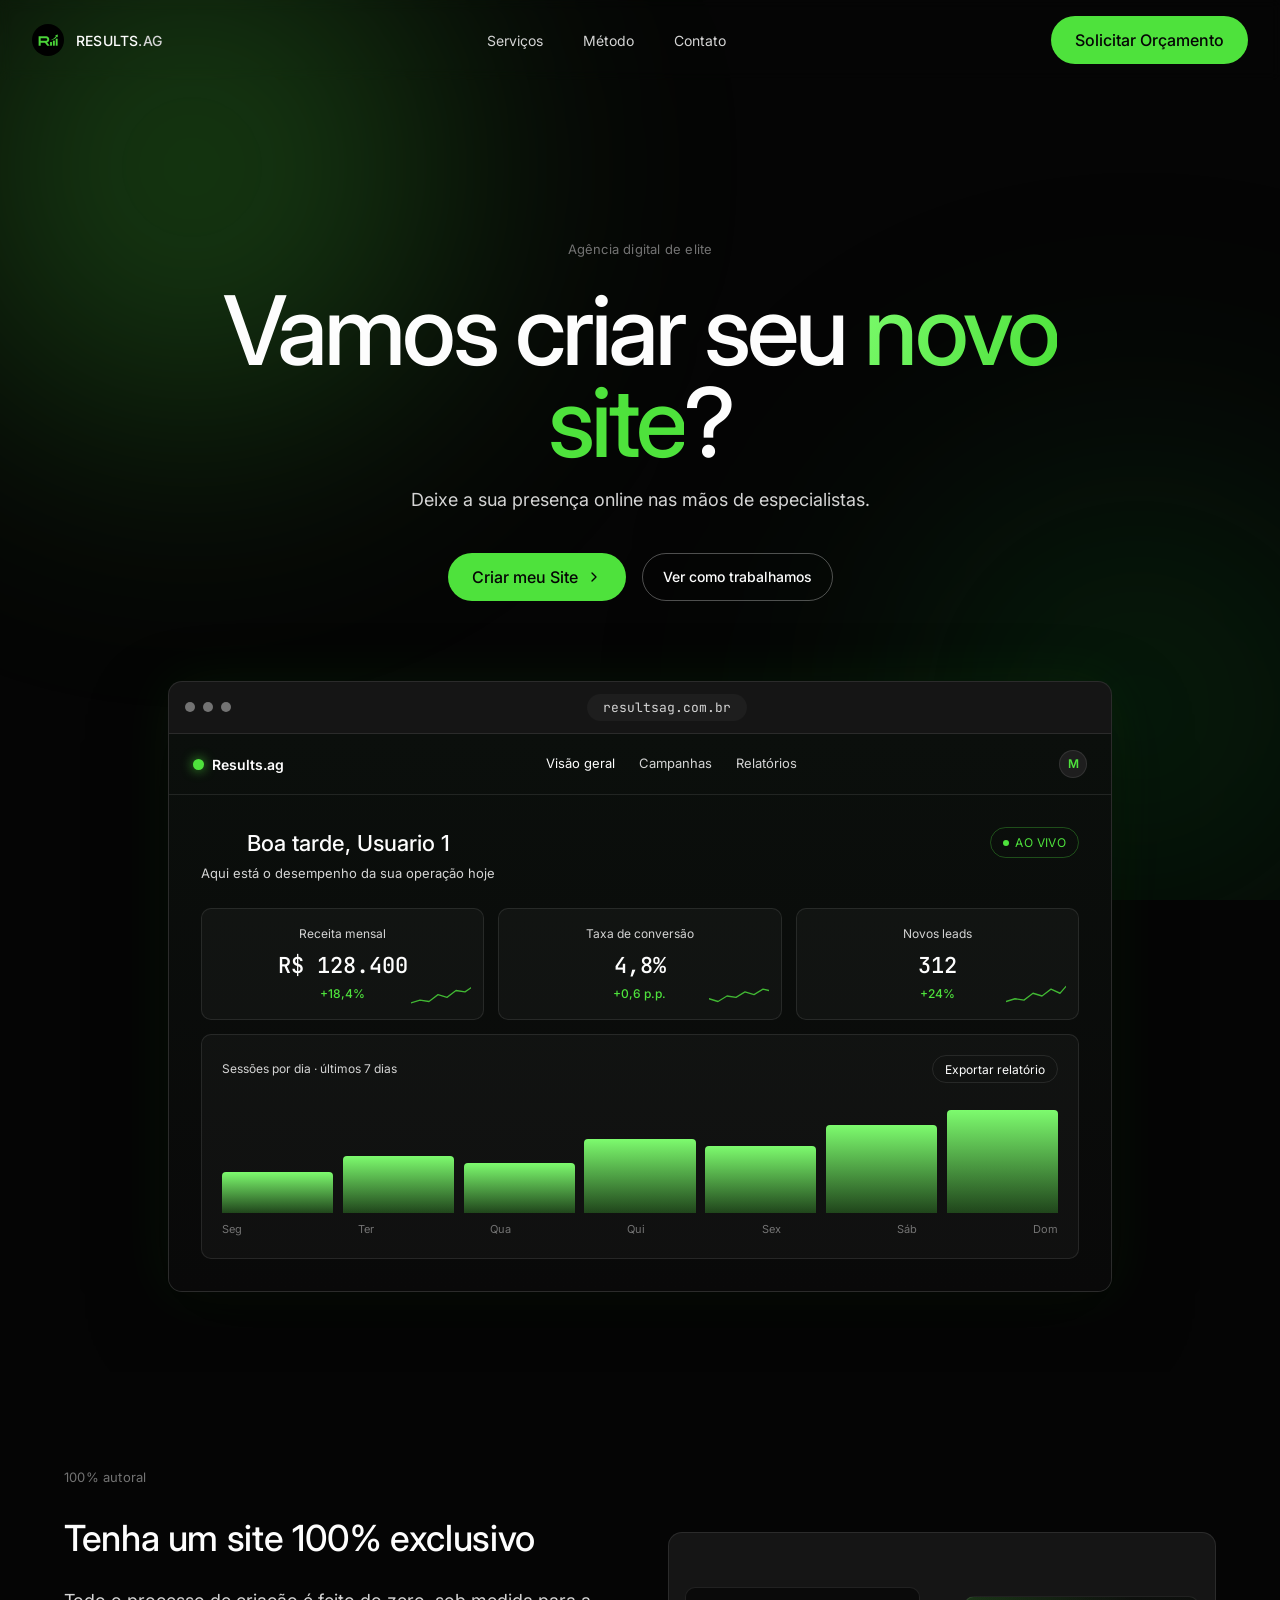
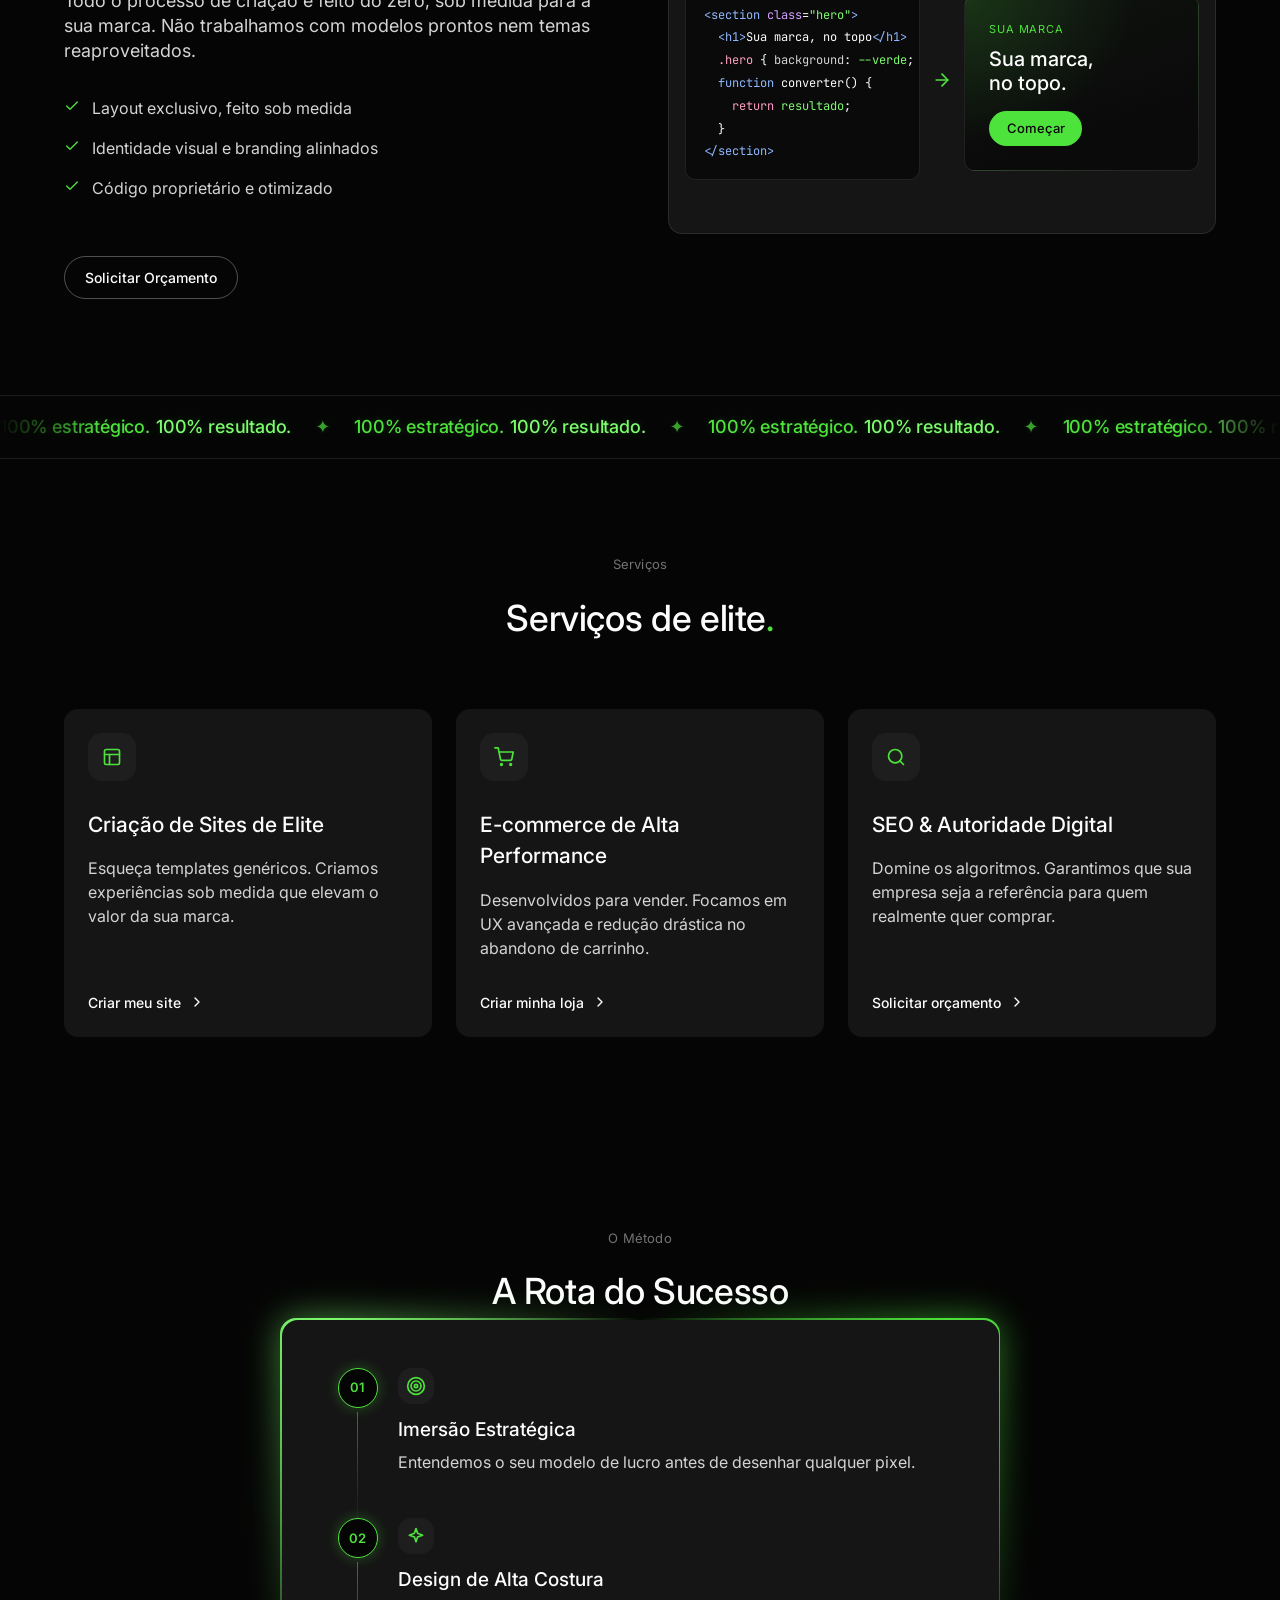
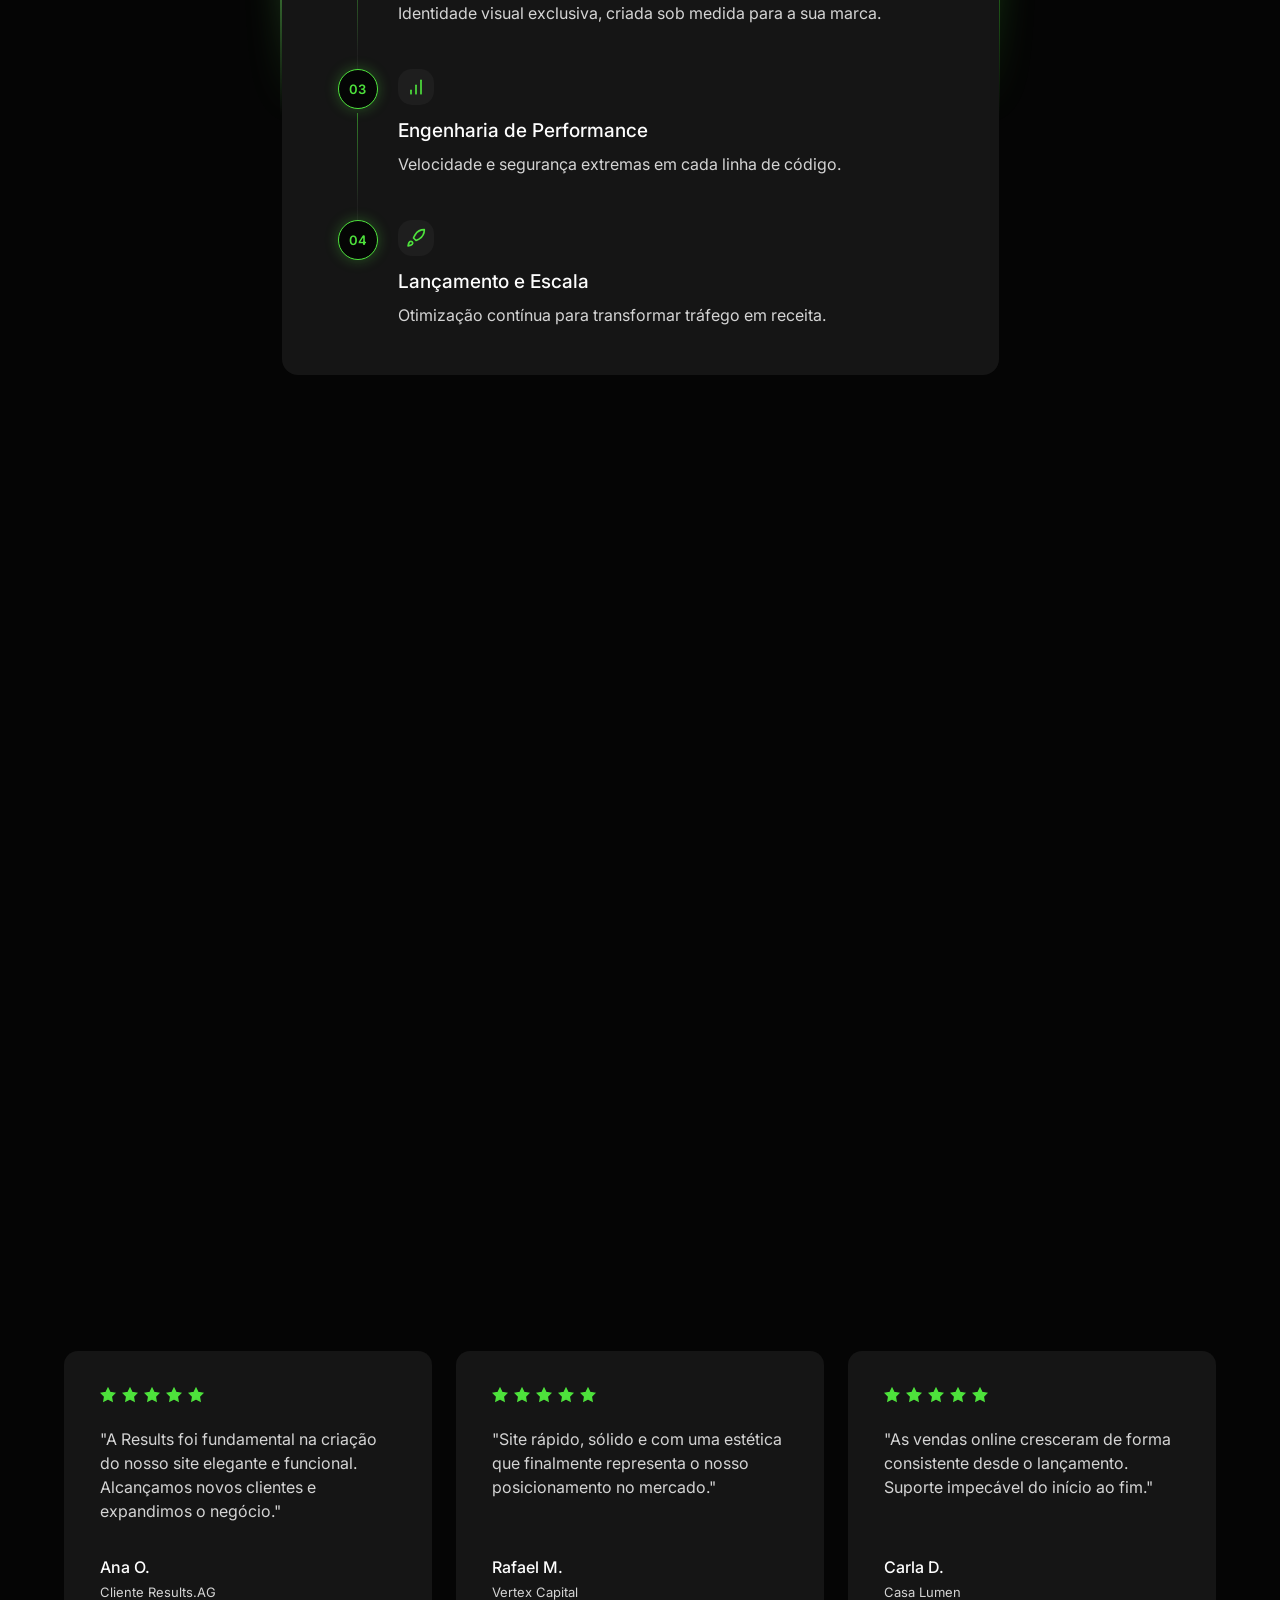
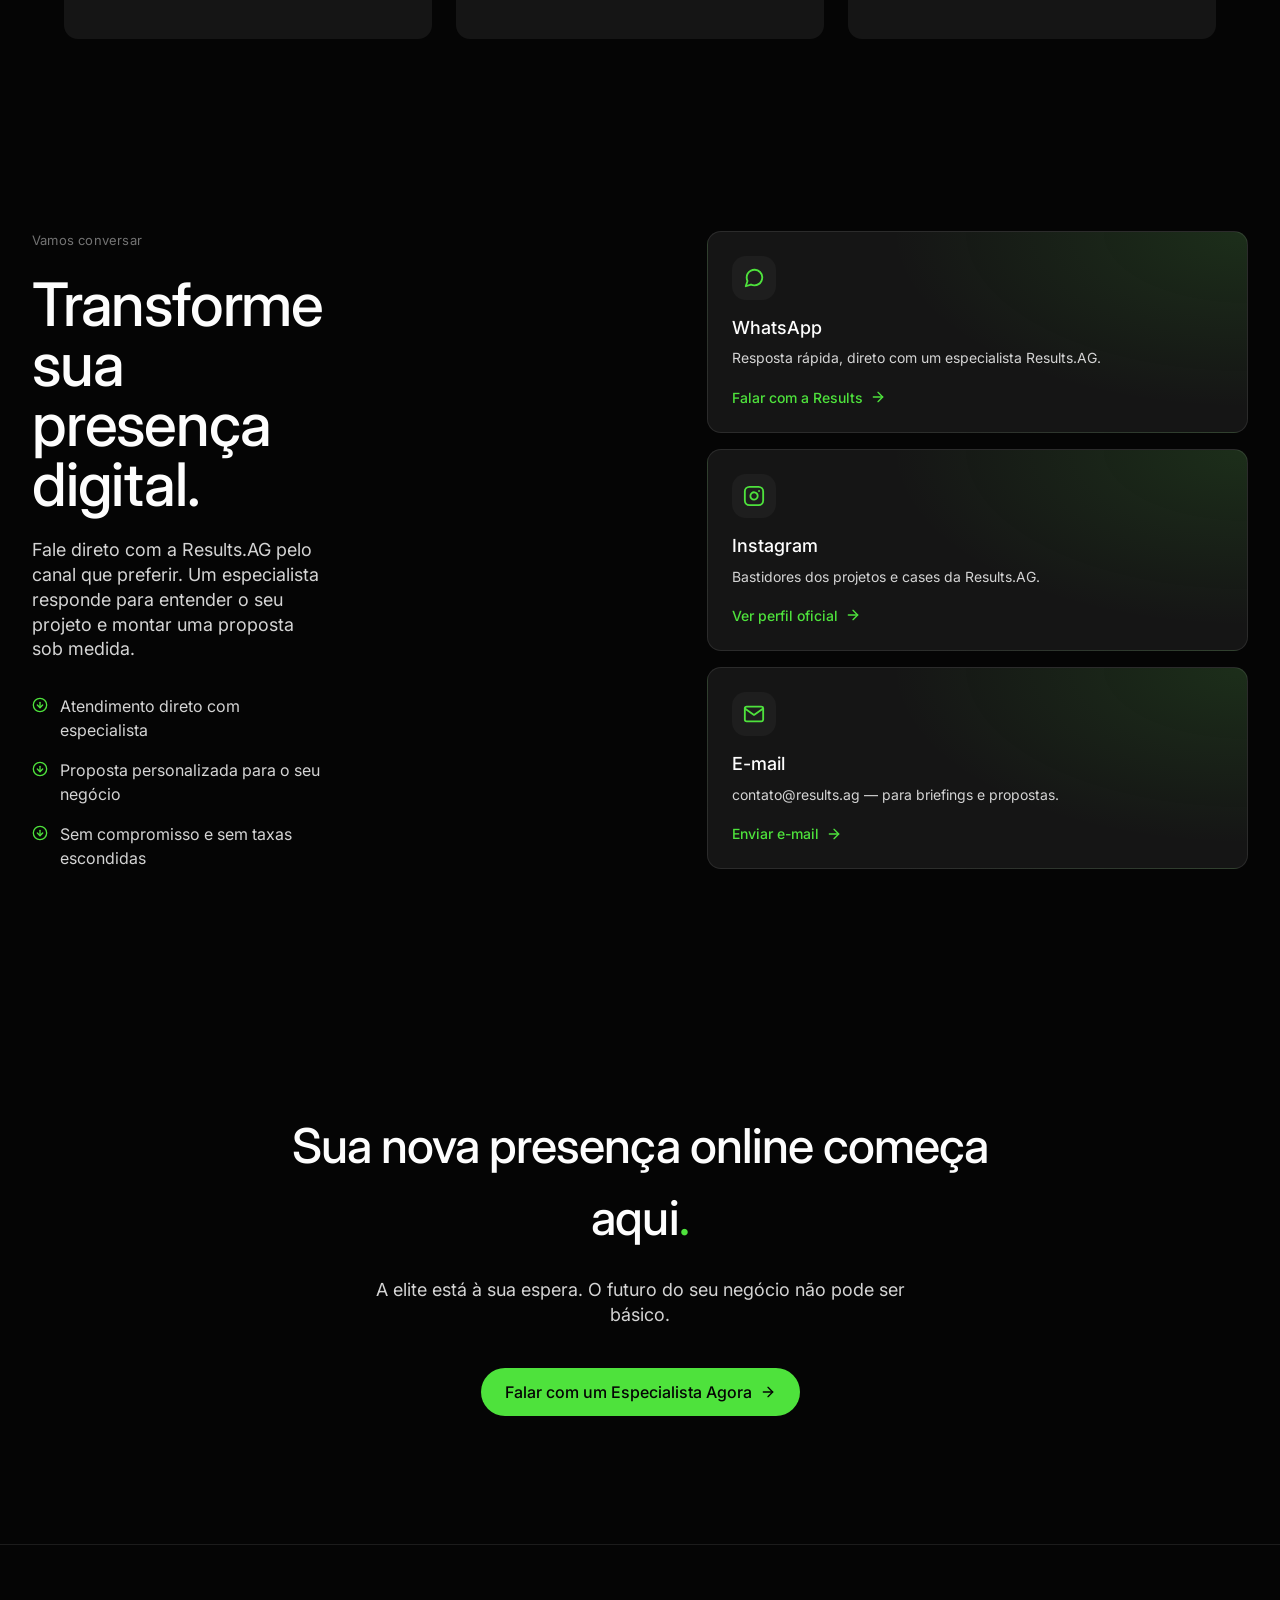
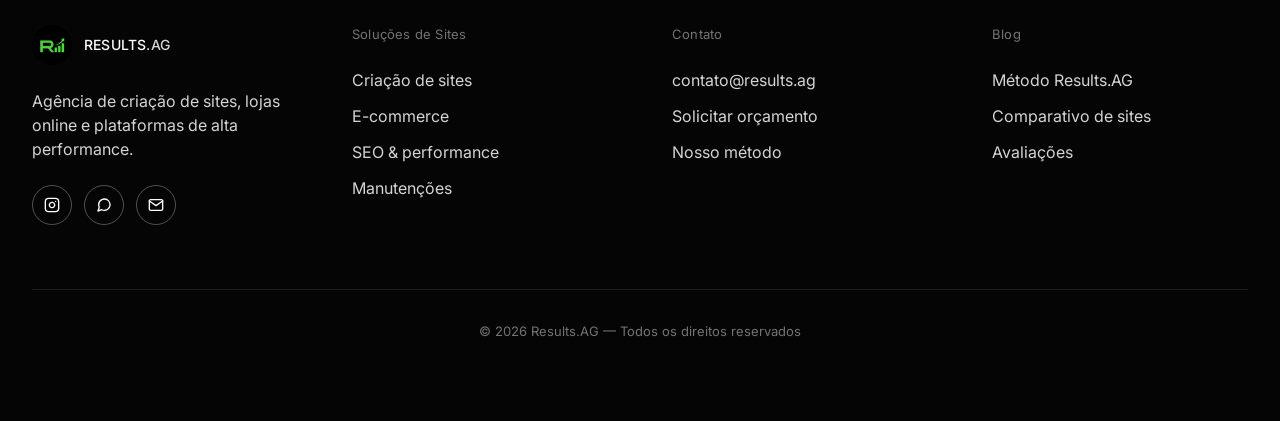
==== index.html @ 44dc3daa "site atualizado" ====
<!doctype html>
<html lang="pt-BR">
<head>
<meta charset="UTF-8" />
<meta name="viewport" content="width=device-width, initial-scale=1.0" />
<title>RESULTS.AG — Agência digital de elite e sites de alta performance</title>
<meta name="description" content="Criação de sites de elite, e-commerce de alta performance e SEO estratégico. Engenharia de performance e design autoral para marcas que não aceitam o comum." />
<meta property="og:title" content="RESULTS.AG — Agência digital de elite" />
<meta property="og:description" content="Transformamos presença digital em ativos de alto rendimento." />
<meta property="og:type" content="website" />
<meta name="twitter:card" content="summary_large_image" />
<link rel="icon" href="assets/favicon.png" type="image/png" />
<link rel="stylesheet" href="styles.css" />
</head>
<body>

<!-- ambient living background: transição contínua verde/preto -->
<div class="ambient-bg" aria-hidden="true">
  <div class="ambient-blob green"></div>
  <div class="ambient-blob dark"></div>
</div>

<!-- ============ NAV ============ -->
<header class="site-header">
  <div class="container-wide nav-row">
    <a href="#top" class="brand">
      <img src="assets/favicon.png" alt="Results.AG" class="logo-mark" />
      <span class="wordmark">RESULTS<span>.AG</span></span>
    </a>

    <nav class="nav-links">
      <a href="#servicos">Serviços</a>
      <a href="#metodo">Método</a>
      <a href="#contato">Contato</a>
    </nav>

    <div class="nav-actions">
      <a href="#contato" class="btn-cta nav-cta">Solicitar Orçamento</a>
      <button type="button" class="nav-toggle" id="navToggle" aria-label="Abrir menu">
        <svg id="iconMenu" width="16" height="16" viewBox="0 0 24 24" fill="none" stroke="currentColor" stroke-width="2" stroke-linecap="round" stroke-linejoin="round"><line x1="4" y1="12" x2="20" y2="12"/><line x1="4" y1="6" x2="20" y2="6"/><line x1="4" y1="18" x2="20" y2="18"/></svg>
        <svg id="iconClose" width="16" height="16" viewBox="0 0 24 24" fill="none" stroke="currentColor" stroke-width="2" stroke-linecap="round" stroke-linejoin="round" style="display:none"><line x1="18" y1="6" x2="6" y2="18"/><line x1="6" y1="6" x2="18" y2="18"/></svg>
      </button>
    </div>
  </div>

  <nav class="nav-mobile" id="navMobile">
    <a href="#servicos">Serviços</a>
    <a href="#metodo">Método</a>
    <a href="#contato">Contato</a>
    <a href="#contato" class="btn-outline-green">Solicitar Orçamento</a>
  </nav>
</header>

<main>

  <!-- ============ HERO ============ -->
  <section id="top" class="hero">
    <div class="hero-inner reveal">
      <p class="text-eyebrow">Agência digital de elite</p>
      <h1>Vamos criar seu <span class="accent">novo site</span>?</h1>
      <p class="hero-sub">Deixe a sua presença online nas mãos de especialistas.</p>
      <div class="hero-ctas">
        <a href="#contato" class="btn-cta">
          Criar meu Site
          <svg width="16" height="16" viewBox="0 0 24 24" fill="none" stroke="currentColor" stroke-width="2" stroke-linecap="round" stroke-linejoin="round"><polyline points="9 18 15 12 9 6"/></svg>
        </a>
        <a href="#metodo" class="btn-ghost">Ver como trabalhamos</a>
      </div>

      <!-- ===== "Site dentro do site": demonstração viva de um projeto real da Results.AG ===== -->
      <div class="hero-browser">
        <div class="browser-bar">
          <span class="browser-dot"></span>
          <span class="browser-dot"></span>
          <span class="browser-dot"></span>
          <span class="browser-url">resultsag.com.br</span>
        </div>

        <div class="demo-app" aria-label="Demonstração interativa: painel Results.ag, projeto criado pela Results">
          <div class="demo-app-header">
            <div class="demo-brand">
              <span class="demo-dot-mark"></span>
              <span>Results.ag</span>
            </div>
            <nav class="demo-nav">
              <a href="#" class="is-active" tabindex="-1">Visão geral</a>
              <a href="#" tabindex="-1">Campanhas</a>
              <a href="#" tabindex="-1">Relatórios</a>
            </nav>
            <div class="demo-avatar" aria-hidden="true">M</div>
          </div>

          <div class="demo-app-body">
            <div class="demo-toprow">
              <div>
                <p class="demo-greeting">Boa tarde, Usuario 1</p>
                <p class="demo-subgreeting">Aqui está o desempenho da sua operação hoje</p>
              </div>
              <span class="demo-live"><i></i> ao vivo</span>
            </div>

            <div class="demo-stats">
              <div class="demo-stat-card reveal">
                <p class="demo-stat-label">Receita mensal</p>
                <p class="demo-stat-value" data-count-to="128400" data-format="brl">R$ 0</p>
                <p class="demo-stat-delta up">+18,4%</p>
                <svg class="demo-spark" viewBox="0 0 100 32" preserveAspectRatio="none"><polyline points="0,26 15,22 30,24 45,14 60,18 75,8 90,10 100,4"/></svg>
              </div>
              <div class="demo-stat-card reveal">
                <p class="demo-stat-label">Taxa de conversão</p>
                <p class="demo-stat-value" data-count-to="4.8" data-format="pct">0%</p>
                <p class="demo-stat-delta up">+0,6 p.p.</p>
                <svg class="demo-spark" viewBox="0 0 100 32" preserveAspectRatio="none"><polyline points="0,20 15,24 30,16 45,18 60,10 75,14 90,6 100,8"/></svg>
              </div>
              <div class="demo-stat-card reveal">
                <p class="demo-stat-label">Novos leads</p>
                <p class="demo-stat-value" data-count-to="312" data-format="int">0</p>
                <p class="demo-stat-delta up">+24%</p>
                <svg class="demo-spark" viewBox="0 0 100 32" preserveAspectRatio="none"><polyline points="0,24 15,20 30,22 45,12 60,16 75,6 90,12 100,2"/></svg>
              </div>
            </div>

            <div class="demo-chart-card reveal">
              <div class="demo-chart-head">
                <p>Sessões por dia · últimos 7 dias</p>
                <button type="button" class="demo-export" tabindex="-1">Exportar relatório</button>
              </div>
              <div class="demo-bars" aria-hidden="true">
                <span style="--h:38%"></span>
                <span style="--h:52%"></span>
                <span style="--h:46%"></span>
                <span style="--h:68%"></span>
                <span style="--h:61%"></span>
                <span style="--h:80%"></span>
                <span style="--h:94%"></span>
              </div>
              <div class="demo-bars-labels">
                <span>Seg</span><span>Ter</span><span>Qua</span><span>Qui</span><span>Sex</span><span>Sáb</span><span>Dom</span>
              </div>
            </div>
          </div>
        </div>
      </div>
    </div>
  </section>

  <!-- Seção de provas/estatísticas removida a pedido do cliente -->

  <!-- ============ EXCLUSIVO ============ -->
  <section class="section-pad border-t hairline">
    <div class="container feature-grid">
      <div class="reveal">
        <p class="text-eyebrow">100% autoral</p>
        <h2>Tenha um site <span class="accent">100% exclusivo</span></h2>
        <p class="lede">Todo o processo de criação é feito do zero, sob medida para a sua marca. Não trabalhamos com modelos prontos nem temas reaproveitados.</p>
        <ul class="check-list">
          <li>
            <svg width="16" height="16" viewBox="0 0 24 24" fill="none" stroke="currentColor" stroke-width="2" stroke-linecap="round" stroke-linejoin="round"><polyline points="20 6 9 17 4 12"/></svg>
            Layout exclusivo, feito sob medida
          </li>
          <li>
            <svg width="16" height="16" viewBox="0 0 24 24" fill="none" stroke="currentColor" stroke-width="2" stroke-linecap="round" stroke-linejoin="round"><polyline points="20 6 9 17 4 12"/></svg>
            Identidade visual e branding alinhados
          </li>
          <li>
            <svg width="16" height="16" viewBox="0 0 24 24" fill="none" stroke="currentColor" stroke-width="2" stroke-linecap="round" stroke-linejoin="round"><polyline points="20 6 9 17 4 12"/></svg>
            Código proprietário e otimizado
          </li>
        </ul>
        <a href="#contato" class="btn-outline-green" style="margin-top:2.5rem;">Solicitar Orçamento</a>
      </div>

      <div class="reveal">
        <div class="feature-card">
          <div class="code-preview-panel" aria-hidden="true">
            <div class="code-preview-code">
              <p><span class="tk-tag">&lt;section</span> <span class="tk-attr">class</span>=<span class="tk-str">"hero"</span><span class="tk-tag">&gt;</span></p>
              <p>&nbsp;&nbsp;<span class="tk-tag">&lt;h1&gt;</span><span class="tk-plain">Sua marca, no topo</span><span class="tk-tag">&lt;/h1&gt;</span></p>
              <p>&nbsp;&nbsp;<span class="tk-key">.hero</span> { <span class="tk-prop">background</span>: <span class="tk-val">--verde</span>; }</p>
              <p>&nbsp;&nbsp;<span class="tk-fn">function</span> <span class="tk-plain">converter</span>() {</p>
              <p>&nbsp;&nbsp;&nbsp;&nbsp;<span class="tk-key">return</span> <span class="tk-val">resultado</span>;</p>
              <p>&nbsp;&nbsp;}</p>
              <p><span class="tk-tag">&lt;/section&gt;</span></p>
            </div>
            <div class="code-preview-arrow">
              <svg width="20" height="20" viewBox="0 0 24 24" fill="none" stroke="currentColor" stroke-width="2" stroke-linecap="round" stroke-linejoin="round"><line x1="5" y1="12" x2="19" y2="12"/><polyline points="12 5 19 12 12 19"/></svg>
            </div>
            <div class="code-preview-render">
              <span class="cp-eyebrow">sua marca</span>
              <span class="cp-title">Sua marca,<br/>no topo.</span>
              <span class="cp-btn">Começar</span>
            </div>
          </div>
        </div>
      </div>
    </div>
  </section>

  <!-- ============ FAIXA DE POSICIONAMENTO ============ -->
  <section class="statement-band">
    <div class="statement-track-wrap">
      <div class="statement-track">
        <span>100% estratégico.<em>100% resultado.</em></span>
        <span class="statement-sep" aria-hidden="true">✦</span>
        <span>100% estratégico.<em>100% resultado.</em></span>
        <span class="statement-sep" aria-hidden="true">✦</span>
        <span>100% estratégico.<em>100% resultado.</em></span>
        <span class="statement-sep" aria-hidden="true">✦</span>
        <span>100% estratégico.<em>100% resultado.</em></span>
        <span class="statement-sep" aria-hidden="true">✦</span>
      </div>
    </div>
  </section>
  <!-- Carrossel antigo removido a pedido do cliente -->

  <!-- ============ SERVIÇOS ============ -->
  <section id="servicos" class="section-pad border-y hairline">
    <div class="container" style="position:relative;">
      <div class="section-head reveal">
        <p class="text-eyebrow">Serviços</p>
        <h2>Serviços de elite<span class="accent">.</span></h2>
      </div>

      <div class="servicos-grid">
        <article class="card card-elite reveal">
          <span class="icon-badge">
            <svg width="20" height="20" viewBox="0 0 24 24" fill="none" stroke="currentColor" stroke-width="2" stroke-linecap="round" stroke-linejoin="round"><rect x="3" y="3" width="18" height="18" rx="2"/><line x1="3" y1="9" x2="21" y2="9"/><line x1="9" y1="21" x2="9" y2="9"/></svg>
          </span>
          <h3>Criação de Sites de Elite</h3>
          <p>Esqueça templates genéricos. Criamos experiências sob medida que elevam o valor da sua marca.</p>
          <a href="#contato" class="card-link">
            Criar meu site
            <svg width="16" height="16" viewBox="0 0 24 24" fill="none" stroke="currentColor" stroke-width="2" stroke-linecap="round" stroke-linejoin="round"><polyline points="9 18 15 12 9 6"/></svg>
          </a>
        </article>

        <article class="card card-elite reveal">
          <span class="icon-badge">
            <svg width="20" height="20" viewBox="0 0 24 24" fill="none" stroke="currentColor" stroke-width="2" stroke-linecap="round" stroke-linejoin="round"><circle cx="9" cy="21" r="1"/><circle cx="20" cy="21" r="1"/><path d="M1 1h4l2.68 13.39a2 2 0 0 0 2 1.61h9.72a2 2 0 0 0 2-1.61L23 6H6"/></svg>
          </span>
          <h3>E-commerce de Alta Performance</h3>
          <p>Desenvolvidos para vender. Focamos em UX avançada e redução drástica no abandono de carrinho.</p>
          <a href="#contato" class="card-link">
            Criar minha loja
            <svg width="16" height="16" viewBox="0 0 24 24" fill="none" stroke="currentColor" stroke-width="2" stroke-linecap="round" stroke-linejoin="round"><polyline points="9 18 15 12 9 6"/></svg>
          </a>
        </article>

        <article class="card card-elite reveal">
          <span class="icon-badge">
            <svg width="20" height="20" viewBox="0 0 24 24" fill="none" stroke="currentColor" stroke-width="2" stroke-linecap="round" stroke-linejoin="round"><circle cx="11" cy="11" r="8"/><line x1="21" y1="21" x2="16.65" y2="16.65"/></svg>
          </span>
          <h3>SEO & Autoridade Digital</h3>
          <p>Domine os algoritmos. Garantimos que sua empresa seja a referência para quem realmente quer comprar.</p>
          <a href="#contato" class="card-link">
            Solicitar orçamento
            <svg width="16" height="16" viewBox="0 0 24 24" fill="none" stroke="currentColor" stroke-width="2" stroke-linecap="round" stroke-linejoin="round"><polyline points="9 18 15 12 9 6"/></svg>
          </a>
        </article>
      </div>
    </div>
  </section>

  <!-- ============ MÉTODO ============ -->
  <section id="metodo" class="section-pad">
    <div class="container">
      <div class="section-head reveal">
        <p class="text-eyebrow">O Método</p>
        <h2>A Rota do Sucesso</h2>
      </div>

      <div class="metodo-box-wrap reveal">
        <div class="metodo-box-glow" aria-hidden="true"></div>
        <div class="metodo-box">
          <ol class="metodo-route">
            <li class="metodo-route-item">
              <div class="metodo-route-marker">
                <span class="metodo-n">01</span>
              </div>
              <div class="metodo-route-content">
                <div class="metodo-route-icon">
                  <svg width="20" height="20" viewBox="0 0 24 24" fill="none" stroke="currentColor" stroke-width="2" stroke-linecap="round" stroke-linejoin="round"><circle cx="12" cy="12" r="10"/><circle cx="12" cy="12" r="6"/><circle cx="12" cy="12" r="2"/></svg>
                </div>
                <h3>Imersão Estratégica</h3>
                <p>Entendemos o seu modelo de lucro antes de desenhar qualquer pixel.</p>
              </div>
            </li>

            <li class="metodo-route-item">
              <div class="metodo-route-marker">
                <span class="metodo-n">02</span>
              </div>
              <div class="metodo-route-content">
                <div class="metodo-route-icon">
                  <svg width="20" height="20" viewBox="0 0 24 24" fill="none" stroke="currentColor" stroke-width="2" stroke-linecap="round" stroke-linejoin="round"><path d="M12 3l1.9 5.8L20 11l-6.1 2.2L12 19l-1.9-5.8L4 11l6.1-2.2L12 3z"/></svg>
                </div>
                <h3>Design de Alta Costura</h3>
                <p>Identidade visual exclusiva, criada sob medida para a sua marca.</p>
              </div>
            </li>

            <li class="metodo-route-item">
              <div class="metodo-route-marker">
                <span class="metodo-n">03</span>
              </div>
              <div class="metodo-route-content">
                <div class="metodo-route-icon">
                  <svg width="20" height="20" viewBox="0 0 24 24" fill="none" stroke="currentColor" stroke-width="2" stroke-linecap="round" stroke-linejoin="round"><path d="M12 20V10"/><path d="M18 20V4"/><path d="M6 20v-4"/></svg>
                </div>
                <h3>Engenharia de Performance</h3>
                <p>Velocidade e segurança extremas em cada linha de código.</p>
              </div>
            </li>

            <li class="metodo-route-item">
              <div class="metodo-route-marker">
                <span class="metodo-n">04</span>
              </div>
              <div class="metodo-route-content">
                <div class="metodo-route-icon">
                  <svg width="20" height="20" viewBox="0 0 24 24" fill="none" stroke="currentColor" stroke-width="2" stroke-linecap="round" stroke-linejoin="round"><path d="M4.5 16.5c-1.5 1.26-2 5-2 5s3.74-.5 5-2c.71-.84.7-2.13-.09-2.91a2.18 2.18 0 0 0-2.91-.09z"/><path d="M12 15l-3-3a22 22 0 0 1 2-3.95A12.88 12.88 0 0 1 22 2c0 2.72-.78 7.5-6 11a22.35 22.35 0 0 1-4 2z"/></svg>
                </div>
                <h3>Lançamento e Escala</h3>
                <p>Otimização contínua para transformar tráfego em receita.</p>
              </div>
            </li>
          </ol>
        </div>
      </div>
    </div>
  </section>

  <!-- ============ COMPARATIVO ============ -->
  <section class="section-pad border-t hairline">
    <div class="container">
      <div class="section-head reveal">
        <p class="text-eyebrow">Comparativo</p>
        <h2>Conheça as <span class="accent">diferenças</span> entre sites</h2>
      </div>

      <div class="comparativo-grid">
        <div class="compare-card reveal">
          <p class="text-eyebrow">Site com modelo pré-definido</p>
          <ul>
            <li><svg width="16" height="16" viewBox="0 0 24 24" fill="none" stroke="currentColor" stroke-width="2" stroke-linecap="round" stroke-linejoin="round"><line x1="5" y1="12" x2="19" y2="12"/></svg>Visual limitado por template</li>
            <li><svg width="16" height="16" viewBox="0 0 24 24" fill="none" stroke="currentColor" stroke-width="2" stroke-linecap="round" stroke-linejoin="round"><line x1="5" y1="12" x2="19" y2="12"/></svg>Investimento alto para captar clientes</li>
            <li><svg width="16" height="16" viewBox="0 0 24 24" fill="none" stroke="currentColor" stroke-width="2" stroke-linecap="round" stroke-linejoin="round"><line x1="5" y1="12" x2="19" y2="12"/></svg>Experiência de navegação genérica</li>
            <li><svg width="16" height="16" viewBox="0 0 24 24" fill="none" stroke="currentColor" stroke-width="2" stroke-linecap="round" stroke-linejoin="round"><line x1="5" y1="12" x2="19" y2="12"/></svg>Nenhuma identidade visual própria</li>
          </ul>
        </div>
        <div class="compare-card good card-elite reveal">
          <p class="text-eyebrow accent">Site sob medida Results.AG</p>
          <ul>
            <li><svg width="16" height="16" viewBox="0 0 24 24" fill="none" stroke="currentColor" stroke-width="2" stroke-linecap="round" stroke-linejoin="round"><polyline points="20 6 9 17 4 12"/></svg>Design autoral 100% exclusivo</li>
            <li><svg width="16" height="16" viewBox="0 0 24 24" fill="none" stroke="currentColor" stroke-width="2" stroke-linecap="round" stroke-linejoin="round"><polyline points="20 6 9 17 4 12"/></svg>Estrutura pensada para converter</li>
            <li><svg width="16" height="16" viewBox="0 0 24 24" fill="none" stroke="currentColor" stroke-width="2" stroke-linecap="round" stroke-linejoin="round"><polyline points="20 6 9 17 4 12"/></svg>Navegação fluida e performance extrema</li>
            <li><svg width="16" height="16" viewBox="0 0 24 24" fill="none" stroke="currentColor" stroke-width="2" stroke-linecap="round" stroke-linejoin="round"><polyline points="20 6 9 17 4 12"/></svg>Identidade visual e branding completos</li>
          </ul>
        </div>
      </div>
    </div>
  </section>

  <!-- ============ DEPOIMENTOS ============ -->
  <section class="section-pad border-t hairline">
    <div class="container">
      <div class="section-head reveal">
        <p class="text-eyebrow">Avaliações</p>
        <h2>Clientes que alcançaram resultados</h2>
      </div>

      <div class="depoimentos-grid">
        <figure class="testimonial card-elite reveal">
          <div class="stars">
            <svg width="16" height="16" viewBox="0 0 24 24" fill="currentColor" stroke="currentColor" stroke-width="2"><polygon points="12 2 15.09 8.26 22 9.27 17 14.14 18.18 21.02 12 17.77 5.82 21.02 7 14.14 2 9.27 8.91 8.26 12 2"/></svg>
            <svg width="16" height="16" viewBox="0 0 24 24" fill="currentColor" stroke="currentColor" stroke-width="2"><polygon points="12 2 15.09 8.26 22 9.27 17 14.14 18.18 21.02 12 17.77 5.82 21.02 7 14.14 2 9.27 8.91 8.26 12 2"/></svg>
            <svg width="16" height="16" viewBox="0 0 24 24" fill="currentColor" stroke="currentColor" stroke-width="2"><polygon points="12 2 15.09 8.26 22 9.27 17 14.14 18.18 21.02 12 17.77 5.82 21.02 7 14.14 2 9.27 8.91 8.26 12 2"/></svg>
            <svg width="16" height="16" viewBox="0 0 24 24" fill="currentColor" stroke="currentColor" stroke-width="2"><polygon points="12 2 15.09 8.26 22 9.27 17 14.14 18.18 21.02 12 17.77 5.82 21.02 7 14.14 2 9.27 8.91 8.26 12 2"/></svg>
            <svg width="16" height="16" viewBox="0 0 24 24" fill="currentColor" stroke="currentColor" stroke-width="2"><polygon points="12 2 15.09 8.26 22 9.27 17 14.14 18.18 21.02 12 17.77 5.82 21.02 7 14.14 2 9.27 8.91 8.26 12 2"/></svg>
          </div>
          <blockquote>"A Results foi fundamental na criação do nosso site elegante e funcional. Alcançamos novos clientes e expandimos o negócio."</blockquote>
          <figcaption>
            <p class="name">Ana O.</p>
            <p class="role">Cliente Results.AG</p>
          </figcaption>
        </figure>

        <figure class="testimonial card-elite reveal">
          <div class="stars">
            <svg width="16" height="16" viewBox="0 0 24 24" fill="currentColor" stroke="currentColor" stroke-width="2"><polygon points="12 2 15.09 8.26 22 9.27 17 14.14 18.18 21.02 12 17.77 5.82 21.02 7 14.14 2 9.27 8.91 8.26 12 2"/></svg>
            <svg width="16" height="16" viewBox="0 0 24 24" fill="currentColor" stroke="currentColor" stroke-width="2"><polygon points="12 2 15.09 8.26 22 9.27 17 14.14 18.18 21.02 12 17.77 5.82 21.02 7 14.14 2 9.27 8.91 8.26 12 2"/></svg>
            <svg width="16" height="16" viewBox="0 0 24 24" fill="currentColor" stroke="currentColor" stroke-width="2"><polygon points="12 2 15.09 8.26 22 9.27 17 14.14 18.18 21.02 12 17.77 5.82 21.02 7 14.14 2 9.27 8.91 8.26 12 2"/></svg>
            <svg width="16" height="16" viewBox="0 0 24 24" fill="currentColor" stroke="currentColor" stroke-width="2"><polygon points="12 2 15.09 8.26 22 9.27 17 14.14 18.18 21.02 12 17.77 5.82 21.02 7 14.14 2 9.27 8.91 8.26 12 2"/></svg>
            <svg width="16" height="16" viewBox="0 0 24 24" fill="currentColor" stroke="currentColor" stroke-width="2"><polygon points="12 2 15.09 8.26 22 9.27 17 14.14 18.18 21.02 12 17.77 5.82 21.02 7 14.14 2 9.27 8.91 8.26 12 2"/></svg>
          </div>
          <blockquote>"Site rápido, sólido e com uma estética que finalmente representa o nosso posicionamento no mercado."</blockquote>
          <figcaption>
            <p class="name">Rafael M.</p>
            <p class="role">Vertex Capital</p>
          </figcaption>
        </figure>

        <figure class="testimonial card-elite reveal">
          <div class="stars">
            <svg width="16" height="16" viewBox="0 0 24 24" fill="currentColor" stroke="currentColor" stroke-width="2"><polygon points="12 2 15.09 8.26 22 9.27 17 14.14 18.18 21.02 12 17.77 5.82 21.02 7 14.14 2 9.27 8.91 8.26 12 2"/></svg>
            <svg width="16" height="16" viewBox="0 0 24 24" fill="currentColor" stroke="currentColor" stroke-width="2"><polygon points="12 2 15.09 8.26 22 9.27 17 14.14 18.18 21.02 12 17.77 5.82 21.02 7 14.14 2 9.27 8.91 8.26 12 2"/></svg>
            <svg width="16" height="16" viewBox="0 0 24 24" fill="currentColor" stroke="currentColor" stroke-width="2"><polygon points="12 2 15.09 8.26 22 9.27 17 14.14 18.18 21.02 12 17.77 5.82 21.02 7 14.14 2 9.27 8.91 8.26 12 2"/></svg>
            <svg width="16" height="16" viewBox="0 0 24 24" fill="currentColor" stroke="currentColor" stroke-width="2"><polygon points="12 2 15.09 8.26 22 9.27 17 14.14 18.18 21.02 12 17.77 5.82 21.02 7 14.14 2 9.27 8.91 8.26 12 2"/></svg>
            <svg width="16" height="16" viewBox="0 0 24 24" fill="currentColor" stroke="currentColor" stroke-width="2"><polygon points="12 2 15.09 8.26 22 9.27 17 14.14 18.18 21.02 12 17.77 5.82 21.02 7 14.14 2 9.27 8.91 8.26 12 2"/></svg>
          </div>
          <blockquote>"As vendas online cresceram de forma consistente desde o lançamento. Suporte impecável do início ao fim."</blockquote>
          <figcaption>
            <p class="name">Carla D.</p>
            <p class="role">Casa Lumen</p>
          </figcaption>
        </figure>
      </div>
    </div>
  </section>

  <!-- ============ CONTATO ============ -->
  <section id="contato" style="padding:6rem 0;">
    <div class="container-wide contato-grid">
      <div class="reveal">
        <p class="text-eyebrow">Vamos conversar</p>
        <h2>Transforme sua presença digital.</h2>
        <p class="lede">Fale direto com a Results.AG pelo canal que preferir. Um especialista responde para entender o seu projeto e montar uma proposta sob medida.</p>
        <ul class="check-list">
          <li>
            <svg width="16" height="16" viewBox="0 0 24 24" fill="none" stroke="currentColor" stroke-width="2" stroke-linecap="round" stroke-linejoin="round"><circle cx="12" cy="12" r="10"/><polyline points="16 12 12 16 8 12"/><line x1="12" y1="8" x2="12" y2="16"/></svg>
            Atendimento direto com especialista
          </li>
          <li>
            <svg width="16" height="16" viewBox="0 0 24 24" fill="none" stroke="currentColor" stroke-width="2" stroke-linecap="round" stroke-linejoin="round"><circle cx="12" cy="12" r="10"/><polyline points="16 12 12 16 8 12"/><line x1="12" y1="8" x2="12" y2="16"/></svg>
            Proposta personalizada para o seu negócio
          </li>
          <li>
            <svg width="16" height="16" viewBox="0 0 24 24" fill="none" stroke="currentColor" stroke-width="2" stroke-linecap="round" stroke-linejoin="round"><circle cx="12" cy="12" r="10"/><polyline points="16 12 12 16 8 12"/><line x1="12" y1="8" x2="12" y2="16"/></svg>
            Sem compromisso e sem taxas escondidas
          </li>
        </ul>
      </div>

      <div class="reveal contato-channels-col">
        <div class="contato-channels">
          <a class="channel-card" href="https://wa.me/5581999999999?text=Ol%C3%A1!%20Quero%20criar%20meu%20site%20com%20a%20Results.AG" target="_blank" rel="noopener">
            <span class="channel-icon">
              <svg width="22" height="22" viewBox="0 0 24 24" fill="none" stroke="currentColor" stroke-width="2" stroke-linecap="round" stroke-linejoin="round"><path d="M21 11.5a8.38 8.38 0 0 1-.9 3.8 8.5 8.5 0 0 1-7.6 4.7 8.38 8.38 0 0 1-3.8-.9L3 21l1.9-5.7a8.38 8.38 0 0 1-.9-3.8 8.5 8.5 0 0 1 4.7-7.6 8.38 8.38 0 0 1 3.8-.9h.5a8.48 8.48 0 0 1 8 8v.5z"/></svg>
            </span>
            <span class="channel-name">WhatsApp</span>
            <span class="channel-desc">Resposta rápida, direto com um especialista Results.AG.</span>
            <span class="channel-cta">Falar com a Results
              <svg width="16" height="16" viewBox="0 0 24 24" fill="none" stroke="currentColor" stroke-width="2" stroke-linecap="round" stroke-linejoin="round"><line x1="5" y1="12" x2="19" y2="12"/><polyline points="12 5 19 12 12 19"/></svg>
            </span>
          </a>

          <a class="channel-card" href="https://instagram.com/results.ag" target="_blank" rel="noopener">
            <span class="channel-icon">
              <svg width="22" height="22" viewBox="0 0 24 24" fill="none" stroke="currentColor" stroke-width="2" stroke-linecap="round" stroke-linejoin="round"><rect x="2" y="2" width="20" height="20" rx="5"/><path d="M16 11.37A4 4 0 1 1 12.63 8 4 4 0 0 1 16 11.37z"/><line x1="17.5" y1="6.5" x2="17.51" y2="6.5"/></svg>
            </span>
            <span class="channel-name">Instagram</span>
            <span class="channel-desc">Bastidores dos projetos e cases da Results.AG.</span>
            <span class="channel-cta">Ver perfil oficial
              <svg width="16" height="16" viewBox="0 0 24 24" fill="none" stroke="currentColor" stroke-width="2" stroke-linecap="round" stroke-linejoin="round"><line x1="5" y1="12" x2="19" y2="12"/><polyline points="12 5 19 12 12 19"/></svg>
            </span>
          </a>

          <a class="channel-card" href="mailto:contato@results.ag">
            <span class="channel-icon">
              <svg width="22" height="22" viewBox="0 0 24 24" fill="none" stroke="currentColor" stroke-width="2" stroke-linecap="round" stroke-linejoin="round"><path d="M22 6l-10 7L2 6"/><rect x="2" y="4" width="20" height="16" rx="2"/></svg>
            </span>
            <span class="channel-name">E-mail</span>
            <span class="channel-desc">contato@results.ag — para briefings e propostas.</span>
            <span class="channel-cta">Enviar e-mail
              <svg width="16" height="16" viewBox="0 0 24 24" fill="none" stroke="currentColor" stroke-width="2" stroke-linecap="round" stroke-linejoin="round"><line x1="5" y1="12" x2="19" y2="12"/><polyline points="12 5 19 12 12 19"/></svg>
            </span>
          </a>
        </div>
      </div>
    </div>
  </section>

  <!-- ============ CTA FINAL ============ -->
  <section class="cta-final">
    <div class="cta-final-inner reveal">
      <h2>Sua nova presença online começa aqui<span class="accent">.</span></h2>
      <p>A elite está à sua espera. O futuro do seu negócio não pode ser básico.</p>
      <a href="#contato" class="btn-cta">
        Falar com um Especialista Agora
        <svg width="16" height="16" viewBox="0 0 24 24" fill="none" stroke="currentColor" stroke-width="2" stroke-linecap="round" stroke-linejoin="round"><line x1="5" y1="12" x2="19" y2="12"/><polyline points="12 5 19 12 12 19"/></svg>
      </a>
    </div>
  </section>

</main>

<!-- ============ FOOTER ============ -->
<footer>
  <div class="container-wide">
    <div class="footer-grid">
      <div class="footer-brand">
        <div class="brand">
          <img src="assets/favicon.png" alt="Results.AG" class="logo-mark" />
          <span class="wordmark">RESULTS<span>.AG</span></span>
        </div>
        <p>Agência de criação de sites, lojas online e plataformas de alta performance.</p>
        <div class="footer-social">
          <a href="https://instagram.com/results.ag" target="_blank" rel="noopener" aria-label="Instagram">
            <svg width="16" height="16" viewBox="0 0 24 24" fill="none" stroke="currentColor" stroke-width="2" stroke-linecap="round" stroke-linejoin="round"><rect x="2" y="2" width="20" height="20" rx="5"/><path d="M16 11.37A4 4 0 1 1 12.63 8 4 4 0 0 1 16 11.37z"/><line x1="17.5" y1="6.5" x2="17.51" y2="6.5"/></svg>
          </a>
          <a href="https://wa.me/5581999999999" target="_blank" rel="noopener" aria-label="WhatsApp">
            <svg width="16" height="16" viewBox="0 0 24 24" fill="none" stroke="currentColor" stroke-width="2" stroke-linecap="round" stroke-linejoin="round"><path d="M21 11.5a8.38 8.38 0 0 1-.9 3.8 8.5 8.5 0 0 1-7.6 4.7 8.38 8.38 0 0 1-3.8-.9L3 21l1.9-5.7a8.38 8.38 0 0 1-.9-3.8 8.5 8.5 0 0 1 4.7-7.6 8.38 8.38 0 0 1 3.8-.9h.5a8.48 8.48 0 0 1 8 8v.5z"/></svg>
          </a>
          <a href="mailto:contato@results.ag" aria-label="E-mail">
            <svg width="16" height="16" viewBox="0 0 24 24" fill="none" stroke="currentColor" stroke-width="2" stroke-linecap="round" stroke-linejoin="round"><path d="M22 6l-10 7L2 6"/><rect x="2" y="4" width="20" height="16" rx="2"/></svg>
          </a>
        </div>
      </div>

      <nav class="footer-col">
        <p class="text-eyebrow">Soluções de Sites</p>
        <ul>
          <li><a href="#servicos">Criação de sites</a></li>
          <li><a href="#servicos">E-commerce</a></li>
          <li><a href="#servicos">SEO & performance</a></li>
          <li><a href="#servicos">Manutenções</a></li>
        </ul>
      </nav>

      <nav class="footer-col">
        <p class="text-eyebrow">Contato</p>
        <ul>
          <li><a href="mailto:contato@results.ag">contato@results.ag</a></li>
          <li><a href="#contato">Solicitar orçamento</a></li>
          <li><a href="#metodo">Nosso método</a></li>
        </ul>
      </nav>

      <nav class="footer-col">
        <p class="text-eyebrow">Blog</p>
        <ul>
          <li><a href="#metodo">Método Results.AG</a></li>
          <li><a href="#servicos">Comparativo de sites</a></li>
          <li><a href="#contato">Avaliações</a></li>
        </ul>
      </nav>
    </div>

    <p class="footer-bottom" id="footerYear">© 2026 Results.AG — Todos os direitos reservados</p>
  </div>
</footer>

<script src="script.js"></script>
</body>
</html>
---- styles.css ----
@import url('https://fonts.googleapis.com/css2?family=Inter:wght@400;500;600&family=JetBrains+Mono:wght@400;500&display=swap');

:root {
  /* ---- brand tokens ---- */
  --color-brand-green: #4ee23c;
  --color-brand-green-soft: #7dfb6e;
  --color-obsidian: #050505;
  --color-charcoal: #151515;
  --color-graphite: #1e1e1e;
  --color-paper: #fdfdfd;
  --color-silver: #e5e5e5;
  --color-pearl: #d4d4d4;
  --color-slate: #2f2f2f;
  --color-ash: #a3a3a3;
  --color-stone: #737373;

  --font-savee: 'Inter', ui-sans-serif, system-ui, -apple-system, "Segoe UI", Roboto, sans-serif;
  --font-mono: 'JetBrains Mono', ui-monospace, SFMono-Regular, Menlo, Consolas, monospace;

  --radius-xl: 14px;
  --radius-full: 9999px;

  --page-max-width: 1200px;
  --section-gap: 64px;
  --card-padding: 24px;
  --element-gap: 12px;

  /* legacy aliases used throughout this file */
  --background: var(--color-obsidian);
  --foreground: var(--color-paper);
  --card: var(--color-charcoal);
  --card-hover: var(--color-graphite);
  --primary: var(--color-brand-green);
  --primary-foreground: var(--color-obsidian);
  --secondary: var(--color-graphite);
  --muted-foreground: var(--color-pearl);
  --muted-foreground-60: var(--color-ash);
  --muted-foreground-70: var(--color-stone);
  --destructive: #ff5a5a;
  --border: var(--color-slate);
  --hairline: rgba(229, 229, 229, 0.1);
  --font-display: var(--font-savee);
  --font-body: var(--font-savee);
}

* {
  box-sizing: border-box;
  border-color: var(--border);
}

html {
  scroll-behavior: smooth;
}

body {
  position: relative;
  margin: 0;
  background-color: var(--background);
  color: var(--foreground);
  font-family: var(--font-body);
  -webkit-font-smoothing: antialiased;
  line-height: 1.5;
  overflow-x: hidden;
}

img {
  max-width: 100%;
  display: block;
}

a {
  color: inherit;
  text-decoration: none;
}

h1, h2, h3, h4 {
  font-family: var(--font-display);
  font-weight: 500;
  margin: 0;
}

p, ul {
  margin: 0;
}

ul {
  padding: 0;
  list-style: none;
}

button {
  font-family: inherit;
  cursor: pointer;
  border: none;
  background: none;
}

.container {
  max-width: var(--page-max-width);
  margin: 0 auto;
  padding: 0 1.5rem;
}

.container-wide {
  max-width: 1360px;
  margin: 0 auto;
  padding: 0 1.5rem;
}

@media (min-width: 1024px) {
  .container-wide { padding: 0 2rem; }
}

/* ---------- ambient living background (verde <-> preto) ---------- */

.ambient-bg {
  position: fixed;
  inset: 0;
  z-index: 0;
  overflow: hidden;
  pointer-events: none;
}
.ambient-blob {
  position: absolute;
  border-radius: 50%;
  filter: blur(110px);
  will-change: transform, opacity;
}
.ambient-blob.green {
  width: 62vw;
  height: 62vw;
  left: -16vw;
  top: -18vw;
  background: radial-gradient(circle, rgba(78, 226, 60, 0.32), rgba(78, 226, 60, 0) 70%);
  animation: driftGreen 28s ease-in-out infinite;
}
.ambient-blob.dark {
  width: 58vw;
  height: 58vw;
  right: -18vw;
  bottom: -14vw;
  background: radial-gradient(circle, rgba(10, 60, 20, 0.55), rgba(5, 5, 5, 0) 70%);
  animation: driftDark 34s ease-in-out infinite;
}
@keyframes driftGreen {
  0%, 100% { transform: translate(0, 0) scale(1); opacity: 0.55; }
  50% { transform: translate(6vw, 8vh) scale(1.18); opacity: 0.85; }
}
@keyframes driftDark {
  0%, 100% { transform: translate(0, 0) scale(1); opacity: 0.5; }
  50% { transform: translate(-5vw, -6vh) scale(1.12); opacity: 0.8; }
}

header, main, footer { position: relative; z-index: 1; }

/* ---------- shared utilities ---------- */

.text-eyebrow {
  font-size: 13px;
  letter-spacing: 0.015em;
  color: var(--muted-foreground-70);
}

.btn-cta {
  display: inline-flex;
  align-items: center;
  gap: 0.5rem;
  border-radius: var(--radius-full);
  padding: 12px 24px;
  font-size: 16px;
  font-weight: 500;
  color: var(--primary-foreground);
  background: var(--primary);
  box-shadow: 0 0 0 rgba(78, 226, 60, 0);
  transition: opacity 0.2s ease, box-shadow 0.3s ease, transform 0.2s ease;
}
.btn-cta:hover {
  opacity: 0.94;
  box-shadow: 0 0 28px rgba(78, 226, 60, 0.45);
  transform: translateY(-1px);
}

.btn-ghost {
  display: inline-flex;
  align-items: center;
  gap: 0.5rem;
  border-radius: var(--radius-full);
  border: 1px solid rgba(253, 253, 253, 0.3);
  padding: 10px 20px;
  font-size: 14px;
  font-weight: 500;
  color: var(--foreground);
  transition: border-color 0.2s ease, background-color 0.2s ease;
}
.btn-ghost:hover { border-color: var(--foreground); background: rgba(255,255,255,0.04); }

.btn-outline-green {
  display: inline-flex;
  align-items: center;
  gap: 0.5rem;
  border-radius: var(--radius-full);
  border: 1px solid rgba(253, 253, 253, 0.3);
  padding: 10px 20px;
  font-size: 14px;
  font-weight: 500;
  color: var(--foreground);
  background: transparent;
  transition: border-color 0.2s ease, box-shadow 0.3s ease;
}
.btn-outline-green:hover {
  border-color: var(--primary);
  box-shadow: 0 0 20px rgba(78, 226, 60, 0.3);
}

.hairline { border-color: var(--hairline); }
.border-y { border-top: none; border-bottom: none; }
.border-t { border-top: none; }

.card-elite {
  transition: background-color 0.3s ease, transform 0.3s ease, box-shadow 0.3s ease;
}
.card-elite:hover {
  background: var(--card-hover);
  transform: translateY(-4px);
  box-shadow: 0 16px 40px rgba(0, 0, 0, 0.35);
}

/* reveal-on-scroll */
.reveal {
  transition: transform 0.7s ease-out, opacity 0.7s ease-out;
  transform: translateY(24px);
  opacity: 0;
}
.reveal.is-shown {
  transform: translateY(0);
  opacity: 1;
}

/* ---------- nav ---------- */

.site-header {
  position: fixed;
  top: 0; left: 0; right: 0;
  z-index: 50;
  background: transparent;
  backdrop-filter: blur(6px);
}

.nav-row {
  height: 5rem;
  display: flex;
  align-items: center;
  justify-content: space-between;
}

.brand {
  display: flex;
  align-items: center;
  gap: 0.75rem;
  color: var(--foreground);
}

.logo-mark {
  height: 2rem;
  width: 2rem;
  border-radius: var(--radius-full);
  object-fit: cover;
}

.wordmark {
  font-family: var(--font-display);
  font-size: 14px;
  font-weight: 500;
  letter-spacing: 0.015em;
  color: var(--foreground);
}
.wordmark span { color: var(--muted-foreground); }

.nav-links {
  display: none;
  align-items: center;
  gap: 2.5rem;
}
.nav-links a {
  position: relative;
  font-size: 14px;
  font-weight: 400;
  color: var(--muted-foreground);
  transition: color 0.2s ease;
}
.nav-links a::after {
  content: "";
  position: absolute;
  left: 0; right: 100%;
  bottom: -6px;
  height: 1px;
  background: var(--primary);
  transition: right 0.25s ease;
}
.nav-links a:hover { color: var(--foreground); }
.nav-links a:hover::after { right: 0; }

.nav-actions {
  display: flex;
  align-items: center;
  gap: 0.75rem;
}

.nav-cta { display: none; }

.nav-toggle {
  display: flex;
  align-items: center;
  justify-content: center;
  height: 2.5rem;
  width: 2.5rem;
  border-radius: var(--radius-full);
  border: 1px solid rgba(253, 253, 253, 0.3);
  color: var(--foreground);
}

.nav-mobile {
  display: none;
  background: rgba(5, 5, 5, 0.92);
  backdrop-filter: blur(10px);
  border-top: 1px solid var(--hairline);
  padding: 0 1.5rem 1.5rem;
}
.nav-mobile.open { display: block; }
.nav-mobile a {
  display: block;
  border-bottom: 1px solid var(--hairline);
  padding: 1rem 0;
  font-size: 14px;
  color: var(--muted-foreground);
}
.nav-mobile .btn-outline-green {
  margin-top: 1.5rem;
  width: 100%;
  justify-content: center;
}

@media (min-width: 640px) {
  .nav-cta { display: inline-flex; }
}
@media (min-width: 1024px) {
  .nav-links { display: flex; }
  .nav-toggle { display: none; }
  .nav-mobile { display: none !important; }
}

/* ---------- hero ---------- */

.hero {
  position: relative;
  overflow: hidden;
  padding: 12rem 0 5rem;
}
@media (min-width: 1024px) {
  .hero { padding: 15rem 0 5rem; }
}

.hero-inner {
  position: relative;
  max-width: 62rem;
  margin: 0 auto;
  padding: 0 1.5rem;
  text-align: center;
}

.hero h1 {
  margin-top: 24px;
  font-size: 44px;
  line-height: 1;
  font-weight: 500;
  letter-spacing: -0.02em;
  color: var(--foreground);
}
.hero h1 .accent {
  background: linear-gradient(120deg, var(--color-brand-green-soft), var(--color-brand-green) 60%);
  -webkit-background-clip: text;
  background-clip: text;
  color: transparent;
}

@media (min-width: 640px) {
  .hero h1 { font-size: 72px; letter-spacing: -0.03em; }
}
@media (min-width: 1024px) {
  .hero h1 { font-size: 96px; line-height: 0.96; letter-spacing: -0.04em; }
}

.hero-sub {
  max-width: 34rem;
  margin: 20px auto 0;
  font-size: 16px;
  line-height: 1.5;
  color: var(--muted-foreground);
}
@media (min-width: 640px) { .hero-sub { font-size: 18px; line-height: 1.38; } }

.hero-ctas {
  margin-top: 40px;
  display: flex;
  flex-wrap: wrap;
  justify-content: center;
  gap: 1rem;
}

.hero-browser {
  margin: 80px auto 0;
  max-width: 60rem;
  overflow: hidden;
  border-radius: var(--radius-xl);
  background: var(--card);
  border: 1px solid var(--hairline);
  box-shadow: 0 30px 80px rgba(0, 0, 0, 0.45), 0 0 60px rgba(78, 226, 60, 0.08);
}

.browser-bar {
  display: flex;
  align-items: center;
  gap: 0.5rem;
  border-bottom: 1px solid var(--hairline);
  padding: 0.75rem 1rem;
}
.browser-dot {
  height: 0.625rem; width: 0.625rem;
  border-radius: var(--radius-full);
  background: var(--color-stone);
}
.browser-url {
  margin: 0 auto;
  border-radius: var(--radius-full);
  background: var(--color-graphite);
  padding: 0.25rem 1rem;
  font-size: 13px;
  font-family: var(--font-mono);
  color: var(--muted-foreground);
}

/* ---------- "site dentro do site": demo-app ---------- */

.demo-app {
  background: linear-gradient(180deg, #0b0f0c 0%, #090909 100%);
  padding: 0;
}

.demo-app-header {
  display: flex;
  align-items: center;
  justify-content: space-between;
  gap: 1rem;
  padding: 1rem 1.5rem;
  border-bottom: 1px solid var(--hairline);
}
.demo-brand {
  display: flex;
  align-items: center;
  gap: 0.5rem;
  font-size: 14px;
  font-weight: 600;
  color: var(--foreground);
}
.demo-dot-mark {
  height: 0.7rem;
  width: 0.7rem;
  border-radius: 50%;
  background: var(--primary);
  box-shadow: 0 0 12px rgba(78, 226, 60, 0.8);
}
.demo-nav {
  display: none;
  gap: 1.5rem;
  font-size: 13px;
  color: var(--muted-foreground);
}
.demo-nav a.is-active { color: var(--foreground); }
@media (min-width: 640px) { .demo-nav { display: flex; } }
.demo-avatar {
  height: 1.75rem;
  width: 1.75rem;
  border-radius: 50%;
  background: var(--color-graphite);
  display: flex;
  align-items: center;
  justify-content: center;
  font-size: 12px;
  font-weight: 600;
  color: var(--primary);
  border: 1px solid var(--hairline);
}

.demo-app-body {
  padding: 1.5rem;
}
@media (min-width: 640px) { .demo-app-body { padding: 2rem; } }

.demo-toprow {
  display: flex;
  align-items: flex-start;
  justify-content: space-between;
  gap: 1rem;
  flex-wrap: wrap;
}
.demo-greeting {
  font-size: 18px;
  font-weight: 500;
  color: var(--foreground);
}
@media (min-width: 640px) { .demo-greeting { font-size: 22px; } }
.demo-subgreeting {
  margin-top: 0.25rem;
  font-size: 13px;
  color: var(--muted-foreground);
}
.demo-live {
  display: inline-flex;
  align-items: center;
  gap: 0.4rem;
  font-size: 12px;
  letter-spacing: 0.03em;
  text-transform: uppercase;
  color: var(--primary);
  border: 1px solid rgba(78, 226, 60, 0.3);
  border-radius: var(--radius-full);
  padding: 0.35rem 0.75rem;
  white-space: nowrap;
}
.demo-live i {
  display: inline-block;
  height: 6px; width: 6px;
  border-radius: 50%;
  background: var(--primary);
  animation: pulseLive 1.6s ease-in-out infinite;
}
@keyframes pulseLive {
  0%, 100% { opacity: 1; box-shadow: 0 0 0 rgba(78,226,60,0.6); }
  50% { opacity: 0.4; box-shadow: 0 0 8px rgba(78,226,60,0.8); }
}

.demo-stats {
  margin-top: 1.5rem;
  display: grid;
  gap: 0.875rem;
  grid-template-columns: 1fr;
}
@media (min-width: 640px) { .demo-stats { grid-template-columns: repeat(3, 1fr); } }

.demo-stat-card {
  position: relative;
  overflow: hidden;
  border-radius: 10px;
  background: rgba(255, 255, 255, 0.03);
  border: 1px solid var(--hairline);
  padding: 1rem;
  transition: transform 0.25s ease, border-color 0.25s ease;
}
.demo-stat-card:hover {
  transform: translateY(-3px);
  border-color: rgba(78, 226, 60, 0.35);
}
.demo-stat-label {
  font-size: 12px;
  color: var(--muted-foreground);
}
.demo-stat-value {
  margin-top: 0.4rem;
  font-family: var(--font-mono);
  font-size: 22px;
  font-weight: 500;
  color: var(--foreground);
}
.demo-stat-delta {
  margin-top: 0.2rem;
  font-size: 12px;
  font-weight: 500;
}
.demo-stat-delta.up { color: var(--primary); }
.demo-spark {
  position: absolute;
  right: 0.75rem;
  bottom: 0.75rem;
  width: 60px;
  height: 22px;
  opacity: 0.8;
}
.demo-spark polyline {
  fill: none;
  stroke: var(--primary);
  stroke-width: 2;
  stroke-linecap: round;
  stroke-linejoin: round;
}

.demo-chart-card {
  margin-top: 0.875rem;
  border-radius: 10px;
  background: rgba(255, 255, 255, 0.03);
  border: 1px solid var(--hairline);
  padding: 1.25rem;
}
.demo-chart-head {
  display: flex;
  align-items: center;
  justify-content: space-between;
  gap: 0.75rem;
  flex-wrap: wrap;
  font-size: 12px;
  color: var(--muted-foreground);
}
.demo-export {
  font-size: 12px;
  color: var(--foreground);
  border: 1px solid var(--hairline);
  border-radius: var(--radius-full);
  padding: 0.35rem 0.75rem;
  transition: border-color 0.2s ease;
}
.demo-export:hover { border-color: var(--primary); }
.demo-bars {
  margin-top: 1.25rem;
  display: flex;
  align-items: flex-end;
  gap: 0.6rem;
  height: 110px;
}
.demo-bars span {
  flex: 1;
  height: 6%;
  border-radius: 4px 4px 0 0;
  background: linear-gradient(180deg, var(--color-brand-green-soft), rgba(78, 226, 60, 0.25));
  transition: height 1s cubic-bezier(.2,.8,.2,1);
}
.demo-chart-card.is-shown .demo-bars span { height: var(--h); }
.demo-bars-labels {
  margin-top: 0.5rem;
  display: flex;
  justify-content: space-between;
  font-size: 11px;
  color: var(--muted-foreground-70);
}

/* ---------- provas (stats) ---------- */

.provas {
  padding: var(--section-gap) 0;
}
.provas-grid {
  display: grid;
  gap: 2.5rem;
  max-width: 72rem;
  margin: 0 auto;
}
@media (min-width: 640px) { .provas-grid { grid-template-columns: repeat(2, 1fr); } }
@media (min-width: 1024px) { .provas-grid { grid-template-columns: repeat(4, 1fr); } }

.provas-v {
  font-family: var(--font-display);
  font-size: 36px;
  font-weight: 500;
  letter-spacing: -0.01em;
  color: var(--foreground);
}
@media (min-width: 640px) { .provas-v { font-size: 60px; letter-spacing: -0.02em; } }
.provas-l {
  margin-top: 0.75rem;
  font-size: 16px;
  line-height: 1.5;
  color: var(--muted-foreground);
}

/* ---------- generic section ---------- */

section { position: relative; }

.section-pad {
  padding: 80px 0;
}
@media (min-width: 1024px) { .section-pad { padding: 96px 0; } }

.section-head { text-align: center; }
.section-head h2 {
  margin-top: 16px;
  font-size: 30px;
  letter-spacing: -0.01em;
}
@media (min-width: 640px) { .section-head h2 { font-size: 36px; letter-spacing: -0.01em; } }
.section-head h2 .accent {
  background: linear-gradient(120deg, var(--color-brand-green-soft), var(--color-brand-green) 60%);
  -webkit-background-clip: text;
  background-clip: text;
  color: transparent;
}
.section-head p.lede {
  max-width: 36rem;
  margin: 16px auto 0;
  font-size: 16px;
  line-height: 1.5;
  color: var(--muted-foreground);
}
@media (min-width: 640px) { .section-head p.lede { font-size: 18px; line-height: 1.38; } }

/* ---------- services ---------- */

.servicos-grid {
  margin-top: 64px;
  display: grid;
  gap: 1.5rem;
}
@media (min-width: 1024px) { .servicos-grid { grid-template-columns: repeat(3, 1fr); } }

.card {
  height: 100%;
  display: flex;
  flex-direction: column;
  border-radius: var(--radius-xl);
  background: var(--card);
  padding: var(--card-padding);
}

.icon-badge {
  display: flex;
  align-items: center;
  justify-content: center;
  height: 3rem;
  width: 3rem;
  border-radius: var(--radius-xl);
  background: var(--color-graphite);
  color: var(--primary);
}

.card h3 {
  margin-top: 1.75rem;
  font-size: 21px;
  font-weight: 500;
}

.card p {
  margin-top: 1rem;
  flex: 1;
  font-size: 16px;
  line-height: 1.5;
  color: var(--muted-foreground);
}

.card-link {
  margin-top: 2rem;
  display: inline-flex;
  align-items: center;
  gap: 0.5rem;
  font-size: 14px;
  font-weight: 500;
  color: var(--foreground);
}
.card-link svg { transition: transform 0.2s ease; }
.card:hover .card-link svg { transform: translateX(4px); }

.check-list {
  margin-top: 2rem;
}
.check-list li {
  display: flex;
  align-items: flex-start;
  gap: 0.75rem;
  font-size: 16px;
  color: var(--muted-foreground);
  padding-bottom: 1rem;
}
.check-list svg { margin-top: 0.15rem; flex-shrink: 0; color: var(--primary); }

/* ---------- two-column feature (exclusivo) ---------- */

.feature-grid {
  display: grid;
  align-items: center;
  gap: 3.5rem;
}
@media (min-width: 1024px) { .feature-grid { grid-template-columns: repeat(2, 1fr); } }

.feature-grid h2 {
  margin-top: 24px;
  font-size: 30px;
  letter-spacing: -0.01em;
}
@media (min-width: 640px) { .feature-grid h2 { font-size: 36px; letter-spacing: -0.01em; } }
.feature-grid > div > p.lede {
  margin-top: 24px;
  font-size: 16px;
  line-height: 1.5;
  color: var(--muted-foreground);
}
@media (min-width: 640px) { .feature-grid > div > p.lede { font-size: 18px; line-height: 1.38; } }

.feature-card {
  overflow: hidden;
  border-radius: var(--radius-xl);
  background: var(--card);
  border: 1px solid var(--hairline);
}

/* ---------- code preview panel (substitui mockup genérico) ---------- */

.code-preview-panel {
  display: grid;
  grid-template-columns: 1fr auto 1fr;
  align-items: center;
  gap: 0.75rem;
  padding: 1.5rem 1rem;
  min-height: 300px;
}
@media (max-width: 639px) {
  .code-preview-panel { grid-template-columns: 1fr; grid-template-rows: auto auto auto; justify-items: center; }
  .code-preview-arrow { transform: rotate(90deg); }
}

.code-preview-code {
  font-family: var(--font-mono);
  font-size: 12px;
  line-height: 1.9;
  background: #0a0a0a;
  border: 1px solid var(--hairline);
  border-radius: 10px;
  padding: 1rem 1.1rem;
  white-space: nowrap;
  overflow: hidden;
}
.tk-tag { color: #8fb8ff; }
.tk-attr { color: #d4a3ff; }
.tk-str { color: var(--color-brand-green-soft); }
.tk-key { color: #ff9ec1; }
.tk-prop { color: var(--muted-foreground); }
.tk-val { color: var(--color-brand-green-soft); }
.tk-fn { color: #8fb8ff; }
.tk-plain { color: var(--foreground); }

.code-preview-arrow {
  color: var(--primary);
  animation: arrowPulse 2.4s ease-in-out infinite;
}
@keyframes arrowPulse {
  0%, 100% { transform: translateX(0); opacity: 0.7; }
  50% { transform: translateX(4px); opacity: 1; }
}

.code-preview-render {
  position: relative;
  overflow: hidden;
  display: flex;
  flex-direction: column;
  align-items: flex-start;
  gap: 0.6rem;
  width: 100%;
  border-radius: 10px;
  border: 1px solid var(--hairline);
  padding: 1.5rem;
  background:
    radial-gradient(120% 140% at 0% 0%, rgba(78, 226, 60, 0.16), transparent 60%),
    linear-gradient(160deg, #101410, #0a0a0a 70%);
}
.cp-eyebrow {
  font-size: 11px;
  letter-spacing: 0.08em;
  text-transform: uppercase;
  color: var(--primary);
}
.cp-title {
  font-size: 20px;
  font-weight: 500;
  line-height: 1.2;
  color: var(--foreground);
}
.cp-btn {
  margin-top: 0.4rem;
  display: inline-flex;
  border-radius: var(--radius-full);
  background: var(--primary);
  color: var(--primary-foreground);
  font-size: 13px;
  font-weight: 500;
  padding: 0.5rem 1.1rem;
}

/* ---------- statement bands (faixas animadas de posicionamento) ---------- */

.statement-band {
  padding: 1.1rem 0;
  overflow: hidden;
  background: var(--background);
  border-top: 1px solid var(--hairline);
  border-bottom: 1px solid var(--hairline);
}
.statement-track-wrap {
  overflow: hidden;
  mask-image: linear-gradient(to right, transparent, black 8%, black 92%, transparent);
  -webkit-mask-image: linear-gradient(to right, transparent, black 8%, black 92%, transparent);
}
.statement-track {
  display: flex;
  width: max-content;
  align-items: center;
  gap: 1.5rem;
  animation: marquee 22s linear infinite;
}
.statement-track span {
  font-family: var(--font-display);
  font-size: 14px;
  font-weight: 500;
  letter-spacing: -0.01em;
  white-space: nowrap;
  color: var(--color-brand-green);
  text-shadow: 0 0 10px rgba(78, 226, 60, 0.25);
}
@media (min-width: 640px) { .statement-track span { font-size: 18px; } }
.statement-track span em {
  font-style: normal;
  margin-left: 0.5ch;
  color: var(--color-brand-green-soft);
  text-shadow: 0 0 10px rgba(78, 226, 60, 0.25);
}
.statement-sep {
  color: var(--color-brand-green);
  font-size: 11px;
  opacity: 0.7;
}

/* ---------- Rota do Sucesso — box centralizado ---------- */

.metodo-box-wrap {
  position: relative;
  max-width: 720px;
  margin: 0 auto;
  border-radius: calc(var(--radius-xl) + 2px);
  padding: 1.5px;
  isolation: isolate;
}

.metodo-box-glow {
  position: absolute;
  inset: 0;
  border-radius: inherit;
  padding: 1.5px;
  background: conic-gradient(
    from 0deg,
    transparent 0%,
    var(--color-brand-green) 12%,
    transparent 28%,
    transparent 72%,
    var(--color-brand-green-soft) 88%,
    transparent 100%
  );
  animation: metodo-rotate 6s linear infinite;
  filter: blur(0.5px);
}

.metodo-box-glow::after {
  content: "";
  position: absolute;
  inset: 0;
  border-radius: inherit;
  background: conic-gradient(
    from 0deg,
    transparent 0%,
    var(--color-brand-green) 12%,
    transparent 28%,
    transparent 72%,
    var(--color-brand-green-soft) 88%,
    transparent 100%
  );
  animation: metodo-rotate 6s linear infinite;
  filter: blur(18px);
  opacity: 0.55;
}

@keyframes metodo-rotate {
  to { transform: rotate(360deg); }
}

.metodo-box {
  position: relative;
  z-index: 1;
  background: var(--card);
  border-radius: inherit;
  padding: 2.5rem 2rem;
}

@media (min-width: 640px) {
  .metodo-box { padding: 3rem 3.5rem; }
}

.metodo-route {
  list-style: none;
  margin: 0;
  padding: 0;
}

.metodo-route-item {
  position: relative;
  display: flex;
  gap: 1.25rem;
  padding-bottom: 2.25rem;
}

.metodo-route-item:last-child {
  padding-bottom: 0;
}

.metodo-route-item:not(:last-child)::before {
  content: "";
  position: absolute;
  left: 19px;
  top: 40px;
  bottom: 0;
  width: 1px;
  background: linear-gradient(180deg, var(--color-brand-green), var(--hairline) 85%);
  opacity: 0.5;
}

.metodo-route-marker {
  position: relative;
  z-index: 1;
  flex-shrink: 0;
  display: flex;
  align-items: center;
  justify-content: center;
  width: 40px;
  height: 40px;
  border-radius: 50%;
  background: var(--background);
  border: 1px solid var(--color-brand-green);
  box-shadow: 0 0 14px rgba(78, 226, 60, 0.3);
}

.metodo-route-marker .metodo-n {
  font-family: var(--font-display);
  font-size: 13px;
  font-weight: 600;
  color: var(--color-brand-green);
}

.metodo-route-icon {
  display: flex;
  align-items: center;
  justify-content: center;
  width: 2.25rem;
  height: 2.25rem;
  border-radius: var(--radius-xl);
  background: var(--card-hover);
  color: var(--color-brand-green);
  margin-bottom: 0.75rem;
}

.metodo-route-content h3 {
  font-size: 19px;
  margin: 0 0 0.4rem;
}

.metodo-route-content p {
  color: var(--muted-foreground);
  margin: 0;
}

@media (min-width: 640px) {
  .metodo-route-item { padding-bottom: 2.75rem; }
  .metodo-route-item:not(:last-child)::before { top: 44px; }
}


@keyframes marquee {
  from { transform: translateX(0); }
  to { transform: translateX(-50%); }
}

/* ---------- comparativo ---------- */

.comparativo-grid {
  margin-top: 64px;
  display: grid;
  gap: 1.5rem;
}
@media (min-width: 1024px) { .comparativo-grid { grid-template-columns: repeat(2, 1fr); } }

.compare-card {
  height: 100%;
  border-radius: var(--radius-xl);
  background: var(--card);
  padding: 2.25rem;
}
.compare-card.good {
  background: var(--color-graphite);
  box-shadow: inset 0 0 0 1px rgba(78, 226, 60, 0.2);
}
.compare-card ul { margin-top: 2rem; }
.compare-card li {
  display: flex;
  align-items: flex-start;
  gap: 0.75rem;
  font-size: 16px;
  padding-bottom: 1rem;
  color: var(--muted-foreground);
}
.compare-card.good li { color: var(--foreground); }
.compare-card li svg { margin-top: 0.15rem; flex-shrink: 0; }
.compare-card:not(.good) li svg { color: var(--color-stone); }
.compare-card.good li svg { color: var(--primary); }
.compare-card .text-eyebrow.accent { color: var(--primary); }

/* ---------- testimonials ---------- */

.depoimentos-grid {
  margin-top: 64px;
  display: grid;
  gap: 1.5rem;
}
@media (min-width: 1024px) { .depoimentos-grid { grid-template-columns: repeat(3, 1fr); } }

.testimonial {
  height: 100%;
  display: flex;
  flex-direction: column;
  border-radius: var(--radius-xl);
  background: var(--card);
  padding: 2.25rem;
  margin: 0;
}
.stars { display: flex; gap: 0.375rem; color: var(--primary); }
.testimonial blockquote {
  margin: 1.5rem 0 0;
  flex: 1;
  font-size: 16px;
  line-height: 1.5;
  color: var(--muted-foreground);
}
.testimonial figcaption { margin-top: 2rem; }
.testimonial .name { font-size: 16px; font-weight: 500; }
.testimonial .role { margin-top: 0.25rem; font-size: 13px; color: var(--muted-foreground); }

/* ---------- contato ---------- */

.contato-grid {
  display: grid;
  align-items: start;
  gap: 3rem;
}
@media (min-width: 1024px) {
  .contato-grid { grid-template-columns: repeat(12, 1fr); }
  .contato-channels-col { grid-column: 6 / span 7; }
}

.contato-grid h2 {
  margin-top: 24px;
  max-width: 34rem;
  font-size: 36px;
  font-weight: 500;
  line-height: 1.13;
  letter-spacing: -0.01em;
}
@media (min-width: 640px) { .contato-grid h2 { font-size: 60px; line-height: 1; letter-spacing: -0.02em; } }

.contato-grid > div:first-child > p.lede {
  margin-top: 24px;
  max-width: 30rem;
  font-size: 16px;
  line-height: 1.5;
  color: var(--muted-foreground);
}
@media (min-width: 640px) { .contato-grid > div:first-child > p.lede { font-size: 18px; line-height: 1.38; } }

.contato-channels {
  display: grid;
  gap: 1rem;
}
@media (min-width: 640px) { .contato-channels { grid-template-columns: repeat(3, 1fr); } }
@media (min-width: 1024px) { .contato-channels { grid-template-columns: 1fr; } }

.channel-card {
  position: relative;
  overflow: hidden;
  display: flex;
  flex-direction: column;
  align-items: flex-start;
  gap: 0.4rem;
  border-radius: var(--radius-xl);
  border: 1px solid var(--hairline);
  background:
    radial-gradient(120% 160% at 100% 0%, rgba(78, 226, 60, 0.12), transparent 55%),
    var(--card);
  padding: 1.5rem;
  transition: transform 0.25s ease, border-color 0.25s ease, box-shadow 0.35s ease;
}
.channel-card::before {
  content: "";
  position: absolute;
  inset: -1px;
  border-radius: inherit;
  padding: 1px;
  background: linear-gradient(120deg, rgba(78,226,60,0.5), transparent 40%);
  -webkit-mask: linear-gradient(#000 0 0) content-box, linear-gradient(#000 0 0);
  -webkit-mask-composite: xor;
  mask-composite: exclude;
  opacity: 0;
  transition: opacity 0.3s ease;
}
.channel-card:hover {
  transform: translateY(-4px);
  border-color: rgba(78, 226, 60, 0.4);
  box-shadow: 0 20px 50px rgba(0, 0, 0, 0.4), 0 0 30px rgba(78, 226, 60, 0.15);
}
.channel-card:hover::before { opacity: 1; }

.channel-icon {
  display: flex;
  align-items: center;
  justify-content: center;
  height: 2.75rem;
  width: 2.75rem;
  border-radius: var(--radius-xl);
  background: var(--color-graphite);
  color: var(--primary);
}
.channel-name {
  margin-top: 0.5rem;
  font-size: 18px;
  font-weight: 500;
  color: var(--foreground);
}
.channel-desc {
  font-size: 14px;
  line-height: 1.5;
  color: var(--muted-foreground);
}
.channel-cta {
  margin-top: 0.75rem;
  display: inline-flex;
  align-items: center;
  gap: 0.4rem;
  font-size: 14px;
  font-weight: 500;
  color: var(--primary);
}
.channel-cta svg { transition: transform 0.2s ease; }
.channel-card:hover .channel-cta svg { transform: translateX(4px); }

/* ---------- CTA final ---------- */

.cta-final {
  padding: 128px 0;
  text-align: center;
  overflow: hidden;
}
.cta-final-inner { position: relative; max-width: 48rem; margin: 0 auto; }
.cta-final h2 {
  font-size: 30px;
  letter-spacing: -0.01em;
}
@media (min-width: 640px) { .cta-final h2 { font-size: 48px; letter-spacing: -0.02em; } }
.cta-final h2 .accent { color: var(--primary); }
.cta-final p {
  max-width: 34rem;
  margin: 24px auto 0;
  font-size: 16px;
  color: var(--muted-foreground);
}
@media (min-width: 640px) { .cta-final p { font-size: 18px; line-height: 1.38; } }
.cta-final .btn-cta { margin-top: 40px; }

/* ---------- footer ---------- */

footer {
  border-top: 1px solid var(--hairline);
  padding: 80px 0;
}
.footer-grid {
  display: grid;
  gap: 4rem;
}
@media (min-width: 1024px) { .footer-grid { grid-template-columns: repeat(4, 1fr); } }

.footer-brand .brand { margin-bottom: 0; }
.footer-brand .logo-mark { height: 2.5rem; width: 2.5rem; }
.footer-brand p {
  margin-top: 1.5rem;
  max-width: 20rem;
  font-size: 16px;
  line-height: 1.5;
  color: var(--muted-foreground);
}
.footer-social {
  margin-top: 1.5rem;
  display: flex;
  gap: 0.75rem;
}
.footer-social a {
  display: flex;
  align-items: center;
  justify-content: center;
  height: 2.5rem;
  width: 2.5rem;
  border-radius: var(--radius-full);
  border: 1px solid rgba(253, 253, 253, 0.3);
  color: var(--foreground);
  transition: background-color 0.2s ease, color 0.2s ease, box-shadow 0.2s ease;
}
.footer-social a:hover {
  background: var(--primary);
  color: var(--background);
  border-color: var(--primary);
  box-shadow: 0 0 20px rgba(78, 226, 60, 0.4);
}
.footer-col ul { margin-top: 1.5rem; }
.footer-col li { padding-bottom: 0.75rem; }
.footer-col a {
  font-size: 16px;
  color: var(--muted-foreground);
  text-underline-offset: 4px;
  transition: color 0.2s ease;
}
.footer-col a:hover { color: var(--foreground); text-decoration: underline; }

.footer-bottom {
  margin-top: 64px;
  border-top: 1px solid var(--hairline);
  padding-top: 2rem;
  text-align: center;
  font-size: 13px;
  color: var(--muted-foreground-70);
}

@media (prefers-reduced-motion: reduce) {
  *, *::before, *::after {
    scroll-behavior: auto !important;
    animation-duration: 0.01ms !important;
    animation-iteration-count: 1 !important;
    transition-duration: 0.01ms !important;
  }
}
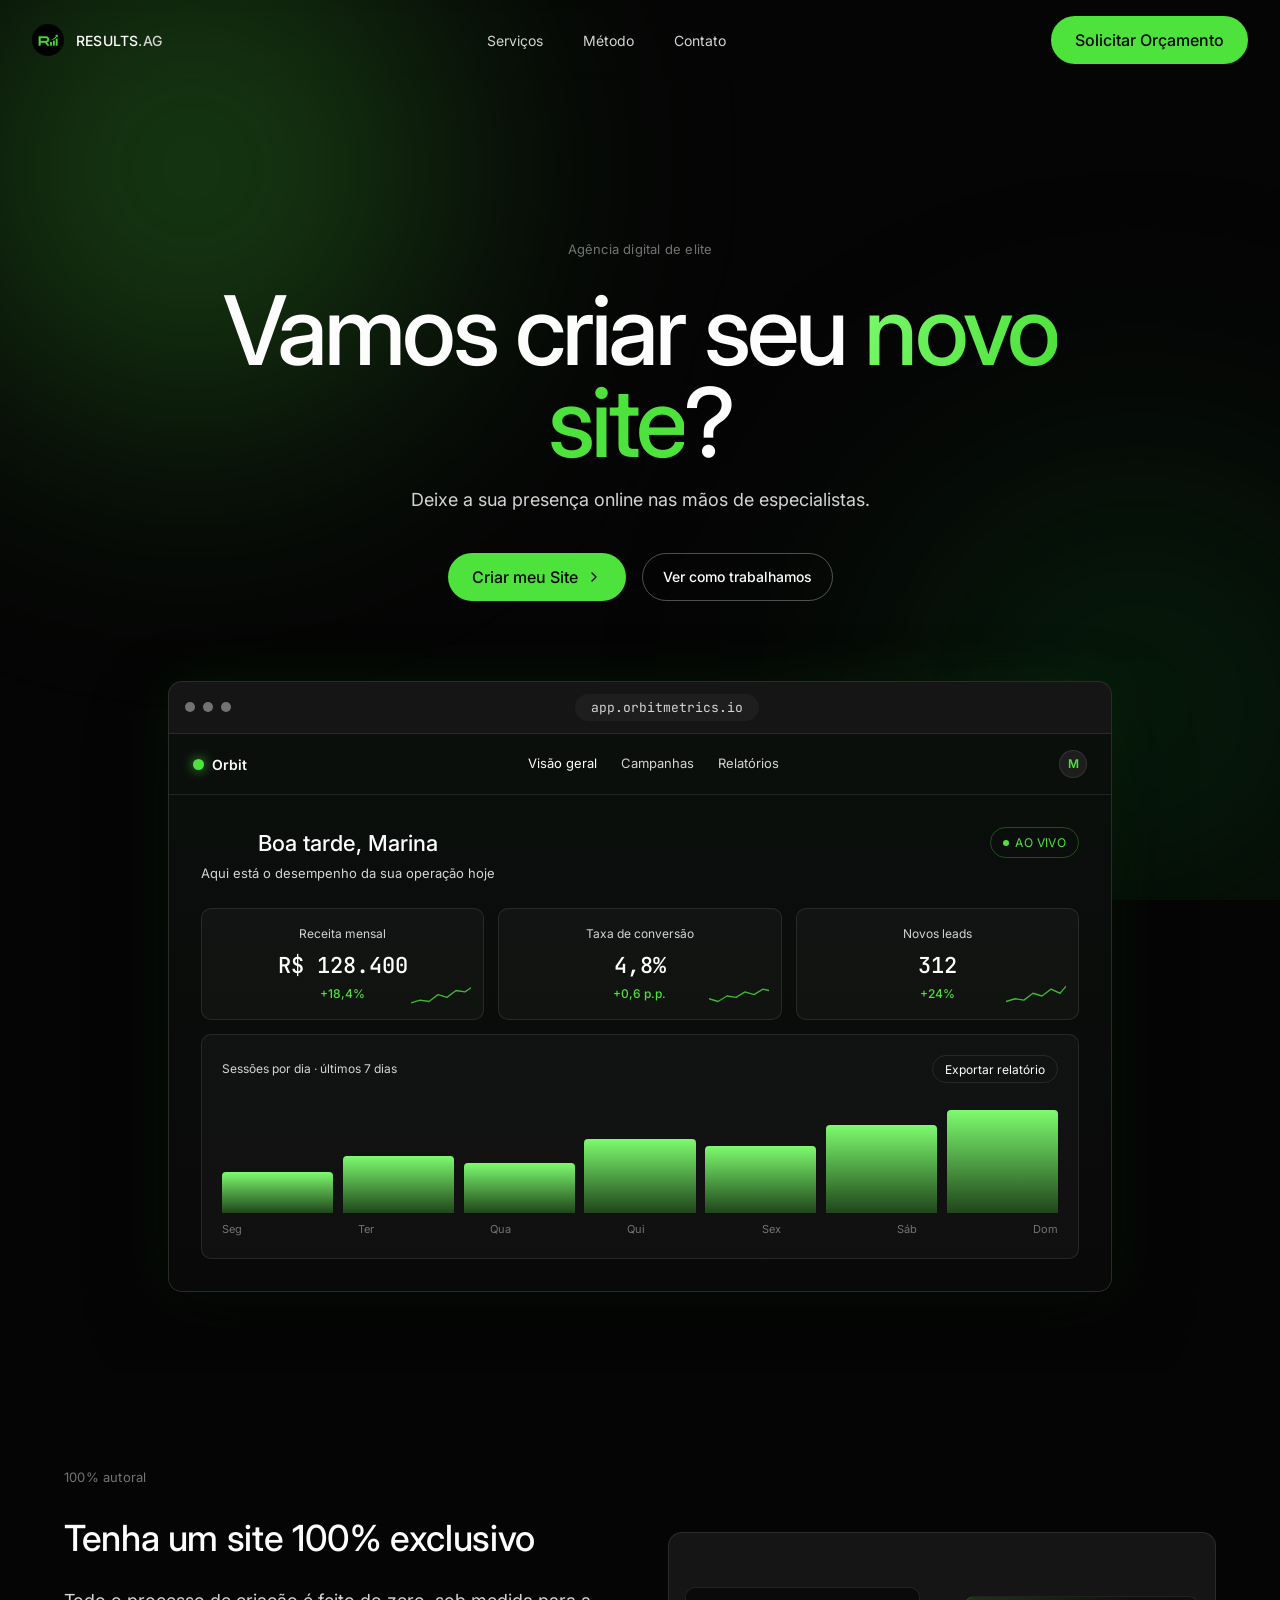
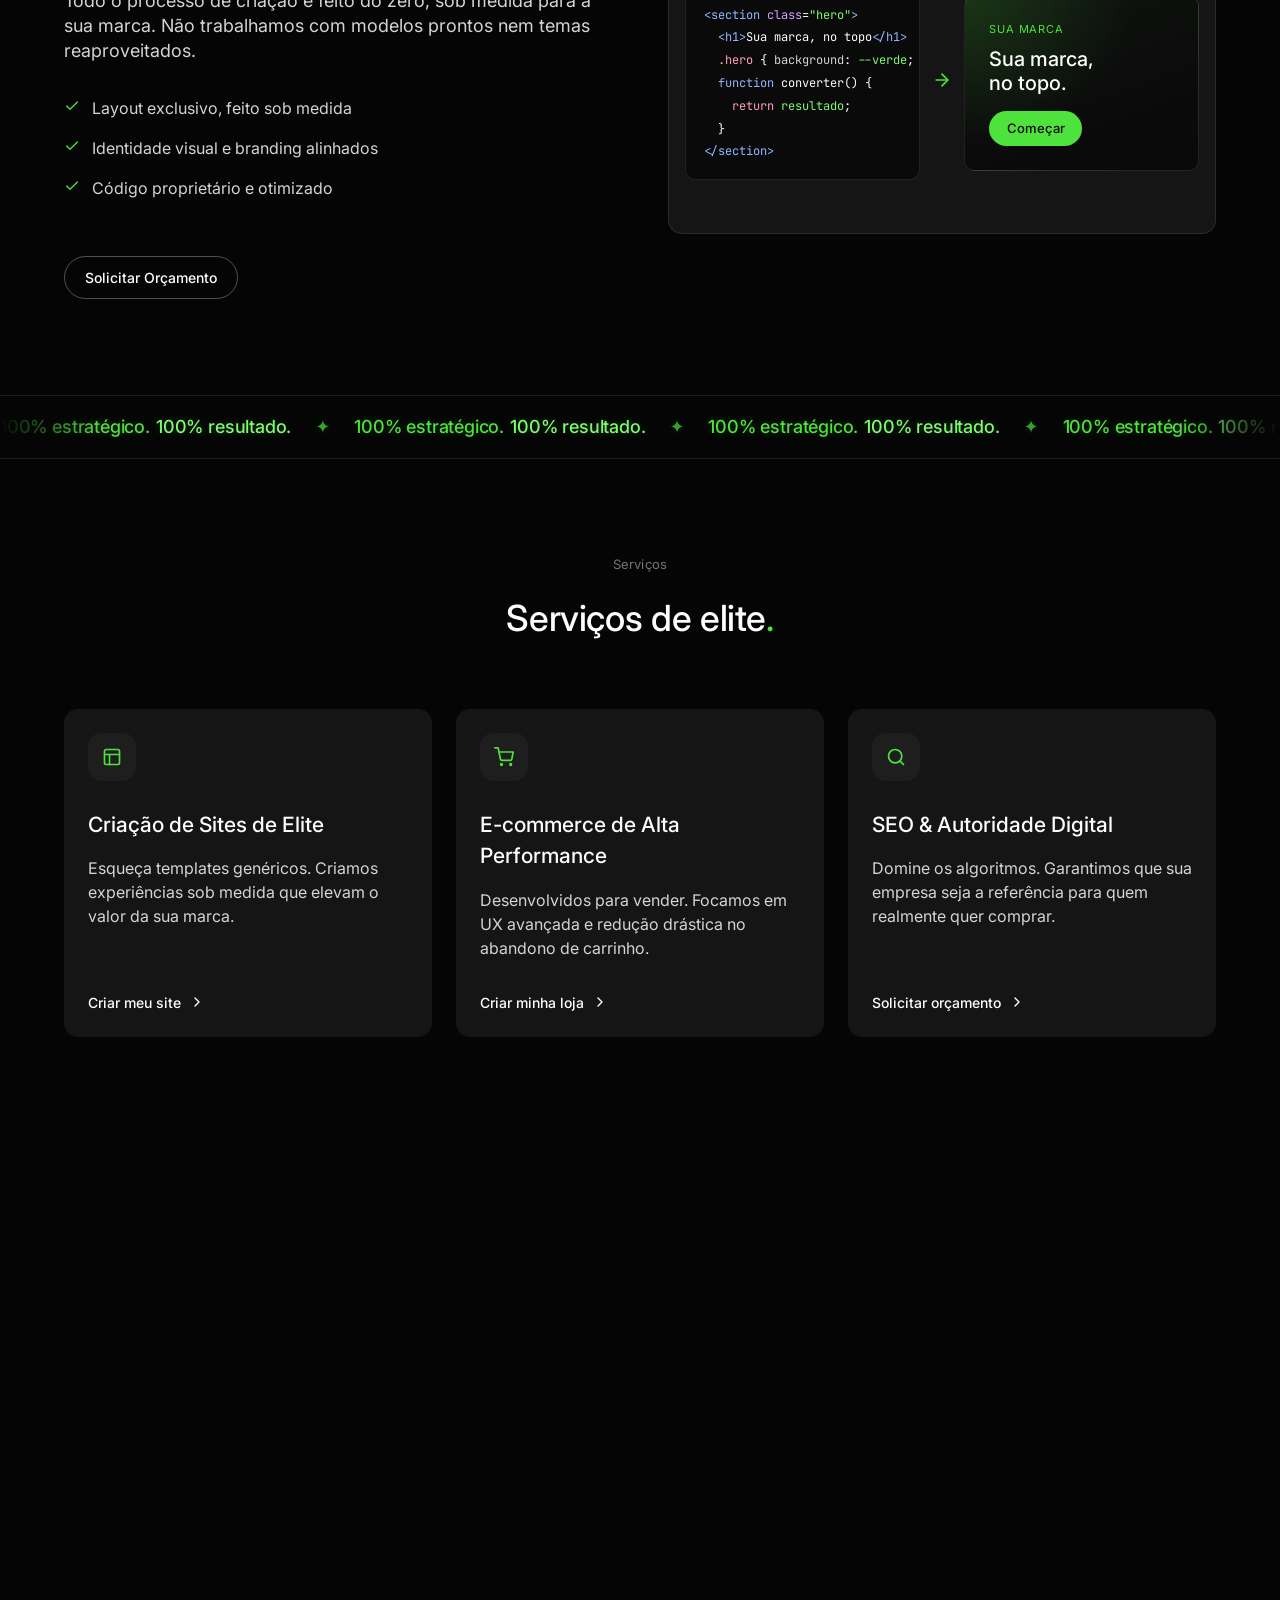
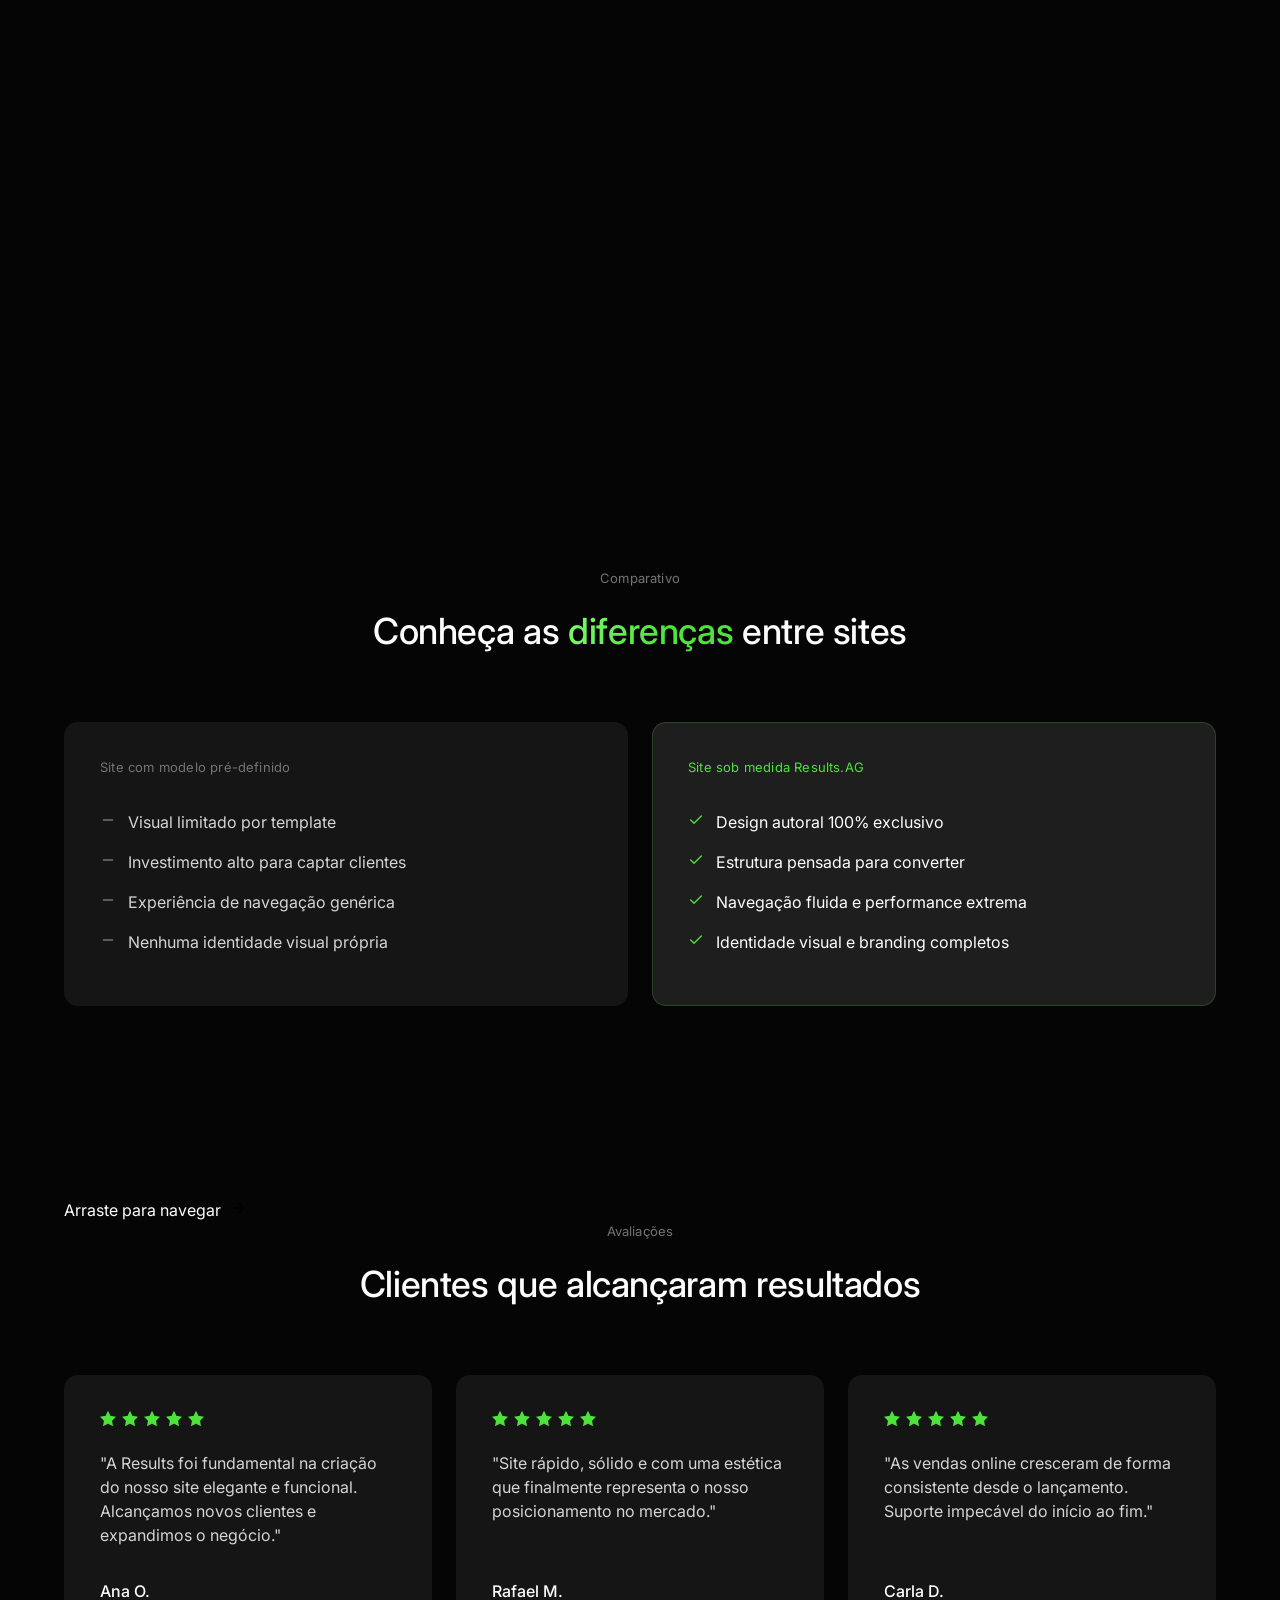
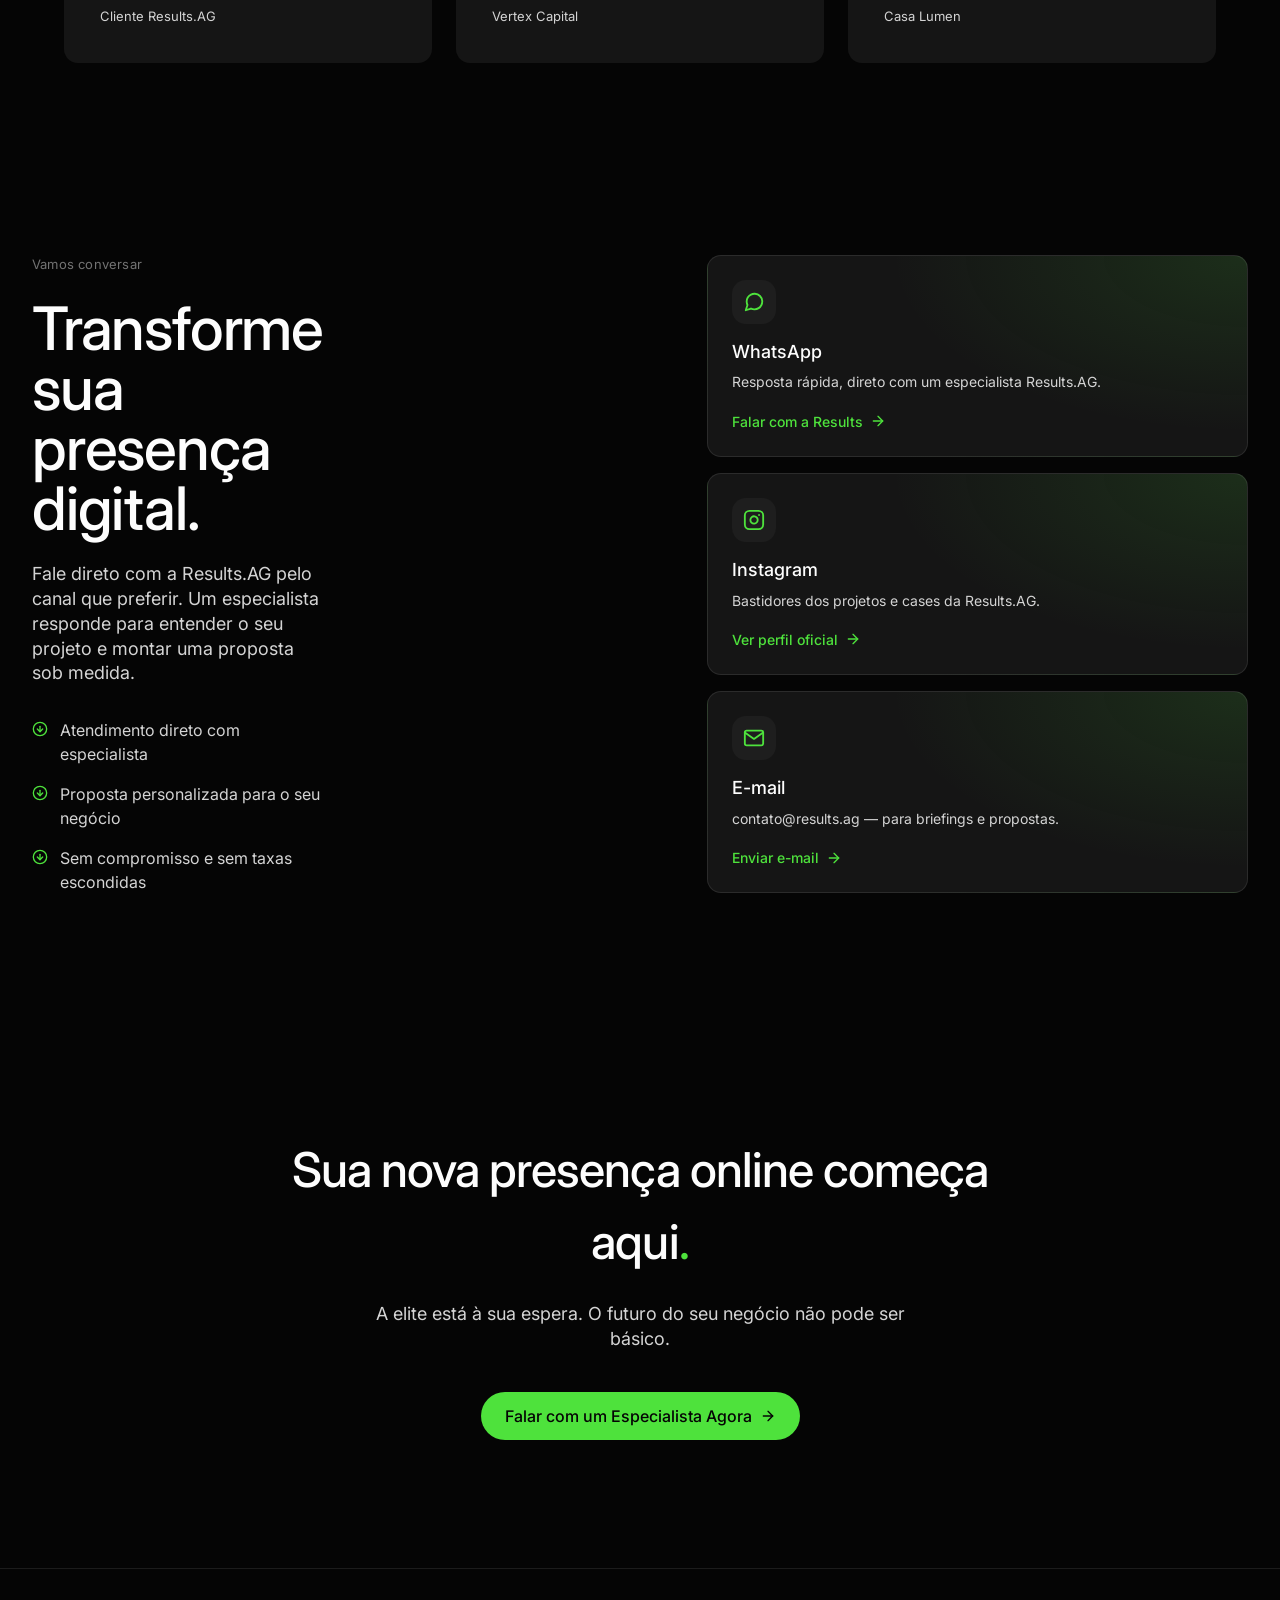
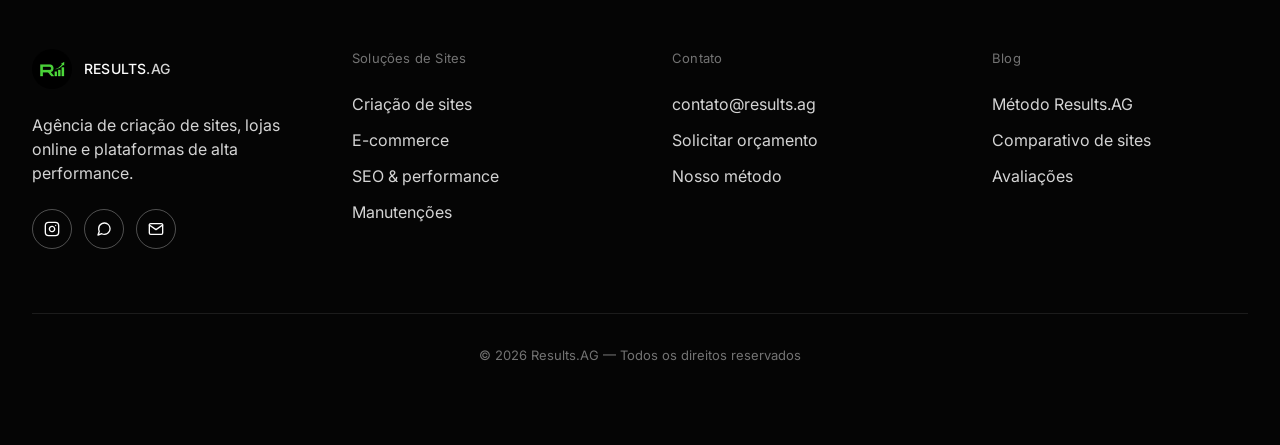
==== commit a85b5882: "novo index" ====
--- a/index.html
+++ b/index.html
@@ -73,14 +73,14 @@
           <span class="browser-dot"></span>
           <span class="browser-dot"></span>
           <span class="browser-dot"></span>
-          <span class="browser-url">resultsag.com.br</span>
-        </div>
-
-        <div class="demo-app" aria-label="Demonstração interativa: painel Results.ag, projeto criado pela Results">
+          <span class="browser-url">app.orbitmetrics.io</span>
+        </div>
+
+        <div class="demo-app" aria-label="Demonstração interativa: painel Orbit, projeto criado pela Results.AG">
           <div class="demo-app-header">
             <div class="demo-brand">
               <span class="demo-dot-mark"></span>
-              <span>Results.ag</span>
+              <span>Orbit</span>
             </div>
             <nav class="demo-nav">
               <a href="#" class="is-active" tabindex="-1">Visão geral</a>
@@ -93,7 +93,7 @@
           <div class="demo-app-body">
             <div class="demo-toprow">
               <div>
-                <p class="demo-greeting">Boa tarde, Usuario 1</p>
+                <p class="demo-greeting">Boa tarde, Marina</p>
                 <p class="demo-subgreeting">Aqui está o desempenho da sua operação hoje</p>
               </div>
               <span class="demo-live"><i></i> ao vivo</span>
@@ -364,12 +364,20 @@
   <!-- ============ DEPOIMENTOS ============ -->
   <section class="section-pad border-t hairline">
     <div class="container">
+      <div class="depoimentos-hint reveal">
+        <span>Arraste para navegar</span>
+        <button type="button" class="depoimentos-nav" id="depoimentosNavBtn" aria-label="Ver mais avaliações">
+          <svg width="16" height="16" viewBox="0 0 24 24" fill="none" stroke="currentColor" stroke-width="2" stroke-linecap="round" stroke-linejoin="round"><line x1="5" y1="12" x2="19" y2="12"/><polyline points="12 5 19 12 12 19"/></svg>
+        </button>
+      </div>
+
       <div class="section-head reveal">
         <p class="text-eyebrow">Avaliações</p>
         <h2>Clientes que alcançaram resultados</h2>
       </div>
 
-      <div class="depoimentos-grid">
+      <div class="depoimentos-track-wrap">
+        <div class="depoimentos-grid" id="depoimentosTrack">
         <figure class="testimonial card-elite reveal">
           <div class="stars">
             <svg width="16" height="16" viewBox="0 0 24 24" fill="currentColor" stroke="currentColor" stroke-width="2"><polygon points="12 2 15.09 8.26 22 9.27 17 14.14 18.18 21.02 12 17.77 5.82 21.02 7 14.14 2 9.27 8.91 8.26 12 2"/></svg>
@@ -414,6 +422,7 @@
             <p class="role">Casa Lumen</p>
           </figcaption>
         </figure>
+        </div>
       </div>
     </div>
   </section>
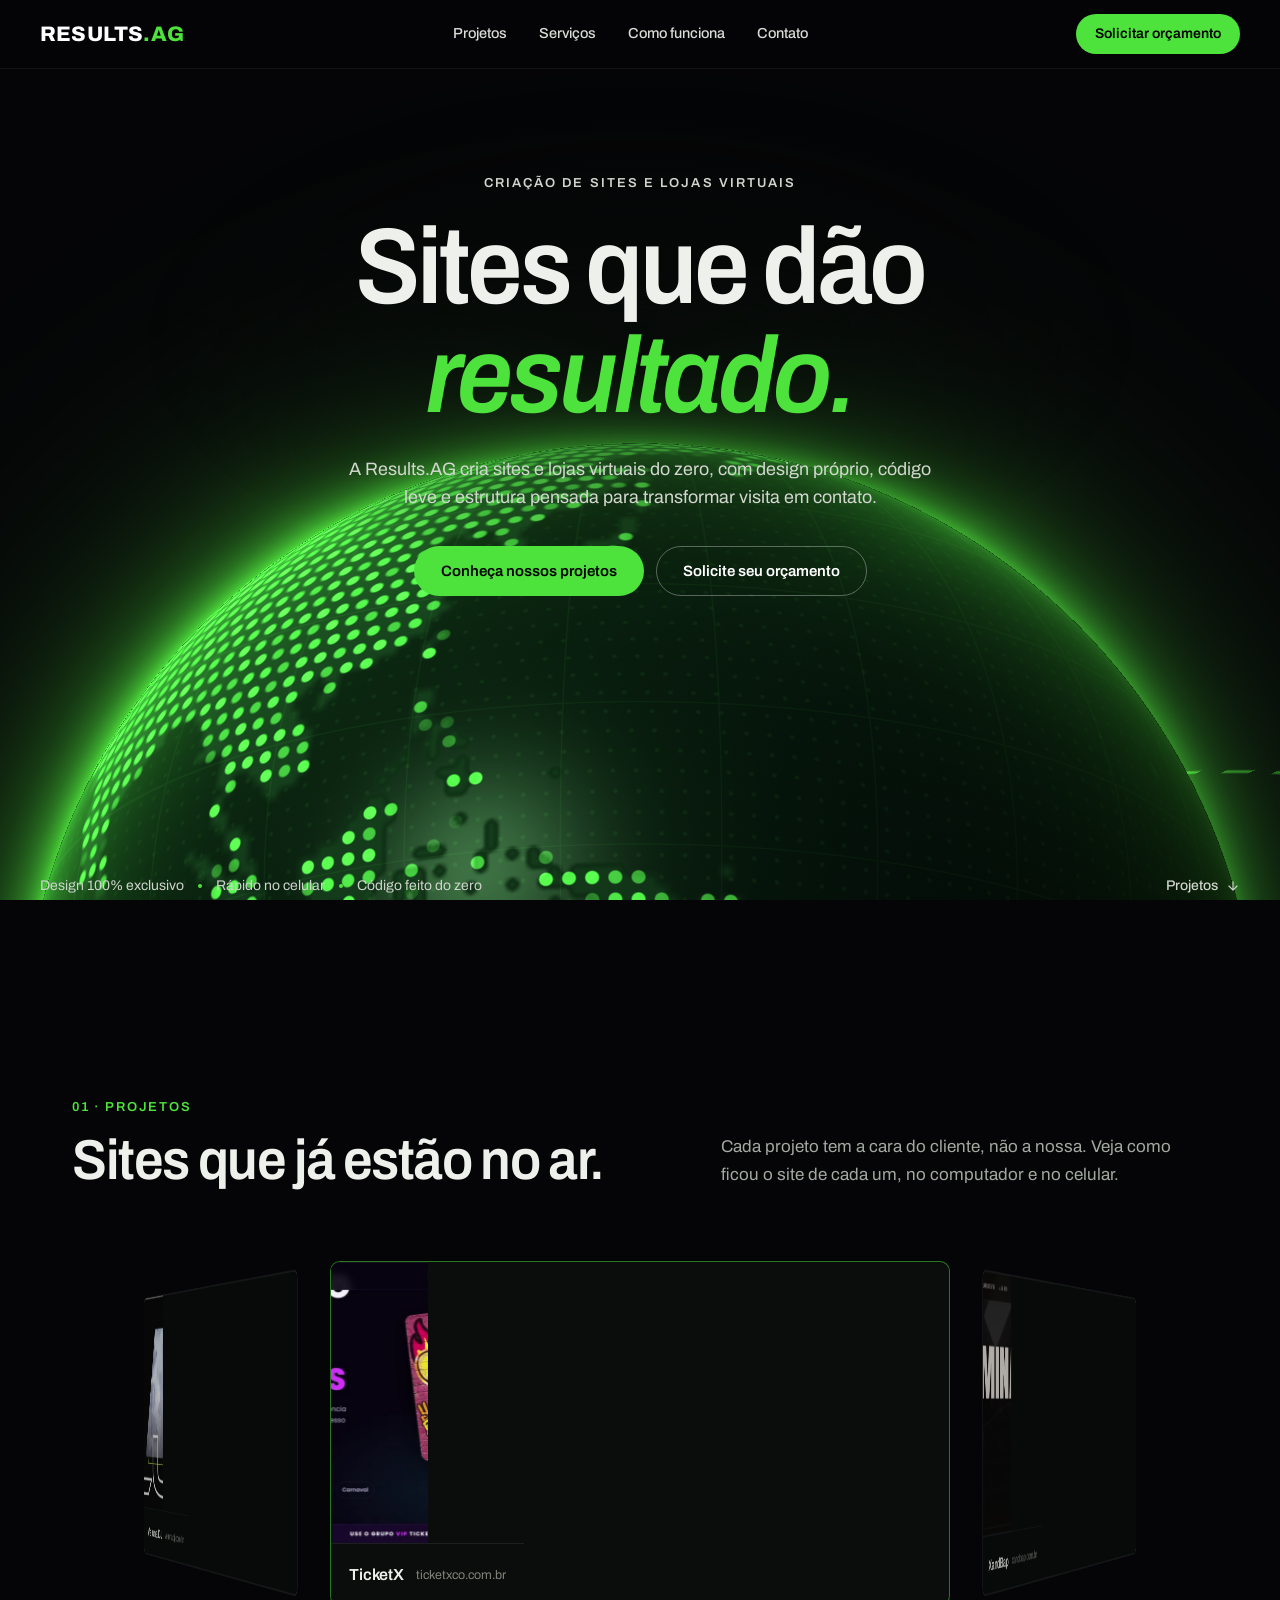
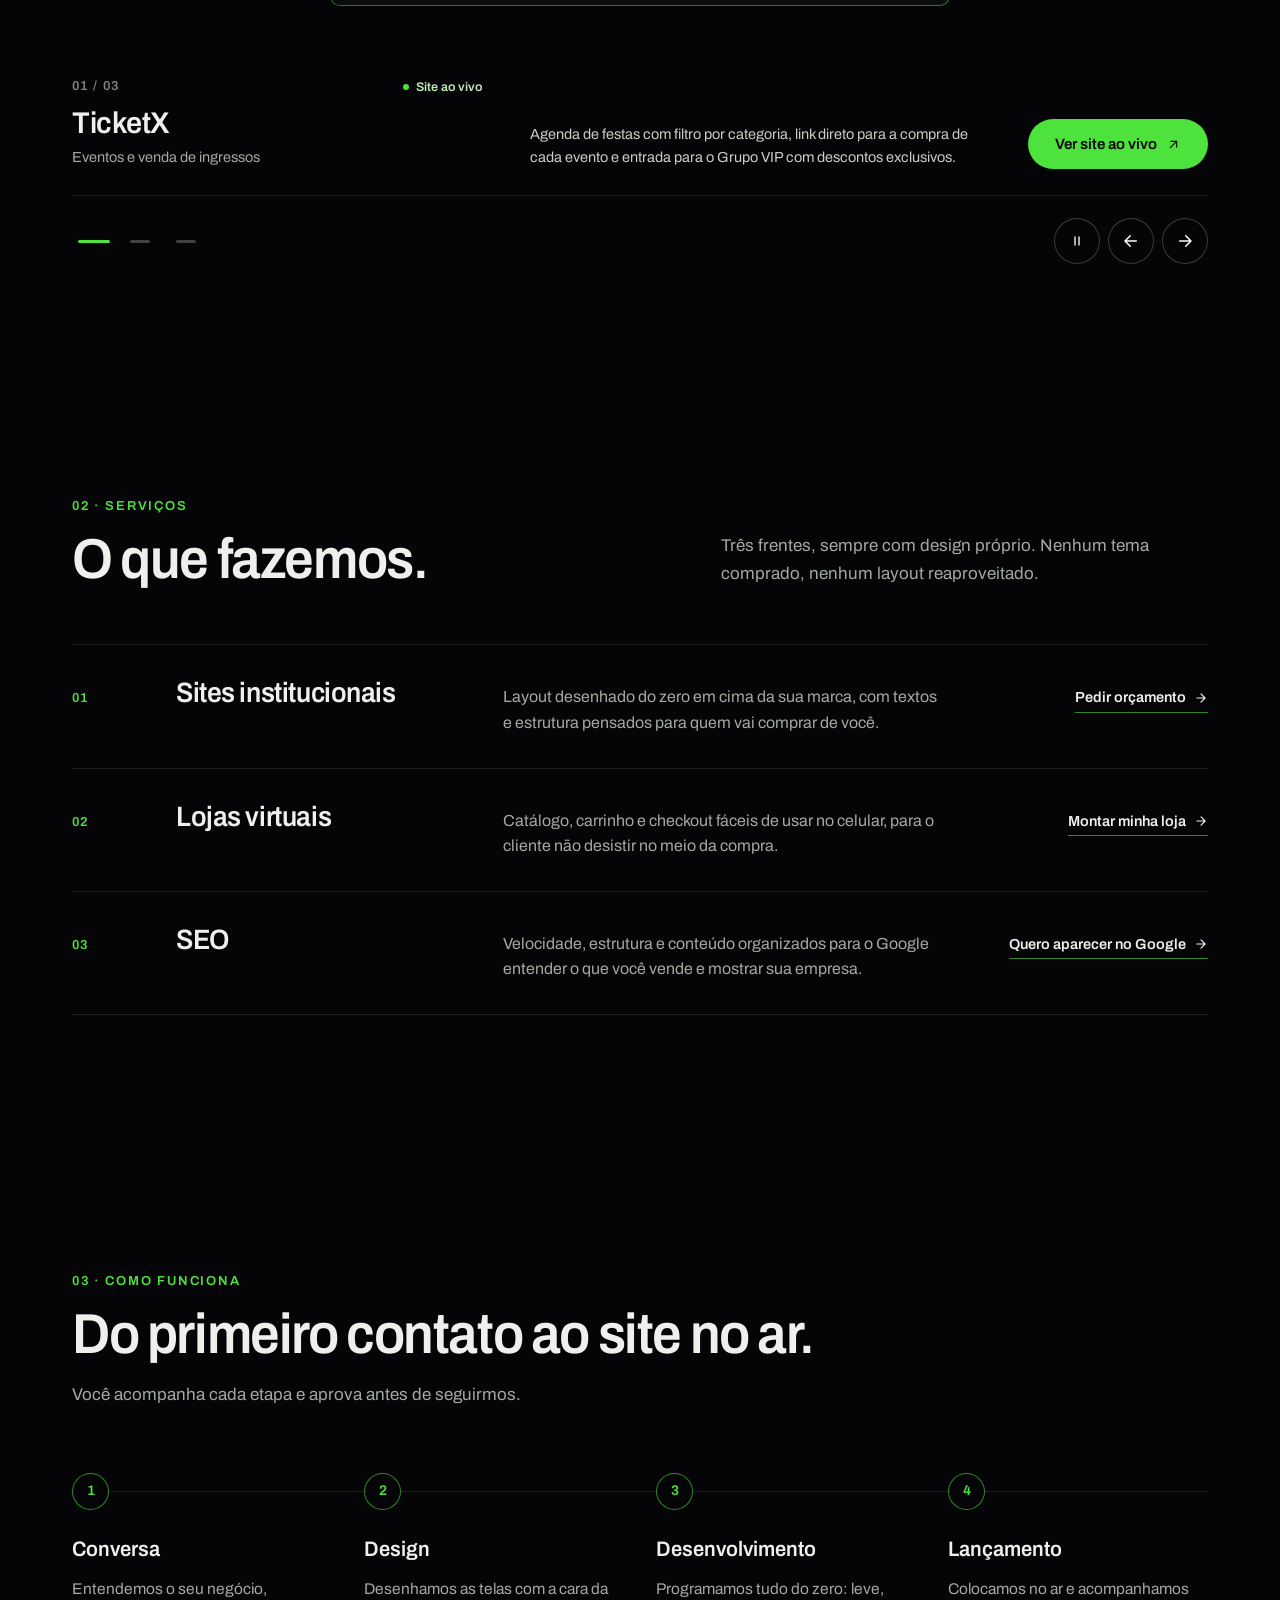
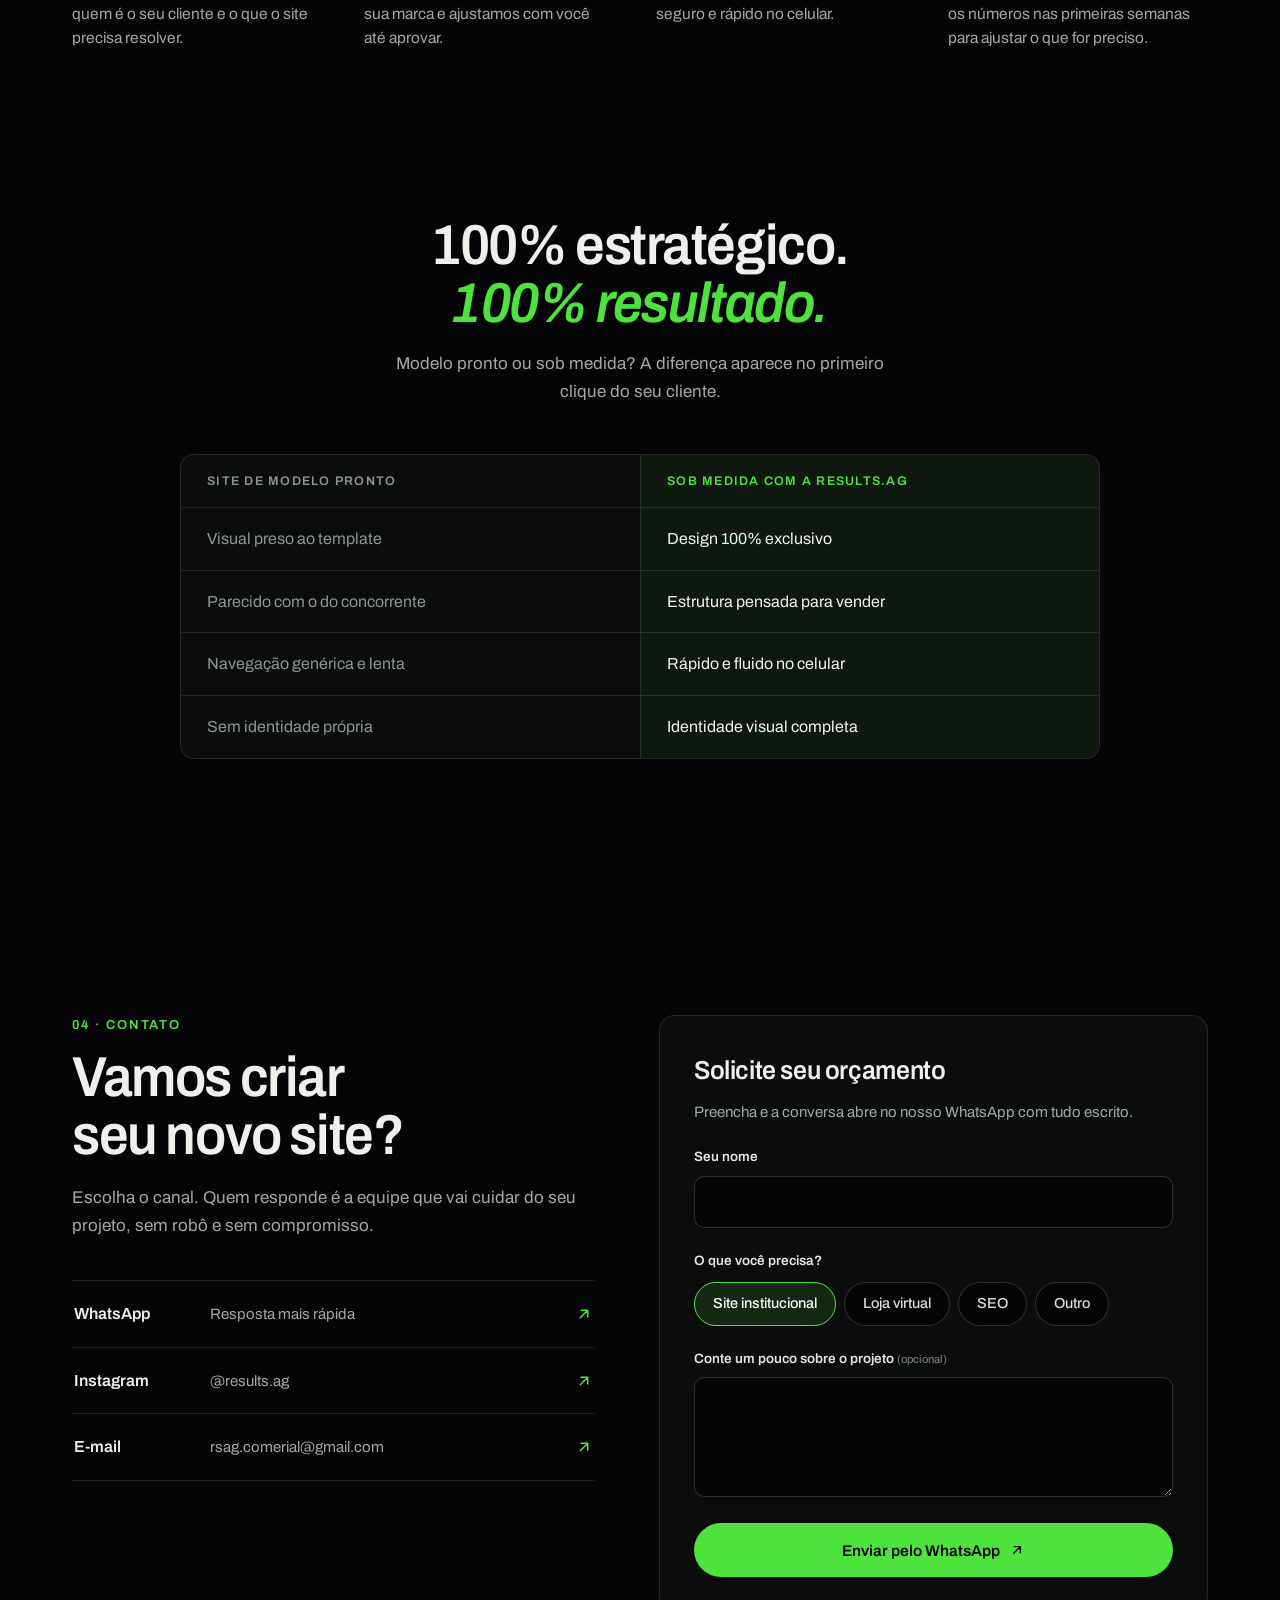
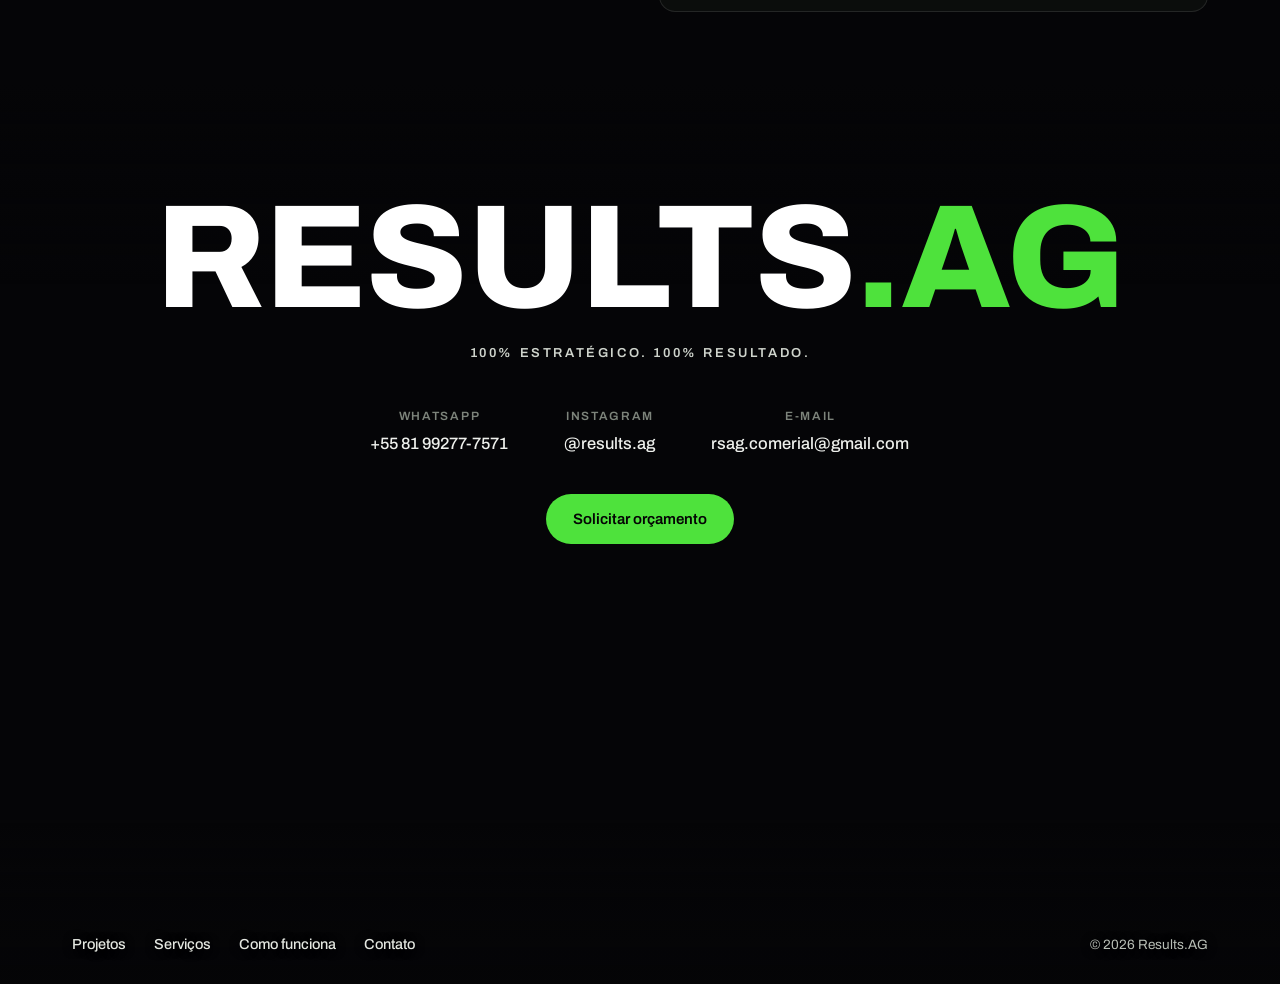
==== commit d20b9778: "novo visual" ====
--- a/index.html
+++ b/index.html
@@ -1,564 +1,322 @@
 <!doctype html>
 <html lang="pt-BR">
 <head>
-<meta charset="UTF-8" />
-<meta name="viewport" content="width=device-width, initial-scale=1.0" />
-<title>RESULTS.AG — Agência digital de elite e sites de alta performance</title>
-<meta name="description" content="Criação de sites de elite, e-commerce de alta performance e SEO estratégico. Engenharia de performance e design autoral para marcas que não aceitam o comum." />
-<meta property="og:title" content="RESULTS.AG — Agência digital de elite" />
-<meta property="og:description" content="Transformamos presença digital em ativos de alto rendimento." />
-<meta property="og:type" content="website" />
-<meta name="twitter:card" content="summary_large_image" />
-<link rel="icon" href="assets/favicon.png" type="image/png" />
-<link rel="stylesheet" href="styles.css" />
+<meta charset="utf-8">
+<meta name="viewport" content="width=device-width, initial-scale=1, viewport-fit=cover">
+<title>Results.AG · Criação de sites e lojas virtuais sob medida</title>
+<meta name="description" content="A Results.AG cria sites e lojas virtuais do zero, com design próprio, código leve e estrutura pensada para transformar visita em contato.">
+<meta name="theme-color" content="#050507">
+<meta name="color-scheme" content="dark">
+<meta property="og:type" content="website">
+<meta property="og:locale" content="pt_BR">
+<meta property="og:site_name" content="Results.AG">
+<meta property="og:title" content="Results.AG · Criação de sites e lojas virtuais sob medida">
+<link rel="icon" href="assets/favicon.png" type="image/png">
+<link rel="apple-touch-icon" href="assets/apple-touch-icon.png">
+<meta property="og:image" content="assets/brand-globe.jpg">
+<link rel="preconnect" href="https://fonts.googleapis.com">
+<link rel="preconnect" href="https://fonts.gstatic.com" crossorigin>
+<link rel="stylesheet" href="https://fonts.googleapis.com/css2?family=Archivo:ital,wdth,wght@0,62..125,300..800;1,62..125,400..700&amp;display=swap">
+<link rel="stylesheet" href="assets/site.css">
+<link rel="stylesheet" href="assets/static.css">
+<script>(function(d){d.classList.add('js');try{if(!matchMedia('(prefers-reduced-motion: reduce)').matches&&!sessionStorage.getItem('rsIntro'))d.classList.add('rg-intro-on');}catch(e){}})(document.documentElement);</script>
 </head>
 <body>
-
-<!-- ambient living background: transição contínua verde/preto -->
-<div class="ambient-bg" aria-hidden="true">
-  <div class="ambient-blob green"></div>
-  <div class="ambient-blob dark"></div>
-</div>
-
-<!-- ============ NAV ============ -->
-<header class="site-header">
-  <div class="container-wide nav-row">
-    <a href="#top" class="brand">
-      <img src="assets/favicon.png" alt="Results.AG" class="logo-mark" />
-      <span class="wordmark">RESULTS<span>.AG</span></span>
-    </a>
-
-    <nav class="nav-links">
-      <a href="#servicos">Serviços</a>
-      <a href="#metodo">Método</a>
-      <a href="#contato">Contato</a>
-    </nav>
-
-    <div class="nav-actions">
-      <a href="#contato" class="btn-cta nav-cta">Solicitar Orçamento</a>
-      <button type="button" class="nav-toggle" id="navToggle" aria-label="Abrir menu">
-        <svg id="iconMenu" width="16" height="16" viewBox="0 0 24 24" fill="none" stroke="currentColor" stroke-width="2" stroke-linecap="round" stroke-linejoin="round"><line x1="4" y1="12" x2="20" y2="12"/><line x1="4" y1="6" x2="20" y2="6"/><line x1="4" y1="18" x2="20" y2="18"/></svg>
-        <svg id="iconClose" width="16" height="16" viewBox="0 0 24 24" fill="none" stroke="currentColor" stroke-width="2" stroke-linecap="round" stroke-linejoin="round" style="display:none"><line x1="18" y1="6" x2="6" y2="18"/><line x1="6" y1="6" x2="18" y2="18"/></svg>
-      </button>
-    </div>
-  </div>
-
-  <nav class="nav-mobile" id="navMobile">
-    <a href="#servicos">Serviços</a>
-    <a href="#metodo">Método</a>
-    <a href="#contato">Contato</a>
-    <a href="#contato" class="btn-outline-green">Solicitar Orçamento</a>
-  </nav>
+<div class="rg" id="rg">
+<div class="rg-globe" aria-hidden="true"><canvas id="rg-globe" data-keys='[{"p": 0, "x": 0.5, "y": 1.18, "ym": 1.0, "r": 0.55, "a": 1}, {"p": 0.14, "x": 0.88, "y": 0.46, "r": 0.4, "a": 0.32}, {"p": 0.36, "x": 0.1, "y": 0.56, "r": 0.44, "a": 0.32}, {"p": 0.58, "x": 0.88, "y": 0.52, "r": 0.36, "a": 0.36}, {"p": 0.84, "x": 0.8, "y": 0.5, "r": 0.46, "a": 0.4}, {"p": 1, "x": 0.5, "y": 1.47, "ym": 1.15, "r": 0.74, "a": 1}]'></canvas><img class="rg-globe-fallback" src="assets/globe-green-still.jpg" alt="" hidden></div>
+
+<button class="rg-intro" id="rg-intro" type="button" aria-label="Pular abertura" hidden><span class="rg-intro-wrap"><canvas class="rg-intro-gl" aria-hidden="true"></canvas><canvas class="rg-intro-2d" aria-hidden="true"></canvas><span class="rg-intro-skip" aria-hidden="true">Toque ou clique para pular</span></span></button>
+
+<button class="menu-scrim" type="button" aria-label="Fechar menu" tabindex="-1" hidden></button>
+
+<header class="nav">
+<div class="nav-in">
+<a class="logo" href="index.html" aria-label="Results.AG, voltar ao início">RESULTS<span>.AG</span></a>
+<nav class="nav-links" aria-label="Principal">
+<a href="projetos.html">Projetos</a>
+<a href="#servicos">Serviços</a>
+<a href="#como-funciona">Como funciona</a>
+<a href="contato.html">Contato</a>
+</nav>
+<a class="btn btn-sm btn-green nav-cta" href="#orcamento">Solicitar orçamento</a>
+<button class="burger" type="button" aria-label="Abrir menu" aria-expanded="false" aria-controls="menu"><svg width="18" height="12" viewBox="0 0 18 12" fill="none" aria-hidden="true"><path d="M1 2h16M1 10h16" stroke="currentColor" stroke-width="1.6" stroke-linecap="round"></path></svg></button>
+<nav class="menu" id="menu" aria-label="Menu" hidden>
+<a href="projetos.html"><i>01</i>Projetos</a>
+<a href="#servicos"><i>02</i>Serviços</a>
+<a href="#como-funciona"><i>03</i>Como funciona</a>
+<a href="contato.html"><i>04</i>Contato</a>
+<a class="btn btn-lg btn-green" href="#orcamento">Solicitar orçamento</a>
+</nav>
+</div>
 </header>
 
 <main>
-
-  <!-- ============ HERO ============ -->
-  <section id="top" class="hero">
-    <div class="hero-inner reveal">
-      <p class="text-eyebrow">Agência digital de elite</p>
-      <h1>Vamos criar seu <span class="accent">novo site</span>?</h1>
-      <p class="hero-sub">Deixe a sua presença online nas mãos de especialistas.</p>
-      <div class="hero-ctas">
-        <a href="#contato" class="btn-cta">
-          Criar meu Site
-          <svg width="16" height="16" viewBox="0 0 24 24" fill="none" stroke="currentColor" stroke-width="2" stroke-linecap="round" stroke-linejoin="round"><polyline points="9 18 15 12 9 6"/></svg>
-        </a>
-        <a href="#metodo" class="btn-ghost">Ver como trabalhamos</a>
-      </div>
-
-      <!-- ===== "Site dentro do site": demonstração viva de um projeto real da Results.AG ===== -->
-      <div class="hero-browser">
-        <div class="browser-bar">
-          <span class="browser-dot"></span>
-          <span class="browser-dot"></span>
-          <span class="browser-dot"></span>
-          <span class="browser-url">app.orbitmetrics.io</span>
-        </div>
-
-        <div class="demo-app" aria-label="Demonstração interativa: painel Orbit, projeto criado pela Results.AG">
-          <div class="demo-app-header">
-            <div class="demo-brand">
-              <span class="demo-dot-mark"></span>
-              <span>Orbit</span>
-            </div>
-            <nav class="demo-nav">
-              <a href="#" class="is-active" tabindex="-1">Visão geral</a>
-              <a href="#" tabindex="-1">Campanhas</a>
-              <a href="#" tabindex="-1">Relatórios</a>
-            </nav>
-            <div class="demo-avatar" aria-hidden="true">M</div>
-          </div>
-
-          <div class="demo-app-body">
-            <div class="demo-toprow">
-              <div>
-                <p class="demo-greeting">Boa tarde, Marina</p>
-                <p class="demo-subgreeting">Aqui está o desempenho da sua operação hoje</p>
-              </div>
-              <span class="demo-live"><i></i> ao vivo</span>
-            </div>
-
-            <div class="demo-stats">
-              <div class="demo-stat-card reveal">
-                <p class="demo-stat-label">Receita mensal</p>
-                <p class="demo-stat-value" data-count-to="128400" data-format="brl">R$ 0</p>
-                <p class="demo-stat-delta up">+18,4%</p>
-                <svg class="demo-spark" viewBox="0 0 100 32" preserveAspectRatio="none"><polyline points="0,26 15,22 30,24 45,14 60,18 75,8 90,10 100,4"/></svg>
-              </div>
-              <div class="demo-stat-card reveal">
-                <p class="demo-stat-label">Taxa de conversão</p>
-                <p class="demo-stat-value" data-count-to="4.8" data-format="pct">0%</p>
-                <p class="demo-stat-delta up">+0,6 p.p.</p>
-                <svg class="demo-spark" viewBox="0 0 100 32" preserveAspectRatio="none"><polyline points="0,20 15,24 30,16 45,18 60,10 75,14 90,6 100,8"/></svg>
-              </div>
-              <div class="demo-stat-card reveal">
-                <p class="demo-stat-label">Novos leads</p>
-                <p class="demo-stat-value" data-count-to="312" data-format="int">0</p>
-                <p class="demo-stat-delta up">+24%</p>
-                <svg class="demo-spark" viewBox="0 0 100 32" preserveAspectRatio="none"><polyline points="0,24 15,20 30,22 45,12 60,16 75,6 90,12 100,2"/></svg>
-              </div>
-            </div>
-
-            <div class="demo-chart-card reveal">
-              <div class="demo-chart-head">
-                <p>Sessões por dia · últimos 7 dias</p>
-                <button type="button" class="demo-export" tabindex="-1">Exportar relatório</button>
-              </div>
-              <div class="demo-bars" aria-hidden="true">
-                <span style="--h:38%"></span>
-                <span style="--h:52%"></span>
-                <span style="--h:46%"></span>
-                <span style="--h:68%"></span>
-                <span style="--h:61%"></span>
-                <span style="--h:80%"></span>
-                <span style="--h:94%"></span>
-              </div>
-              <div class="demo-bars-labels">
-                <span>Seg</span><span>Ter</span><span>Qua</span><span>Qui</span><span>Sex</span><span>Sáb</span><span>Dom</span>
-              </div>
-            </div>
-          </div>
-        </div>
-      </div>
-    </div>
-  </section>
-
-  <!-- Seção de provas/estatísticas removida a pedido do cliente -->
-
-  <!-- ============ EXCLUSIVO ============ -->
-  <section class="section-pad border-t hairline">
-    <div class="container feature-grid">
-      <div class="reveal">
-        <p class="text-eyebrow">100% autoral</p>
-        <h2>Tenha um site <span class="accent">100% exclusivo</span></h2>
-        <p class="lede">Todo o processo de criação é feito do zero, sob medida para a sua marca. Não trabalhamos com modelos prontos nem temas reaproveitados.</p>
-        <ul class="check-list">
-          <li>
-            <svg width="16" height="16" viewBox="0 0 24 24" fill="none" stroke="currentColor" stroke-width="2" stroke-linecap="round" stroke-linejoin="round"><polyline points="20 6 9 17 4 12"/></svg>
-            Layout exclusivo, feito sob medida
-          </li>
-          <li>
-            <svg width="16" height="16" viewBox="0 0 24 24" fill="none" stroke="currentColor" stroke-width="2" stroke-linecap="round" stroke-linejoin="round"><polyline points="20 6 9 17 4 12"/></svg>
-            Identidade visual e branding alinhados
-          </li>
-          <li>
-            <svg width="16" height="16" viewBox="0 0 24 24" fill="none" stroke="currentColor" stroke-width="2" stroke-linecap="round" stroke-linejoin="round"><polyline points="20 6 9 17 4 12"/></svg>
-            Código proprietário e otimizado
-          </li>
-        </ul>
-        <a href="#contato" class="btn-outline-green" style="margin-top:2.5rem;">Solicitar Orçamento</a>
-      </div>
-
-      <div class="reveal">
-        <div class="feature-card">
-          <div class="code-preview-panel" aria-hidden="true">
-            <div class="code-preview-code">
-              <p><span class="tk-tag">&lt;section</span> <span class="tk-attr">class</span>=<span class="tk-str">"hero"</span><span class="tk-tag">&gt;</span></p>
-              <p>&nbsp;&nbsp;<span class="tk-tag">&lt;h1&gt;</span><span class="tk-plain">Sua marca, no topo</span><span class="tk-tag">&lt;/h1&gt;</span></p>
-              <p>&nbsp;&nbsp;<span class="tk-key">.hero</span> { <span class="tk-prop">background</span>: <span class="tk-val">--verde</span>; }</p>
-              <p>&nbsp;&nbsp;<span class="tk-fn">function</span> <span class="tk-plain">converter</span>() {</p>
-              <p>&nbsp;&nbsp;&nbsp;&nbsp;<span class="tk-key">return</span> <span class="tk-val">resultado</span>;</p>
-              <p>&nbsp;&nbsp;}</p>
-              <p><span class="tk-tag">&lt;/section&gt;</span></p>
-            </div>
-            <div class="code-preview-arrow">
-              <svg width="20" height="20" viewBox="0 0 24 24" fill="none" stroke="currentColor" stroke-width="2" stroke-linecap="round" stroke-linejoin="round"><line x1="5" y1="12" x2="19" y2="12"/><polyline points="12 5 19 12 12 19"/></svg>
-            </div>
-            <div class="code-preview-render">
-              <span class="cp-eyebrow">sua marca</span>
-              <span class="cp-title">Sua marca,<br/>no topo.</span>
-              <span class="cp-btn">Começar</span>
-            </div>
-          </div>
-        </div>
-      </div>
-    </div>
-  </section>
-
-  <!-- ============ FAIXA DE POSICIONAMENTO ============ -->
-  <section class="statement-band">
-    <div class="statement-track-wrap">
-      <div class="statement-track">
-        <span>100% estratégico.<em>100% resultado.</em></span>
-        <span class="statement-sep" aria-hidden="true">✦</span>
-        <span>100% estratégico.<em>100% resultado.</em></span>
-        <span class="statement-sep" aria-hidden="true">✦</span>
-        <span>100% estratégico.<em>100% resultado.</em></span>
-        <span class="statement-sep" aria-hidden="true">✦</span>
-        <span>100% estratégico.<em>100% resultado.</em></span>
-        <span class="statement-sep" aria-hidden="true">✦</span>
-      </div>
-    </div>
-  </section>
-  <!-- Carrossel antigo removido a pedido do cliente -->
-
-  <!-- ============ SERVIÇOS ============ -->
-  <section id="servicos" class="section-pad border-y hairline">
-    <div class="container" style="position:relative;">
-      <div class="section-head reveal">
-        <p class="text-eyebrow">Serviços</p>
-        <h2>Serviços de elite<span class="accent">.</span></h2>
-      </div>
-
-      <div class="servicos-grid">
-        <article class="card card-elite reveal">
-          <span class="icon-badge">
-            <svg width="20" height="20" viewBox="0 0 24 24" fill="none" stroke="currentColor" stroke-width="2" stroke-linecap="round" stroke-linejoin="round"><rect x="3" y="3" width="18" height="18" rx="2"/><line x1="3" y1="9" x2="21" y2="9"/><line x1="9" y1="21" x2="9" y2="9"/></svg>
-          </span>
-          <h3>Criação de Sites de Elite</h3>
-          <p>Esqueça templates genéricos. Criamos experiências sob medida que elevam o valor da sua marca.</p>
-          <a href="#contato" class="card-link">
-            Criar meu site
-            <svg width="16" height="16" viewBox="0 0 24 24" fill="none" stroke="currentColor" stroke-width="2" stroke-linecap="round" stroke-linejoin="round"><polyline points="9 18 15 12 9 6"/></svg>
-          </a>
-        </article>
-
-        <article class="card card-elite reveal">
-          <span class="icon-badge">
-            <svg width="20" height="20" viewBox="0 0 24 24" fill="none" stroke="currentColor" stroke-width="2" stroke-linecap="round" stroke-linejoin="round"><circle cx="9" cy="21" r="1"/><circle cx="20" cy="21" r="1"/><path d="M1 1h4l2.68 13.39a2 2 0 0 0 2 1.61h9.72a2 2 0 0 0 2-1.61L23 6H6"/></svg>
-          </span>
-          <h3>E-commerce de Alta Performance</h3>
-          <p>Desenvolvidos para vender. Focamos em UX avançada e redução drástica no abandono de carrinho.</p>
-          <a href="#contato" class="card-link">
-            Criar minha loja
-            <svg width="16" height="16" viewBox="0 0 24 24" fill="none" stroke="currentColor" stroke-width="2" stroke-linecap="round" stroke-linejoin="round"><polyline points="9 18 15 12 9 6"/></svg>
-          </a>
-        </article>
-
-        <article class="card card-elite reveal">
-          <span class="icon-badge">
-            <svg width="20" height="20" viewBox="0 0 24 24" fill="none" stroke="currentColor" stroke-width="2" stroke-linecap="round" stroke-linejoin="round"><circle cx="11" cy="11" r="8"/><line x1="21" y1="21" x2="16.65" y2="16.65"/></svg>
-          </span>
-          <h3>SEO & Autoridade Digital</h3>
-          <p>Domine os algoritmos. Garantimos que sua empresa seja a referência para quem realmente quer comprar.</p>
-          <a href="#contato" class="card-link">
-            Solicitar orçamento
-            <svg width="16" height="16" viewBox="0 0 24 24" fill="none" stroke="currentColor" stroke-width="2" stroke-linecap="round" stroke-linejoin="round"><polyline points="9 18 15 12 9 6"/></svg>
-          </a>
-        </article>
-      </div>
-    </div>
-  </section>
-
-  <!-- ============ MÉTODO ============ -->
-  <section id="metodo" class="section-pad">
-    <div class="container">
-      <div class="section-head reveal">
-        <p class="text-eyebrow">O Método</p>
-        <h2>A Rota do Sucesso</h2>
-      </div>
-
-      <div class="metodo-box-wrap reveal">
-        <div class="metodo-box-glow" aria-hidden="true"></div>
-        <div class="metodo-box">
-          <ol class="metodo-route">
-            <li class="metodo-route-item">
-              <div class="metodo-route-marker">
-                <span class="metodo-n">01</span>
-              </div>
-              <div class="metodo-route-content">
-                <div class="metodo-route-icon">
-                  <svg width="20" height="20" viewBox="0 0 24 24" fill="none" stroke="currentColor" stroke-width="2" stroke-linecap="round" stroke-linejoin="round"><circle cx="12" cy="12" r="10"/><circle cx="12" cy="12" r="6"/><circle cx="12" cy="12" r="2"/></svg>
-                </div>
-                <h3>Imersão Estratégica</h3>
-                <p>Entendemos o seu modelo de lucro antes de desenhar qualquer pixel.</p>
-              </div>
-            </li>
-
-            <li class="metodo-route-item">
-              <div class="metodo-route-marker">
-                <span class="metodo-n">02</span>
-              </div>
-              <div class="metodo-route-content">
-                <div class="metodo-route-icon">
-                  <svg width="20" height="20" viewBox="0 0 24 24" fill="none" stroke="currentColor" stroke-width="2" stroke-linecap="round" stroke-linejoin="round"><path d="M12 3l1.9 5.8L20 11l-6.1 2.2L12 19l-1.9-5.8L4 11l6.1-2.2L12 3z"/></svg>
-                </div>
-                <h3>Design de Alta Costura</h3>
-                <p>Identidade visual exclusiva, criada sob medida para a sua marca.</p>
-              </div>
-            </li>
-
-            <li class="metodo-route-item">
-              <div class="metodo-route-marker">
-                <span class="metodo-n">03</span>
-              </div>
-              <div class="metodo-route-content">
-                <div class="metodo-route-icon">
-                  <svg width="20" height="20" viewBox="0 0 24 24" fill="none" stroke="currentColor" stroke-width="2" stroke-linecap="round" stroke-linejoin="round"><path d="M12 20V10"/><path d="M18 20V4"/><path d="M6 20v-4"/></svg>
-                </div>
-                <h3>Engenharia de Performance</h3>
-                <p>Velocidade e segurança extremas em cada linha de código.</p>
-              </div>
-            </li>
-
-            <li class="metodo-route-item">
-              <div class="metodo-route-marker">
-                <span class="metodo-n">04</span>
-              </div>
-              <div class="metodo-route-content">
-                <div class="metodo-route-icon">
-                  <svg width="20" height="20" viewBox="0 0 24 24" fill="none" stroke="currentColor" stroke-width="2" stroke-linecap="round" stroke-linejoin="round"><path d="M4.5 16.5c-1.5 1.26-2 5-2 5s3.74-.5 5-2c.71-.84.7-2.13-.09-2.91a2.18 2.18 0 0 0-2.91-.09z"/><path d="M12 15l-3-3a22 22 0 0 1 2-3.95A12.88 12.88 0 0 1 22 2c0 2.72-.78 7.5-6 11a22.35 22.35 0 0 1-4 2z"/></svg>
-                </div>
-                <h3>Lançamento e Escala</h3>
-                <p>Otimização contínua para transformar tráfego em receita.</p>
-              </div>
-            </li>
-          </ol>
-        </div>
-      </div>
-    </div>
-  </section>
-
-  <!-- ============ COMPARATIVO ============ -->
-  <section class="section-pad border-t hairline">
-    <div class="container">
-      <div class="section-head reveal">
-        <p class="text-eyebrow">Comparativo</p>
-        <h2>Conheça as <span class="accent">diferenças</span> entre sites</h2>
-      </div>
-
-      <div class="comparativo-grid">
-        <div class="compare-card reveal">
-          <p class="text-eyebrow">Site com modelo pré-definido</p>
-          <ul>
-            <li><svg width="16" height="16" viewBox="0 0 24 24" fill="none" stroke="currentColor" stroke-width="2" stroke-linecap="round" stroke-linejoin="round"><line x1="5" y1="12" x2="19" y2="12"/></svg>Visual limitado por template</li>
-            <li><svg width="16" height="16" viewBox="0 0 24 24" fill="none" stroke="currentColor" stroke-width="2" stroke-linecap="round" stroke-linejoin="round"><line x1="5" y1="12" x2="19" y2="12"/></svg>Investimento alto para captar clientes</li>
-            <li><svg width="16" height="16" viewBox="0 0 24 24" fill="none" stroke="currentColor" stroke-width="2" stroke-linecap="round" stroke-linejoin="round"><line x1="5" y1="12" x2="19" y2="12"/></svg>Experiência de navegação genérica</li>
-            <li><svg width="16" height="16" viewBox="0 0 24 24" fill="none" stroke="currentColor" stroke-width="2" stroke-linecap="round" stroke-linejoin="round"><line x1="5" y1="12" x2="19" y2="12"/></svg>Nenhuma identidade visual própria</li>
-          </ul>
-        </div>
-        <div class="compare-card good card-elite reveal">
-          <p class="text-eyebrow accent">Site sob medida Results.AG</p>
-          <ul>
-            <li><svg width="16" height="16" viewBox="0 0 24 24" fill="none" stroke="currentColor" stroke-width="2" stroke-linecap="round" stroke-linejoin="round"><polyline points="20 6 9 17 4 12"/></svg>Design autoral 100% exclusivo</li>
-            <li><svg width="16" height="16" viewBox="0 0 24 24" fill="none" stroke="currentColor" stroke-width="2" stroke-linecap="round" stroke-linejoin="round"><polyline points="20 6 9 17 4 12"/></svg>Estrutura pensada para converter</li>
-            <li><svg width="16" height="16" viewBox="0 0 24 24" fill="none" stroke="currentColor" stroke-width="2" stroke-linecap="round" stroke-linejoin="round"><polyline points="20 6 9 17 4 12"/></svg>Navegação fluida e performance extrema</li>
-            <li><svg width="16" height="16" viewBox="0 0 24 24" fill="none" stroke="currentColor" stroke-width="2" stroke-linecap="round" stroke-linejoin="round"><polyline points="20 6 9 17 4 12"/></svg>Identidade visual e branding completos</li>
-          </ul>
-        </div>
-      </div>
-    </div>
-  </section>
-
-  <!-- ============ DEPOIMENTOS ============ -->
-  <section class="section-pad border-t hairline">
-    <div class="container">
-      <div class="depoimentos-hint reveal">
-        <span>Arraste para navegar</span>
-        <button type="button" class="depoimentos-nav" id="depoimentosNavBtn" aria-label="Ver mais avaliações">
-          <svg width="16" height="16" viewBox="0 0 24 24" fill="none" stroke="currentColor" stroke-width="2" stroke-linecap="round" stroke-linejoin="round"><line x1="5" y1="12" x2="19" y2="12"/><polyline points="12 5 19 12 12 19"/></svg>
-        </button>
-      </div>
-
-      <div class="section-head reveal">
-        <p class="text-eyebrow">Avaliações</p>
-        <h2>Clientes que alcançaram resultados</h2>
-      </div>
-
-      <div class="depoimentos-track-wrap">
-        <div class="depoimentos-grid" id="depoimentosTrack">
-        <figure class="testimonial card-elite reveal">
-          <div class="stars">
-            <svg width="16" height="16" viewBox="0 0 24 24" fill="currentColor" stroke="currentColor" stroke-width="2"><polygon points="12 2 15.09 8.26 22 9.27 17 14.14 18.18 21.02 12 17.77 5.82 21.02 7 14.14 2 9.27 8.91 8.26 12 2"/></svg>
-            <svg width="16" height="16" viewBox="0 0 24 24" fill="currentColor" stroke="currentColor" stroke-width="2"><polygon points="12 2 15.09 8.26 22 9.27 17 14.14 18.18 21.02 12 17.77 5.82 21.02 7 14.14 2 9.27 8.91 8.26 12 2"/></svg>
-            <svg width="16" height="16" viewBox="0 0 24 24" fill="currentColor" stroke="currentColor" stroke-width="2"><polygon points="12 2 15.09 8.26 22 9.27 17 14.14 18.18 21.02 12 17.77 5.82 21.02 7 14.14 2 9.27 8.91 8.26 12 2"/></svg>
-            <svg width="16" height="16" viewBox="0 0 24 24" fill="currentColor" stroke="currentColor" stroke-width="2"><polygon points="12 2 15.09 8.26 22 9.27 17 14.14 18.18 21.02 12 17.77 5.82 21.02 7 14.14 2 9.27 8.91 8.26 12 2"/></svg>
-            <svg width="16" height="16" viewBox="0 0 24 24" fill="currentColor" stroke="currentColor" stroke-width="2"><polygon points="12 2 15.09 8.26 22 9.27 17 14.14 18.18 21.02 12 17.77 5.82 21.02 7 14.14 2 9.27 8.91 8.26 12 2"/></svg>
-          </div>
-          <blockquote>"A Results foi fundamental na criação do nosso site elegante e funcional. Alcançamos novos clientes e expandimos o negócio."</blockquote>
-          <figcaption>
-            <p class="name">Ana O.</p>
-            <p class="role">Cliente Results.AG</p>
-          </figcaption>
-        </figure>
-
-        <figure class="testimonial card-elite reveal">
-          <div class="stars">
-            <svg width="16" height="16" viewBox="0 0 24 24" fill="currentColor" stroke="currentColor" stroke-width="2"><polygon points="12 2 15.09 8.26 22 9.27 17 14.14 18.18 21.02 12 17.77 5.82 21.02 7 14.14 2 9.27 8.91 8.26 12 2"/></svg>
-            <svg width="16" height="16" viewBox="0 0 24 24" fill="currentColor" stroke="currentColor" stroke-width="2"><polygon points="12 2 15.09 8.26 22 9.27 17 14.14 18.18 21.02 12 17.77 5.82 21.02 7 14.14 2 9.27 8.91 8.26 12 2"/></svg>
-            <svg width="16" height="16" viewBox="0 0 24 24" fill="currentColor" stroke="currentColor" stroke-width="2"><polygon points="12 2 15.09 8.26 22 9.27 17 14.14 18.18 21.02 12 17.77 5.82 21.02 7 14.14 2 9.27 8.91 8.26 12 2"/></svg>
-            <svg width="16" height="16" viewBox="0 0 24 24" fill="currentColor" stroke="currentColor" stroke-width="2"><polygon points="12 2 15.09 8.26 22 9.27 17 14.14 18.18 21.02 12 17.77 5.82 21.02 7 14.14 2 9.27 8.91 8.26 12 2"/></svg>
-            <svg width="16" height="16" viewBox="0 0 24 24" fill="currentColor" stroke="currentColor" stroke-width="2"><polygon points="12 2 15.09 8.26 22 9.27 17 14.14 18.18 21.02 12 17.77 5.82 21.02 7 14.14 2 9.27 8.91 8.26 12 2"/></svg>
-          </div>
-          <blockquote>"Site rápido, sólido e com uma estética que finalmente representa o nosso posicionamento no mercado."</blockquote>
-          <figcaption>
-            <p class="name">Rafael M.</p>
-            <p class="role">Vertex Capital</p>
-          </figcaption>
-        </figure>
-
-        <figure class="testimonial card-elite reveal">
-          <div class="stars">
-            <svg width="16" height="16" viewBox="0 0 24 24" fill="currentColor" stroke="currentColor" stroke-width="2"><polygon points="12 2 15.09 8.26 22 9.27 17 14.14 18.18 21.02 12 17.77 5.82 21.02 7 14.14 2 9.27 8.91 8.26 12 2"/></svg>
-            <svg width="16" height="16" viewBox="0 0 24 24" fill="currentColor" stroke="currentColor" stroke-width="2"><polygon points="12 2 15.09 8.26 22 9.27 17 14.14 18.18 21.02 12 17.77 5.82 21.02 7 14.14 2 9.27 8.91 8.26 12 2"/></svg>
-            <svg width="16" height="16" viewBox="0 0 24 24" fill="currentColor" stroke="currentColor" stroke-width="2"><polygon points="12 2 15.09 8.26 22 9.27 17 14.14 18.18 21.02 12 17.77 5.82 21.02 7 14.14 2 9.27 8.91 8.26 12 2"/></svg>
-            <svg width="16" height="16" viewBox="0 0 24 24" fill="currentColor" stroke="currentColor" stroke-width="2"><polygon points="12 2 15.09 8.26 22 9.27 17 14.14 18.18 21.02 12 17.77 5.82 21.02 7 14.14 2 9.27 8.91 8.26 12 2"/></svg>
-            <svg width="16" height="16" viewBox="0 0 24 24" fill="currentColor" stroke="currentColor" stroke-width="2"><polygon points="12 2 15.09 8.26 22 9.27 17 14.14 18.18 21.02 12 17.77 5.82 21.02 7 14.14 2 9.27 8.91 8.26 12 2"/></svg>
-          </div>
-          <blockquote>"As vendas online cresceram de forma consistente desde o lançamento. Suporte impecável do início ao fim."</blockquote>
-          <figcaption>
-            <p class="name">Carla D.</p>
-            <p class="role">Casa Lumen</p>
-          </figcaption>
-        </figure>
-        </div>
-      </div>
-    </div>
-  </section>
-
-  <!-- ============ CONTATO ============ -->
-  <section id="contato" style="padding:6rem 0;">
-    <div class="container-wide contato-grid">
-      <div class="reveal">
-        <p class="text-eyebrow">Vamos conversar</p>
-        <h2>Transforme sua presença digital.</h2>
-        <p class="lede">Fale direto com a Results.AG pelo canal que preferir. Um especialista responde para entender o seu projeto e montar uma proposta sob medida.</p>
-        <ul class="check-list">
-          <li>
-            <svg width="16" height="16" viewBox="0 0 24 24" fill="none" stroke="currentColor" stroke-width="2" stroke-linecap="round" stroke-linejoin="round"><circle cx="12" cy="12" r="10"/><polyline points="16 12 12 16 8 12"/><line x1="12" y1="8" x2="12" y2="16"/></svg>
-            Atendimento direto com especialista
-          </li>
-          <li>
-            <svg width="16" height="16" viewBox="0 0 24 24" fill="none" stroke="currentColor" stroke-width="2" stroke-linecap="round" stroke-linejoin="round"><circle cx="12" cy="12" r="10"/><polyline points="16 12 12 16 8 12"/><line x1="12" y1="8" x2="12" y2="16"/></svg>
-            Proposta personalizada para o seu negócio
-          </li>
-          <li>
-            <svg width="16" height="16" viewBox="0 0 24 24" fill="none" stroke="currentColor" stroke-width="2" stroke-linecap="round" stroke-linejoin="round"><circle cx="12" cy="12" r="10"/><polyline points="16 12 12 16 8 12"/><line x1="12" y1="8" x2="12" y2="16"/></svg>
-            Sem compromisso e sem taxas escondidas
-          </li>
-        </ul>
-      </div>
-
-      <div class="reveal contato-channels-col">
-        <div class="contato-channels">
-          <a class="channel-card" href="https://wa.me/5581999999999?text=Ol%C3%A1!%20Quero%20criar%20meu%20site%20com%20a%20Results.AG" target="_blank" rel="noopener">
-            <span class="channel-icon">
-              <svg width="22" height="22" viewBox="0 0 24 24" fill="none" stroke="currentColor" stroke-width="2" stroke-linecap="round" stroke-linejoin="round"><path d="M21 11.5a8.38 8.38 0 0 1-.9 3.8 8.5 8.5 0 0 1-7.6 4.7 8.38 8.38 0 0 1-3.8-.9L3 21l1.9-5.7a8.38 8.38 0 0 1-.9-3.8 8.5 8.5 0 0 1 4.7-7.6 8.38 8.38 0 0 1 3.8-.9h.5a8.48 8.48 0 0 1 8 8v.5z"/></svg>
-            </span>
-            <span class="channel-name">WhatsApp</span>
-            <span class="channel-desc">Resposta rápida, direto com um especialista Results.AG.</span>
-            <span class="channel-cta">Falar com a Results
-              <svg width="16" height="16" viewBox="0 0 24 24" fill="none" stroke="currentColor" stroke-width="2" stroke-linecap="round" stroke-linejoin="round"><line x1="5" y1="12" x2="19" y2="12"/><polyline points="12 5 19 12 12 19"/></svg>
-            </span>
-          </a>
-
-          <a class="channel-card" href="https://instagram.com/results.ag" target="_blank" rel="noopener">
-            <span class="channel-icon">
-              <svg width="22" height="22" viewBox="0 0 24 24" fill="none" stroke="currentColor" stroke-width="2" stroke-linecap="round" stroke-linejoin="round"><rect x="2" y="2" width="20" height="20" rx="5"/><path d="M16 11.37A4 4 0 1 1 12.63 8 4 4 0 0 1 16 11.37z"/><line x1="17.5" y1="6.5" x2="17.51" y2="6.5"/></svg>
-            </span>
-            <span class="channel-name">Instagram</span>
-            <span class="channel-desc">Bastidores dos projetos e cases da Results.AG.</span>
-            <span class="channel-cta">Ver perfil oficial
-              <svg width="16" height="16" viewBox="0 0 24 24" fill="none" stroke="currentColor" stroke-width="2" stroke-linecap="round" stroke-linejoin="round"><line x1="5" y1="12" x2="19" y2="12"/><polyline points="12 5 19 12 12 19"/></svg>
-            </span>
-          </a>
-
-          <a class="channel-card" href="mailto:contato@results.ag">
-            <span class="channel-icon">
-              <svg width="22" height="22" viewBox="0 0 24 24" fill="none" stroke="currentColor" stroke-width="2" stroke-linecap="round" stroke-linejoin="round"><path d="M22 6l-10 7L2 6"/><rect x="2" y="4" width="20" height="16" rx="2"/></svg>
-            </span>
-            <span class="channel-name">E-mail</span>
-            <span class="channel-desc">contato@results.ag — para briefings e propostas.</span>
-            <span class="channel-cta">Enviar e-mail
-              <svg width="16" height="16" viewBox="0 0 24 24" fill="none" stroke="currentColor" stroke-width="2" stroke-linecap="round" stroke-linejoin="round"><line x1="5" y1="12" x2="19" y2="12"/><polyline points="12 5 19 12 12 19"/></svg>
-            </span>
-          </a>
-        </div>
-      </div>
-    </div>
-  </section>
-
-  <!-- ============ CTA FINAL ============ -->
-  <section class="cta-final">
-    <div class="cta-final-inner reveal">
-      <h2>Sua nova presença online começa aqui<span class="accent">.</span></h2>
-      <p>A elite está à sua espera. O futuro do seu negócio não pode ser básico.</p>
-      <a href="#contato" class="btn-cta">
-        Falar com um Especialista Agora
-        <svg width="16" height="16" viewBox="0 0 24 24" fill="none" stroke="currentColor" stroke-width="2" stroke-linecap="round" stroke-linejoin="round"><line x1="5" y1="12" x2="19" y2="12"/><polyline points="12 5 19 12 12 19"/></svg>
-      </a>
-    </div>
-  </section>
-
+<section class="sec hero" aria-labelledby="hero-title">
+<div class="hero-scrim" aria-hidden="true"></div>
+<div class="hero-inner">
+<p class="eyebrow rise">Criação de sites e lojas virtuais</p>
+<h1 class="h-hero" id="hero-title"><span class="ln"><span class="ln-i">Sites que dão</span></span><span class="ln"><span class="ln-i"><em>resultado.</em></span></span></h1>
+<p class="sub rise d1">A Results.AG cria sites e lojas virtuais do zero, com design próprio, código leve e estrutura pensada para transformar visita em contato.</p>
+<div class="ctas rise d2">
+<a class="btn btn-lg btn-green" href="#projetos">Conheça nossos projetos</a>
+<a class="btn btn-lg btn-line" href="#orcamento">Solicite seu orçamento</a>
+</div>
+</div>
+<div class="hero-foot rise d3">
+<ul class="facts">
+<li>Design 100% exclusivo</li>
+<li>Rápido no celular</li>
+<li>Código feito do zero</li>
+</ul>
+<a class="scroll-cue" href="#projetos" aria-label="Ir para os projetos">Projetos<svg width="14" height="14" viewBox="0 0 24 24" fill="none" aria-hidden="true"><path d="M12 5v14M19 12l-7 7-7-7" stroke="currentColor" stroke-width="2" stroke-linecap="round" stroke-linejoin="round"></path></svg></a>
+</div>
+</section>
+
+<section class="sec sec-pad" id="projetos" aria-labelledby="proj-title" style="padding-bottom: 104px">
+<div class="wrap">
+<header class="sec-head">
+<div>
+<p class="sec-index">01 · Projetos</p>
+<h2 class="h2" id="proj-title">Sites que já estão no ar.</h2>
+</div>
+<p class="lead">Cada projeto tem a cara do cliente, não a nossa. Veja como ficou o site de cada um, no computador e no celular.</p>
+</header>
+</div>
+<div class="cc">
+<div class="cc-stage" id="cc-stage" tabindex="0" role="region" aria-roledescription="carrossel" aria-label="Sites publicados pela Results.AG. Use as setas do teclado para trocar de projeto.">
+<div class="cc-ring" id="cc-ring">
+
+<div class="cc-panel" style="--i: 0; --o: 0">
+<div class="cc-rise">
+<button class="cc-card" data-k="0" type="button" tabindex="-1" aria-label="Trazer TicketX para a frente">
+<span class="cc-img"><span class="cc-fb">ticketxco.com.br</span><img src="assets/ticketx-poster.jpg" alt="Página inicial do site da TicketX no computador, com a agenda de festas disponíveis" width="1280" height="584" loading="lazy" decoding="async" draggable="false"></span>
+<span class="cc-cap"><b>TicketX</b><span>ticketxco.com.br</span></span>
+<span class="cc-shade"></span>
+</button>
+</div>
+</div>
+
+<div class="cc-panel" style="--i: 1; --o: 1">
+<div class="cc-rise">
+<button class="cc-card" data-k="1" type="button" tabindex="-1" aria-label="Trazer XandBap para a frente">
+<span class="cc-img"><span class="cc-fb">xandbap.com.br</span><img src="assets/xandbap-poster.jpg" alt="Página inicial do site do DJ XandBap no computador, com a chamada O funk que domina a pista" width="1280" height="584" loading="lazy" decoding="async" draggable="false"></span>
+<span class="cc-cap"><b>XandBap</b><span>xandbap.com.br</span></span>
+<span class="cc-shade"></span>
+</button>
+</div>
+</div>
+
+<div class="cc-panel" style="--i: 2; --o: 5">
+<div class="cc-rise">
+<button class="cc-card" data-k="2" type="button" tabindex="-1" aria-label="Trazer Veluna DJ para a frente">
+<span class="cc-img"><span class="cc-fb">velunadj.com.br</span><img src="assets/veluna-poster.jpg" alt="Página inicial do site do DJ Veluna no computador, com a chamada Uma nova energia para o seu evento" width="1280" height="584" loading="lazy" decoding="async" draggable="false"></span>
+<span class="cc-cap"><b>Veluna DJ</b><span>velunadj.com.br</span></span>
+<span class="cc-shade"></span>
+</button>
+</div>
+</div>
+
+<div class="cc-panel" style="--i: 3; --o: 2">
+<div class="cc-rise">
+<button class="cc-card" data-k="3" type="button" tabindex="-1" aria-label="Trazer TicketX para a frente">
+<span class="cc-img"><span class="cc-fb">ticketxco.com.br</span><img src="assets/ticketx-poster.jpg" alt="Página inicial do site da TicketX no computador, com a agenda de festas disponíveis" width="1280" height="584" loading="lazy" decoding="async" draggable="false"></span>
+<span class="cc-cap"><b>TicketX</b><span>ticketxco.com.br</span></span>
+<span class="cc-shade"></span>
+</button>
+</div>
+</div>
+
+<div class="cc-panel" style="--i: 4; --o: 4">
+<div class="cc-rise">
+<button class="cc-card" data-k="4" type="button" tabindex="-1" aria-label="Trazer XandBap para a frente">
+<span class="cc-img"><span class="cc-fb">xandbap.com.br</span><img src="assets/xandbap-poster.jpg" alt="Página inicial do site do DJ XandBap no computador, com a chamada O funk que domina a pista" width="1280" height="584" loading="lazy" decoding="async" draggable="false"></span>
+<span class="cc-cap"><b>XandBap</b><span>xandbap.com.br</span></span>
+<span class="cc-shade"></span>
+</button>
+</div>
+</div>
+
+<div class="cc-panel" style="--i: 5; --o: 3">
+<div class="cc-rise">
+<button class="cc-card" data-k="5" type="button" tabindex="-1" aria-label="Trazer Veluna DJ para a frente">
+<span class="cc-img"><span class="cc-fb">velunadj.com.br</span><img src="assets/veluna-poster.jpg" alt="Página inicial do site do DJ Veluna no computador, com a chamada Uma nova energia para o seu evento" width="1280" height="584" loading="lazy" decoding="async" draggable="false"></span>
+<span class="cc-cap"><b>Veluna DJ</b><span>velunadj.com.br</span></span>
+<span class="cc-shade"></span>
+</button>
+</div>
+</div>
+
+</div>
+</div>
+<div class="wrap">
+<div class="cc-info" aria-live="polite">
+<div>
+<div class="work-top"><span class="work-n" id="cc-n">01 / 03</span><span class="live"><i></i>Site ao vivo</span></div>
+<h3 id="cc-name">TicketX</h3>
+<p class="work-seg" id="cc-seg">Eventos e venda de ingressos</p>
+</div>
+<p class="work-desc" id="cc-desc">Agenda de festas com filtro por categoria, link direto para a compra de cada evento e entrada para o Grupo VIP com descontos exclusivos.</p>
+<div class="work-cta">
+<a class="btn btn-lg btn-green" id="cc-url" href="https://ticketxco.com.br/" target="_blank" rel="noopener noreferrer">Ver site ao vivo<svg width="15" height="15" viewBox="0 0 24 24" fill="none" aria-hidden="true"><path d="M7 17 17 7M8 7h9v9" stroke="currentColor" stroke-width="2" stroke-linecap="round" stroke-linejoin="round"></path></svg><span class="sr">(abre em nova aba)</span></a>
+</div>
+</div>
+<div class="cc-ctrl">
+<div class="car-dots" role="group" aria-label="Escolher projeto">
+
+<button data-i="0" class="car-dot is-on" type="button" aria-label="Mostrar TicketX" aria-current="true"><i></i></button>
+
+<button data-i="1" class="car-dot " type="button" aria-label="Mostrar XandBap" aria-current="false"><i></i></button>
+
+<button data-i="2" class="car-dot " type="button" aria-label="Mostrar Veluna DJ" aria-current="false"><i></i></button>
+
+</div>
+<div class="car-btns">
+<button class="car-btn" id="cc-pause" type="button" aria-label="Pausar rotação automática">
+<svg class="ic-play" width="16" height="16" viewBox="0 0 24 24" fill="none" aria-hidden="true"><path d="M8 5.5v13l10-6.5-10-6.5Z" stroke="currentColor" stroke-width="1.8" stroke-linejoin="round"></path></svg>
+<svg class="ic-pause" width="16" height="16" viewBox="0 0 24 24" fill="none" aria-hidden="true"><path d="M9 6v12M15 6v12" stroke="currentColor" stroke-width="2" stroke-linecap="round"></path></svg>
+</button>
+<button class="car-btn" type="button" id="cc-prev" aria-label="Projeto anterior"><svg width="18" height="18" viewBox="0 0 24 24" fill="none" aria-hidden="true"><path d="M19 12H5M11 5l-7 7 7 7" stroke="currentColor" stroke-width="2" stroke-linecap="round" stroke-linejoin="round"></path></svg></button>
+<button class="car-btn" type="button" id="cc-next" aria-label="Próximo projeto"><svg width="18" height="18" viewBox="0 0 24 24" fill="none" aria-hidden="true"><path d="M5 12h14M13 5l7 7-7 7" stroke="currentColor" stroke-width="2" stroke-linecap="round" stroke-linejoin="round"></path></svg></button>
+</div>
+</div>
+</div>
+</div>
+</section>
+
+<section class="sec sec-pad" id="servicos" aria-labelledby="serv-title">
+<div class="wrap">
+<header class="sec-head">
+<div>
+<p class="sec-index">02 · Serviços</p>
+<h2 class="h2" id="serv-title">O que fazemos.</h2>
+</div>
+<p class="lead">Três frentes, sempre com design próprio. Nenhum tema comprado, nenhum layout reaproveitado.</p>
+</header>
+<ol class="svc-list">
+<li class="svc">
+<span class="svc-n" aria-hidden="true">01</span>
+<h3>Sites institucionais</h3>
+<p>Layout desenhado do zero em cima da sua marca, com textos e estrutura pensados para quem vai comprar de você.</p>
+<a class="svc-link" href="#orcamento" data-tipo="Site institucional">Pedir orçamento<span class="sr"> de site institucional</span><svg width="14" height="14" viewBox="0 0 24 24" fill="none" aria-hidden="true"><path d="M5 12h14M12 5l7 7-7 7" stroke="currentColor" stroke-width="2" stroke-linecap="round" stroke-linejoin="round"></path></svg></a>
+</li>
+<li class="svc">
+<span class="svc-n" aria-hidden="true">02</span>
+<h3>Lojas virtuais</h3>
+<p>Catálogo, carrinho e checkout fáceis de usar no celular, para o cliente não desistir no meio da compra.</p>
+<a class="svc-link" href="#orcamento" data-tipo="Loja virtual">Montar minha loja<span class="sr"> virtual</span><svg width="14" height="14" viewBox="0 0 24 24" fill="none" aria-hidden="true"><path d="M5 12h14M12 5l7 7-7 7" stroke="currentColor" stroke-width="2" stroke-linecap="round" stroke-linejoin="round"></path></svg></a>
+</li>
+<li class="svc">
+<span class="svc-n" aria-hidden="true">03</span>
+<h3>SEO</h3>
+<p>Velocidade, estrutura e conteúdo organizados para o Google entender o que você vende e mostrar sua empresa.</p>
+<a class="svc-link" href="#orcamento" data-tipo="SEO">Quero aparecer no Google<svg width="14" height="14" viewBox="0 0 24 24" fill="none" aria-hidden="true"><path d="M5 12h14M12 5l7 7-7 7" stroke="currentColor" stroke-width="2" stroke-linecap="round" stroke-linejoin="round"></path></svg></a>
+</li>
+</ol>
+</div>
+</section>
+
+<section class="sec sec-pad" id="como-funciona" aria-labelledby="steps-title">
+<div class="wrap">
+<p class="sec-index">03 · Como funciona</p>
+<h2 class="h2" id="steps-title">Do primeiro contato ao site no ar.</h2>
+<p class="lead" style="margin-top: 18px">Você acompanha cada etapa e aprova antes de seguirmos.</p>
+<ol class="steps">
+<li class="step"><span class="step-n">1</span><h3>Conversa</h3><p>Entendemos o seu negócio, quem é o seu cliente e o que o site precisa resolver.</p></li>
+<li class="step"><span class="step-n">2</span><h3>Design</h3><p>Desenhamos as telas com a cara da sua marca e ajustamos com você até aprovar.</p></li>
+<li class="step"><span class="step-n">3</span><h3>Desenvolvimento</h3><p>Programamos tudo do zero: leve, seguro e rápido no celular.</p></li>
+<li class="step"><span class="step-n">4</span><h3>Lançamento</h3><p>Colocamos no ar e acompanhamos os números nas primeiras semanas para ajustar o que for preciso.</p></li>
+</ol>
+</div>
+</section>
+
+<section class="sec sec-pad" aria-labelledby="cmp-title" style="padding-top: 24px">
+<div class="wrap">
+<header class="compare-head">
+<h2 class="h2" id="cmp-title">100% estratégico. <em>100% resultado.</em></h2>
+<p class="lead">Modelo pronto ou sob medida? A diferença aparece no primeiro clique do seu cliente.</p>
+</header>
+<div class="cmp-table" role="table" aria-label="Site de modelo pronto comparado ao site sob medida">
+<div class="cmp-row cmp-row--head" role="row"><span role="columnheader">Site de modelo pronto</span><span role="columnheader">Sob medida com a Results.AG</span></div>
+<div class="cmp-row" role="row"><span role="cell">Visual preso ao template</span><span role="cell">Design 100% exclusivo</span></div>
+<div class="cmp-row" role="row"><span role="cell">Parecido com o do concorrente</span><span role="cell">Estrutura pensada para vender</span></div>
+<div class="cmp-row" role="row"><span role="cell">Navegação genérica e lenta</span><span role="cell">Rápido e fluido no celular</span></div>
+<div class="cmp-row" role="row"><span role="cell">Sem identidade própria</span><span role="cell">Identidade visual completa</span></div>
+</div>
+</div>
+</section>
+
+<section class="sec sec-pad" id="contato" aria-labelledby="contact-title" style="padding-bottom: 72px">
+<div class="wrap contato-grid">
+<div class="contato-copy">
+<p class="sec-index">04 · Contato</p>
+<h2 class="h2" id="contact-title">Vamos criar seu novo site?</h2>
+<p class="lead">Escolha o canal. Quem responde é a equipe que vai cuidar do seu projeto, sem robô e sem compromisso.</p>
+<ul class="channels">
+<li><a class="channel" href="https://wa.me/5581992777571?text=Ol%C3%A1!%20Quero%20criar%20meu%20site%20com%20a%20Results.AG" target="_blank" rel="noopener noreferrer"><span class="ch-name">WhatsApp</span><span class="ch-detail">Resposta mais rápida</span><svg class="ch-go" width="18" height="18" viewBox="0 0 24 24" fill="none" aria-hidden="true"><path d="M7 17 17 7M8 7h9v9" stroke="currentColor" stroke-width="2" stroke-linecap="round" stroke-linejoin="round"></path></svg><span class="sr">(abre em nova aba)</span></a></li>
+<li><a class="channel" href="https://instagram.com/results.ag" target="_blank" rel="noopener noreferrer"><span class="ch-name">Instagram</span><span class="ch-detail">@results.ag</span><svg class="ch-go" width="18" height="18" viewBox="0 0 24 24" fill="none" aria-hidden="true"><path d="M7 17 17 7M8 7h9v9" stroke="currentColor" stroke-width="2" stroke-linecap="round" stroke-linejoin="round"></path></svg><span class="sr">(abre em nova aba)</span></a></li>
+<li><a class="channel" href="mailto:rsag.comerial@gmail.com"><span class="ch-name">E-mail</span><span class="ch-detail">rsag.comerial@gmail.com</span><svg class="ch-go" width="18" height="18" viewBox="0 0 24 24" fill="none" aria-hidden="true"><path d="M7 17 17 7M8 7h9v9" stroke="currentColor" stroke-width="2" stroke-linecap="round" stroke-linejoin="round"></path></svg></a></li>
+</ul>
+</div>
+<form class="quote" id="orcamento" novalidate aria-labelledby="quote-title">
+<h3 id="quote-title">Solicite seu orçamento</h3>
+<p class="quote-note">Preencha e a conversa abre no nosso WhatsApp com tudo escrito.</p>
+<div class="field">
+<label for="q-nome">Seu nome</label>
+<input class="input" id="q-nome" name="nome" type="text" autocomplete="name" aria-invalid="false" aria-describedby="q-nome-err">
+<p class="field-err" id="q-nome-err" hidden>Escreva seu nome para a gente saber com quem fala.</p>
+</div>
+<fieldset class="field">
+<legend>O que você precisa?</legend>
+<div class="chips">
+
+<label class="chip"><input type="radio" name="tipo" value="Site institucional" checked><span class="chip-face">Site institucional</span></label>
+
+<label class="chip"><input type="radio" name="tipo" value="Loja virtual" ><span class="chip-face">Loja virtual</span></label>
+
+<label class="chip"><input type="radio" name="tipo" value="SEO" ><span class="chip-face">SEO</span></label>
+
+<label class="chip"><input type="radio" name="tipo" value="Outro projeto" ><span class="chip-face">Outro</span></label>
+
+</div>
+</fieldset>
+<div class="field">
+<label for="q-msg">Conte um pouco sobre o projeto <small>(opcional)</small></label>
+<textarea class="input" id="q-msg" name="mensagem" rows="3"></textarea>
+</div>
+<button class="btn btn-lg btn-green quote-send" type="submit">Enviar pelo WhatsApp<svg width="16" height="16" viewBox="0 0 24 24" fill="none" aria-hidden="true"><path d="M7 17 17 7M8 7h9v9" stroke="currentColor" stroke-width="2" stroke-linecap="round" stroke-linejoin="round"></path></svg><span class="sr">(abre em nova aba)</span></button>
+</form>
+</div>
+</section>
 </main>
 
-<!-- ============ FOOTER ============ -->
-<footer>
-  <div class="container-wide">
-    <div class="footer-grid">
-      <div class="footer-brand">
-        <div class="brand">
-          <img src="assets/favicon.png" alt="Results.AG" class="logo-mark" />
-          <span class="wordmark">RESULTS<span>.AG</span></span>
-        </div>
-        <p>Agência de criação de sites, lojas online e plataformas de alta performance.</p>
-        <div class="footer-social">
-          <a href="https://instagram.com/results.ag" target="_blank" rel="noopener" aria-label="Instagram">
-            <svg width="16" height="16" viewBox="0 0 24 24" fill="none" stroke="currentColor" stroke-width="2" stroke-linecap="round" stroke-linejoin="round"><rect x="2" y="2" width="20" height="20" rx="5"/><path d="M16 11.37A4 4 0 1 1 12.63 8 4 4 0 0 1 16 11.37z"/><line x1="17.5" y1="6.5" x2="17.51" y2="6.5"/></svg>
-          </a>
-          <a href="https://wa.me/5581999999999" target="_blank" rel="noopener" aria-label="WhatsApp">
-            <svg width="16" height="16" viewBox="0 0 24 24" fill="none" stroke="currentColor" stroke-width="2" stroke-linecap="round" stroke-linejoin="round"><path d="M21 11.5a8.38 8.38 0 0 1-.9 3.8 8.5 8.5 0 0 1-7.6 4.7 8.38 8.38 0 0 1-3.8-.9L3 21l1.9-5.7a8.38 8.38 0 0 1-.9-3.8 8.5 8.5 0 0 1 4.7-7.6 8.38 8.38 0 0 1 3.8-.9h.5a8.48 8.48 0 0 1 8 8v.5z"/></svg>
-          </a>
-          <a href="mailto:contato@results.ag" aria-label="E-mail">
-            <svg width="16" height="16" viewBox="0 0 24 24" fill="none" stroke="currentColor" stroke-width="2" stroke-linecap="round" stroke-linejoin="round"><path d="M22 6l-10 7L2 6"/><rect x="2" y="4" width="20" height="16" rx="2"/></svg>
-          </a>
-        </div>
-      </div>
-
-      <nav class="footer-col">
-        <p class="text-eyebrow">Soluções de Sites</p>
-        <ul>
-          <li><a href="#servicos">Criação de sites</a></li>
-          <li><a href="#servicos">E-commerce</a></li>
-          <li><a href="#servicos">SEO & performance</a></li>
-          <li><a href="#servicos">Manutenções</a></li>
-        </ul>
-      </nav>
-
-      <nav class="footer-col">
-        <p class="text-eyebrow">Contato</p>
-        <ul>
-          <li><a href="mailto:contato@results.ag">contato@results.ag</a></li>
-          <li><a href="#contato">Solicitar orçamento</a></li>
-          <li><a href="#metodo">Nosso método</a></li>
-        </ul>
-      </nav>
-
-      <nav class="footer-col">
-        <p class="text-eyebrow">Blog</p>
-        <ul>
-          <li><a href="#metodo">Método Results.AG</a></li>
-          <li><a href="#servicos">Comparativo de sites</a></li>
-          <li><a href="#contato">Avaliações</a></li>
-        </ul>
-      </nav>
-    </div>
-
-    <p class="footer-bottom" id="footerYear">© 2026 Results.AG — Todos os direitos reservados</p>
-  </div>
+<footer class="foot" aria-label="Rodapé">
+<div class="wrap foot-wrap">
+<a class="foot-logo" href="index.html" aria-label="Results.AG, voltar ao início">RESULTS<span>.AG</span></a>
+<p class="foot-tag">100% estratégico. 100% resultado.</p>
+<ul class="foot-contacts">
+<li><span class="fc-label">WhatsApp</span><a href="https://wa.me/5581992777571?text=Ol%C3%A1!%20Quero%20criar%20meu%20site%20com%20a%20Results.AG" target="_blank" rel="noopener noreferrer">+55 81 99277-7571<span class="sr"> (abre em nova aba)</span></a></li>
+<li><span class="fc-label">Instagram</span><a href="https://instagram.com/results.ag" target="_blank" rel="noopener noreferrer">@results.ag<span class="sr"> (abre em nova aba)</span></a></li>
+<li><span class="fc-label">E-mail</span><a href="mailto:rsag.comerial@gmail.com">rsag.comerial@gmail.com</a></li>
+</ul>
+<div class="foot-cta"><a class="btn btn-lg btn-green" href="#orcamento">Solicitar orçamento</a></div>
+</div>
+<div class="foot-base">
+<div class="wrap foot-base-in">
+<nav aria-label="Links do rodapé">
+<a href="projetos.html">Projetos</a>
+<a href="#servicos">Serviços</a>
+<a href="#como-funciona">Como funciona</a>
+<a href="contato.html">Contato</a>
+</nav>
+<p class="foot-copy">© 2026 Results.AG</p>
+</div>
+</div>
 </footer>
 
-<script src="script.js"></script>
+<a class="dock" href="https://wa.me/5581992777571?text=Ol%C3%A1!%20Quero%20criar%20meu%20site%20com%20a%20Results.AG" target="_blank" rel="noopener noreferrer" tabindex="-1" aria-hidden="true"><svg width="18" height="18" viewBox="0 0 24 24" fill="none" aria-hidden="true"><path d="M21 11.5a8.4 8.4 0 0 1-12.3 7.4L3 21l1.9-5.7A8.5 8.5 0 1 1 21 11.5z" stroke="currentColor" stroke-width="2" stroke-linecap="round" stroke-linejoin="round"></path></svg>Chamar no WhatsApp</a>
+</div>
+<script src="assets/js/globe.js" defer></script>
+<script src="assets/js/intro.js" defer></script>
+<script src="assets/js/site.js" defer></script>
 </body>
 </html>
--- a/assets/site.css
+++ b/assets/site.css
@@ -0,0 +1,276 @@
+/* Results.AG — estilos compartilhados (tokens em :root) */
+:root{--rg-green:#4ee23c;--rg-green-hi:#6cf05c;--rg-on-green:#050505;--bg:#050507;--ink:#eef0ec;--muted:#a3a9a1;--faint:#7d847b;--line:rgba(255,255,255,.1);--surface:#0b0d0c}
+*{box-sizing:border-box}
+body{margin:0;background:#050507;color:#eef0ec;font-family:'Archivo',-apple-system,BlinkMacSystemFont,'Segoe UI',sans-serif;font-size:16px;line-height:1.6;-webkit-font-smoothing:antialiased;-moz-osx-font-smoothing:grayscale}
+a{color:var(--rg-green)}a:hover{color:#ffffff}
+a:focus-visible,button:focus-visible{outline:2px solid var(--rg-green);outline-offset:3px}
+.rg{position:relative;overflow:clip;background:#050507;isolation:isolate}
+.sec{position:relative}
+.wrap{position:relative;z-index:1;max-width:1200px;margin:0 auto;padding:0 32px}
+.nav{position:sticky;top:0;z-index:20;background:rgba(5,5,7,.72);-webkit-backdrop-filter:blur(12px);backdrop-filter:blur(12px);border-bottom:1px solid rgba(255,255,255,.06)}
+.nav-in{position:relative;max-width:1264px;margin:0 auto;height:68px;padding:0 32px;display:flex;align-items:center;gap:24px}
+.logo{font-family:'Archivo',sans-serif;font-weight:800;font-stretch:100%;font-size:21px;letter-spacing:.01em;color:#ffffff;text-decoration:none;line-height:1;border-radius:4px}
+.logo span{color:var(--rg-green)}
+.logo:hover{color:#ffffff}
+.nav-links{display:flex;align-items:center;gap:32px;margin:0 auto}
+.nav-links a{color:#d9ddd6;text-decoration:none;font-size:14.5px;font-weight:500;transition:color .15s ease}
+.nav-links a:hover{color:#ffffff}
+.btn{display:inline-flex;align-items:center;justify-content:center;gap:9px;text-decoration:none;white-space:nowrap;border:1px solid transparent;cursor:pointer;font-family:inherit;font-weight:600;border-radius:999px;transition:background .15s ease,border-color .15s ease,color .15s ease}
+.btn-sm{height:40px;padding:0 18px;font-size:14px}
+.btn-lg{height:50px;padding:0 26px;font-size:15px}
+.btn-green{background:var(--rg-green);color:var(--rg-on-green)}.btn-green:hover{background:var(--rg-green-hi);color:var(--rg-on-green)}
+.btn-line{background:transparent;color:#ffffff;border-color:rgba(255,255,255,.32)}.btn-line:hover{border-color:#ffffff;color:#ffffff}
+.burger{display:none;margin-left:auto;width:46px;height:44px;border-radius:999px;background:transparent;border:1px solid rgba(255,255,255,.18);align-items:center;justify-content:center;cursor:pointer;color:#eef0ec;padding:0}
+.menu-scrim{position:fixed;inset:0;z-index:19;border:0;margin:0;padding:0;background:rgba(5,5,7,.4);cursor:default}
+.menu{position:absolute;top:72px;right:20px;width:min(320px,calc(100vw - 40px));display:flex;flex-direction:column;background:#0b0d0c;border:1px solid var(--line);border-radius:14px;padding:8px;box-shadow:0 24px 60px rgba(0,0,0,.5);animation:menuIn .16s ease both}
+.menu a{display:flex;align-items:center;gap:14px;color:#e4e7e1;text-decoration:none;font-size:15.5px;font-weight:500;padding:13px 12px;border-radius:8px}
+.menu a i{font-style:normal;font-size:12px;color:var(--faint);font-weight:600;letter-spacing:.06em}
+.menu a:hover{background:rgba(255,255,255,.05);color:#ffffff}
+.menu a.btn{margin:8px 4px 4px;justify-content:center;color:var(--rg-on-green)}
+.intro{position:fixed;inset:0;z-index:40;margin:0;border:0;width:100%;height:100%;cursor:pointer;background:linear-gradient(to top,rgba(5,5,7,.92) 0%,rgba(5,5,7,.6) 24%,rgba(5,5,7,0) 46%);color:#ffffff;font-family:inherit;display:flex;flex-direction:column;align-items:center;justify-content:flex-end;padding:0 24px max(56px,8vh);animation:introOut .9s ease 3s both}
+.intro:focus-visible{outline:2px solid var(--rg-green);outline-offset:-6px}
+.intro-word{display:block;overflow:hidden;font-weight:800;font-size:clamp(44px,8.2vw,112px);line-height:1;letter-spacing:.005em;padding:.06em .04em}
+.intro-word span,.intro-word b{display:inline-block;animation:lineRise 1.2s cubic-bezier(.16,1,.3,1) .5s both}
+.intro-word b{color:var(--rg-green);font-weight:800;animation-delay:.62s}
+.intro-tag{margin-top:16px;font-size:clamp(12px,1.05vw,14px);font-weight:600;letter-spacing:.2em;text-transform:uppercase;color:#d5dad2;animation:fadeIn 1s ease 1.2s both}
+.intro-skip{margin-top:26px;font-size:12.5px;color:#9aa198;animation:fadeIn .8s ease 1.6s both}
+.nav{transition:opacity .8s ease}
+.intro-on .nav{opacity:0}
+.intro-on .hero .rise,.intro-on .hero .ln-i{animation-play-state:paused}
+.hero{min-height:max(780px,100vh);display:flex;flex-direction:column;align-items:center;text-align:center;padding:104px 24px 72px}
+.hero-scrim{position:absolute;inset:0;z-index:0;pointer-events:none;background:radial-gradient(ellipse 52% 38% at 50% 30%,rgba(5,5,7,.78),rgba(5,5,7,0) 74%)}
+.hero-inner{position:relative;z-index:1;max-width:980px}
+.eyebrow{margin:0 0 22px;font-size:13px;font-weight:600;letter-spacing:.16em;text-transform:uppercase;color:#cfd4cc}
+.h-hero{margin:0;font-weight:600;font-stretch:90%;font-size:clamp(48px,8.4vw,120px);line-height:.96;letter-spacing:-.03em}
+.h-hero em{font-style:italic;font-weight:600;color:var(--rg-green)}
+.ln{display:block;overflow:hidden;padding:.08em .08em .06em;margin:-.08em -.08em -.06em}
+.ln-i{display:block;animation:lineRise 1.05s cubic-bezier(.16,1,.3,1) .12s both}
+.ln + .ln .ln-i{animation-delay:.22s}
+.sub{margin:26px auto 0;max-width:600px;font-weight:400;font-size:clamp(16px,1.4vw,18.5px);line-height:1.6;color:#d3d7d0}
+.ctas{margin-top:34px;display:flex;flex-wrap:wrap;gap:12px;justify-content:center}
+.hero-foot{position:relative;z-index:1;margin-top:auto;width:100%;max-width:1200px;display:flex;align-items:center;justify-content:space-between;gap:16px;padding-top:56px}
+.facts{list-style:none;margin:0;padding:0;display:flex;flex-wrap:wrap;gap:6px 0;font-size:14px;color:#cfd4cc}
+.facts li{display:flex;align-items:center}
+.facts li + li::before{content:"";width:4px;height:4px;border-radius:50%;background:var(--rg-green);margin:0 14px}
+.scroll-cue{display:inline-flex;align-items:center;gap:8px;color:#cfd4cc;text-decoration:none;font-size:14px;font-weight:500}
+.scroll-cue:hover{color:#ffffff}
+.rise{animation:fadeUp .9s cubic-bezier(.25,.8,.3,1) both}
+.d1{animation-delay:.5s}.d2{animation-delay:.64s}.d3{animation-delay:.8s}
+.sec-pad{padding:128px 0}
+.sec-index{margin:0;font-size:13px;font-weight:600;letter-spacing:.14em;text-transform:uppercase;color:var(--rg-green)}
+.h2{margin:14px 0 0;font-size:clamp(34px,4.4vw,58px);font-weight:600;font-stretch:92%;line-height:1.02;letter-spacing:-.025em}
+.lead{margin:0;max-width:520px;color:var(--muted);font-size:17px;line-height:1.65}
+.sec-head{display:grid;grid-template-columns:minmax(0,1.2fr) minmax(0,1fr);gap:24px 64px;align-items:end}
+.work-grid{display:grid;grid-template-columns:repeat(3,minmax(0,1fr));gap:20px;margin-top:56px}
+.work{display:flex;flex-direction:column;background:#0b0d0c;border:1px solid var(--line);border-radius:14px;overflow:hidden;transition:border-color .2s ease}
+.work:hover{border-color:rgba(255,255,255,.24)}
+.work-media{position:relative;padding:18px 18px 0;background:#0f1211;border-bottom:1px solid var(--line);overflow:hidden}
+.frame{border:1px solid rgba(255,255,255,.1);border-bottom:0;border-radius:8px 8px 0 0;overflow:hidden;background:#141816;transition:transform .35s ease}
+.work:hover .frame{transform:translateY(-3px)}
+.frame-bar{height:24px;display:flex;align-items:center;gap:5px;padding:0 10px;border-bottom:1px solid rgba(255,255,255,.06)}
+.frame-bar span{width:6px;height:6px;border-radius:50%;background:rgba(255,255,255,.2)}
+.frame-bar em{margin-left:8px;font-style:normal;font-size:11px;color:var(--faint);white-space:nowrap;overflow:hidden;text-overflow:ellipsis}
+.frame-view{aspect-ratio:16/10;display:flex;align-items:center;justify-content:center;padding:0 18% 0 16px;color:var(--faint);font-size:12.5px;line-height:1.5;text-align:center}
+.phone{position:absolute;right:26px;bottom:0;width:21%;aspect-ratio:9/18;border:1px solid rgba(255,255,255,.16);border-bottom:0;border-radius:10px 10px 0 0;background:#141816;display:flex;align-items:center;justify-content:center;color:var(--faint);font-size:10px}
+.work-body{padding:22px 22px 24px;display:flex;flex-direction:column;flex-grow:1}
+.work-top{display:flex;align-items:center;justify-content:space-between;gap:12px;margin-bottom:10px}
+.work-n{font-size:13px;font-weight:600;letter-spacing:.1em;color:var(--faint)}
+.live{display:inline-flex;align-items:center;gap:7px;font-size:12.5px;font-weight:600;color:#bfe9b8}
+.live i{width:6px;height:6px;border-radius:50%;background:var(--rg-green)}
+.work h3{margin:0;font-size:22px;font-weight:600;font-stretch:94%;letter-spacing:-.015em;line-height:1.2}
+.work-seg{margin:6px 0 0;color:var(--muted);font-size:14.5px}
+.work-desc{margin:14px 0 0;color:#c9cdc6;font-size:14.5px;line-height:1.6}
+.work-tags{list-style:none;padding:0;margin:14px 0 0;display:flex;flex-wrap:wrap;gap:4px 0;font-size:12.5px;color:var(--faint)}
+.work-tags li + li::before{content:"/";margin:0 8px;color:rgba(255,255,255,.2)}
+.work-cta{margin-top:auto;padding-top:22px;display:flex;flex-wrap:wrap;align-items:center;gap:10px 14px}
+.work-url{font-size:13px;color:var(--faint)}
+.sr{position:absolute;width:1px;height:1px;overflow:hidden;clip:rect(0 0 0 0);white-space:nowrap}
+.svc-list{list-style:none;margin:56px 0 0;padding:0;border-top:1px solid var(--line)}
+.h2,.h-hero,.work h3,.svc h3{text-wrap:balance}
+.lead,.work-desc,.svc p,.step p{text-wrap:pretty}
+.svc{display:grid;grid-template-columns:72px minmax(0,1fr) minmax(0,1.5fr) 230px;gap:16px 32px;align-items:baseline;padding:32px 0;border-bottom:1px solid var(--line)}
+.svc-n{font-size:13px;font-weight:600;letter-spacing:.1em;color:var(--rg-green)}
+.svc h3{margin:0;font-size:clamp(22px,2.2vw,28px);font-weight:600;font-stretch:92%;letter-spacing:-.015em;line-height:1.15}
+.svc p{margin:0;color:var(--muted);font-size:16px;line-height:1.6;max-width:480px}
+.svc-link{justify-self:end;display:inline-flex;align-items:center;gap:8px;color:#eef0ec;text-decoration:none;font-weight:600;font-size:14.5px;white-space:nowrap;border-bottom:1px solid rgba(78,226,60,.6);padding-bottom:2px}
+.svc-link:hover{color:var(--rg-green)}
+.steps{list-style:none;margin:64px 0 0;padding:0;display:grid;grid-template-columns:repeat(4,minmax(0,1fr));gap:32px}
+.step{position:relative;padding-top:60px}
+.step::before{content:"";position:absolute;top:18px;left:0;right:-32px;height:1px;background:var(--line)}
+.step:last-child::before{right:0}
+.step-n{position:absolute;top:0;left:0;width:37px;height:37px;border-radius:50%;border:1px solid rgba(78,226,60,.6);background:#050507;color:var(--rg-green);display:flex;align-items:center;justify-content:center;font-weight:600;font-size:14px}
+.step h3{margin:0;font-size:21px;font-weight:600;font-stretch:94%}
+.step p{margin:10px 0 0;color:var(--muted);font-size:15.5px;line-height:1.6}
+.compare-head{text-align:center;max-width:760px;margin:0 auto}
+.compare-head .h2 em{font-style:italic;color:var(--rg-green)}
+.compare-head .lead{margin:18px auto 0}
+.cmp-table{margin:48px auto 0;max-width:920px;border:1px solid var(--line);border-radius:14px;overflow:hidden;background:#0b0d0c}
+.cmp-row{display:grid;grid-template-columns:repeat(2,minmax(0,1fr))}
+.cmp-row span{padding:18px 26px;border-top:1px solid var(--line);font-size:16px}
+.cmp-row span:first-child{color:#8f958d}
+.cmp-row span:last-child{color:#f2f4f0;border-left:1px solid var(--line);background:rgba(78,226,60,.05)}
+.cmp-row--head span{border-top:0;font-size:12.5px;font-weight:600;letter-spacing:.1em;text-transform:uppercase;padding-top:16px;padding-bottom:16px}
+.cmp-row--head span:last-child{color:var(--rg-green)}
+.contato-grid{display:grid;grid-template-columns:minmax(0,1fr) minmax(0,1.05fr);gap:64px;align-items:start}
+.contato-copy .lead{margin-top:20px}
+.channels{list-style:none;padding:0;margin:40px 0 0;border-top:1px solid var(--line)}
+.channel{display:grid;grid-template-columns:120px minmax(0,1fr) auto;align-items:center;gap:16px;padding:20px 2px;border-bottom:1px solid var(--line);color:#eef0ec;text-decoration:none}
+.channel:hover{color:#ffffff}
+.ch-name{font-weight:600;font-size:16px}
+.ch-detail{color:var(--muted);font-size:15px;overflow:hidden;text-overflow:ellipsis;white-space:nowrap}
+.ch-go{color:var(--rg-green);transition:transform .15s ease}
+.channel:hover .ch-go{transform:translate(2px,-2px)}
+.quote{background:#0b0d0c;border:1px solid var(--line);border-radius:16px;padding:34px;display:flex;flex-direction:column;gap:22px}
+.quote h3{margin:0;font-size:26px;font-weight:600;font-stretch:94%;letter-spacing:-.015em}
+.quote-note{margin:-12px 0 0;color:var(--muted);font-size:15px;line-height:1.55}
+.field{display:flex;flex-direction:column;gap:8px;border:0;margin:0;padding:0;min-width:0}
+.field label,.field legend{font-size:13.5px;font-weight:600;color:#e4e7e1;padding:0}
+.field legend{margin-bottom:10px}
+.field small{font-weight:400;color:var(--faint)}
+.input{width:100%;height:52px;border-radius:10px;border:1px solid rgba(255,255,255,.16);background:#050507;color:#ffffff;padding:0 16px;font-family:inherit;font-size:16px;transition:border-color .15s ease}
+textarea.input{height:120px;padding:14px 16px;resize:vertical;line-height:1.5}
+.input:hover{border-color:rgba(255,255,255,.28)}
+.input:focus{outline:none;border-color:var(--rg-green);box-shadow:0 0 0 3px rgba(78,226,60,.18)}
+.input.is-err{border-color:#ff8b7b}
+.field-err{margin:0;color:#ff9f92;font-size:13.5px}
+.chips{display:flex;flex-wrap:wrap;gap:8px}
+.chip{position:relative;display:inline-flex;cursor:pointer}
+.chip input{position:absolute;inset:0;width:100%;height:100%;opacity:0;margin:0;cursor:pointer}
+.chip-face{display:inline-flex;align-items:center;justify-content:center;gap:8px;height:44px;padding:0 18px;border-radius:999px;border:1px solid rgba(255,255,255,.16);background:#050507;color:#d9ddd6;font-size:14.5px;font-weight:500;white-space:nowrap;transition:border-color .15s ease,background .15s ease,color .15s ease}
+.chip-face *{all:unset}
+.chip,.chip-face{-webkit-user-select:none;user-select:none}
+.chip:hover .chip-face{border-color:rgba(255,255,255,.32);color:#ffffff}
+.chip > input:checked + .chip-face{border-color:var(--rg-green);background:rgba(78,226,60,.12);color:#ffffff}
+.chip > input:focus-visible + .chip-face{outline:2px solid var(--rg-green);outline-offset:2px}
+.chip > input{z-index:1}
+.quote-send{width:100%;height:54px;font-size:15.5px;margin-top:4px}
+.foot{position:relative;border-top:1px solid var(--line);padding:56px 0 0;background:rgba(5,5,7,.55)}
+.foot-in{display:grid;grid-template-columns:auto minmax(0,1fr) auto;align-items:center;gap:24px 48px}
+.foot-links{display:flex;flex-wrap:wrap;justify-content:center;gap:10px 30px}
+.foot-links a{color:#d9ddd6;text-decoration:none;font-size:14.5px;font-weight:500}
+.foot-links a:hover{color:#ffffff}
+.foot-actions{display:flex;gap:10px}
+.foot-bottom{margin-top:44px;padding-top:22px;border-top:1px solid var(--line);display:flex;flex-wrap:wrap;justify-content:space-between;gap:8px 24px;color:var(--faint);font-size:13.5px}
+.foot-bottom a{color:var(--faint);text-decoration:none}
+.foot-bottom a:hover{color:#ffffff}
+.foot-space{height:clamp(140px,20vw,280px)}
+.dock{display:none}
+@keyframes lineRise{from{transform:translateY(105%)}to{transform:none}}
+@keyframes fadeUp{from{opacity:0;transform:translateY(10px)}to{opacity:1;transform:none}}
+@keyframes fadeIn{from{opacity:0}to{opacity:1}}
+@keyframes menuIn{from{opacity:0;transform:translateY(-4px)}to{opacity:1;transform:none}}
+@keyframes introOut{0%{opacity:1;visibility:visible}99%{opacity:0;visibility:visible}100%{opacity:0;visibility:hidden}}
+@media (max-width:1060px){.nav-links,.nav-cta{display:none}.burger{display:inline-flex}.work-grid{grid-template-columns:repeat(2,minmax(0,1fr))}.steps{grid-template-columns:repeat(2,minmax(0,1fr));row-gap:44px}.step:nth-child(2)::before{right:0}.svc{grid-template-columns:56px minmax(0,1fr) 220px}.svc p{grid-column:2 / 4}.svc-link{grid-row:1;grid-column:3}}
+@media (max-width:900px){.sec-head,.contato-grid{grid-template-columns:minmax(0,1fr)}.contato-grid{gap:48px}.sec-pad{padding:96px 0}.foot-in{grid-template-columns:minmax(0,1fr)}.foot-links{justify-content:flex-start}}
+@media (max-width:700px){.work-grid{grid-template-columns:minmax(0,1fr)}}
+@media (max-width:640px){.wrap,.nav-in{padding:0 20px}.nav-in{height:60px}.logo{font-size:19px}.menu{top:66px;right:16px}.hero{padding:76px 20px 40px;min-height:700px}.h-hero{font-size:min(68px,calc((100vw - 40px) / 6.1))}.ctas .btn{width:100%;max-width:340px}.hero-foot{flex-direction:column;align-items:flex-start;padding-top:40px}.facts{flex-direction:column;align-items:flex-start;gap:6px}.facts li::before,.facts li + li::before{content:"";display:block;width:4px;height:4px;border-radius:50%;background:var(--rg-green);margin:0 10px 0 0}.scroll-cue{display:none}.steps{grid-template-columns:minmax(0,1fr);row-gap:0}.step{padding:0 0 32px 56px}.step::before{top:37px;bottom:0;left:18px;right:auto;width:1px;height:auto}.step:nth-child(2)::before{right:auto}.step:last-child::before{display:none}.svc{grid-template-columns:minmax(0,1fr);gap:10px;padding:26px 0}.svc p,.svc-link{grid-column:auto;grid-row:auto}.svc-link{justify-self:start;margin-top:6px}.cmp-row span{padding:14px 14px;font-size:14.5px}.channel{grid-template-columns:minmax(0,1fr) auto;gap:2px 12px}.ch-detail{grid-row:2;grid-column:1}.ch-go{grid-row:1 / 3;grid-column:2}.quote{padding:24px 20px}.foot-actions{display:grid;grid-template-columns:repeat(2,minmax(0,1fr))}.foot-actions .btn{width:100%}.foot-space{height:200px}.dock{position:fixed;left:16px;right:16px;bottom:max(16px,env(safe-area-inset-bottom));z-index:25;display:flex;align-items:center;justify-content:center;gap:10px;height:52px;border-radius:999px;background:var(--rg-green);color:var(--rg-on-green);font-weight:600;font-size:15px;text-decoration:none;box-shadow:0 10px 30px rgba(0,0,0,.45);opacity:0;transform:translateY(140%);pointer-events:none;transition:opacity .25s ease,transform .25s ease}.dock.is-on{opacity:1;transform:none;pointer-events:auto}.dock:hover{color:var(--rg-on-green)}}
+/* páginas internas */
+.nav-links a[aria-current="page"]{color:#ffffff;text-decoration:underline;text-decoration-color:var(--rg-green);text-decoration-thickness:2px;text-underline-offset:8px}
+.page-hero{padding:150px 0 72px}
+.page-hero .lead{margin-top:22px}
+.h1{margin:14px 0 0;font-size:clamp(42px,6.6vw,96px);font-weight:600;font-stretch:90%;line-height:.98;letter-spacing:-.03em;text-wrap:balance;max-width:900px}
+.rows{padding-bottom:96px}
+.row{display:grid;grid-template-columns:minmax(0,1.45fr) minmax(0,1fr);gap:56px;align-items:center;padding:56px 0;border-top:1px solid var(--line)}
+.row.flip .row-media{order:2}
+.row-media{border:1px solid var(--line);border-radius:14px;overflow:hidden;transition:border-color .2s ease}
+.row:hover .row-media{border-color:rgba(255,255,255,.24)}
+.row:hover .frame{transform:translateY(-3px)}
+.row .work-media{border-bottom:0}
+.row h2{margin:0;font-size:clamp(30px,3.2vw,44px);font-weight:600;font-stretch:92%;letter-spacing:-.02em;line-height:1.05}
+.row .work-desc{font-size:16px;max-width:460px}
+.band{padding:110px 0 120px;text-align:center}
+.band .lead{margin:18px auto 0}
+.band .ctas{margin-top:30px}
+.page-contact{padding:140px 0 120px}
+@media (max-width:900px){.row{grid-template-columns:minmax(0,1fr);gap:28px}.row.flip .row-media{order:0}.page-hero{padding:110px 0 48px}.page-contact{padding:104px 0 96px}}
+/* carrossel de projetos */
+.car{position:relative;z-index:1;margin-top:56px}
+.car-track{position:relative;display:grid;--W:min(920px,calc(100vw - 300px));--step:calc(var(--W) + 36px);touch-action:pan-y;cursor:grab;-webkit-user-select:none;user-select:none}
+.car-track.is-drag{cursor:grabbing}
+.slide{position:relative;grid-area:1 / 1;justify-self:center;width:var(--W);display:grid;grid-template-columns:minmax(0,1.3fr) minmax(0,1fr);background:#0b0d0c;border:1px solid var(--line);border-radius:16px;overflow:hidden;will-change:transform,opacity;transition:transform .8s cubic-bezier(.22,.8,.24,1),opacity .8s ease,border-color .3s ease}
+.slide.is-active{border-color:rgba(255,255,255,.2)}
+.slide .work-media{display:flex;align-items:flex-end;padding:24px 24px 0;border-bottom:0;border-right:1px solid var(--line)}
+.slide .frame{width:100%}
+.slide .phone{right:34px}
+.slide .work-body{padding:30px}
+.slide h3{margin:0;font-size:30px;font-weight:600;font-stretch:94%;letter-spacing:-.015em;line-height:1.15}
+.slide-pick{position:absolute;inset:0;z-index:3;border:0;margin:0;padding:0;background:transparent;cursor:pointer;border-radius:16px}
+.slide-pick:focus-visible{outline:2px solid var(--rg-green);outline-offset:-2px}
+.car-ui{display:flex;align-items:center;justify-content:space-between;gap:16px;margin-top:24px}
+.car-count{margin:0;min-width:150px;font-size:14px;color:var(--muted);font-variant-numeric:tabular-nums}
+.car-count b{color:#ffffff;font-weight:600}
+.car-dots{display:flex;gap:2px}
+.car-dot{width:44px;height:44px;border:0;margin:0;padding:0;background:transparent;cursor:pointer;display:flex;align-items:center;justify-content:center;border-radius:8px}
+.car-dot i{display:block;width:20px;height:3px;border-radius:2px;background:rgba(255,255,255,.24);transition:background .2s ease,width .2s ease}
+.car-dot.is-on i{width:32px;background:var(--rg-green)}
+.car-btns{display:flex;gap:8px;min-width:150px;justify-content:flex-end}
+.car-btn{width:46px;height:46px;border-radius:50%;border:1px solid rgba(255,255,255,.22);background:rgba(5,5,7,.6);color:#ffffff;display:flex;align-items:center;justify-content:center;cursor:pointer;margin:0;padding:0;transition:border-color .15s ease}
+.car-btn:hover{border-color:#ffffff}
+.car-btn:focus-visible,.car-dot:focus-visible{outline:2px solid var(--rg-green);outline-offset:2px}
+@media (max-width:900px){.car-track{--W:calc(100vw - 72px);--step:calc(var(--W) + 18px)}.slide{grid-template-columns:minmax(0,1fr)}.slide .work-media{border-right:0;border-bottom:1px solid var(--line);padding:18px 18px 0}.slide .work-body{padding:22px}.slide h3{font-size:24px}.car-count{display:none}.car-btns{min-width:0}}
+@media (max-width:640px){.car-track{--W:calc(100vw - 48px);--step:calc(var(--W) + 14px)}}
+
+/* prévia real dos sites */
+.shot{position:relative;display:block;aspect-ratio:1280 / 584;background:#0f1211;overflow:hidden}
+.shot img,.shot video{position:absolute;inset:0;width:100%;height:100%;object-fit:cover;object-position:top center;display:block;-webkit-user-drag:none}
+.car-track{--W:min(1000px,calc(100vw - 300px))}
+.slide{grid-template-columns:minmax(0,1fr)}
+.slide .work-media{border-right:0;border-bottom:1px solid var(--line);padding:20px 20px 0}
+.slide .work-body{display:grid;grid-template-columns:minmax(0,1fr) minmax(0,1.15fr);gap:10px 44px;padding:26px 30px 30px}
+.slide .wb-b{display:flex;flex-direction:column}
+.slide .work-desc{margin-top:0}
+.slide .work-cta{margin-top:auto;padding-top:20px}
+.row-media .work-media{padding:18px 18px 0}
+@media (max-width:900px){.car-track{--W:calc(100vw - 72px)}.slide .work-media{padding:14px 14px 0}.slide .work-body{grid-template-columns:minmax(0,1fr);padding:20px 20px 22px}.slide .work-desc{margin-top:12px}}
+@media (max-width:640px){.car-track{--W:calc(100vw - 48px)}}
+
+/* carrossel circular 3D (cilindro) */
+.cc{position:relative;z-index:1;margin-top:48px}
+.cc-stage{--W:min(620px,56vw);--imgH:calc(var(--W) * 0.4563);--cardH:calc(var(--imgH) + 62px);position:relative;height:calc(var(--cardH) + 64px);perspective:1800px;perspective-origin:50% 40%;touch-action:pan-y;cursor:grab;-webkit-user-select:none;user-select:none;border-radius:16px}
+.cc-stage:focus-visible{outline:2px solid var(--rg-green);outline-offset:8px}
+.cc-stage.is-drag{cursor:grabbing}
+.cc-ring{position:absolute;left:50%;top:24px;width:var(--W);height:var(--cardH);margin-left:calc(var(--W) / -2);transform-style:preserve-3d;will-change:transform}
+.cc-panel{position:absolute;inset:0;transform:rotateY(calc(var(--i) * 60deg)) translateZ(var(--R,560px));-webkit-backface-visibility:hidden;backface-visibility:hidden}
+.cc-rise{width:100%;height:100%;opacity:0;transform:translateY(70px) scale(.96)}
+.cc-stage.is-in .cc-rise{animation:ccRise 1.2s cubic-bezier(.2,.8,.2,1) both;animation-delay:calc(var(--o) * 110ms)}
+@keyframes ccRise{from{opacity:0;transform:translateY(70px) scale(.96)}to{opacity:1;transform:none}}
+.cc-card{position:relative;display:flex;flex-direction:column;width:100%;height:100%;margin:0;padding:0;border:1px solid rgba(255,255,255,.12);border-radius:10px;overflow:hidden;background:#0b0d0c;color:inherit;font:inherit;text-align:left;cursor:pointer;transform-origin:50% 50%;transition:border-color .4s ease}
+.cc-card[data-front="1"]{border-color:rgba(78,226,60,.5)}
+.cc-card:focus-visible{outline:2px solid var(--rg-green);outline-offset:3px}
+.cc-img{position:relative;height:var(--imgH);overflow:hidden;background:#0f1211;display:flex;align-items:center;justify-content:center}
+.cc-img .cc-fb{font-size:13px;color:var(--faint)}
+.cc-img img{position:absolute;top:0;left:-7%;width:114%;height:100%;object-fit:cover;object-position:top center;will-change:transform;-webkit-user-drag:none}
+.cc-cap{height:62px;display:flex;align-items:center;justify-content:space-between;gap:12px;padding:0 18px;border-top:1px solid rgba(255,255,255,.08);background:#0b0d0c}
+.cc-cap b{font-weight:600;font-size:16px;letter-spacing:-.01em}
+.cc-cap span{font-size:12.5px;color:var(--faint);white-space:nowrap;overflow:hidden;text-overflow:ellipsis}
+.cc-shade{position:absolute;inset:0;background:#050507;opacity:0;pointer-events:none}
+.cc-info{display:grid;grid-template-columns:minmax(0,1fr) minmax(0,1.1fr) auto;gap:16px 48px;align-items:end;margin-top:30px}
+.cc-info h3{margin:6px 0 0;font-size:30px;font-weight:600;font-stretch:94%;letter-spacing:-.015em;line-height:1.1}
+.cc-info .work-desc{margin:0}
+.cc-ctrl{display:flex;align-items:center;justify-content:space-between;gap:16px;margin-top:26px;padding-top:22px;border-top:1px solid var(--line)}
+@media (max-width:1060px){.cc-info{grid-template-columns:minmax(0,1fr) minmax(0,1fr)}.cc-info .work-cta{grid-column:1 / -1}}
+@media (max-width:700px){.cc-stage{--W:74vw;perspective:1100px}.cc-cap{height:52px;padding:0 12px}.cc-cap b{font-size:14px}.cc-cap span{display:none}.cc-stage{height:calc(var(--imgH) + 52px + 48px)}.cc-ring{height:calc(var(--imgH) + 52px)}.cc-info{grid-template-columns:minmax(0,1fr)}.cc-info h3{font-size:24px}}
+@media (prefers-reduced-motion:reduce){.cc-rise{opacity:1;transform:none}}
+
+/* rodapé integrado ao globo */
+.foot{position:relative;border-top:0;background:none;padding:0;min-height:max(760px,100vh);display:flex;flex-direction:column}
+.foot::before{content:"";position:absolute;left:0;right:0;top:0;height:200px;background:linear-gradient(to bottom,#050507,rgba(5,5,7,0));pointer-events:none}
+.foot-wrap{position:relative;z-index:1;padding-top:clamp(88px,12vh,140px);text-align:center;display:flex;flex-direction:column;align-items:center}
+.foot-logo{font-weight:800;font-size:clamp(46px,11.5vw,168px);line-height:.9;letter-spacing:-.01em;color:#ffffff;text-decoration:none;border-radius:6px}
+.foot-logo span{color:var(--rg-green)}
+.foot-logo:hover{color:#ffffff}
+.foot-tag{margin:18px 0 0;font-size:13px;font-weight:600;letter-spacing:.2em;text-transform:uppercase;color:#cfd4cc}
+.foot-contacts{list-style:none;padding:0;margin:44px 0 0;display:flex;flex-wrap:wrap;justify-content:center;gap:16px 56px}
+.foot-contacts li{display:flex;flex-direction:column;align-items:center;gap:4px}
+.fc-label{font-size:12px;letter-spacing:.14em;text-transform:uppercase;color:var(--faint);font-weight:600}
+.foot-contacts a{color:#eef0ec;text-decoration:none;font-size:16.5px;font-weight:500;padding-bottom:2px;border-bottom:1px solid rgba(78,226,60,.0);transition:border-color .15s ease}
+.foot-contacts a:hover{color:#ffffff;border-bottom-color:var(--rg-green)}
+.foot-cta{margin-top:34px}
+.foot-base{position:relative;z-index:1;margin-top:auto;padding:110px 0 28px;background:linear-gradient(to top,rgba(5,5,7,.92) 0%,rgba(5,5,7,.66) 50%,rgba(5,5,7,0) 100%)}
+.foot-base-in{display:flex;flex-wrap:wrap;align-items:center;justify-content:space-between;gap:12px 32px}
+.foot-base nav{display:flex;flex-wrap:wrap;gap:8px 28px}
+.foot-base nav a{color:#e4e7e1;text-decoration:none;font-size:14.5px;font-weight:500;text-shadow:0 1px 10px rgba(0,0,0,.7)}
+.foot-base nav a:hover{color:#ffffff}
+.foot-copy{margin:0;color:#b8beb6;font-size:13.5px;text-shadow:0 1px 10px rgba(0,0,0,.7)}
+@media (max-width:640px){.foot-contacts{flex-direction:column;gap:18px}.foot-base-in{flex-direction:column;align-items:flex-start}.foot-cta .btn{width:100%;max-width:320px}}
+@media (prefers-reduced-motion:reduce){*{animation:none!important;transition:none!important}}
--- a/assets/static.css
+++ b/assets/static.css
@@ -0,0 +1,24 @@
+/* Results.AG — complementos da versão estática (camadas do globo, abertura e estados controlados por JS) */
+[hidden]{display:none!important}
+
+/* globo global (fundo) */
+.rg-globe{position:fixed;inset:0;z-index:0;pointer-events:none;overflow:hidden}
+.rg-globe canvas{position:absolute;inset:0;width:100%;height:100%;display:block}
+.rg-globe-fallback{position:absolute;left:50%;top:46vh;width:min(1400px,170vw);height:auto;transform:translateX(-50%)}
+
+/* abertura */
+.rg-intro{position:fixed;inset:0;z-index:40;display:block;width:100%;height:100%;margin:0;padding:0;border:0;cursor:pointer;background:transparent;font-family:inherit;color:#ffffff}
+.rg-intro:focus-visible{outline:2px solid var(--rg-green);outline-offset:-6px}
+.rg-intro-wrap{position:absolute;inset:0;overflow:hidden;background:#050507;display:block}
+.rg-intro-gl,.rg-intro-2d{position:absolute;inset:0;width:100%;height:100%;display:block;pointer-events:none}
+.rg-intro-skip{position:absolute;left:0;right:0;bottom:max(26px,4.5vh);text-align:center;font-size:12.5px;font-weight:500;letter-spacing:.04em;color:#8fa08c;transition:opacity .5s ease}
+.rg-intro.is-late .rg-intro-skip{opacity:0}
+
+/* enquanto a abertura está na tela, o herói espera */
+html.rg-intro-on .nav{opacity:0}
+html.rg-intro-on .hero .rise,html.rg-intro-on .hero .ln-i{animation-play-state:paused}
+
+/* botão pausar/retomar do carrossel */
+#cc-pause .ic-play{display:none}
+#cc-pause.is-paused .ic-play{display:block}
+#cc-pause.is-paused .ic-pause{display:none}
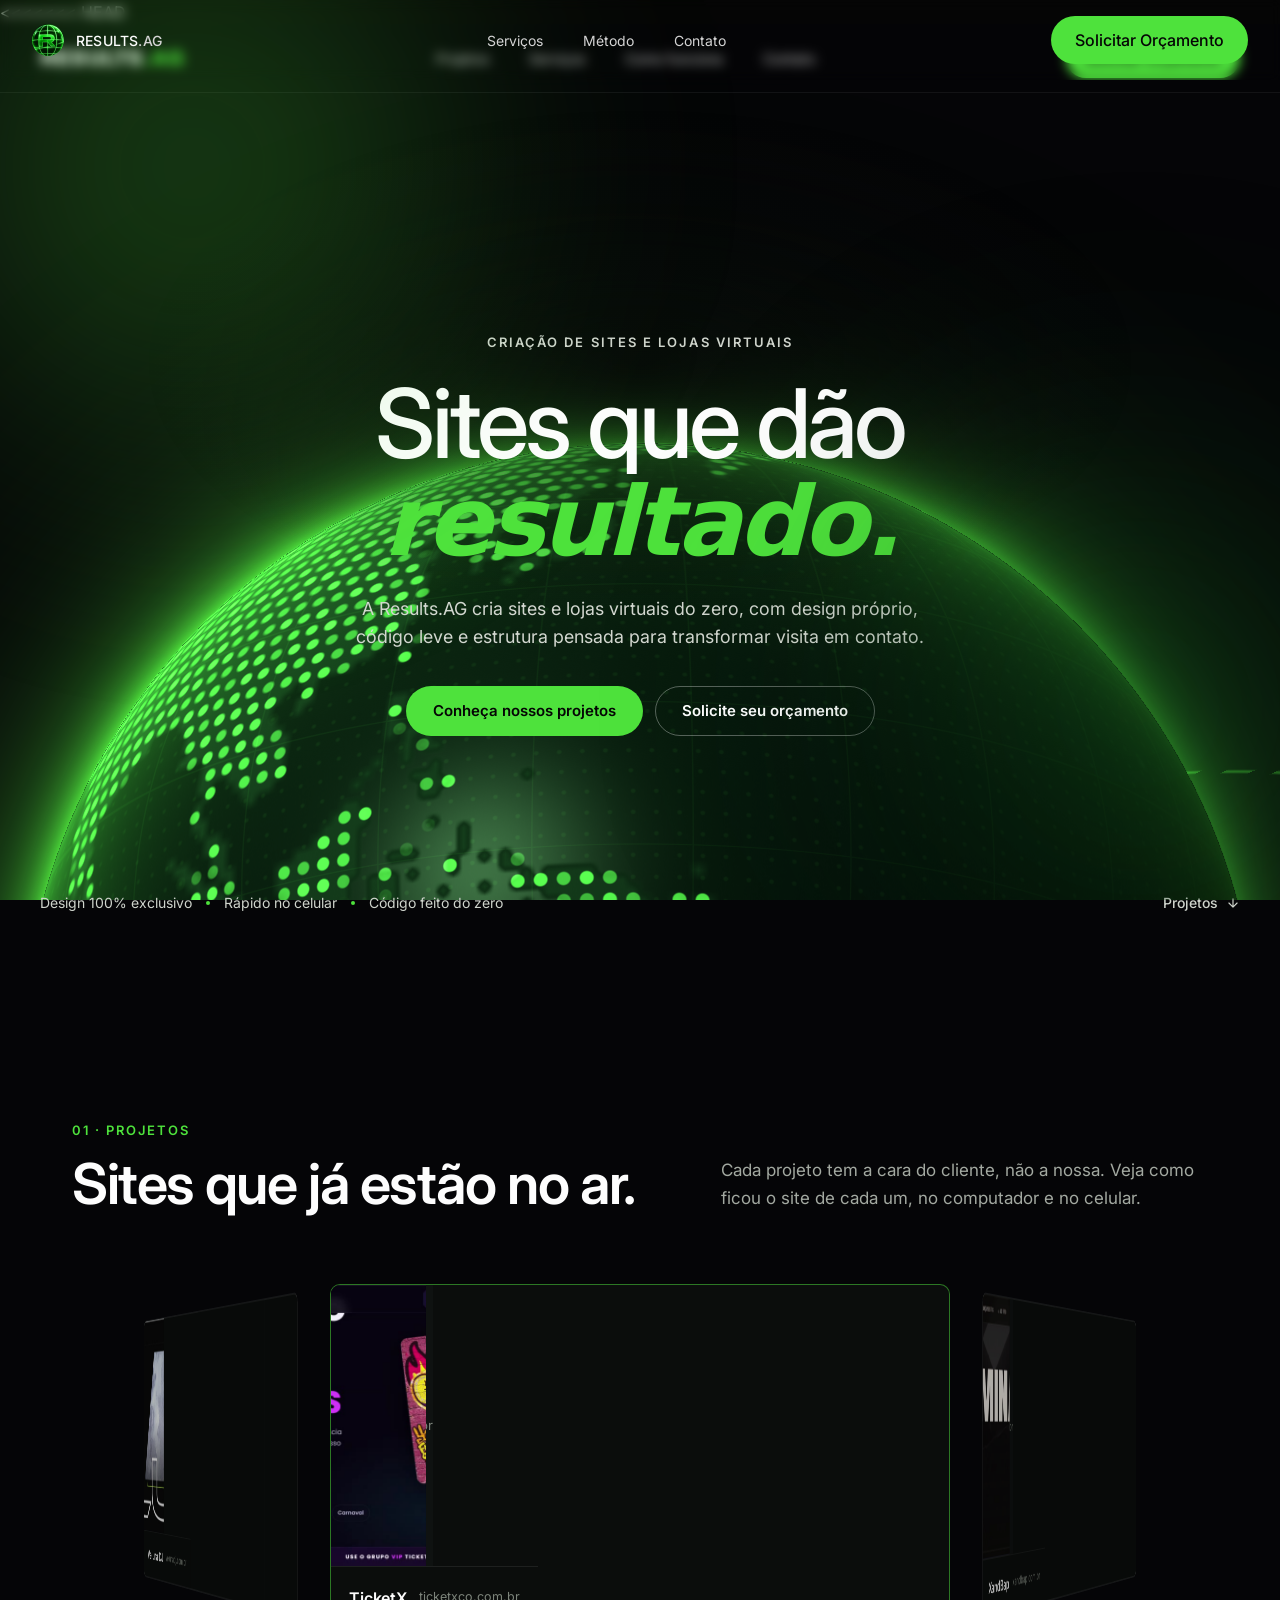
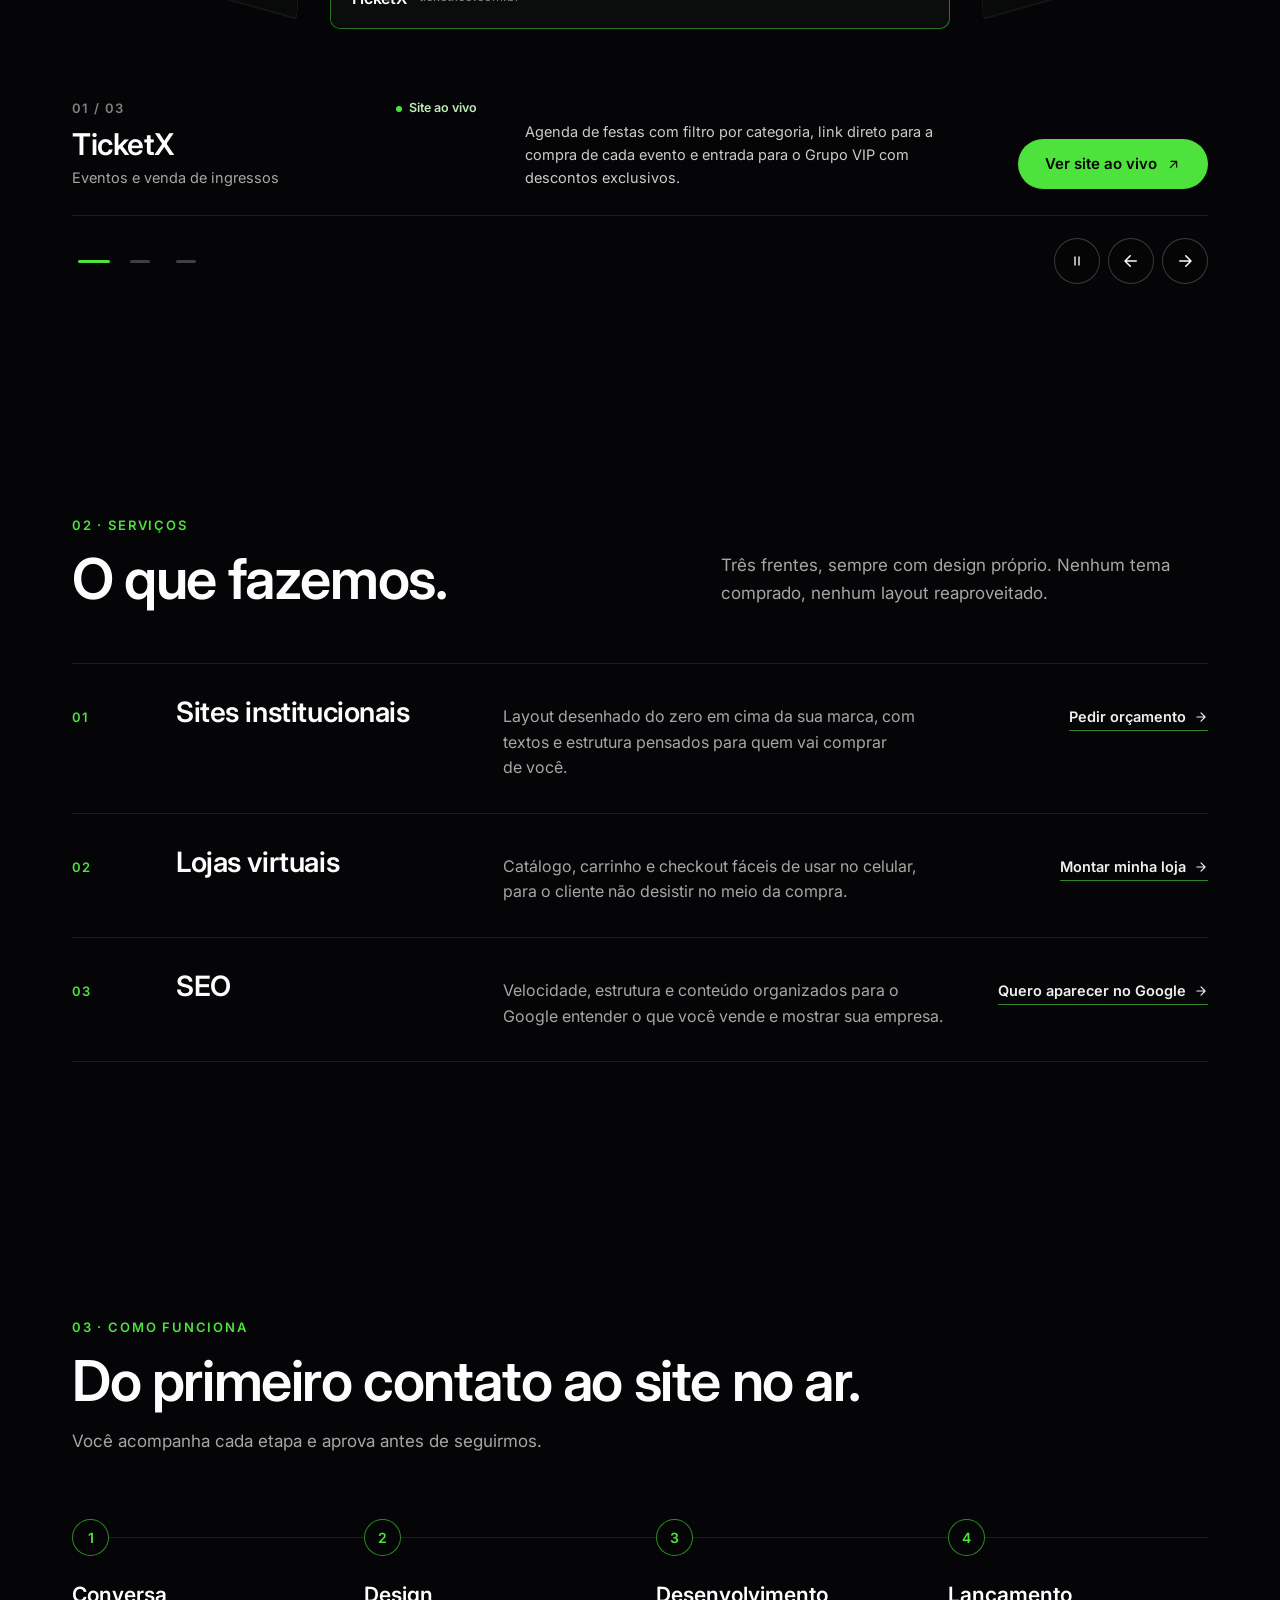
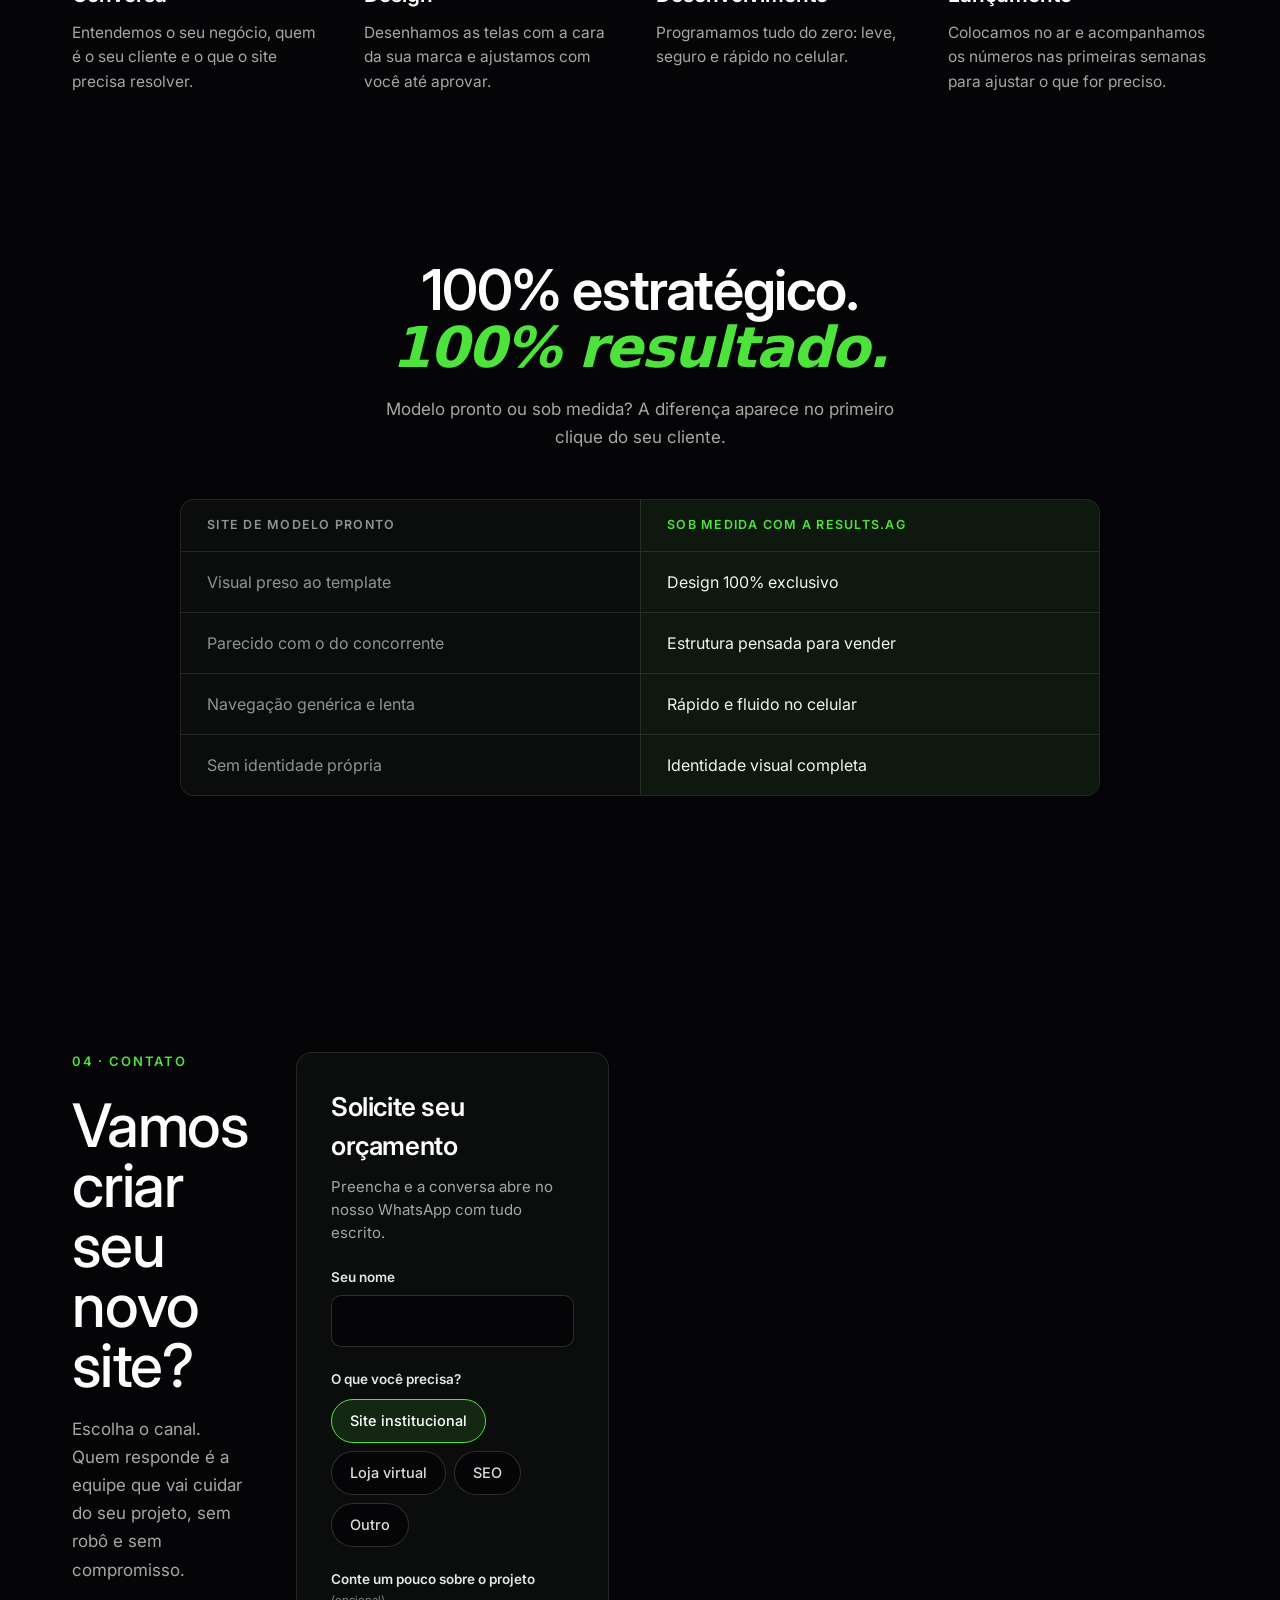
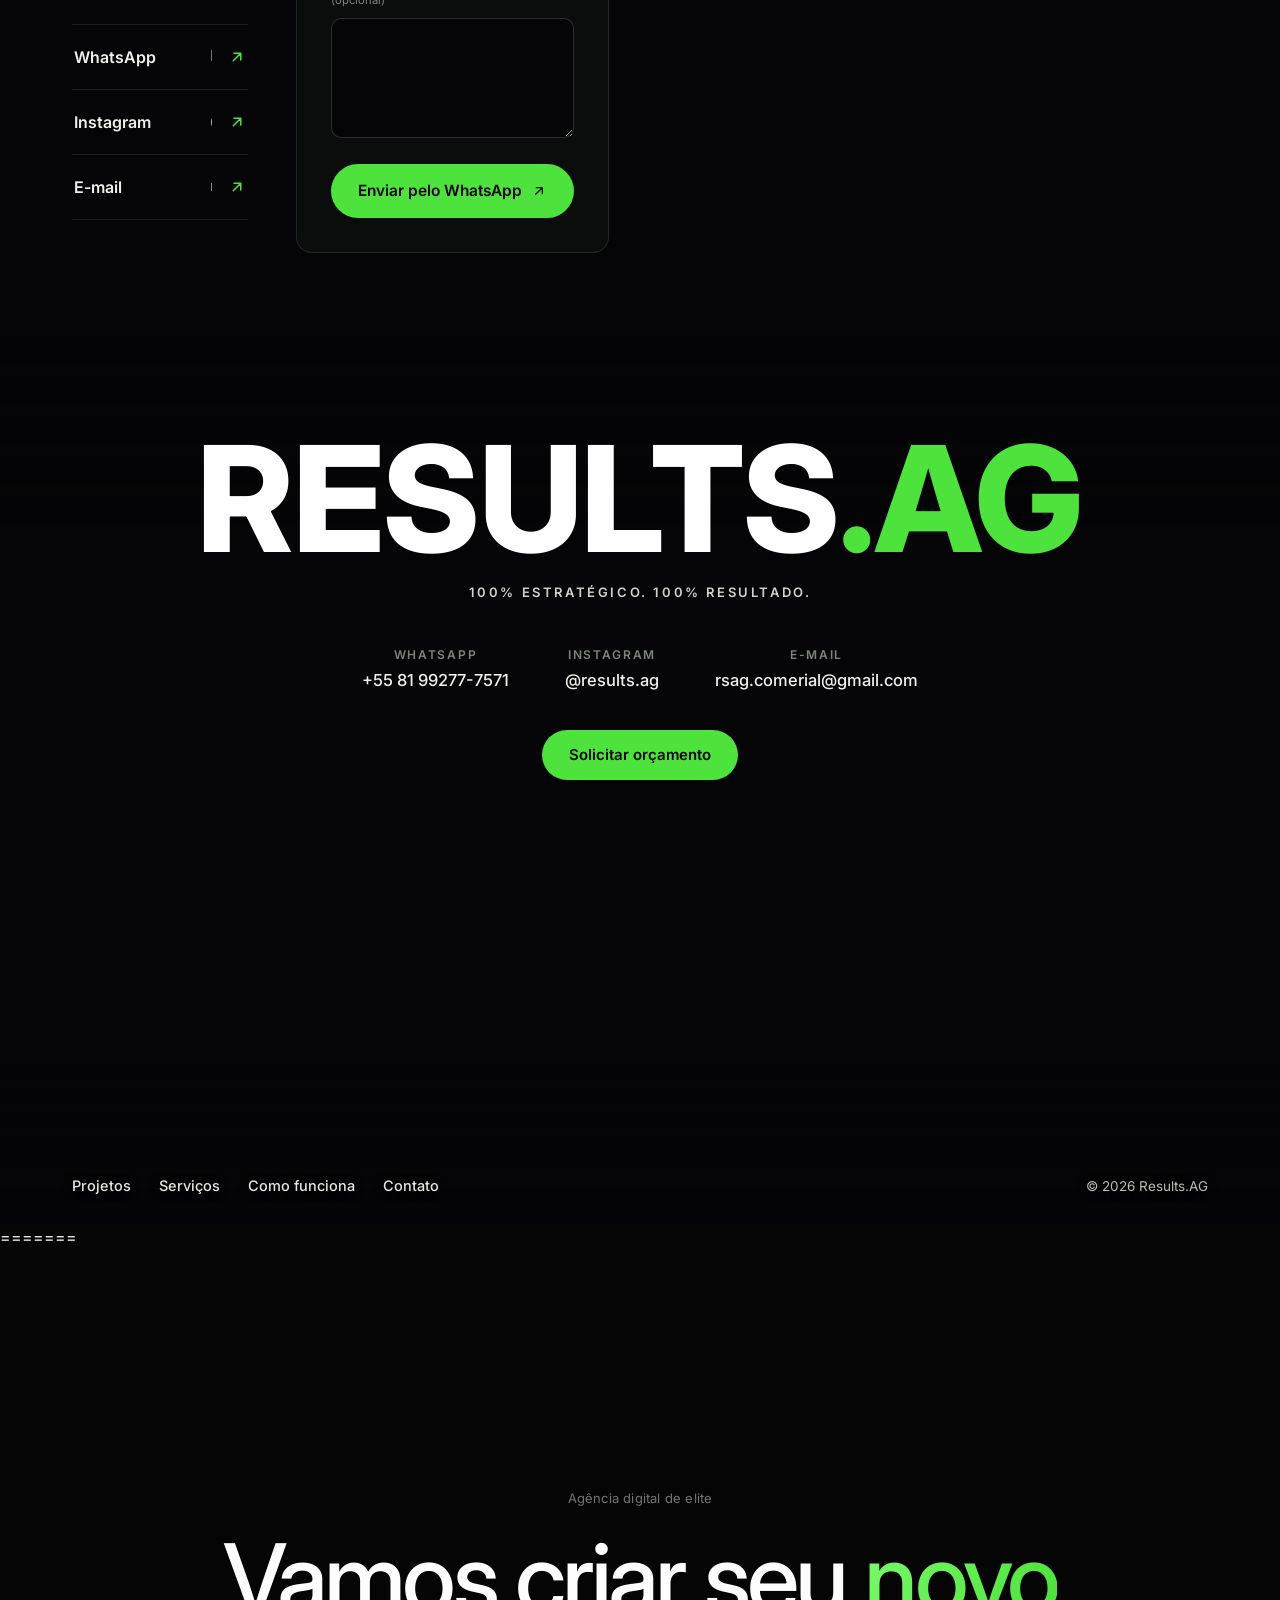
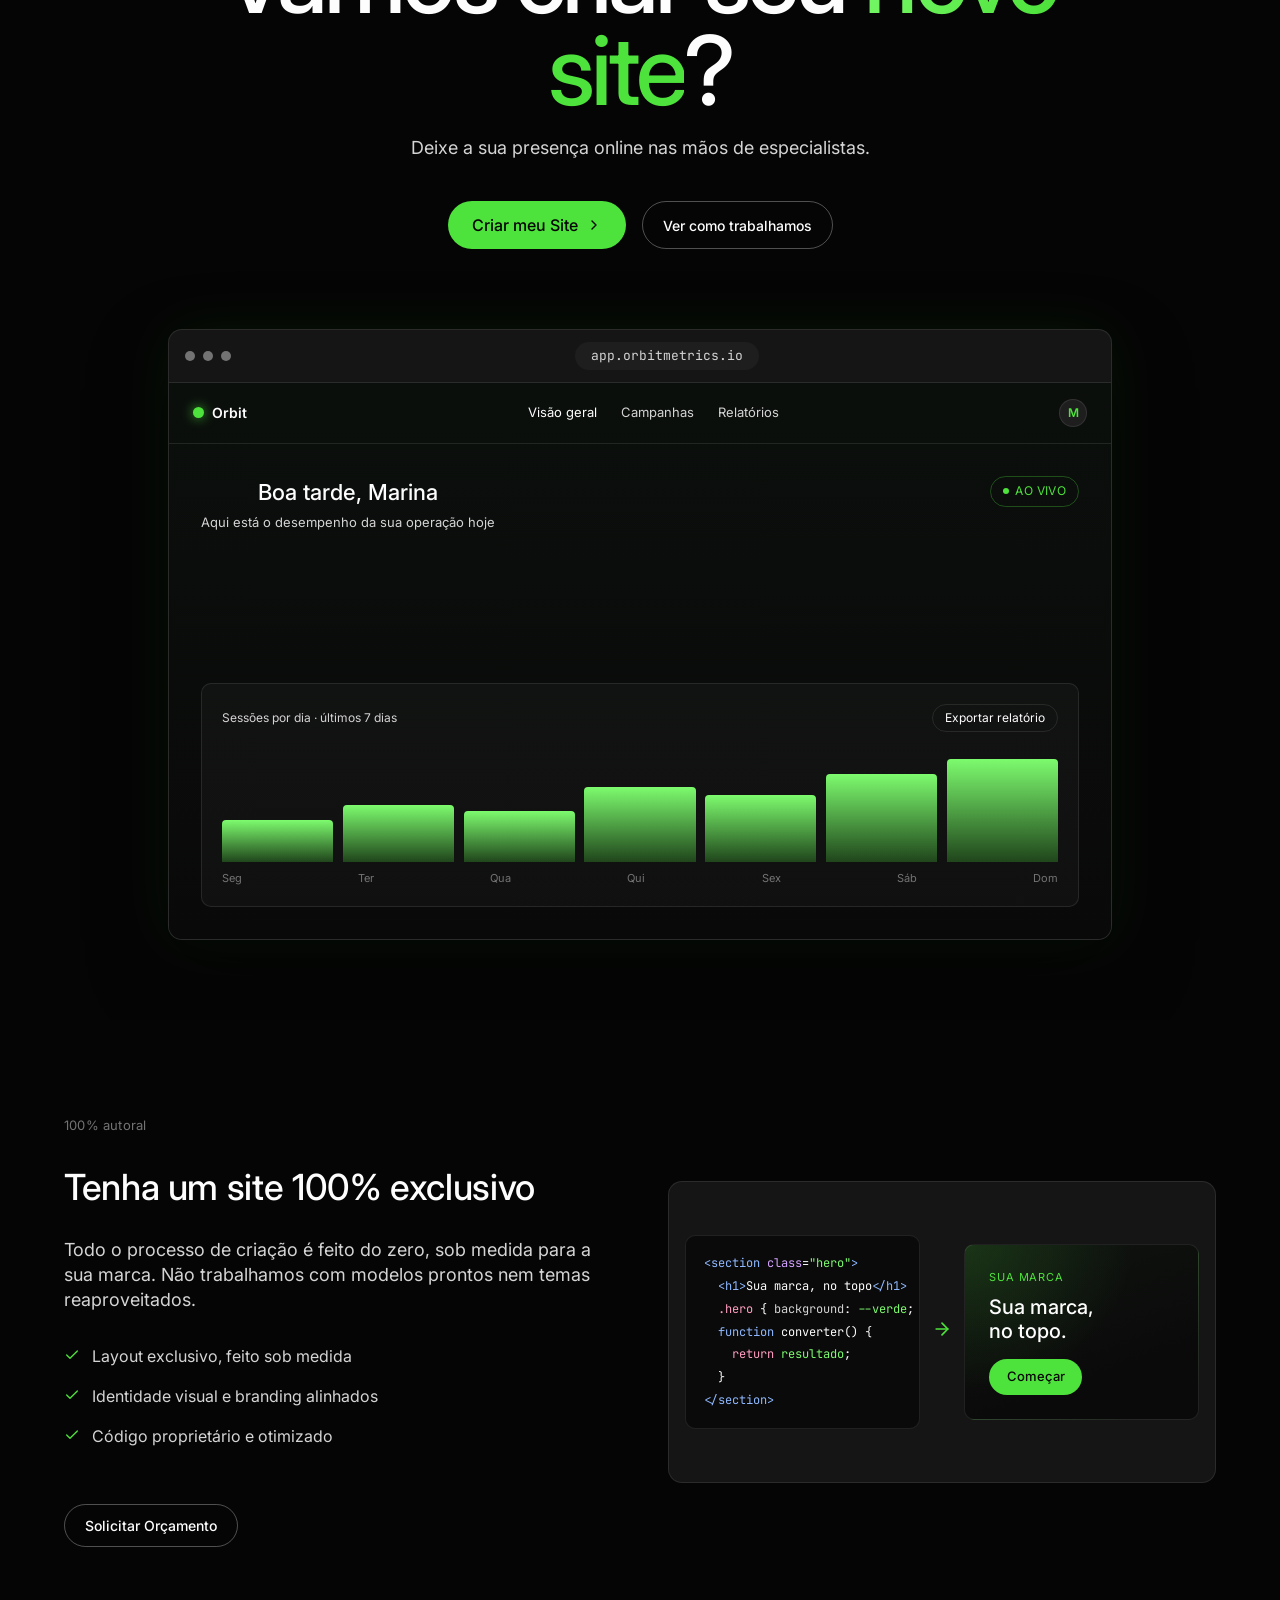
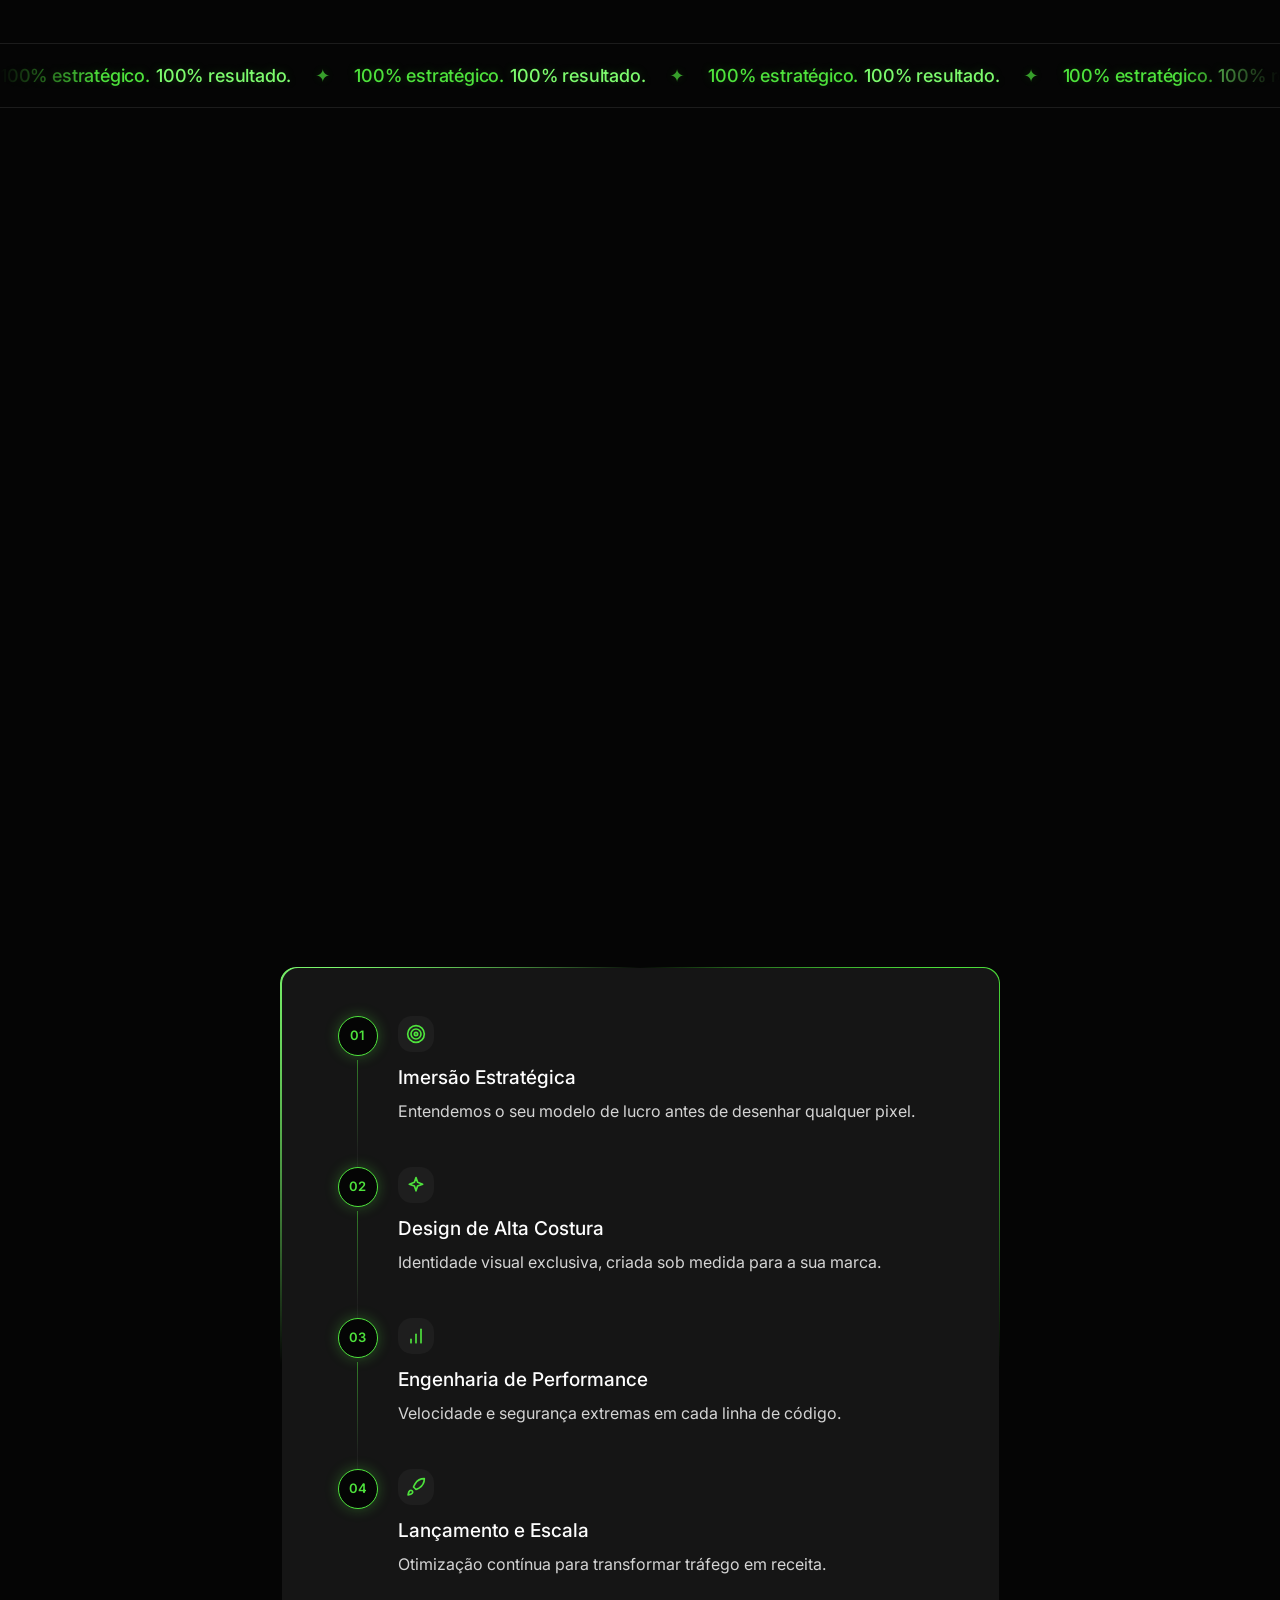
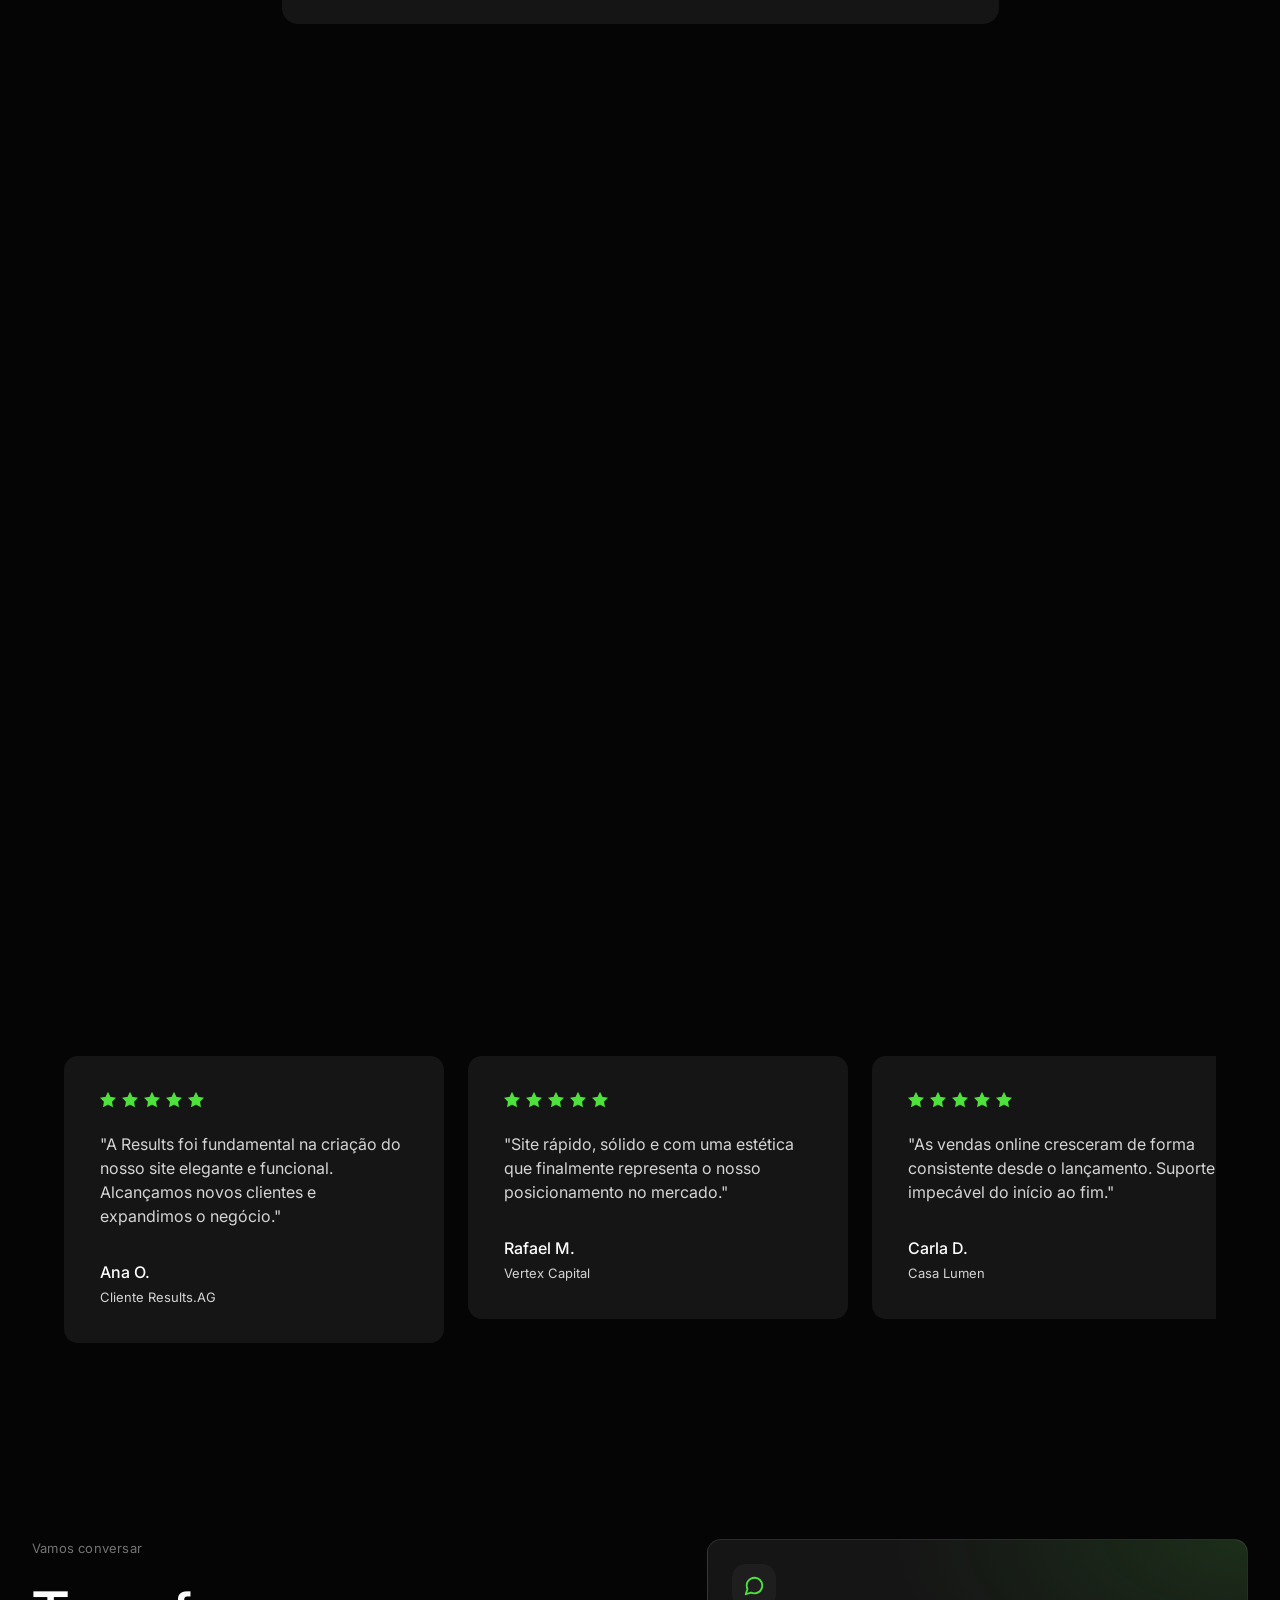
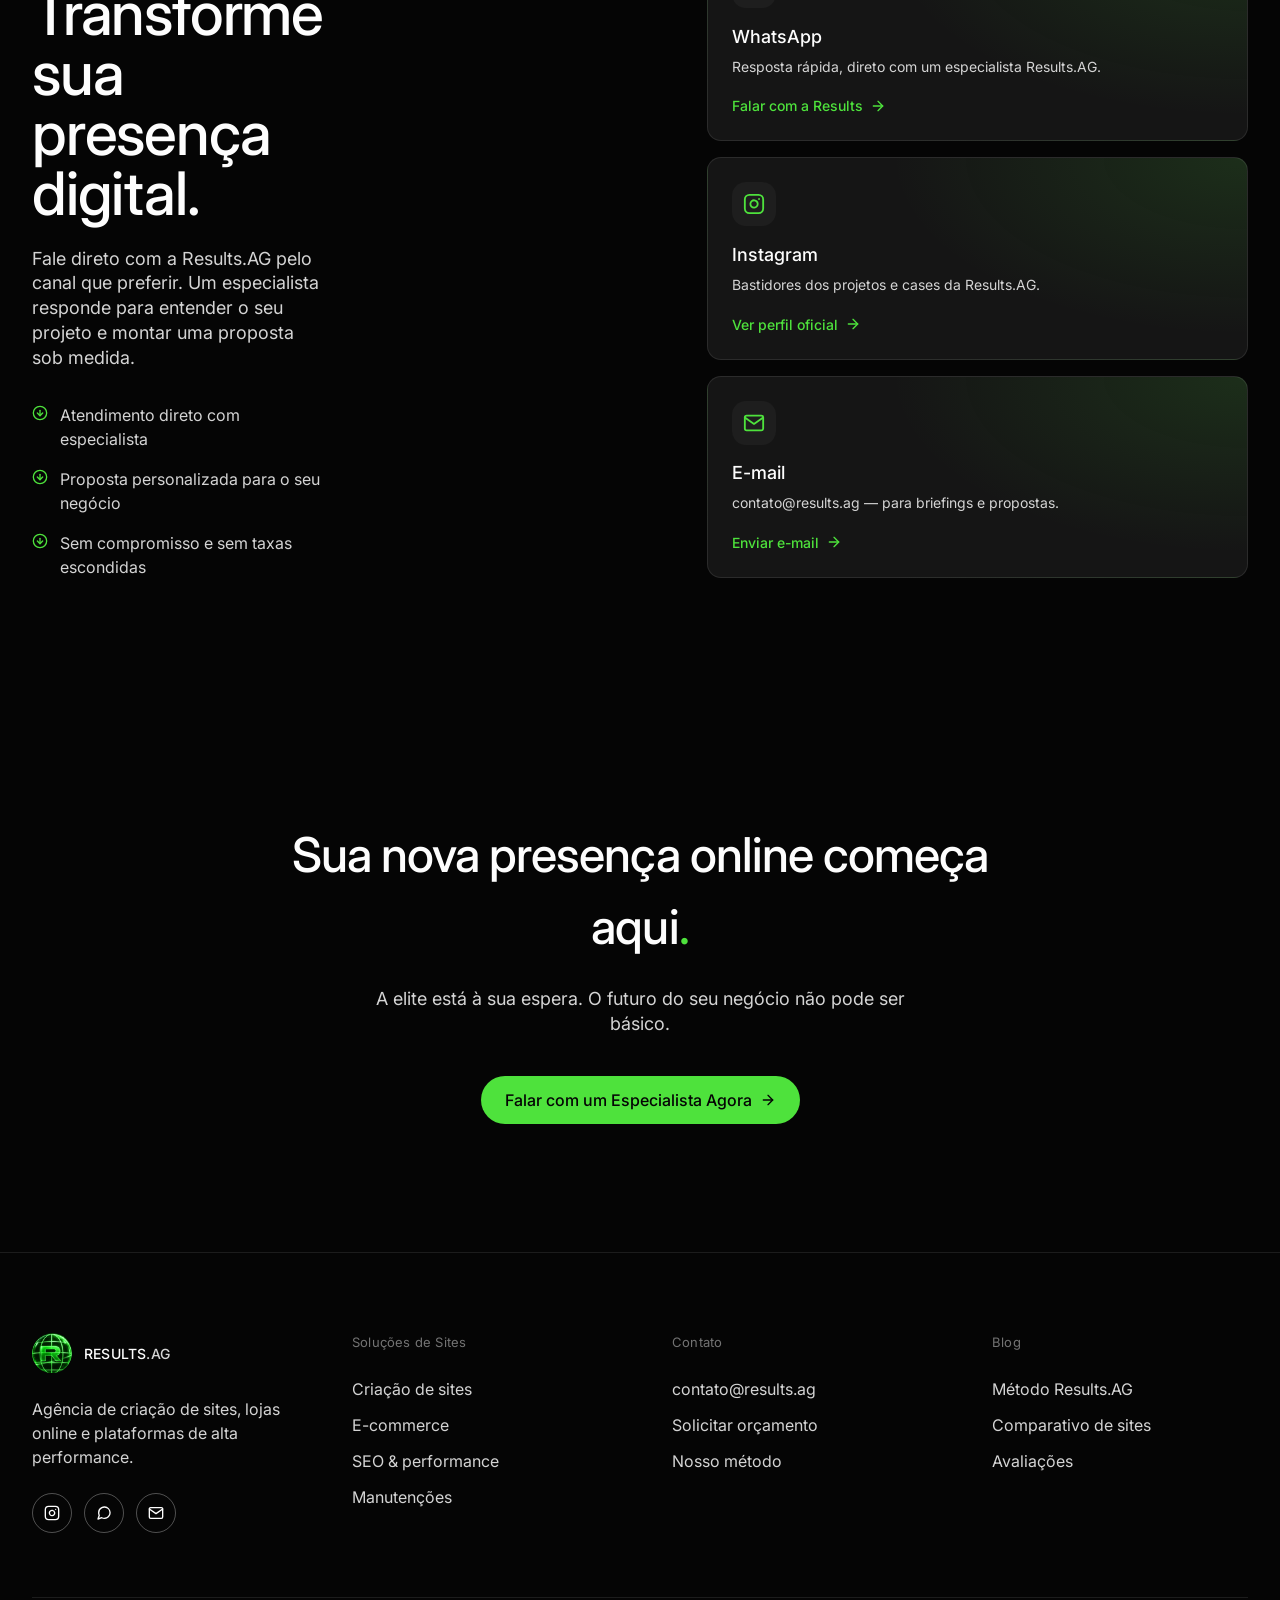
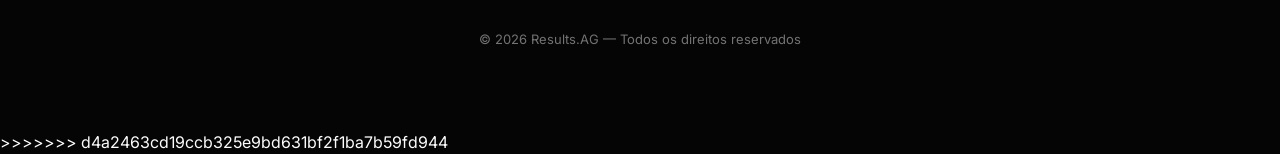
==== commit ffab2dd5: "Resolve conflitos e atualiza site Results" ====
--- a/index.html
+++ b/index.html
@@ -1,6 +1,7 @@
 <!doctype html>
 <html lang="pt-BR">
 <head>
+<<<<<<< HEAD
 <meta charset="utf-8">
 <meta name="viewport" content="width=device-width, initial-scale=1, viewport-fit=cover">
 <title>Results.AG · Criação de sites e lojas virtuais sob medida</title>
@@ -318,5 +319,566 @@
 <script src="assets/js/globe.js" defer></script>
 <script src="assets/js/intro.js" defer></script>
 <script src="assets/js/site.js" defer></script>
+=======
+<meta charset="UTF-8" />
+<meta name="viewport" content="width=device-width, initial-scale=1.0" />
+<title>RESULTS.AG — Agência digital de elite e sites de alta performance</title>
+<meta name="description" content="Criação de sites de elite, e-commerce de alta performance e SEO estratégico. Engenharia de performance e design autoral para marcas que não aceitam o comum." />
+<meta property="og:title" content="RESULTS.AG — Agência digital de elite" />
+<meta property="og:description" content="Transformamos presença digital em ativos de alto rendimento." />
+<meta property="og:type" content="website" />
+<meta name="twitter:card" content="summary_large_image" />
+<link rel="icon" href="assets/favicon.png" type="image/png" />
+<link rel="stylesheet" href="styles.css" />
+</head>
+<body>
+
+<!-- ambient living background: transição contínua verde/preto -->
+<div class="ambient-bg" aria-hidden="true">
+  <div class="ambient-blob green"></div>
+  <div class="ambient-blob dark"></div>
+</div>
+
+<!-- ============ NAV ============ -->
+<header class="site-header">
+  <div class="container-wide nav-row">
+    <a href="#top" class="brand">
+      <img src="assets/favicon.png" alt="Results.AG" class="logo-mark" />
+      <span class="wordmark">RESULTS<span>.AG</span></span>
+    </a>
+
+    <nav class="nav-links">
+      <a href="#servicos">Serviços</a>
+      <a href="#metodo">Método</a>
+      <a href="#contato">Contato</a>
+    </nav>
+
+    <div class="nav-actions">
+      <a href="#contato" class="btn-cta nav-cta">Solicitar Orçamento</a>
+      <button type="button" class="nav-toggle" id="navToggle" aria-label="Abrir menu">
+        <svg id="iconMenu" width="16" height="16" viewBox="0 0 24 24" fill="none" stroke="currentColor" stroke-width="2" stroke-linecap="round" stroke-linejoin="round"><line x1="4" y1="12" x2="20" y2="12"/><line x1="4" y1="6" x2="20" y2="6"/><line x1="4" y1="18" x2="20" y2="18"/></svg>
+        <svg id="iconClose" width="16" height="16" viewBox="0 0 24 24" fill="none" stroke="currentColor" stroke-width="2" stroke-linecap="round" stroke-linejoin="round" style="display:none"><line x1="18" y1="6" x2="6" y2="18"/><line x1="6" y1="6" x2="18" y2="18"/></svg>
+      </button>
+    </div>
+  </div>
+
+  <nav class="nav-mobile" id="navMobile">
+    <a href="#servicos">Serviços</a>
+    <a href="#metodo">Método</a>
+    <a href="#contato">Contato</a>
+    <a href="#contato" class="btn-outline-green">Solicitar Orçamento</a>
+  </nav>
+</header>
+
+<main>
+
+  <!-- ============ HERO ============ -->
+  <section id="top" class="hero">
+    <div class="hero-inner reveal">
+      <p class="text-eyebrow">Agência digital de elite</p>
+      <h1>Vamos criar seu <span class="accent">novo site</span>?</h1>
+      <p class="hero-sub">Deixe a sua presença online nas mãos de especialistas.</p>
+      <div class="hero-ctas">
+        <a href="#contato" class="btn-cta">
+          Criar meu Site
+          <svg width="16" height="16" viewBox="0 0 24 24" fill="none" stroke="currentColor" stroke-width="2" stroke-linecap="round" stroke-linejoin="round"><polyline points="9 18 15 12 9 6"/></svg>
+        </a>
+        <a href="#metodo" class="btn-ghost">Ver como trabalhamos</a>
+      </div>
+
+      <!-- ===== "Site dentro do site": demonstração viva de um projeto real da Results.AG ===== -->
+      <div class="hero-browser">
+        <div class="browser-bar">
+          <span class="browser-dot"></span>
+          <span class="browser-dot"></span>
+          <span class="browser-dot"></span>
+          <span class="browser-url">app.orbitmetrics.io</span>
+        </div>
+
+        <div class="demo-app" aria-label="Demonstração interativa: painel Orbit, projeto criado pela Results.AG">
+          <div class="demo-app-header">
+            <div class="demo-brand">
+              <span class="demo-dot-mark"></span>
+              <span>Orbit</span>
+            </div>
+            <nav class="demo-nav">
+              <a href="#" class="is-active" tabindex="-1">Visão geral</a>
+              <a href="#" tabindex="-1">Campanhas</a>
+              <a href="#" tabindex="-1">Relatórios</a>
+            </nav>
+            <div class="demo-avatar" aria-hidden="true">M</div>
+          </div>
+
+          <div class="demo-app-body">
+            <div class="demo-toprow">
+              <div>
+                <p class="demo-greeting">Boa tarde, Marina</p>
+                <p class="demo-subgreeting">Aqui está o desempenho da sua operação hoje</p>
+              </div>
+              <span class="demo-live"><i></i> ao vivo</span>
+            </div>
+
+            <div class="demo-stats">
+              <div class="demo-stat-card reveal">
+                <p class="demo-stat-label">Receita mensal</p>
+                <p class="demo-stat-value" data-count-to="128400" data-format="brl">R$ 0</p>
+                <p class="demo-stat-delta up">+18,4%</p>
+                <svg class="demo-spark" viewBox="0 0 100 32" preserveAspectRatio="none"><polyline points="0,26 15,22 30,24 45,14 60,18 75,8 90,10 100,4"/></svg>
+              </div>
+              <div class="demo-stat-card reveal">
+                <p class="demo-stat-label">Taxa de conversão</p>
+                <p class="demo-stat-value" data-count-to="4.8" data-format="pct">0%</p>
+                <p class="demo-stat-delta up">+0,6 p.p.</p>
+                <svg class="demo-spark" viewBox="0 0 100 32" preserveAspectRatio="none"><polyline points="0,20 15,24 30,16 45,18 60,10 75,14 90,6 100,8"/></svg>
+              </div>
+              <div class="demo-stat-card reveal">
+                <p class="demo-stat-label">Novos leads</p>
+                <p class="demo-stat-value" data-count-to="312" data-format="int">0</p>
+                <p class="demo-stat-delta up">+24%</p>
+                <svg class="demo-spark" viewBox="0 0 100 32" preserveAspectRatio="none"><polyline points="0,24 15,20 30,22 45,12 60,16 75,6 90,12 100,2"/></svg>
+              </div>
+            </div>
+
+            <div class="demo-chart-card reveal">
+              <div class="demo-chart-head">
+                <p>Sessões por dia · últimos 7 dias</p>
+                <button type="button" class="demo-export" tabindex="-1">Exportar relatório</button>
+              </div>
+              <div class="demo-bars" aria-hidden="true">
+                <span style="--h:38%"></span>
+                <span style="--h:52%"></span>
+                <span style="--h:46%"></span>
+                <span style="--h:68%"></span>
+                <span style="--h:61%"></span>
+                <span style="--h:80%"></span>
+                <span style="--h:94%"></span>
+              </div>
+              <div class="demo-bars-labels">
+                <span>Seg</span><span>Ter</span><span>Qua</span><span>Qui</span><span>Sex</span><span>Sáb</span><span>Dom</span>
+              </div>
+            </div>
+          </div>
+        </div>
+      </div>
+    </div>
+  </section>
+
+  <!-- Seção de provas/estatísticas removida a pedido do cliente -->
+
+  <!-- ============ EXCLUSIVO ============ -->
+  <section class="section-pad border-t hairline">
+    <div class="container feature-grid">
+      <div class="reveal">
+        <p class="text-eyebrow">100% autoral</p>
+        <h2>Tenha um site <span class="accent">100% exclusivo</span></h2>
+        <p class="lede">Todo o processo de criação é feito do zero, sob medida para a sua marca. Não trabalhamos com modelos prontos nem temas reaproveitados.</p>
+        <ul class="check-list">
+          <li>
+            <svg width="16" height="16" viewBox="0 0 24 24" fill="none" stroke="currentColor" stroke-width="2" stroke-linecap="round" stroke-linejoin="round"><polyline points="20 6 9 17 4 12"/></svg>
+            Layout exclusivo, feito sob medida
+          </li>
+          <li>
+            <svg width="16" height="16" viewBox="0 0 24 24" fill="none" stroke="currentColor" stroke-width="2" stroke-linecap="round" stroke-linejoin="round"><polyline points="20 6 9 17 4 12"/></svg>
+            Identidade visual e branding alinhados
+          </li>
+          <li>
+            <svg width="16" height="16" viewBox="0 0 24 24" fill="none" stroke="currentColor" stroke-width="2" stroke-linecap="round" stroke-linejoin="round"><polyline points="20 6 9 17 4 12"/></svg>
+            Código proprietário e otimizado
+          </li>
+        </ul>
+        <a href="#contato" class="btn-outline-green" style="margin-top:2.5rem;">Solicitar Orçamento</a>
+      </div>
+
+      <div class="reveal">
+        <div class="feature-card">
+          <div class="code-preview-panel" aria-hidden="true">
+            <div class="code-preview-code">
+              <p><span class="tk-tag">&lt;section</span> <span class="tk-attr">class</span>=<span class="tk-str">"hero"</span><span class="tk-tag">&gt;</span></p>
+              <p>&nbsp;&nbsp;<span class="tk-tag">&lt;h1&gt;</span><span class="tk-plain">Sua marca, no topo</span><span class="tk-tag">&lt;/h1&gt;</span></p>
+              <p>&nbsp;&nbsp;<span class="tk-key">.hero</span> { <span class="tk-prop">background</span>: <span class="tk-val">--verde</span>; }</p>
+              <p>&nbsp;&nbsp;<span class="tk-fn">function</span> <span class="tk-plain">converter</span>() {</p>
+              <p>&nbsp;&nbsp;&nbsp;&nbsp;<span class="tk-key">return</span> <span class="tk-val">resultado</span>;</p>
+              <p>&nbsp;&nbsp;}</p>
+              <p><span class="tk-tag">&lt;/section&gt;</span></p>
+            </div>
+            <div class="code-preview-arrow">
+              <svg width="20" height="20" viewBox="0 0 24 24" fill="none" stroke="currentColor" stroke-width="2" stroke-linecap="round" stroke-linejoin="round"><line x1="5" y1="12" x2="19" y2="12"/><polyline points="12 5 19 12 12 19"/></svg>
+            </div>
+            <div class="code-preview-render">
+              <span class="cp-eyebrow">sua marca</span>
+              <span class="cp-title">Sua marca,<br/>no topo.</span>
+              <span class="cp-btn">Começar</span>
+            </div>
+          </div>
+        </div>
+      </div>
+    </div>
+  </section>
+
+  <!-- ============ FAIXA DE POSICIONAMENTO ============ -->
+  <section class="statement-band">
+    <div class="statement-track-wrap">
+      <div class="statement-track">
+        <span>100% estratégico.<em>100% resultado.</em></span>
+        <span class="statement-sep" aria-hidden="true">✦</span>
+        <span>100% estratégico.<em>100% resultado.</em></span>
+        <span class="statement-sep" aria-hidden="true">✦</span>
+        <span>100% estratégico.<em>100% resultado.</em></span>
+        <span class="statement-sep" aria-hidden="true">✦</span>
+        <span>100% estratégico.<em>100% resultado.</em></span>
+        <span class="statement-sep" aria-hidden="true">✦</span>
+      </div>
+    </div>
+  </section>
+  <!-- Carrossel antigo removido a pedido do cliente -->
+
+  <!-- ============ SERVIÇOS ============ -->
+  <section id="servicos" class="section-pad border-y hairline">
+    <div class="container" style="position:relative;">
+      <div class="section-head reveal">
+        <p class="text-eyebrow">Serviços</p>
+        <h2>Serviços de elite<span class="accent">.</span></h2>
+      </div>
+
+      <div class="servicos-grid">
+        <article class="card card-elite reveal">
+          <span class="icon-badge">
+            <svg width="20" height="20" viewBox="0 0 24 24" fill="none" stroke="currentColor" stroke-width="2" stroke-linecap="round" stroke-linejoin="round"><rect x="3" y="3" width="18" height="18" rx="2"/><line x1="3" y1="9" x2="21" y2="9"/><line x1="9" y1="21" x2="9" y2="9"/></svg>
+          </span>
+          <h3>Criação de Sites de Elite</h3>
+          <p>Esqueça templates genéricos. Criamos experiências sob medida que elevam o valor da sua marca.</p>
+          <a href="#contato" class="card-link">
+            Criar meu site
+            <svg width="16" height="16" viewBox="0 0 24 24" fill="none" stroke="currentColor" stroke-width="2" stroke-linecap="round" stroke-linejoin="round"><polyline points="9 18 15 12 9 6"/></svg>
+          </a>
+        </article>
+
+        <article class="card card-elite reveal">
+          <span class="icon-badge">
+            <svg width="20" height="20" viewBox="0 0 24 24" fill="none" stroke="currentColor" stroke-width="2" stroke-linecap="round" stroke-linejoin="round"><circle cx="9" cy="21" r="1"/><circle cx="20" cy="21" r="1"/><path d="M1 1h4l2.68 13.39a2 2 0 0 0 2 1.61h9.72a2 2 0 0 0 2-1.61L23 6H6"/></svg>
+          </span>
+          <h3>E-commerce de Alta Performance</h3>
+          <p>Desenvolvidos para vender. Focamos em UX avançada e redução drástica no abandono de carrinho.</p>
+          <a href="#contato" class="card-link">
+            Criar minha loja
+            <svg width="16" height="16" viewBox="0 0 24 24" fill="none" stroke="currentColor" stroke-width="2" stroke-linecap="round" stroke-linejoin="round"><polyline points="9 18 15 12 9 6"/></svg>
+          </a>
+        </article>
+
+        <article class="card card-elite reveal">
+          <span class="icon-badge">
+            <svg width="20" height="20" viewBox="0 0 24 24" fill="none" stroke="currentColor" stroke-width="2" stroke-linecap="round" stroke-linejoin="round"><circle cx="11" cy="11" r="8"/><line x1="21" y1="21" x2="16.65" y2="16.65"/></svg>
+          </span>
+          <h3>SEO & Autoridade Digital</h3>
+          <p>Domine os algoritmos. Garantimos que sua empresa seja a referência para quem realmente quer comprar.</p>
+          <a href="#contato" class="card-link">
+            Solicitar orçamento
+            <svg width="16" height="16" viewBox="0 0 24 24" fill="none" stroke="currentColor" stroke-width="2" stroke-linecap="round" stroke-linejoin="round"><polyline points="9 18 15 12 9 6"/></svg>
+          </a>
+        </article>
+      </div>
+    </div>
+  </section>
+
+  <!-- ============ MÉTODO ============ -->
+  <section id="metodo" class="section-pad">
+    <div class="container">
+      <div class="section-head reveal">
+        <p class="text-eyebrow">O Método</p>
+        <h2>A Rota do Sucesso</h2>
+      </div>
+
+      <div class="metodo-box-wrap reveal">
+        <div class="metodo-box-glow" aria-hidden="true"></div>
+        <div class="metodo-box">
+          <ol class="metodo-route">
+            <li class="metodo-route-item">
+              <div class="metodo-route-marker">
+                <span class="metodo-n">01</span>
+              </div>
+              <div class="metodo-route-content">
+                <div class="metodo-route-icon">
+                  <svg width="20" height="20" viewBox="0 0 24 24" fill="none" stroke="currentColor" stroke-width="2" stroke-linecap="round" stroke-linejoin="round"><circle cx="12" cy="12" r="10"/><circle cx="12" cy="12" r="6"/><circle cx="12" cy="12" r="2"/></svg>
+                </div>
+                <h3>Imersão Estratégica</h3>
+                <p>Entendemos o seu modelo de lucro antes de desenhar qualquer pixel.</p>
+              </div>
+            </li>
+
+            <li class="metodo-route-item">
+              <div class="metodo-route-marker">
+                <span class="metodo-n">02</span>
+              </div>
+              <div class="metodo-route-content">
+                <div class="metodo-route-icon">
+                  <svg width="20" height="20" viewBox="0 0 24 24" fill="none" stroke="currentColor" stroke-width="2" stroke-linecap="round" stroke-linejoin="round"><path d="M12 3l1.9 5.8L20 11l-6.1 2.2L12 19l-1.9-5.8L4 11l6.1-2.2L12 3z"/></svg>
+                </div>
+                <h3>Design de Alta Costura</h3>
+                <p>Identidade visual exclusiva, criada sob medida para a sua marca.</p>
+              </div>
+            </li>
+
+            <li class="metodo-route-item">
+              <div class="metodo-route-marker">
+                <span class="metodo-n">03</span>
+              </div>
+              <div class="metodo-route-content">
+                <div class="metodo-route-icon">
+                  <svg width="20" height="20" viewBox="0 0 24 24" fill="none" stroke="currentColor" stroke-width="2" stroke-linecap="round" stroke-linejoin="round"><path d="M12 20V10"/><path d="M18 20V4"/><path d="M6 20v-4"/></svg>
+                </div>
+                <h3>Engenharia de Performance</h3>
+                <p>Velocidade e segurança extremas em cada linha de código.</p>
+              </div>
+            </li>
+
+            <li class="metodo-route-item">
+              <div class="metodo-route-marker">
+                <span class="metodo-n">04</span>
+              </div>
+              <div class="metodo-route-content">
+                <div class="metodo-route-icon">
+                  <svg width="20" height="20" viewBox="0 0 24 24" fill="none" stroke="currentColor" stroke-width="2" stroke-linecap="round" stroke-linejoin="round"><path d="M4.5 16.5c-1.5 1.26-2 5-2 5s3.74-.5 5-2c.71-.84.7-2.13-.09-2.91a2.18 2.18 0 0 0-2.91-.09z"/><path d="M12 15l-3-3a22 22 0 0 1 2-3.95A12.88 12.88 0 0 1 22 2c0 2.72-.78 7.5-6 11a22.35 22.35 0 0 1-4 2z"/></svg>
+                </div>
+                <h3>Lançamento e Escala</h3>
+                <p>Otimização contínua para transformar tráfego em receita.</p>
+              </div>
+            </li>
+          </ol>
+        </div>
+      </div>
+    </div>
+  </section>
+
+  <!-- ============ COMPARATIVO ============ -->
+  <section class="section-pad border-t hairline">
+    <div class="container">
+      <div class="section-head reveal">
+        <p class="text-eyebrow">Comparativo</p>
+        <h2>Conheça as <span class="accent">diferenças</span> entre sites</h2>
+      </div>
+
+      <div class="comparativo-grid">
+        <div class="compare-card reveal">
+          <p class="text-eyebrow">Site com modelo pré-definido</p>
+          <ul>
+            <li><svg width="16" height="16" viewBox="0 0 24 24" fill="none" stroke="currentColor" stroke-width="2" stroke-linecap="round" stroke-linejoin="round"><line x1="5" y1="12" x2="19" y2="12"/></svg>Visual limitado por template</li>
+            <li><svg width="16" height="16" viewBox="0 0 24 24" fill="none" stroke="currentColor" stroke-width="2" stroke-linecap="round" stroke-linejoin="round"><line x1="5" y1="12" x2="19" y2="12"/></svg>Investimento alto para captar clientes</li>
+            <li><svg width="16" height="16" viewBox="0 0 24 24" fill="none" stroke="currentColor" stroke-width="2" stroke-linecap="round" stroke-linejoin="round"><line x1="5" y1="12" x2="19" y2="12"/></svg>Experiência de navegação genérica</li>
+            <li><svg width="16" height="16" viewBox="0 0 24 24" fill="none" stroke="currentColor" stroke-width="2" stroke-linecap="round" stroke-linejoin="round"><line x1="5" y1="12" x2="19" y2="12"/></svg>Nenhuma identidade visual própria</li>
+          </ul>
+        </div>
+        <div class="compare-card good card-elite reveal">
+          <p class="text-eyebrow accent">Site sob medida Results.AG</p>
+          <ul>
+            <li><svg width="16" height="16" viewBox="0 0 24 24" fill="none" stroke="currentColor" stroke-width="2" stroke-linecap="round" stroke-linejoin="round"><polyline points="20 6 9 17 4 12"/></svg>Design autoral 100% exclusivo</li>
+            <li><svg width="16" height="16" viewBox="0 0 24 24" fill="none" stroke="currentColor" stroke-width="2" stroke-linecap="round" stroke-linejoin="round"><polyline points="20 6 9 17 4 12"/></svg>Estrutura pensada para converter</li>
+            <li><svg width="16" height="16" viewBox="0 0 24 24" fill="none" stroke="currentColor" stroke-width="2" stroke-linecap="round" stroke-linejoin="round"><polyline points="20 6 9 17 4 12"/></svg>Navegação fluida e performance extrema</li>
+            <li><svg width="16" height="16" viewBox="0 0 24 24" fill="none" stroke="currentColor" stroke-width="2" stroke-linecap="round" stroke-linejoin="round"><polyline points="20 6 9 17 4 12"/></svg>Identidade visual e branding completos</li>
+          </ul>
+        </div>
+      </div>
+    </div>
+  </section>
+
+  <!-- ============ DEPOIMENTOS ============ -->
+  <section class="section-pad border-t hairline">
+    <div class="container">
+      <div class="depoimentos-hint reveal">
+        <span>Arraste para navegar</span>
+        <button type="button" class="depoimentos-nav" id="depoimentosNavBtn" aria-label="Ver mais avaliações">
+          <svg width="16" height="16" viewBox="0 0 24 24" fill="none" stroke="currentColor" stroke-width="2" stroke-linecap="round" stroke-linejoin="round"><line x1="5" y1="12" x2="19" y2="12"/><polyline points="12 5 19 12 12 19"/></svg>
+        </button>
+      </div>
+
+      <div class="section-head reveal">
+        <p class="text-eyebrow">Avaliações</p>
+        <h2>Clientes que alcançaram resultados</h2>
+      </div>
+
+      <div class="depoimentos-track-wrap">
+        <div class="depoimentos-grid" id="depoimentosTrack">
+        <figure class="testimonial card-elite reveal">
+          <div class="stars">
+            <svg width="16" height="16" viewBox="0 0 24 24" fill="currentColor" stroke="currentColor" stroke-width="2"><polygon points="12 2 15.09 8.26 22 9.27 17 14.14 18.18 21.02 12 17.77 5.82 21.02 7 14.14 2 9.27 8.91 8.26 12 2"/></svg>
+            <svg width="16" height="16" viewBox="0 0 24 24" fill="currentColor" stroke="currentColor" stroke-width="2"><polygon points="12 2 15.09 8.26 22 9.27 17 14.14 18.18 21.02 12 17.77 5.82 21.02 7 14.14 2 9.27 8.91 8.26 12 2"/></svg>
+            <svg width="16" height="16" viewBox="0 0 24 24" fill="currentColor" stroke="currentColor" stroke-width="2"><polygon points="12 2 15.09 8.26 22 9.27 17 14.14 18.18 21.02 12 17.77 5.82 21.02 7 14.14 2 9.27 8.91 8.26 12 2"/></svg>
+            <svg width="16" height="16" viewBox="0 0 24 24" fill="currentColor" stroke="currentColor" stroke-width="2"><polygon points="12 2 15.09 8.26 22 9.27 17 14.14 18.18 21.02 12 17.77 5.82 21.02 7 14.14 2 9.27 8.91 8.26 12 2"/></svg>
+            <svg width="16" height="16" viewBox="0 0 24 24" fill="currentColor" stroke="currentColor" stroke-width="2"><polygon points="12 2 15.09 8.26 22 9.27 17 14.14 18.18 21.02 12 17.77 5.82 21.02 7 14.14 2 9.27 8.91 8.26 12 2"/></svg>
+          </div>
+          <blockquote>"A Results foi fundamental na criação do nosso site elegante e funcional. Alcançamos novos clientes e expandimos o negócio."</blockquote>
+          <figcaption>
+            <p class="name">Ana O.</p>
+            <p class="role">Cliente Results.AG</p>
+          </figcaption>
+        </figure>
+
+        <figure class="testimonial card-elite reveal">
+          <div class="stars">
+            <svg width="16" height="16" viewBox="0 0 24 24" fill="currentColor" stroke="currentColor" stroke-width="2"><polygon points="12 2 15.09 8.26 22 9.27 17 14.14 18.18 21.02 12 17.77 5.82 21.02 7 14.14 2 9.27 8.91 8.26 12 2"/></svg>
+            <svg width="16" height="16" viewBox="0 0 24 24" fill="currentColor" stroke="currentColor" stroke-width="2"><polygon points="12 2 15.09 8.26 22 9.27 17 14.14 18.18 21.02 12 17.77 5.82 21.02 7 14.14 2 9.27 8.91 8.26 12 2"/></svg>
+            <svg width="16" height="16" viewBox="0 0 24 24" fill="currentColor" stroke="currentColor" stroke-width="2"><polygon points="12 2 15.09 8.26 22 9.27 17 14.14 18.18 21.02 12 17.77 5.82 21.02 7 14.14 2 9.27 8.91 8.26 12 2"/></svg>
+            <svg width="16" height="16" viewBox="0 0 24 24" fill="currentColor" stroke="currentColor" stroke-width="2"><polygon points="12 2 15.09 8.26 22 9.27 17 14.14 18.18 21.02 12 17.77 5.82 21.02 7 14.14 2 9.27 8.91 8.26 12 2"/></svg>
+            <svg width="16" height="16" viewBox="0 0 24 24" fill="currentColor" stroke="currentColor" stroke-width="2"><polygon points="12 2 15.09 8.26 22 9.27 17 14.14 18.18 21.02 12 17.77 5.82 21.02 7 14.14 2 9.27 8.91 8.26 12 2"/></svg>
+          </div>
+          <blockquote>"Site rápido, sólido e com uma estética que finalmente representa o nosso posicionamento no mercado."</blockquote>
+          <figcaption>
+            <p class="name">Rafael M.</p>
+            <p class="role">Vertex Capital</p>
+          </figcaption>
+        </figure>
+
+        <figure class="testimonial card-elite reveal">
+          <div class="stars">
+            <svg width="16" height="16" viewBox="0 0 24 24" fill="currentColor" stroke="currentColor" stroke-width="2"><polygon points="12 2 15.09 8.26 22 9.27 17 14.14 18.18 21.02 12 17.77 5.82 21.02 7 14.14 2 9.27 8.91 8.26 12 2"/></svg>
+            <svg width="16" height="16" viewBox="0 0 24 24" fill="currentColor" stroke="currentColor" stroke-width="2"><polygon points="12 2 15.09 8.26 22 9.27 17 14.14 18.18 21.02 12 17.77 5.82 21.02 7 14.14 2 9.27 8.91 8.26 12 2"/></svg>
+            <svg width="16" height="16" viewBox="0 0 24 24" fill="currentColor" stroke="currentColor" stroke-width="2"><polygon points="12 2 15.09 8.26 22 9.27 17 14.14 18.18 21.02 12 17.77 5.82 21.02 7 14.14 2 9.27 8.91 8.26 12 2"/></svg>
+            <svg width="16" height="16" viewBox="0 0 24 24" fill="currentColor" stroke="currentColor" stroke-width="2"><polygon points="12 2 15.09 8.26 22 9.27 17 14.14 18.18 21.02 12 17.77 5.82 21.02 7 14.14 2 9.27 8.91 8.26 12 2"/></svg>
+            <svg width="16" height="16" viewBox="0 0 24 24" fill="currentColor" stroke="currentColor" stroke-width="2"><polygon points="12 2 15.09 8.26 22 9.27 17 14.14 18.18 21.02 12 17.77 5.82 21.02 7 14.14 2 9.27 8.91 8.26 12 2"/></svg>
+          </div>
+          <blockquote>"As vendas online cresceram de forma consistente desde o lançamento. Suporte impecável do início ao fim."</blockquote>
+          <figcaption>
+            <p class="name">Carla D.</p>
+            <p class="role">Casa Lumen</p>
+          </figcaption>
+        </figure>
+        </div>
+      </div>
+    </div>
+  </section>
+
+  <!-- ============ CONTATO ============ -->
+  <section id="contato" style="padding:6rem 0;">
+    <div class="container-wide contato-grid">
+      <div class="reveal">
+        <p class="text-eyebrow">Vamos conversar</p>
+        <h2>Transforme sua presença digital.</h2>
+        <p class="lede">Fale direto com a Results.AG pelo canal que preferir. Um especialista responde para entender o seu projeto e montar uma proposta sob medida.</p>
+        <ul class="check-list">
+          <li>
+            <svg width="16" height="16" viewBox="0 0 24 24" fill="none" stroke="currentColor" stroke-width="2" stroke-linecap="round" stroke-linejoin="round"><circle cx="12" cy="12" r="10"/><polyline points="16 12 12 16 8 12"/><line x1="12" y1="8" x2="12" y2="16"/></svg>
+            Atendimento direto com especialista
+          </li>
+          <li>
+            <svg width="16" height="16" viewBox="0 0 24 24" fill="none" stroke="currentColor" stroke-width="2" stroke-linecap="round" stroke-linejoin="round"><circle cx="12" cy="12" r="10"/><polyline points="16 12 12 16 8 12"/><line x1="12" y1="8" x2="12" y2="16"/></svg>
+            Proposta personalizada para o seu negócio
+          </li>
+          <li>
+            <svg width="16" height="16" viewBox="0 0 24 24" fill="none" stroke="currentColor" stroke-width="2" stroke-linecap="round" stroke-linejoin="round"><circle cx="12" cy="12" r="10"/><polyline points="16 12 12 16 8 12"/><line x1="12" y1="8" x2="12" y2="16"/></svg>
+            Sem compromisso e sem taxas escondidas
+          </li>
+        </ul>
+      </div>
+
+      <div class="reveal contato-channels-col">
+        <div class="contato-channels">
+          <a class="channel-card" href="https://wa.me/5581999999999?text=Ol%C3%A1!%20Quero%20criar%20meu%20site%20com%20a%20Results.AG" target="_blank" rel="noopener">
+            <span class="channel-icon">
+              <svg width="22" height="22" viewBox="0 0 24 24" fill="none" stroke="currentColor" stroke-width="2" stroke-linecap="round" stroke-linejoin="round"><path d="M21 11.5a8.38 8.38 0 0 1-.9 3.8 8.5 8.5 0 0 1-7.6 4.7 8.38 8.38 0 0 1-3.8-.9L3 21l1.9-5.7a8.38 8.38 0 0 1-.9-3.8 8.5 8.5 0 0 1 4.7-7.6 8.38 8.38 0 0 1 3.8-.9h.5a8.48 8.48 0 0 1 8 8v.5z"/></svg>
+            </span>
+            <span class="channel-name">WhatsApp</span>
+            <span class="channel-desc">Resposta rápida, direto com um especialista Results.AG.</span>
+            <span class="channel-cta">Falar com a Results
+              <svg width="16" height="16" viewBox="0 0 24 24" fill="none" stroke="currentColor" stroke-width="2" stroke-linecap="round" stroke-linejoin="round"><line x1="5" y1="12" x2="19" y2="12"/><polyline points="12 5 19 12 12 19"/></svg>
+            </span>
+          </a>
+
+          <a class="channel-card" href="https://instagram.com/results.ag" target="_blank" rel="noopener">
+            <span class="channel-icon">
+              <svg width="22" height="22" viewBox="0 0 24 24" fill="none" stroke="currentColor" stroke-width="2" stroke-linecap="round" stroke-linejoin="round"><rect x="2" y="2" width="20" height="20" rx="5"/><path d="M16 11.37A4 4 0 1 1 12.63 8 4 4 0 0 1 16 11.37z"/><line x1="17.5" y1="6.5" x2="17.51" y2="6.5"/></svg>
+            </span>
+            <span class="channel-name">Instagram</span>
+            <span class="channel-desc">Bastidores dos projetos e cases da Results.AG.</span>
+            <span class="channel-cta">Ver perfil oficial
+              <svg width="16" height="16" viewBox="0 0 24 24" fill="none" stroke="currentColor" stroke-width="2" stroke-linecap="round" stroke-linejoin="round"><line x1="5" y1="12" x2="19" y2="12"/><polyline points="12 5 19 12 12 19"/></svg>
+            </span>
+          </a>
+
+          <a class="channel-card" href="mailto:contato@results.ag">
+            <span class="channel-icon">
+              <svg width="22" height="22" viewBox="0 0 24 24" fill="none" stroke="currentColor" stroke-width="2" stroke-linecap="round" stroke-linejoin="round"><path d="M22 6l-10 7L2 6"/><rect x="2" y="4" width="20" height="16" rx="2"/></svg>
+            </span>
+            <span class="channel-name">E-mail</span>
+            <span class="channel-desc">contato@results.ag — para briefings e propostas.</span>
+            <span class="channel-cta">Enviar e-mail
+              <svg width="16" height="16" viewBox="0 0 24 24" fill="none" stroke="currentColor" stroke-width="2" stroke-linecap="round" stroke-linejoin="round"><line x1="5" y1="12" x2="19" y2="12"/><polyline points="12 5 19 12 12 19"/></svg>
+            </span>
+          </a>
+        </div>
+      </div>
+    </div>
+  </section>
+
+  <!-- ============ CTA FINAL ============ -->
+  <section class="cta-final">
+    <div class="cta-final-inner reveal">
+      <h2>Sua nova presença online começa aqui<span class="accent">.</span></h2>
+      <p>A elite está à sua espera. O futuro do seu negócio não pode ser básico.</p>
+      <a href="#contato" class="btn-cta">
+        Falar com um Especialista Agora
+        <svg width="16" height="16" viewBox="0 0 24 24" fill="none" stroke="currentColor" stroke-width="2" stroke-linecap="round" stroke-linejoin="round"><line x1="5" y1="12" x2="19" y2="12"/><polyline points="12 5 19 12 12 19"/></svg>
+      </a>
+    </div>
+  </section>
+
+</main>
+
+<!-- ============ FOOTER ============ -->
+<footer>
+  <div class="container-wide">
+    <div class="footer-grid">
+      <div class="footer-brand">
+        <div class="brand">
+          <img src="assets/favicon.png" alt="Results.AG" class="logo-mark" />
+          <span class="wordmark">RESULTS<span>.AG</span></span>
+        </div>
+        <p>Agência de criação de sites, lojas online e plataformas de alta performance.</p>
+        <div class="footer-social">
+          <a href="https://instagram.com/results.ag" target="_blank" rel="noopener" aria-label="Instagram">
+            <svg width="16" height="16" viewBox="0 0 24 24" fill="none" stroke="currentColor" stroke-width="2" stroke-linecap="round" stroke-linejoin="round"><rect x="2" y="2" width="20" height="20" rx="5"/><path d="M16 11.37A4 4 0 1 1 12.63 8 4 4 0 0 1 16 11.37z"/><line x1="17.5" y1="6.5" x2="17.51" y2="6.5"/></svg>
+          </a>
+          <a href="https://wa.me/5581999999999" target="_blank" rel="noopener" aria-label="WhatsApp">
+            <svg width="16" height="16" viewBox="0 0 24 24" fill="none" stroke="currentColor" stroke-width="2" stroke-linecap="round" stroke-linejoin="round"><path d="M21 11.5a8.38 8.38 0 0 1-.9 3.8 8.5 8.5 0 0 1-7.6 4.7 8.38 8.38 0 0 1-3.8-.9L3 21l1.9-5.7a8.38 8.38 0 0 1-.9-3.8 8.5 8.5 0 0 1 4.7-7.6 8.38 8.38 0 0 1 3.8-.9h.5a8.48 8.48 0 0 1 8 8v.5z"/></svg>
+          </a>
+          <a href="mailto:contato@results.ag" aria-label="E-mail">
+            <svg width="16" height="16" viewBox="0 0 24 24" fill="none" stroke="currentColor" stroke-width="2" stroke-linecap="round" stroke-linejoin="round"><path d="M22 6l-10 7L2 6"/><rect x="2" y="4" width="20" height="16" rx="2"/></svg>
+          </a>
+        </div>
+      </div>
+
+      <nav class="footer-col">
+        <p class="text-eyebrow">Soluções de Sites</p>
+        <ul>
+          <li><a href="#servicos">Criação de sites</a></li>
+          <li><a href="#servicos">E-commerce</a></li>
+          <li><a href="#servicos">SEO & performance</a></li>
+          <li><a href="#servicos">Manutenções</a></li>
+        </ul>
+      </nav>
+
+      <nav class="footer-col">
+        <p class="text-eyebrow">Contato</p>
+        <ul>
+          <li><a href="mailto:contato@results.ag">contato@results.ag</a></li>
+          <li><a href="#contato">Solicitar orçamento</a></li>
+          <li><a href="#metodo">Nosso método</a></li>
+        </ul>
+      </nav>
+
+      <nav class="footer-col">
+        <p class="text-eyebrow">Blog</p>
+        <ul>
+          <li><a href="#metodo">Método Results.AG</a></li>
+          <li><a href="#servicos">Comparativo de sites</a></li>
+          <li><a href="#contato">Avaliações</a></li>
+        </ul>
+      </nav>
+    </div>
+
+    <p class="footer-bottom" id="footerYear">© 2026 Results.AG — Todos os direitos reservados</p>
+  </div>
+</footer>
+
+<script src="script.js"></script>
+>>>>>>> d4a2463cd19ccb325e9bd631bf2f1ba7b59fd944
 </body>
 </html>
--- a/styles.css
+++ b/styles.css
@@ -0,0 +1,1397 @@
+@import url('https://fonts.googleapis.com/css2?family=Inter:wght@400;500;600&family=JetBrains+Mono:wght@400;500&display=swap');
+
+:root {
+  /* ---- brand tokens ---- */
+  --color-brand-green: #4ee23c;
+  --color-brand-green-soft: #7dfb6e;
+  --color-obsidian: #050505;
+  --color-charcoal: #151515;
+  --color-graphite: #1e1e1e;
+  --color-paper: #fdfdfd;
+  --color-silver: #e5e5e5;
+  --color-pearl: #d4d4d4;
+  --color-slate: #2f2f2f;
+  --color-ash: #a3a3a3;
+  --color-stone: #737373;
+
+  --font-savee: 'Inter', ui-sans-serif, system-ui, -apple-system, "Segoe UI", Roboto, sans-serif;
+  --font-mono: 'JetBrains Mono', ui-monospace, SFMono-Regular, Menlo, Consolas, monospace;
+
+  --radius-xl: 14px;
+  --radius-full: 9999px;
+
+  --page-max-width: 1200px;
+  --section-gap: 64px;
+  --card-padding: 24px;
+  --element-gap: 12px;
+
+  /* legacy aliases used throughout this file */
+  --background: var(--color-obsidian);
+  --foreground: var(--color-paper);
+  --card: var(--color-charcoal);
+  --card-hover: var(--color-graphite);
+  --primary: var(--color-brand-green);
+  --primary-foreground: var(--color-obsidian);
+  --secondary: var(--color-graphite);
+  --muted-foreground: var(--color-pearl);
+  --muted-foreground-60: var(--color-ash);
+  --muted-foreground-70: var(--color-stone);
+  --destructive: #ff5a5a;
+  --border: var(--color-slate);
+  --hairline: rgba(229, 229, 229, 0.1);
+  --font-display: var(--font-savee);
+  --font-body: var(--font-savee);
+}
+
+* {
+  box-sizing: border-box;
+  border-color: var(--border);
+}
+
+html {
+  scroll-behavior: smooth;
+  max-width: 100%;
+  overflow-x: hidden;
+}
+
+body {
+  position: relative;
+  margin: 0;
+  max-width: 100%;
+  background-color: var(--background);
+  color: var(--foreground);
+  font-family: var(--font-body);
+  -webkit-font-smoothing: antialiased;
+  line-height: 1.5;
+  overflow-x: hidden;
+}
+
+img {
+  max-width: 100%;
+  display: block;
+}
+
+a {
+  color: inherit;
+  text-decoration: none;
+}
+
+h1, h2, h3, h4 {
+  font-family: var(--font-display);
+  font-weight: 500;
+  margin: 0;
+}
+
+p, ul {
+  margin: 0;
+}
+
+ul {
+  padding: 0;
+  list-style: none;
+}
+
+button {
+  font-family: inherit;
+  cursor: pointer;
+  border: none;
+  background: none;
+}
+
+.container {
+  max-width: var(--page-max-width);
+  margin: 0 auto;
+  padding: 0 1.5rem;
+}
+
+.container-wide {
+  max-width: 1360px;
+  margin: 0 auto;
+  padding: 0 1.5rem;
+}
+
+@media (min-width: 1024px) {
+  .container-wide { padding: 0 2rem; }
+}
+
+/* ---------- ambient living background (verde <-> preto) ---------- */
+
+.ambient-bg {
+  position: fixed;
+  inset: 0;
+  z-index: 0;
+  overflow: hidden;
+  pointer-events: none;
+}
+.ambient-blob {
+  position: absolute;
+  border-radius: 50%;
+  filter: blur(110px);
+  will-change: transform, opacity;
+}
+.ambient-blob.green {
+  width: 62vw;
+  height: 62vw;
+  left: -16vw;
+  top: -18vw;
+  background: radial-gradient(circle, rgba(78, 226, 60, 0.32), rgba(78, 226, 60, 0) 70%);
+  animation: driftGreen 28s ease-in-out infinite;
+}
+.ambient-blob.dark {
+  width: 58vw;
+  height: 58vw;
+  right: -18vw;
+  bottom: -14vw;
+  background: radial-gradient(circle, rgba(10, 60, 20, 0.55), rgba(5, 5, 5, 0) 70%);
+  animation: driftDark 34s ease-in-out infinite;
+}
+@keyframes driftGreen {
+  0%, 100% { transform: translate(0, 0) scale(1); opacity: 0.55; }
+  50% { transform: translate(6vw, 8vh) scale(1.18); opacity: 0.85; }
+}
+@keyframes driftDark {
+  0%, 100% { transform: translate(0, 0) scale(1); opacity: 0.5; }
+  50% { transform: translate(-5vw, -6vh) scale(1.12); opacity: 0.8; }
+}
+
+header, main, footer { position: relative; z-index: 1; }
+
+/* ---------- shared utilities ---------- */
+
+.text-eyebrow {
+  font-size: 13px;
+  letter-spacing: 0.015em;
+  color: var(--muted-foreground-70);
+}
+
+.btn-cta {
+  display: inline-flex;
+  align-items: center;
+  gap: 0.5rem;
+  border-radius: var(--radius-full);
+  padding: 12px 24px;
+  font-size: 16px;
+  font-weight: 500;
+  color: var(--primary-foreground);
+  background: var(--primary);
+  box-shadow: 0 0 0 rgba(78, 226, 60, 0);
+  transition: opacity 0.2s ease, box-shadow 0.3s ease, transform 0.2s ease;
+}
+.btn-cta:hover {
+  opacity: 0.94;
+  box-shadow: 0 0 28px rgba(78, 226, 60, 0.45);
+  transform: translateY(-1px);
+}
+
+.btn-ghost {
+  display: inline-flex;
+  align-items: center;
+  gap: 0.5rem;
+  border-radius: var(--radius-full);
+  border: 1px solid rgba(253, 253, 253, 0.3);
+  padding: 10px 20px;
+  font-size: 14px;
+  font-weight: 500;
+  color: var(--foreground);
+  transition: border-color 0.2s ease, background-color 0.2s ease;
+}
+.btn-ghost:hover { border-color: var(--foreground); background: rgba(255,255,255,0.04); }
+
+.btn-outline-green {
+  display: inline-flex;
+  align-items: center;
+  gap: 0.5rem;
+  border-radius: var(--radius-full);
+  border: 1px solid rgba(253, 253, 253, 0.3);
+  padding: 10px 20px;
+  font-size: 14px;
+  font-weight: 500;
+  color: var(--foreground);
+  background: transparent;
+  transition: border-color 0.2s ease, box-shadow 0.3s ease;
+}
+.btn-outline-green:hover {
+  border-color: var(--primary);
+  box-shadow: 0 0 20px rgba(78, 226, 60, 0.3);
+}
+
+.hairline { border-color: var(--hairline); }
+.border-y { border-top: none; border-bottom: none; }
+.border-t { border-top: none; }
+
+.card-elite {
+  transition: background-color 0.3s ease, transform 0.3s ease, box-shadow 0.3s ease;
+}
+.card-elite:hover {
+  background: var(--card-hover);
+  transform: translateY(-4px);
+  box-shadow: 0 16px 40px rgba(0, 0, 0, 0.35);
+}
+
+/* reveal-on-scroll */
+.reveal {
+  transition: transform 0.7s ease-out, opacity 0.7s ease-out;
+  transform: translateY(24px);
+  opacity: 0;
+}
+.reveal.is-shown {
+  transform: translateY(0);
+  opacity: 1;
+}
+
+/* ---------- nav ---------- */
+
+.site-header {
+  position: fixed;
+  top: 0; left: 0; right: 0;
+  z-index: 50;
+  background: transparent;
+  backdrop-filter: blur(6px);
+}
+
+.nav-row {
+  height: 5rem;
+  display: flex;
+  align-items: center;
+  justify-content: space-between;
+}
+
+.brand {
+  display: flex;
+  align-items: center;
+  gap: 0.75rem;
+  color: var(--foreground);
+}
+
+.logo-mark {
+  height: 2rem;
+  width: 2rem;
+  border-radius: var(--radius-full);
+  object-fit: cover;
+}
+
+.wordmark {
+  font-family: var(--font-display);
+  font-size: 14px;
+  font-weight: 500;
+  letter-spacing: 0.015em;
+  color: var(--foreground);
+}
+.wordmark span { color: var(--muted-foreground); }
+
+.nav-links {
+  display: none;
+  align-items: center;
+  gap: 2.5rem;
+}
+.nav-links a {
+  position: relative;
+  font-size: 14px;
+  font-weight: 400;
+  color: var(--muted-foreground);
+  transition: color 0.2s ease;
+}
+.nav-links a::after {
+  content: "";
+  position: absolute;
+  left: 0; right: 100%;
+  bottom: -6px;
+  height: 1px;
+  background: var(--primary);
+  transition: right 0.25s ease;
+}
+.nav-links a:hover { color: var(--foreground); }
+.nav-links a:hover::after { right: 0; }
+
+.nav-actions {
+  display: flex;
+  align-items: center;
+  gap: 0.75rem;
+}
+
+.nav-cta { display: none; }
+
+.nav-toggle {
+  display: flex;
+  align-items: center;
+  justify-content: center;
+  height: 2.5rem;
+  width: 2.5rem;
+  border-radius: var(--radius-full);
+  border: 1px solid rgba(253, 253, 253, 0.3);
+  color: var(--foreground);
+}
+
+.nav-mobile {
+  display: none;
+  background: rgba(5, 5, 5, 0.92);
+  backdrop-filter: blur(10px);
+  border-top: 1px solid var(--hairline);
+  padding: 0 1.5rem 1.5rem;
+}
+.nav-mobile.open { display: block; }
+.nav-mobile a {
+  display: block;
+  border-bottom: 1px solid var(--hairline);
+  padding: 1rem 0;
+  font-size: 14px;
+  color: var(--muted-foreground);
+}
+.nav-mobile .btn-outline-green {
+  margin-top: 1.5rem;
+  width: 100%;
+  justify-content: center;
+}
+
+@media (min-width: 640px) {
+  .nav-cta { display: inline-flex; }
+}
+@media (min-width: 1024px) {
+  .nav-links { display: flex; }
+  .nav-toggle { display: none; }
+  .nav-mobile { display: none !important; }
+}
+
+/* ---------- hero ---------- */
+
+.hero {
+  position: relative;
+  overflow: hidden;
+  padding: 12rem 0 5rem;
+}
+@media (min-width: 1024px) {
+  .hero { padding: 15rem 0 5rem; }
+}
+
+.hero-inner {
+  position: relative;
+  max-width: 62rem;
+  margin: 0 auto;
+  padding: 0 1.5rem;
+  text-align: center;
+}
+
+.hero h1 {
+  margin-top: 24px;
+  font-size: 44px;
+  line-height: 1;
+  font-weight: 500;
+  letter-spacing: -0.02em;
+  color: var(--foreground);
+}
+.hero h1 .accent {
+  background: linear-gradient(120deg, var(--color-brand-green-soft), var(--color-brand-green) 60%);
+  -webkit-background-clip: text;
+  background-clip: text;
+  color: transparent;
+}
+
+@media (min-width: 640px) {
+  .hero h1 { font-size: 72px; letter-spacing: -0.03em; }
+}
+@media (min-width: 1024px) {
+  .hero h1 { font-size: 96px; line-height: 0.96; letter-spacing: -0.04em; }
+}
+
+.hero-sub {
+  max-width: 34rem;
+  margin: 20px auto 0;
+  font-size: 16px;
+  line-height: 1.5;
+  color: var(--muted-foreground);
+}
+@media (min-width: 640px) { .hero-sub { font-size: 18px; line-height: 1.38; } }
+
+.hero-ctas {
+  margin-top: 40px;
+  display: flex;
+  flex-wrap: wrap;
+  justify-content: center;
+  gap: 1rem;
+}
+
+.hero-browser {
+  margin: 80px auto 0;
+  max-width: 60rem;
+  overflow: hidden;
+  border-radius: var(--radius-xl);
+  background: var(--card);
+  border: 1px solid var(--hairline);
+  box-shadow: 0 30px 80px rgba(0, 0, 0, 0.45), 0 0 60px rgba(78, 226, 60, 0.08);
+}
+
+.browser-bar {
+  display: flex;
+  align-items: center;
+  gap: 0.5rem;
+  border-bottom: 1px solid var(--hairline);
+  padding: 0.75rem 1rem;
+}
+.browser-dot {
+  height: 0.625rem; width: 0.625rem;
+  border-radius: var(--radius-full);
+  background: var(--color-stone);
+}
+.browser-url {
+  margin: 0 auto;
+  border-radius: var(--radius-full);
+  background: var(--color-graphite);
+  padding: 0.25rem 1rem;
+  font-size: 13px;
+  font-family: var(--font-mono);
+  color: var(--muted-foreground);
+}
+
+/* ---------- "site dentro do site": demo-app ---------- */
+
+.demo-app {
+  background: linear-gradient(180deg, #0b0f0c 0%, #090909 100%);
+  padding: 0;
+}
+
+.demo-app-header {
+  display: flex;
+  align-items: center;
+  justify-content: space-between;
+  gap: 1rem;
+  padding: 1rem 1.5rem;
+  border-bottom: 1px solid var(--hairline);
+}
+.demo-brand {
+  display: flex;
+  align-items: center;
+  gap: 0.5rem;
+  font-size: 14px;
+  font-weight: 600;
+  color: var(--foreground);
+}
+.demo-dot-mark {
+  height: 0.7rem;
+  width: 0.7rem;
+  border-radius: 50%;
+  background: var(--primary);
+  box-shadow: 0 0 12px rgba(78, 226, 60, 0.8);
+}
+.demo-nav {
+  display: none;
+  gap: 1.5rem;
+  font-size: 13px;
+  color: var(--muted-foreground);
+}
+.demo-nav a.is-active { color: var(--foreground); }
+@media (min-width: 640px) { .demo-nav { display: flex; } }
+.demo-avatar {
+  height: 1.75rem;
+  width: 1.75rem;
+  border-radius: 50%;
+  background: var(--color-graphite);
+  display: flex;
+  align-items: center;
+  justify-content: center;
+  font-size: 12px;
+  font-weight: 600;
+  color: var(--primary);
+  border: 1px solid var(--hairline);
+}
+
+.demo-app-body {
+  padding: 1.5rem;
+}
+@media (min-width: 640px) { .demo-app-body { padding: 2rem; } }
+
+.demo-toprow {
+  display: flex;
+  align-items: flex-start;
+  justify-content: space-between;
+  gap: 1rem;
+  flex-wrap: wrap;
+}
+.demo-greeting {
+  font-size: 18px;
+  font-weight: 500;
+  color: var(--foreground);
+}
+@media (min-width: 640px) { .demo-greeting { font-size: 22px; } }
+.demo-subgreeting {
+  margin-top: 0.25rem;
+  font-size: 13px;
+  color: var(--muted-foreground);
+}
+.demo-live {
+  display: inline-flex;
+  align-items: center;
+  gap: 0.4rem;
+  font-size: 12px;
+  letter-spacing: 0.03em;
+  text-transform: uppercase;
+  color: var(--primary);
+  border: 1px solid rgba(78, 226, 60, 0.3);
+  border-radius: var(--radius-full);
+  padding: 0.35rem 0.75rem;
+  white-space: nowrap;
+}
+.demo-live i {
+  display: inline-block;
+  height: 6px; width: 6px;
+  border-radius: 50%;
+  background: var(--primary);
+  animation: pulseLive 1.6s ease-in-out infinite;
+}
+@keyframes pulseLive {
+  0%, 100% { opacity: 1; box-shadow: 0 0 0 rgba(78,226,60,0.6); }
+  50% { opacity: 0.4; box-shadow: 0 0 8px rgba(78,226,60,0.8); }
+}
+
+.demo-stats {
+  margin-top: 1.5rem;
+  display: grid;
+  gap: 0.875rem;
+  grid-template-columns: 1fr;
+}
+@media (min-width: 640px) { .demo-stats { grid-template-columns: repeat(3, 1fr); } }
+
+.demo-stat-card {
+  position: relative;
+  overflow: hidden;
+  border-radius: 10px;
+  background: rgba(255, 255, 255, 0.03);
+  border: 1px solid var(--hairline);
+  padding: 1rem;
+  transition: transform 0.25s ease, border-color 0.25s ease;
+}
+.demo-stat-card:hover {
+  transform: translateY(-3px);
+  border-color: rgba(78, 226, 60, 0.35);
+}
+.demo-stat-label {
+  font-size: 12px;
+  color: var(--muted-foreground);
+}
+.demo-stat-value {
+  margin-top: 0.4rem;
+  font-family: var(--font-mono);
+  font-size: 22px;
+  font-weight: 500;
+  color: var(--foreground);
+}
+.demo-stat-delta {
+  margin-top: 0.2rem;
+  font-size: 12px;
+  font-weight: 500;
+}
+.demo-stat-delta.up { color: var(--primary); }
+.demo-spark {
+  position: absolute;
+  right: 0.75rem;
+  bottom: 0.75rem;
+  width: 60px;
+  height: 22px;
+  opacity: 0.8;
+}
+.demo-spark polyline {
+  fill: none;
+  stroke: var(--primary);
+  stroke-width: 2;
+  stroke-linecap: round;
+  stroke-linejoin: round;
+}
+
+.demo-chart-card {
+  margin-top: 0.875rem;
+  border-radius: 10px;
+  background: rgba(255, 255, 255, 0.03);
+  border: 1px solid var(--hairline);
+  padding: 1.25rem;
+}
+.demo-chart-head {
+  display: flex;
+  align-items: center;
+  justify-content: space-between;
+  gap: 0.75rem;
+  flex-wrap: wrap;
+  font-size: 12px;
+  color: var(--muted-foreground);
+}
+.demo-export {
+  font-size: 12px;
+  color: var(--foreground);
+  border: 1px solid var(--hairline);
+  border-radius: var(--radius-full);
+  padding: 0.35rem 0.75rem;
+  transition: border-color 0.2s ease;
+}
+.demo-export:hover { border-color: var(--primary); }
+.demo-bars {
+  margin-top: 1.25rem;
+  display: flex;
+  align-items: flex-end;
+  gap: 0.6rem;
+  height: 110px;
+}
+.demo-bars span {
+  flex: 1;
+  height: 6%;
+  border-radius: 4px 4px 0 0;
+  background: linear-gradient(180deg, var(--color-brand-green-soft), rgba(78, 226, 60, 0.25));
+  transition: height 1s cubic-bezier(.2,.8,.2,1);
+}
+.demo-chart-card.is-shown .demo-bars span { height: var(--h); }
+.demo-bars-labels {
+  margin-top: 0.5rem;
+  display: flex;
+  justify-content: space-between;
+  font-size: 11px;
+  color: var(--muted-foreground-70);
+}
+
+/* ---------- provas (stats) ---------- */
+
+.provas {
+  padding: var(--section-gap) 0;
+}
+.provas-grid {
+  display: grid;
+  gap: 2.5rem;
+  max-width: 72rem;
+  margin: 0 auto;
+}
+@media (min-width: 640px) { .provas-grid { grid-template-columns: repeat(2, 1fr); } }
+@media (min-width: 1024px) { .provas-grid { grid-template-columns: repeat(4, 1fr); } }
+
+.provas-v {
+  font-family: var(--font-display);
+  font-size: 36px;
+  font-weight: 500;
+  letter-spacing: -0.01em;
+  color: var(--foreground);
+}
+@media (min-width: 640px) { .provas-v { font-size: 60px; letter-spacing: -0.02em; } }
+.provas-l {
+  margin-top: 0.75rem;
+  font-size: 16px;
+  line-height: 1.5;
+  color: var(--muted-foreground);
+}
+
+/* ---------- generic section ---------- */
+
+section { position: relative; }
+
+.section-pad {
+  padding: 80px 0;
+}
+@media (min-width: 1024px) { .section-pad { padding: 96px 0; } }
+
+.section-head { text-align: center; }
+.section-head h2 {
+  margin-top: 16px;
+  font-size: 30px;
+  letter-spacing: -0.01em;
+}
+@media (min-width: 640px) { .section-head h2 { font-size: 36px; letter-spacing: -0.01em; } }
+.section-head h2 .accent {
+  background: linear-gradient(120deg, var(--color-brand-green-soft), var(--color-brand-green) 60%);
+  -webkit-background-clip: text;
+  background-clip: text;
+  color: transparent;
+}
+.section-head p.lede {
+  max-width: 36rem;
+  margin: 16px auto 0;
+  font-size: 16px;
+  line-height: 1.5;
+  color: var(--muted-foreground);
+}
+@media (min-width: 640px) { .section-head p.lede { font-size: 18px; line-height: 1.38; } }
+
+/* ---------- services ---------- */
+
+.servicos-grid {
+  margin-top: 64px;
+  display: grid;
+  gap: 1.5rem;
+}
+@media (min-width: 1024px) { .servicos-grid { grid-template-columns: repeat(3, 1fr); } }
+
+.card {
+  height: 100%;
+  display: flex;
+  flex-direction: column;
+  border-radius: var(--radius-xl);
+  background: var(--card);
+  padding: var(--card-padding);
+}
+
+.icon-badge {
+  display: flex;
+  align-items: center;
+  justify-content: center;
+  height: 3rem;
+  width: 3rem;
+  border-radius: var(--radius-xl);
+  background: var(--color-graphite);
+  color: var(--primary);
+}
+
+.card h3 {
+  margin-top: 1.75rem;
+  font-size: 21px;
+  font-weight: 500;
+}
+
+.card p {
+  margin-top: 1rem;
+  flex: 1;
+  font-size: 16px;
+  line-height: 1.5;
+  color: var(--muted-foreground);
+}
+
+.card-link {
+  margin-top: 2rem;
+  display: inline-flex;
+  align-items: center;
+  gap: 0.5rem;
+  font-size: 14px;
+  font-weight: 500;
+  color: var(--foreground);
+}
+.card-link svg { transition: transform 0.2s ease; }
+.card:hover .card-link svg { transform: translateX(4px); }
+
+.check-list {
+  margin-top: 2rem;
+}
+.check-list li {
+  display: flex;
+  align-items: flex-start;
+  gap: 0.75rem;
+  font-size: 16px;
+  color: var(--muted-foreground);
+  padding-bottom: 1rem;
+}
+.check-list svg { margin-top: 0.15rem; flex-shrink: 0; color: var(--primary); }
+
+/* ---------- two-column feature (exclusivo) ---------- */
+
+.feature-grid {
+  display: grid;
+  align-items: center;
+  gap: 3.5rem;
+}
+@media (min-width: 1024px) { .feature-grid { grid-template-columns: repeat(2, 1fr); } }
+
+.feature-grid h2 {
+  margin-top: 24px;
+  font-size: 30px;
+  letter-spacing: -0.01em;
+}
+@media (min-width: 640px) { .feature-grid h2 { font-size: 36px; letter-spacing: -0.01em; } }
+.feature-grid > div > p.lede {
+  margin-top: 24px;
+  font-size: 16px;
+  line-height: 1.5;
+  color: var(--muted-foreground);
+}
+@media (min-width: 640px) { .feature-grid > div > p.lede { font-size: 18px; line-height: 1.38; } }
+
+.feature-card {
+  overflow: hidden;
+  border-radius: var(--radius-xl);
+  background: var(--card);
+  border: 1px solid var(--hairline);
+}
+
+/* ---------- code preview panel (substitui mockup genérico) ---------- */
+
+.code-preview-panel {
+  display: grid;
+  grid-template-columns: 1fr auto 1fr;
+  align-items: center;
+  gap: 0.75rem;
+  padding: 1.5rem 1rem;
+  min-height: 300px;
+}
+@media (max-width: 639px) {
+  .code-preview-panel { grid-template-columns: 1fr; grid-template-rows: auto auto auto; justify-items: center; }
+  .code-preview-arrow { transform: rotate(90deg); }
+}
+
+.code-preview-code {
+  font-family: var(--font-mono);
+  font-size: 12px;
+  line-height: 1.9;
+  background: #0a0a0a;
+  border: 1px solid var(--hairline);
+  border-radius: 10px;
+  padding: 1rem 1.1rem;
+  white-space: nowrap;
+  overflow: hidden;
+}
+.tk-tag { color: #8fb8ff; }
+.tk-attr { color: #d4a3ff; }
+.tk-str { color: var(--color-brand-green-soft); }
+.tk-key { color: #ff9ec1; }
+.tk-prop { color: var(--muted-foreground); }
+.tk-val { color: var(--color-brand-green-soft); }
+.tk-fn { color: #8fb8ff; }
+.tk-plain { color: var(--foreground); }
+
+.code-preview-arrow {
+  color: var(--primary);
+  animation: arrowPulse 2.4s ease-in-out infinite;
+}
+@keyframes arrowPulse {
+  0%, 100% { transform: translateX(0); opacity: 0.7; }
+  50% { transform: translateX(4px); opacity: 1; }
+}
+
+.code-preview-render {
+  position: relative;
+  overflow: hidden;
+  display: flex;
+  flex-direction: column;
+  align-items: flex-start;
+  gap: 0.6rem;
+  width: 100%;
+  border-radius: 10px;
+  border: 1px solid var(--hairline);
+  padding: 1.5rem;
+  background:
+    radial-gradient(120% 140% at 0% 0%, rgba(78, 226, 60, 0.16), transparent 60%),
+    linear-gradient(160deg, #101410, #0a0a0a 70%);
+}
+.cp-eyebrow {
+  font-size: 11px;
+  letter-spacing: 0.08em;
+  text-transform: uppercase;
+  color: var(--primary);
+}
+.cp-title {
+  font-size: 20px;
+  font-weight: 500;
+  line-height: 1.2;
+  color: var(--foreground);
+}
+.cp-btn {
+  margin-top: 0.4rem;
+  display: inline-flex;
+  border-radius: var(--radius-full);
+  background: var(--primary);
+  color: var(--primary-foreground);
+  font-size: 13px;
+  font-weight: 500;
+  padding: 0.5rem 1.1rem;
+}
+
+/* ---------- statement bands (faixas animadas de posicionamento) ---------- */
+
+.statement-band {
+  padding: 1.1rem 0;
+  overflow: hidden;
+  background: var(--background);
+  border-top: 1px solid var(--hairline);
+  border-bottom: 1px solid var(--hairline);
+}
+.statement-track-wrap {
+  overflow: hidden;
+  mask-image: linear-gradient(to right, transparent, black 8%, black 92%, transparent);
+  -webkit-mask-image: linear-gradient(to right, transparent, black 8%, black 92%, transparent);
+}
+.statement-track {
+  display: flex;
+  width: max-content;
+  align-items: center;
+  gap: 1.5rem;
+  animation: marquee 22s linear infinite;
+}
+.statement-track span {
+  font-family: var(--font-display);
+  font-size: 14px;
+  font-weight: 500;
+  letter-spacing: -0.01em;
+  white-space: nowrap;
+  color: var(--color-brand-green);
+  text-shadow: 0 0 10px rgba(78, 226, 60, 0.25);
+}
+@media (min-width: 640px) { .statement-track span { font-size: 18px; } }
+.statement-track span em {
+  font-style: normal;
+  margin-left: 0.5ch;
+  color: var(--color-brand-green-soft);
+  text-shadow: 0 0 10px rgba(78, 226, 60, 0.25);
+}
+.statement-sep {
+  color: var(--color-brand-green);
+  font-size: 11px;
+  opacity: 0.7;
+}
+
+/* ---------- Rota do Sucesso — box centralizado ---------- */
+
+.metodo-box-wrap {
+  position: relative;
+  width: 100%;
+  max-width: 720px;
+  margin: 0 auto;
+  border-radius: calc(var(--radius-xl) + 2px);
+  padding: 1.5px;
+  isolation: isolate;
+  overflow: hidden;
+}
+
+.metodo-box-glow {
+  position: absolute;
+  inset: 0;
+  border-radius: inherit;
+  padding: 1.5px;
+  background: conic-gradient(
+    from 0deg,
+    transparent 0%,
+    var(--color-brand-green) 12%,
+    transparent 28%,
+    transparent 72%,
+    var(--color-brand-green-soft) 88%,
+    transparent 100%
+  );
+  animation: metodo-rotate 6s linear infinite;
+  filter: blur(0.5px);
+}
+
+.metodo-box-glow::after {
+  content: "";
+  position: absolute;
+  inset: 0;
+  border-radius: inherit;
+  background: conic-gradient(
+    from 0deg,
+    transparent 0%,
+    var(--color-brand-green) 12%,
+    transparent 28%,
+    transparent 72%,
+    var(--color-brand-green-soft) 88%,
+    transparent 100%
+  );
+  animation: metodo-rotate 6s linear infinite;
+  filter: blur(18px);
+  opacity: 0.55;
+}
+
+@keyframes metodo-rotate {
+  to { transform: rotate(360deg); }
+}
+
+.metodo-box {
+  position: relative;
+  z-index: 1;
+  background: var(--card);
+  border-radius: inherit;
+  padding: 2.5rem 2rem;
+}
+
+@media (min-width: 640px) {
+  .metodo-box { padding: 3rem 3.5rem; }
+}
+
+.metodo-route {
+  list-style: none;
+  margin: 0;
+  padding: 0;
+}
+
+.metodo-route-item {
+  position: relative;
+  display: flex;
+  gap: 1.25rem;
+  padding-bottom: 2.25rem;
+}
+
+.metodo-route-item:last-child {
+  padding-bottom: 0;
+}
+
+.metodo-route-item:not(:last-child)::before {
+  content: "";
+  position: absolute;
+  left: 19px;
+  top: 40px;
+  bottom: 0;
+  width: 1px;
+  background: linear-gradient(180deg, var(--color-brand-green), var(--hairline) 85%);
+  opacity: 0.5;
+}
+
+.metodo-route-marker {
+  position: relative;
+  z-index: 1;
+  flex-shrink: 0;
+  display: flex;
+  align-items: center;
+  justify-content: center;
+  width: 40px;
+  height: 40px;
+  border-radius: 50%;
+  background: var(--background);
+  border: 1px solid var(--color-brand-green);
+  box-shadow: 0 0 14px rgba(78, 226, 60, 0.3);
+}
+
+.metodo-route-marker .metodo-n {
+  font-family: var(--font-display);
+  font-size: 13px;
+  font-weight: 600;
+  color: var(--color-brand-green);
+}
+
+.metodo-route-icon {
+  display: flex;
+  align-items: center;
+  justify-content: center;
+  width: 2.25rem;
+  height: 2.25rem;
+  border-radius: var(--radius-xl);
+  background: var(--card-hover);
+  color: var(--color-brand-green);
+  margin-bottom: 0.75rem;
+}
+
+.metodo-route-content h3 {
+  font-size: 19px;
+  margin: 0 0 0.4rem;
+}
+
+.metodo-route-content p {
+  color: var(--muted-foreground);
+  margin: 0;
+}
+
+@media (min-width: 640px) {
+  .metodo-route-item { padding-bottom: 2.75rem; }
+  .metodo-route-item:not(:last-child)::before { top: 44px; }
+}
+
+
+@keyframes marquee {
+  from { transform: translateX(0); }
+  to { transform: translateX(-50%); }
+}
+
+/* ---------- comparativo ---------- */
+
+.comparativo-grid {
+  margin-top: 64px;
+  display: grid;
+  gap: 1.5rem;
+}
+@media (min-width: 1024px) { .comparativo-grid { grid-template-columns: repeat(2, 1fr); } }
+
+.compare-card {
+  height: 100%;
+  border-radius: var(--radius-xl);
+  background: var(--card);
+  padding: 2.25rem;
+}
+.compare-card.good {
+  background: var(--color-graphite);
+  box-shadow: inset 0 0 0 1px rgba(78, 226, 60, 0.2);
+}
+.compare-card ul { margin-top: 2rem; }
+.compare-card li {
+  display: flex;
+  align-items: flex-start;
+  gap: 0.75rem;
+  font-size: 16px;
+  padding-bottom: 1rem;
+  color: var(--muted-foreground);
+}
+.compare-card.good li { color: var(--foreground); }
+.compare-card li svg { margin-top: 0.15rem; flex-shrink: 0; }
+.compare-card:not(.good) li svg { color: var(--color-stone); }
+.compare-card.good li svg { color: var(--primary); }
+.compare-card .text-eyebrow.accent { color: var(--primary); }
+
+/* ---------- testimonials ---------- */
+
+.depoimentos-hint {
+  display: flex;
+  align-items: center;
+  justify-content: center;
+  gap: 0.6rem;
+  margin-bottom: 1.25rem;
+}
+.depoimentos-hint span {
+  font-size: 13px;
+  color: var(--muted-foreground);
+  letter-spacing: 0.02em;
+}
+.depoimentos-nav {
+  display: inline-flex;
+  align-items: center;
+  justify-content: center;
+  flex-shrink: 0;
+  width: 36px;
+  height: 36px;
+  border-radius: 50%;
+  border: 1px solid var(--hairline);
+  background: var(--card);
+  color: var(--color-brand-green);
+  cursor: pointer;
+  animation: depoimentos-nudge 1.8s ease-in-out infinite;
+}
+.depoimentos-nav:hover { background: var(--card-hover); }
+.depoimentos-nav:focus-visible { outline: 2px solid var(--color-brand-green); outline-offset: 2px; }
+.depoimentos-nav svg { pointer-events: none; }
+
+@keyframes depoimentos-nudge {
+  0%, 100% { transform: translateX(0); }
+  50% { transform: translateX(5px); }
+}
+
+.depoimentos-track-wrap {
+  margin-top: 64px;
+  max-width: 100%;
+  overflow: hidden;
+}
+
+.depoimentos-grid {
+  display: flex;
+  gap: 1.5rem;
+  overflow-x: auto;
+  overflow-y: hidden;
+  scroll-snap-type: x proximity;
+  overscroll-behavior-x: contain;
+  -webkit-overflow-scrolling: touch;
+  cursor: grab;
+  padding-bottom: 4px;
+  scrollbar-width: none;
+  -ms-overflow-style: none;
+}
+.depoimentos-grid::-webkit-scrollbar { display: none; }
+.depoimentos-grid.is-dragging {
+  cursor: grabbing;
+  scroll-snap-type: none;
+  user-select: none;
+}
+
+.testimonial {
+  flex: 0 0 clamp(260px, 82vw, 380px);
+  scroll-snap-align: start;
+  height: 100%;
+  display: flex;
+  flex-direction: column;
+  border-radius: var(--radius-xl);
+  background: var(--card);
+  padding: 2.25rem;
+  margin: 0;
+}
+.stars { display: flex; gap: 0.375rem; color: var(--primary); }
+.testimonial blockquote {
+  margin: 1.5rem 0 0;
+  flex: 1;
+  font-size: 16px;
+  line-height: 1.5;
+  color: var(--muted-foreground);
+}
+.testimonial figcaption { margin-top: 2rem; }
+.testimonial .name { font-size: 16px; font-weight: 500; }
+.testimonial .role { margin-top: 0.25rem; font-size: 13px; color: var(--muted-foreground); }
+
+/* ---------- contato ---------- */
+
+.contato-grid {
+  display: grid;
+  align-items: start;
+  gap: 3rem;
+}
+@media (min-width: 1024px) {
+  .contato-grid { grid-template-columns: repeat(12, 1fr); }
+  .contato-channels-col { grid-column: 6 / span 7; }
+}
+
+.contato-grid h2 {
+  margin-top: 24px;
+  max-width: 34rem;
+  font-size: 36px;
+  font-weight: 500;
+  line-height: 1.13;
+  letter-spacing: -0.01em;
+}
+@media (min-width: 640px) { .contato-grid h2 { font-size: 60px; line-height: 1; letter-spacing: -0.02em; } }
+
+.contato-grid > div:first-child > p.lede {
+  margin-top: 24px;
+  max-width: 30rem;
+  font-size: 16px;
+  line-height: 1.5;
+  color: var(--muted-foreground);
+}
+@media (min-width: 640px) { .contato-grid > div:first-child > p.lede { font-size: 18px; line-height: 1.38; } }
+
+.contato-channels {
+  display: grid;
+  gap: 1rem;
+}
+@media (min-width: 640px) { .contato-channels { grid-template-columns: repeat(3, 1fr); } }
+@media (min-width: 1024px) { .contato-channels { grid-template-columns: 1fr; } }
+
+.channel-card {
+  position: relative;
+  overflow: hidden;
+  display: flex;
+  flex-direction: column;
+  align-items: flex-start;
+  gap: 0.4rem;
+  border-radius: var(--radius-xl);
+  border: 1px solid var(--hairline);
+  background:
+    radial-gradient(120% 160% at 100% 0%, rgba(78, 226, 60, 0.12), transparent 55%),
+    var(--card);
+  padding: 1.5rem;
+  transition: transform 0.25s ease, border-color 0.25s ease, box-shadow 0.35s ease;
+}
+.channel-card::before {
+  content: "";
+  position: absolute;
+  inset: -1px;
+  border-radius: inherit;
+  padding: 1px;
+  background: linear-gradient(120deg, rgba(78,226,60,0.5), transparent 40%);
+  -webkit-mask: linear-gradient(#000 0 0) content-box, linear-gradient(#000 0 0);
+  -webkit-mask-composite: xor;
+  mask-composite: exclude;
+  opacity: 0;
+  transition: opacity 0.3s ease;
+}
+.channel-card:hover {
+  transform: translateY(-4px);
+  border-color: rgba(78, 226, 60, 0.4);
+  box-shadow: 0 20px 50px rgba(0, 0, 0, 0.4), 0 0 30px rgba(78, 226, 60, 0.15);
+}
+.channel-card:hover::before { opacity: 1; }
+
+.channel-icon {
+  display: flex;
+  align-items: center;
+  justify-content: center;
+  height: 2.75rem;
+  width: 2.75rem;
+  border-radius: var(--radius-xl);
+  background: var(--color-graphite);
+  color: var(--primary);
+}
+.channel-name {
+  margin-top: 0.5rem;
+  font-size: 18px;
+  font-weight: 500;
+  color: var(--foreground);
+}
+.channel-desc {
+  font-size: 14px;
+  line-height: 1.5;
+  color: var(--muted-foreground);
+}
+.channel-cta {
+  margin-top: 0.75rem;
+  display: inline-flex;
+  align-items: center;
+  gap: 0.4rem;
+  font-size: 14px;
+  font-weight: 500;
+  color: var(--primary);
+}
+.channel-cta svg { transition: transform 0.2s ease; }
+.channel-card:hover .channel-cta svg { transform: translateX(4px); }
+
+/* ---------- CTA final ---------- */
+
+.cta-final {
+  padding: 128px 0;
+  text-align: center;
+  overflow: hidden;
+}
+.cta-final-inner { position: relative; max-width: 48rem; margin: 0 auto; }
+.cta-final h2 {
+  font-size: 30px;
+  letter-spacing: -0.01em;
+}
+@media (min-width: 640px) { .cta-final h2 { font-size: 48px; letter-spacing: -0.02em; } }
+.cta-final h2 .accent { color: var(--primary); }
+.cta-final p {
+  max-width: 34rem;
+  margin: 24px auto 0;
+  font-size: 16px;
+  color: var(--muted-foreground);
+}
+@media (min-width: 640px) { .cta-final p { font-size: 18px; line-height: 1.38; } }
+.cta-final .btn-cta { margin-top: 40px; }
+
+/* ---------- footer ---------- */
+
+footer {
+  border-top: 1px solid var(--hairline);
+  padding: 80px 0;
+}
+.footer-grid {
+  display: grid;
+  gap: 4rem;
+}
+@media (min-width: 1024px) { .footer-grid { grid-template-columns: repeat(4, 1fr); } }
+
+.footer-brand .brand { margin-bottom: 0; }
+.footer-brand .logo-mark { height: 2.5rem; width: 2.5rem; }
+.footer-brand p {
+  margin-top: 1.5rem;
+  max-width: 20rem;
+  font-size: 16px;
+  line-height: 1.5;
+  color: var(--muted-foreground);
+}
+.footer-social {
+  margin-top: 1.5rem;
+  display: flex;
+  gap: 0.75rem;
+}
+.footer-social a {
+  display: flex;
+  align-items: center;
+  justify-content: center;
+  height: 2.5rem;
+  width: 2.5rem;
+  border-radius: var(--radius-full);
+  border: 1px solid rgba(253, 253, 253, 0.3);
+  color: var(--foreground);
+  transition: background-color 0.2s ease, color 0.2s ease, box-shadow 0.2s ease;
+}
+.footer-social a:hover {
+  background: var(--primary);
+  color: var(--background);
+  border-color: var(--primary);
+  box-shadow: 0 0 20px rgba(78, 226, 60, 0.4);
+}
+.footer-col ul { margin-top: 1.5rem; }
+.footer-col li { padding-bottom: 0.75rem; }
+.footer-col a {
+  font-size: 16px;
+  color: var(--muted-foreground);
+  text-underline-offset: 4px;
+  transition: color 0.2s ease;
+}
+.footer-col a:hover { color: var(--foreground); text-decoration: underline; }
+
+.footer-bottom {
+  margin-top: 64px;
+  border-top: 1px solid var(--hairline);
+  padding-top: 2rem;
+  text-align: center;
+  font-size: 13px;
+  color: var(--muted-foreground-70);
+}
+
+@media (prefers-reduced-motion: reduce) {
+  *, *::before, *::after {
+    scroll-behavior: auto !important;
+    animation-duration: 0.01ms !important;
+    animation-iteration-count: 1 !important;
+    transition-duration: 0.01ms !important;
+  }
+}
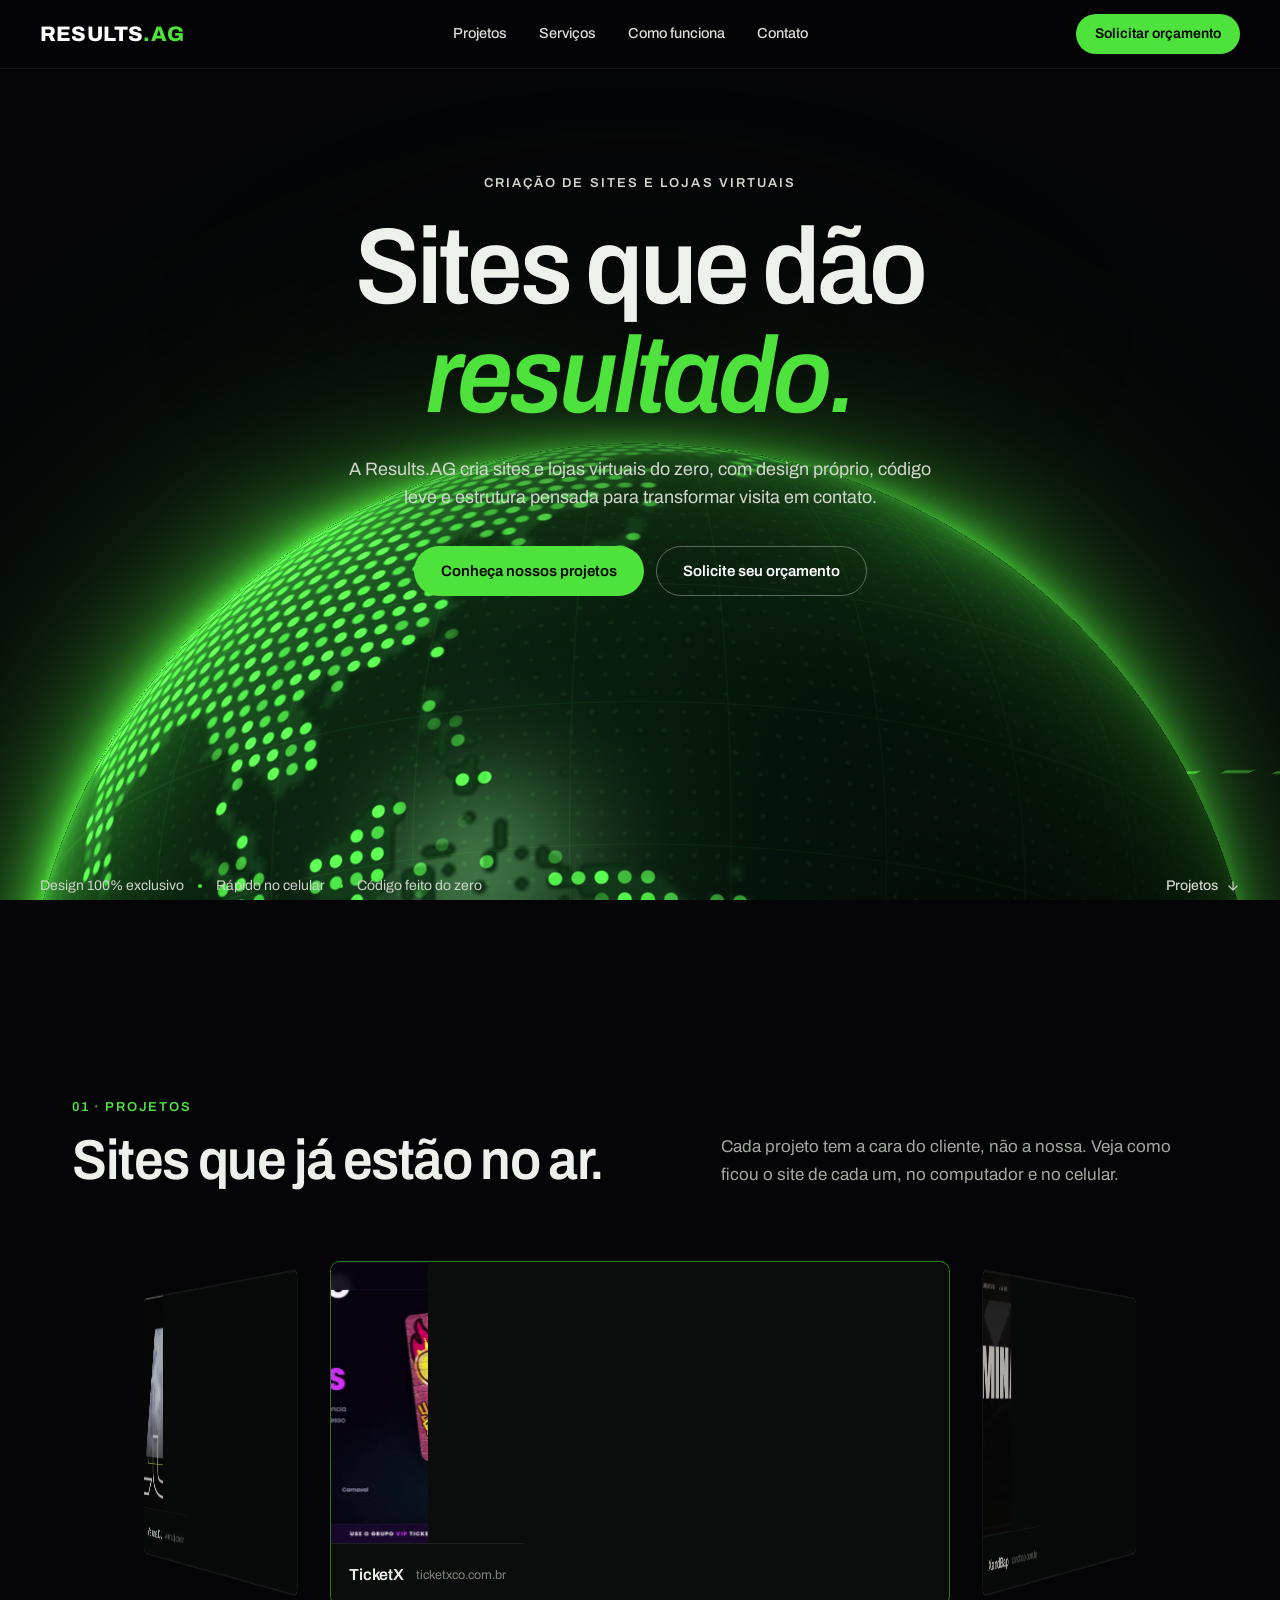
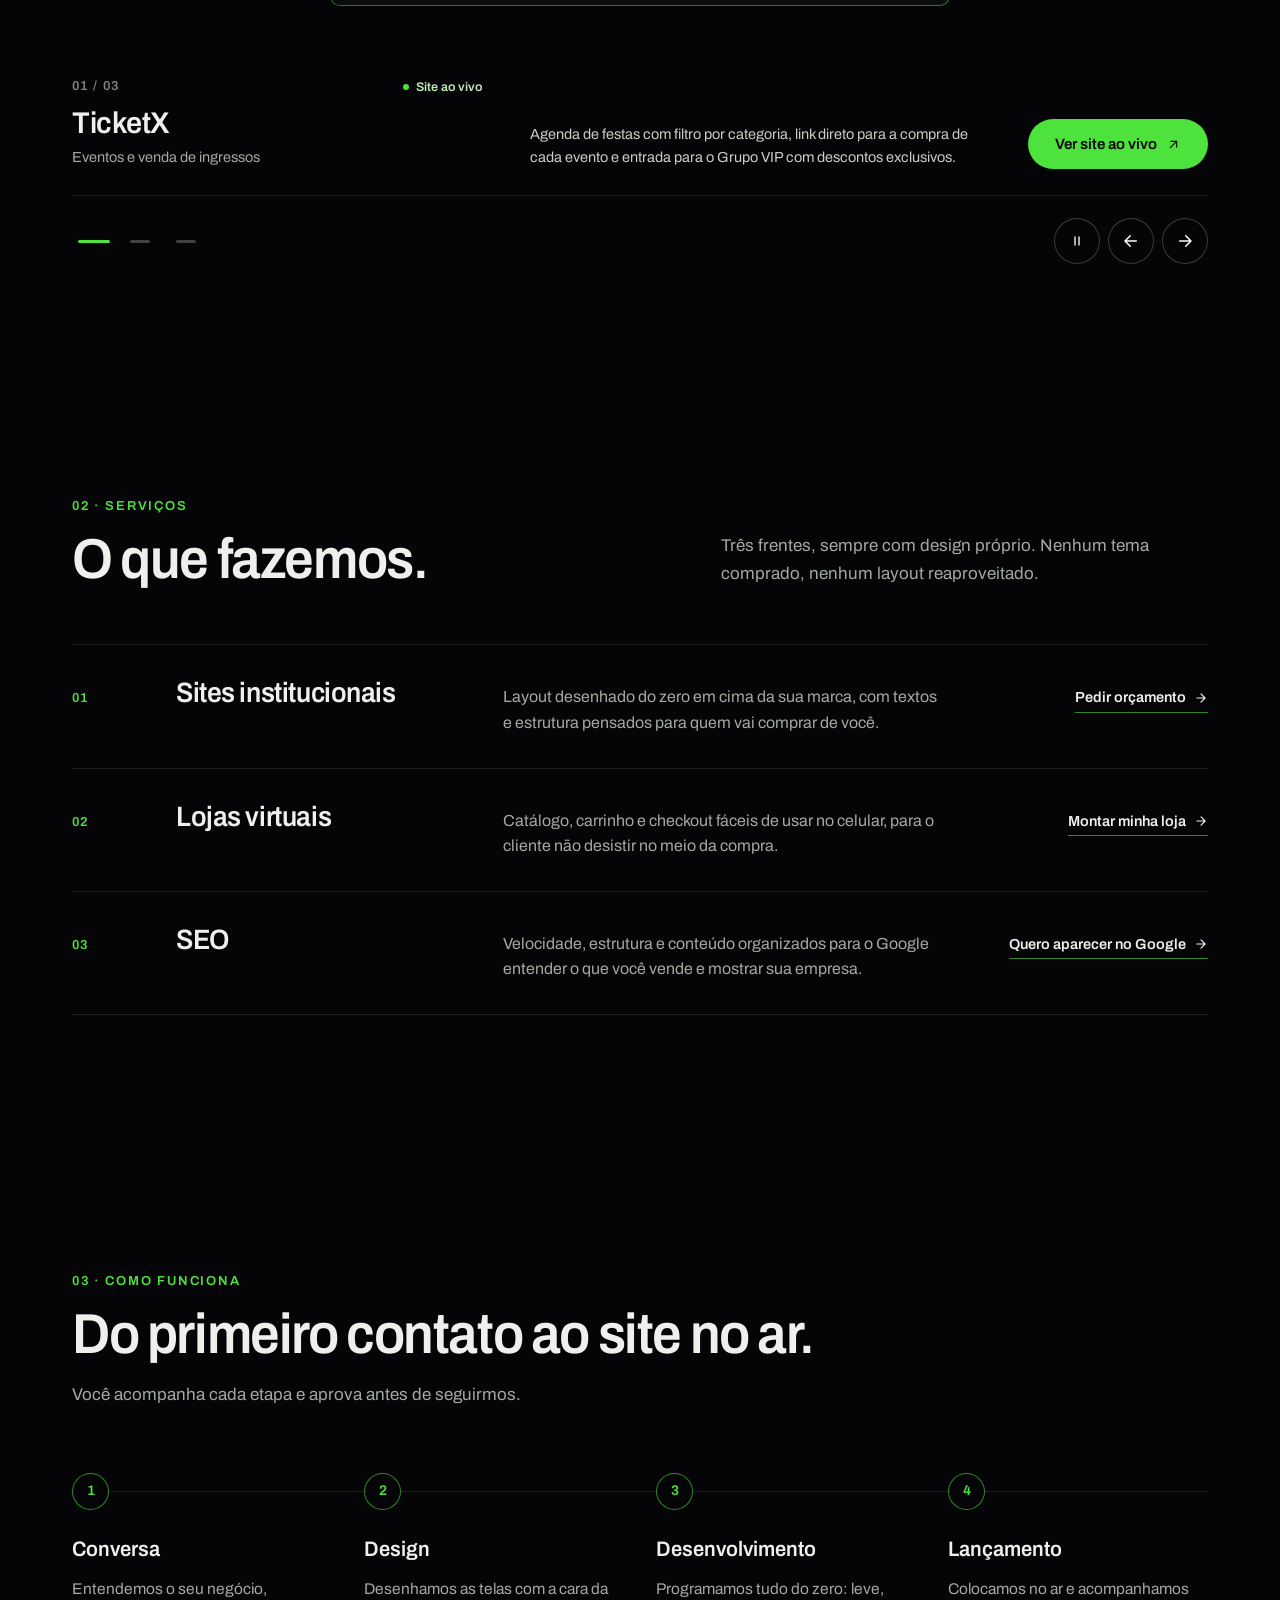
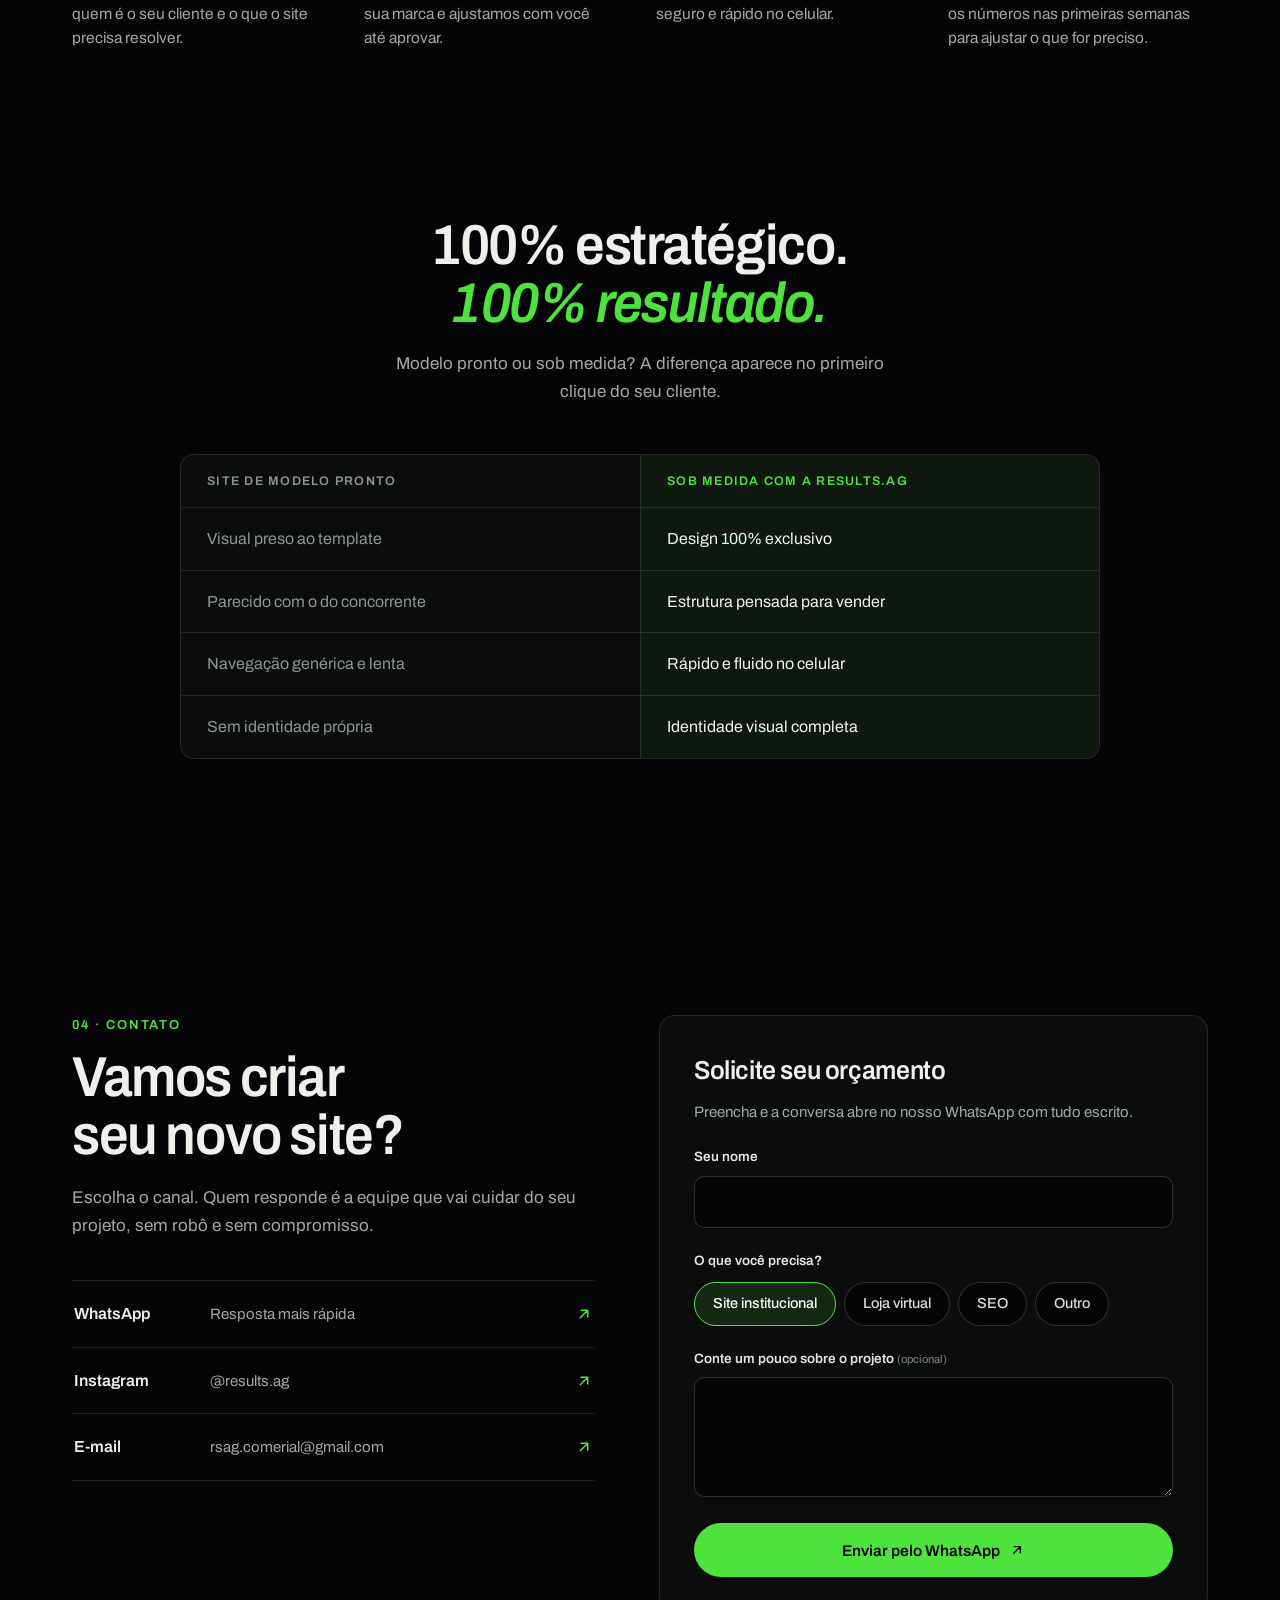
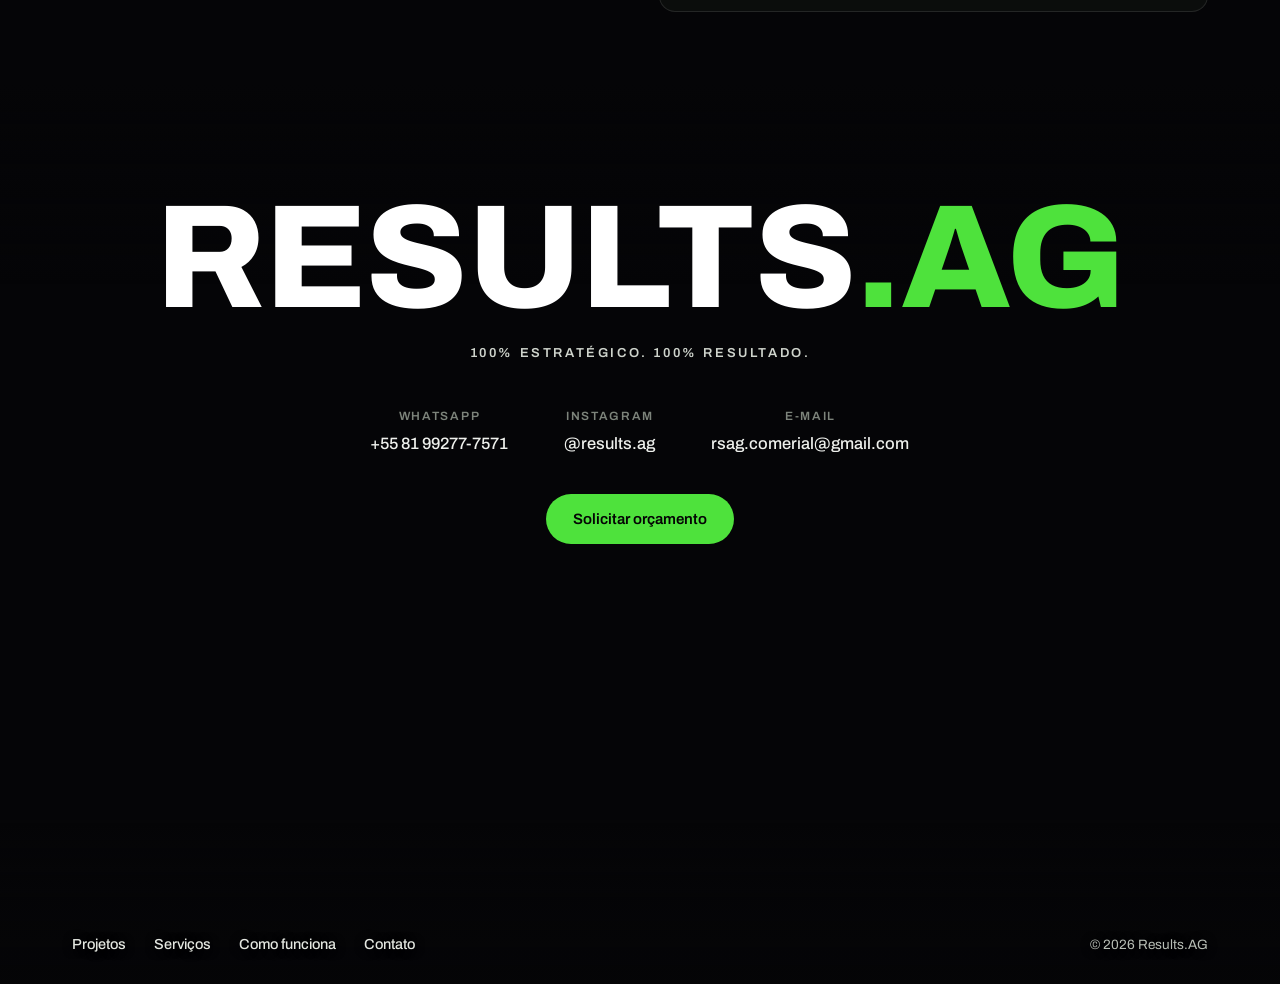
==== commit 24d52cce: "corrigido" ====
--- a/index.html
+++ b/index.html
@@ -1,26 +1,34 @@
 <!doctype html>
 <html lang="pt-BR">
 <head>
-<<<<<<< HEAD
 <meta charset="utf-8">
 <meta name="viewport" content="width=device-width, initial-scale=1, viewport-fit=cover">
 <title>Results.AG · Criação de sites e lojas virtuais sob medida</title>
 <meta name="description" content="A Results.AG cria sites e lojas virtuais do zero, com design próprio, código leve e estrutura pensada para transformar visita em contato.">
 <meta name="theme-color" content="#050507">
 <meta name="color-scheme" content="dark">
+<meta name="robots" content="index, follow">
+<!-- Quando o domínio estiver definido, descomente e troque SEU-DOMINIO (e use URL absoluta no og:image):
+<link rel="canonical" href="https://SEU-DOMINIO/">
+<meta property="og:url" content="https://SEU-DOMINIO/">
+-->
 <meta property="og:type" content="website">
 <meta property="og:locale" content="pt_BR">
 <meta property="og:site_name" content="Results.AG">
 <meta property="og:title" content="Results.AG · Criação de sites e lojas virtuais sob medida">
+<meta property="og:description" content="Sites e lojas virtuais feitos do zero para a sua marca, rápidos no celular e pensados para trazer cliente.">
+<meta property="og:image" content="assets/brand-globe.jpg">
+<meta property="og:image:alt" content="Results.AG · Sites que dão resultado">
+<meta name="twitter:card" content="summary_large_image">
 <link rel="icon" href="assets/favicon.png" type="image/png">
 <link rel="apple-touch-icon" href="assets/apple-touch-icon.png">
-<meta property="og:image" content="assets/brand-globe.jpg">
 <link rel="preconnect" href="https://fonts.googleapis.com">
 <link rel="preconnect" href="https://fonts.gstatic.com" crossorigin>
 <link rel="stylesheet" href="https://fonts.googleapis.com/css2?family=Archivo:ital,wdth,wght@0,62..125,300..800;1,62..125,400..700&amp;display=swap">
 <link rel="stylesheet" href="assets/site.css">
 <link rel="stylesheet" href="assets/static.css">
 <script>(function(d){d.classList.add('js');try{if(!matchMedia('(prefers-reduced-motion: reduce)').matches&&!sessionStorage.getItem('rsIntro'))d.classList.add('rg-intro-on');}catch(e){}})(document.documentElement);</script>
+<script type="application/ld+json">{"@context":"https://schema.org","@type":"ProfessionalService","name":"Results.AG","description":"Criação de sites e lojas virtuais sob medida, com design próprio, código leve e SEO.","image":"assets/brand-globe.jpg","telephone":"+55-81-99277-7571","email":"rsag.comerial@gmail.com","areaServed":"BR","sameAs":["https://instagram.com/results.ag"]}</script>
 </head>
 <body>
 <div class="rg" id="rg">
@@ -117,7 +125,7 @@
 </div>
 </div>
 
-<div class="cc-panel" style="--i: 3; --o: 2">
+<div class="cc-panel" aria-hidden="true" style="--i: 3; --o: 2">
 <div class="cc-rise">
 <button class="cc-card" data-k="3" type="button" tabindex="-1" aria-label="Trazer TicketX para a frente">
 <span class="cc-img"><span class="cc-fb">ticketxco.com.br</span><img src="assets/ticketx-poster.jpg" alt="Página inicial do site da TicketX no computador, com a agenda de festas disponíveis" width="1280" height="584" loading="lazy" decoding="async" draggable="false"></span>
@@ -127,7 +135,7 @@
 </div>
 </div>
 
-<div class="cc-panel" style="--i: 4; --o: 4">
+<div class="cc-panel" aria-hidden="true" style="--i: 4; --o: 4">
 <div class="cc-rise">
 <button class="cc-card" data-k="4" type="button" tabindex="-1" aria-label="Trazer XandBap para a frente">
 <span class="cc-img"><span class="cc-fb">xandbap.com.br</span><img src="assets/xandbap-poster.jpg" alt="Página inicial do site do DJ XandBap no computador, com a chamada O funk que domina a pista" width="1280" height="584" loading="lazy" decoding="async" draggable="false"></span>
@@ -137,7 +145,7 @@
 </div>
 </div>
 
-<div class="cc-panel" style="--i: 5; --o: 3">
+<div class="cc-panel" aria-hidden="true" style="--i: 5; --o: 3">
 <div class="cc-rise">
 <button class="cc-card" data-k="5" type="button" tabindex="-1" aria-label="Trazer Veluna DJ para a frente">
 <span class="cc-img"><span class="cc-fb">velunadj.com.br</span><img src="assets/veluna-poster.jpg" alt="Página inicial do site do DJ Veluna no computador, com a chamada Uma nova energia para o seu evento" width="1280" height="584" loading="lazy" decoding="async" draggable="false"></span>
@@ -319,566 +327,5 @@
 <script src="assets/js/globe.js" defer></script>
 <script src="assets/js/intro.js" defer></script>
 <script src="assets/js/site.js" defer></script>
-=======
-<meta charset="UTF-8" />
-<meta name="viewport" content="width=device-width, initial-scale=1.0" />
-<title>RESULTS.AG — Agência digital de elite e sites de alta performance</title>
-<meta name="description" content="Criação de sites de elite, e-commerce de alta performance e SEO estratégico. Engenharia de performance e design autoral para marcas que não aceitam o comum." />
-<meta property="og:title" content="RESULTS.AG — Agência digital de elite" />
-<meta property="og:description" content="Transformamos presença digital em ativos de alto rendimento." />
-<meta property="og:type" content="website" />
-<meta name="twitter:card" content="summary_large_image" />
-<link rel="icon" href="assets/favicon.png" type="image/png" />
-<link rel="stylesheet" href="styles.css" />
-</head>
-<body>
-
-<!-- ambient living background: transição contínua verde/preto -->
-<div class="ambient-bg" aria-hidden="true">
-  <div class="ambient-blob green"></div>
-  <div class="ambient-blob dark"></div>
-</div>
-
-<!-- ============ NAV ============ -->
-<header class="site-header">
-  <div class="container-wide nav-row">
-    <a href="#top" class="brand">
-      <img src="assets/favicon.png" alt="Results.AG" class="logo-mark" />
-      <span class="wordmark">RESULTS<span>.AG</span></span>
-    </a>
-
-    <nav class="nav-links">
-      <a href="#servicos">Serviços</a>
-      <a href="#metodo">Método</a>
-      <a href="#contato">Contato</a>
-    </nav>
-
-    <div class="nav-actions">
-      <a href="#contato" class="btn-cta nav-cta">Solicitar Orçamento</a>
-      <button type="button" class="nav-toggle" id="navToggle" aria-label="Abrir menu">
-        <svg id="iconMenu" width="16" height="16" viewBox="0 0 24 24" fill="none" stroke="currentColor" stroke-width="2" stroke-linecap="round" stroke-linejoin="round"><line x1="4" y1="12" x2="20" y2="12"/><line x1="4" y1="6" x2="20" y2="6"/><line x1="4" y1="18" x2="20" y2="18"/></svg>
-        <svg id="iconClose" width="16" height="16" viewBox="0 0 24 24" fill="none" stroke="currentColor" stroke-width="2" stroke-linecap="round" stroke-linejoin="round" style="display:none"><line x1="18" y1="6" x2="6" y2="18"/><line x1="6" y1="6" x2="18" y2="18"/></svg>
-      </button>
-    </div>
-  </div>
-
-  <nav class="nav-mobile" id="navMobile">
-    <a href="#servicos">Serviços</a>
-    <a href="#metodo">Método</a>
-    <a href="#contato">Contato</a>
-    <a href="#contato" class="btn-outline-green">Solicitar Orçamento</a>
-  </nav>
-</header>
-
-<main>
-
-  <!-- ============ HERO ============ -->
-  <section id="top" class="hero">
-    <div class="hero-inner reveal">
-      <p class="text-eyebrow">Agência digital de elite</p>
-      <h1>Vamos criar seu <span class="accent">novo site</span>?</h1>
-      <p class="hero-sub">Deixe a sua presença online nas mãos de especialistas.</p>
-      <div class="hero-ctas">
-        <a href="#contato" class="btn-cta">
-          Criar meu Site
-          <svg width="16" height="16" viewBox="0 0 24 24" fill="none" stroke="currentColor" stroke-width="2" stroke-linecap="round" stroke-linejoin="round"><polyline points="9 18 15 12 9 6"/></svg>
-        </a>
-        <a href="#metodo" class="btn-ghost">Ver como trabalhamos</a>
-      </div>
-
-      <!-- ===== "Site dentro do site": demonstração viva de um projeto real da Results.AG ===== -->
-      <div class="hero-browser">
-        <div class="browser-bar">
-          <span class="browser-dot"></span>
-          <span class="browser-dot"></span>
-          <span class="browser-dot"></span>
-          <span class="browser-url">app.orbitmetrics.io</span>
-        </div>
-
-        <div class="demo-app" aria-label="Demonstração interativa: painel Orbit, projeto criado pela Results.AG">
-          <div class="demo-app-header">
-            <div class="demo-brand">
-              <span class="demo-dot-mark"></span>
-              <span>Orbit</span>
-            </div>
-            <nav class="demo-nav">
-              <a href="#" class="is-active" tabindex="-1">Visão geral</a>
-              <a href="#" tabindex="-1">Campanhas</a>
-              <a href="#" tabindex="-1">Relatórios</a>
-            </nav>
-            <div class="demo-avatar" aria-hidden="true">M</div>
-          </div>
-
-          <div class="demo-app-body">
-            <div class="demo-toprow">
-              <div>
-                <p class="demo-greeting">Boa tarde, Marina</p>
-                <p class="demo-subgreeting">Aqui está o desempenho da sua operação hoje</p>
-              </div>
-              <span class="demo-live"><i></i> ao vivo</span>
-            </div>
-
-            <div class="demo-stats">
-              <div class="demo-stat-card reveal">
-                <p class="demo-stat-label">Receita mensal</p>
-                <p class="demo-stat-value" data-count-to="128400" data-format="brl">R$ 0</p>
-                <p class="demo-stat-delta up">+18,4%</p>
-                <svg class="demo-spark" viewBox="0 0 100 32" preserveAspectRatio="none"><polyline points="0,26 15,22 30,24 45,14 60,18 75,8 90,10 100,4"/></svg>
-              </div>
-              <div class="demo-stat-card reveal">
-                <p class="demo-stat-label">Taxa de conversão</p>
-                <p class="demo-stat-value" data-count-to="4.8" data-format="pct">0%</p>
-                <p class="demo-stat-delta up">+0,6 p.p.</p>
-                <svg class="demo-spark" viewBox="0 0 100 32" preserveAspectRatio="none"><polyline points="0,20 15,24 30,16 45,18 60,10 75,14 90,6 100,8"/></svg>
-              </div>
-              <div class="demo-stat-card reveal">
-                <p class="demo-stat-label">Novos leads</p>
-                <p class="demo-stat-value" data-count-to="312" data-format="int">0</p>
-                <p class="demo-stat-delta up">+24%</p>
-                <svg class="demo-spark" viewBox="0 0 100 32" preserveAspectRatio="none"><polyline points="0,24 15,20 30,22 45,12 60,16 75,6 90,12 100,2"/></svg>
-              </div>
-            </div>
-
-            <div class="demo-chart-card reveal">
-              <div class="demo-chart-head">
-                <p>Sessões por dia · últimos 7 dias</p>
-                <button type="button" class="demo-export" tabindex="-1">Exportar relatório</button>
-              </div>
-              <div class="demo-bars" aria-hidden="true">
-                <span style="--h:38%"></span>
-                <span style="--h:52%"></span>
-                <span style="--h:46%"></span>
-                <span style="--h:68%"></span>
-                <span style="--h:61%"></span>
-                <span style="--h:80%"></span>
-                <span style="--h:94%"></span>
-              </div>
-              <div class="demo-bars-labels">
-                <span>Seg</span><span>Ter</span><span>Qua</span><span>Qui</span><span>Sex</span><span>Sáb</span><span>Dom</span>
-              </div>
-            </div>
-          </div>
-        </div>
-      </div>
-    </div>
-  </section>
-
-  <!-- Seção de provas/estatísticas removida a pedido do cliente -->
-
-  <!-- ============ EXCLUSIVO ============ -->
-  <section class="section-pad border-t hairline">
-    <div class="container feature-grid">
-      <div class="reveal">
-        <p class="text-eyebrow">100% autoral</p>
-        <h2>Tenha um site <span class="accent">100% exclusivo</span></h2>
-        <p class="lede">Todo o processo de criação é feito do zero, sob medida para a sua marca. Não trabalhamos com modelos prontos nem temas reaproveitados.</p>
-        <ul class="check-list">
-          <li>
-            <svg width="16" height="16" viewBox="0 0 24 24" fill="none" stroke="currentColor" stroke-width="2" stroke-linecap="round" stroke-linejoin="round"><polyline points="20 6 9 17 4 12"/></svg>
-            Layout exclusivo, feito sob medida
-          </li>
-          <li>
-            <svg width="16" height="16" viewBox="0 0 24 24" fill="none" stroke="currentColor" stroke-width="2" stroke-linecap="round" stroke-linejoin="round"><polyline points="20 6 9 17 4 12"/></svg>
-            Identidade visual e branding alinhados
-          </li>
-          <li>
-            <svg width="16" height="16" viewBox="0 0 24 24" fill="none" stroke="currentColor" stroke-width="2" stroke-linecap="round" stroke-linejoin="round"><polyline points="20 6 9 17 4 12"/></svg>
-            Código proprietário e otimizado
-          </li>
-        </ul>
-        <a href="#contato" class="btn-outline-green" style="margin-top:2.5rem;">Solicitar Orçamento</a>
-      </div>
-
-      <div class="reveal">
-        <div class="feature-card">
-          <div class="code-preview-panel" aria-hidden="true">
-            <div class="code-preview-code">
-              <p><span class="tk-tag">&lt;section</span> <span class="tk-attr">class</span>=<span class="tk-str">"hero"</span><span class="tk-tag">&gt;</span></p>
-              <p>&nbsp;&nbsp;<span class="tk-tag">&lt;h1&gt;</span><span class="tk-plain">Sua marca, no topo</span><span class="tk-tag">&lt;/h1&gt;</span></p>
-              <p>&nbsp;&nbsp;<span class="tk-key">.hero</span> { <span class="tk-prop">background</span>: <span class="tk-val">--verde</span>; }</p>
-              <p>&nbsp;&nbsp;<span class="tk-fn">function</span> <span class="tk-plain">converter</span>() {</p>
-              <p>&nbsp;&nbsp;&nbsp;&nbsp;<span class="tk-key">return</span> <span class="tk-val">resultado</span>;</p>
-              <p>&nbsp;&nbsp;}</p>
-              <p><span class="tk-tag">&lt;/section&gt;</span></p>
-            </div>
-            <div class="code-preview-arrow">
-              <svg width="20" height="20" viewBox="0 0 24 24" fill="none" stroke="currentColor" stroke-width="2" stroke-linecap="round" stroke-linejoin="round"><line x1="5" y1="12" x2="19" y2="12"/><polyline points="12 5 19 12 12 19"/></svg>
-            </div>
-            <div class="code-preview-render">
-              <span class="cp-eyebrow">sua marca</span>
-              <span class="cp-title">Sua marca,<br/>no topo.</span>
-              <span class="cp-btn">Começar</span>
-            </div>
-          </div>
-        </div>
-      </div>
-    </div>
-  </section>
-
-  <!-- ============ FAIXA DE POSICIONAMENTO ============ -->
-  <section class="statement-band">
-    <div class="statement-track-wrap">
-      <div class="statement-track">
-        <span>100% estratégico.<em>100% resultado.</em></span>
-        <span class="statement-sep" aria-hidden="true">✦</span>
-        <span>100% estratégico.<em>100% resultado.</em></span>
-        <span class="statement-sep" aria-hidden="true">✦</span>
-        <span>100% estratégico.<em>100% resultado.</em></span>
-        <span class="statement-sep" aria-hidden="true">✦</span>
-        <span>100% estratégico.<em>100% resultado.</em></span>
-        <span class="statement-sep" aria-hidden="true">✦</span>
-      </div>
-    </div>
-  </section>
-  <!-- Carrossel antigo removido a pedido do cliente -->
-
-  <!-- ============ SERVIÇOS ============ -->
-  <section id="servicos" class="section-pad border-y hairline">
-    <div class="container" style="position:relative;">
-      <div class="section-head reveal">
-        <p class="text-eyebrow">Serviços</p>
-        <h2>Serviços de elite<span class="accent">.</span></h2>
-      </div>
-
-      <div class="servicos-grid">
-        <article class="card card-elite reveal">
-          <span class="icon-badge">
-            <svg width="20" height="20" viewBox="0 0 24 24" fill="none" stroke="currentColor" stroke-width="2" stroke-linecap="round" stroke-linejoin="round"><rect x="3" y="3" width="18" height="18" rx="2"/><line x1="3" y1="9" x2="21" y2="9"/><line x1="9" y1="21" x2="9" y2="9"/></svg>
-          </span>
-          <h3>Criação de Sites de Elite</h3>
-          <p>Esqueça templates genéricos. Criamos experiências sob medida que elevam o valor da sua marca.</p>
-          <a href="#contato" class="card-link">
-            Criar meu site
-            <svg width="16" height="16" viewBox="0 0 24 24" fill="none" stroke="currentColor" stroke-width="2" stroke-linecap="round" stroke-linejoin="round"><polyline points="9 18 15 12 9 6"/></svg>
-          </a>
-        </article>
-
-        <article class="card card-elite reveal">
-          <span class="icon-badge">
-            <svg width="20" height="20" viewBox="0 0 24 24" fill="none" stroke="currentColor" stroke-width="2" stroke-linecap="round" stroke-linejoin="round"><circle cx="9" cy="21" r="1"/><circle cx="20" cy="21" r="1"/><path d="M1 1h4l2.68 13.39a2 2 0 0 0 2 1.61h9.72a2 2 0 0 0 2-1.61L23 6H6"/></svg>
-          </span>
-          <h3>E-commerce de Alta Performance</h3>
-          <p>Desenvolvidos para vender. Focamos em UX avançada e redução drástica no abandono de carrinho.</p>
-          <a href="#contato" class="card-link">
-            Criar minha loja
-            <svg width="16" height="16" viewBox="0 0 24 24" fill="none" stroke="currentColor" stroke-width="2" stroke-linecap="round" stroke-linejoin="round"><polyline points="9 18 15 12 9 6"/></svg>
-          </a>
-        </article>
-
-        <article class="card card-elite reveal">
-          <span class="icon-badge">
-            <svg width="20" height="20" viewBox="0 0 24 24" fill="none" stroke="currentColor" stroke-width="2" stroke-linecap="round" stroke-linejoin="round"><circle cx="11" cy="11" r="8"/><line x1="21" y1="21" x2="16.65" y2="16.65"/></svg>
-          </span>
-          <h3>SEO & Autoridade Digital</h3>
-          <p>Domine os algoritmos. Garantimos que sua empresa seja a referência para quem realmente quer comprar.</p>
-          <a href="#contato" class="card-link">
-            Solicitar orçamento
-            <svg width="16" height="16" viewBox="0 0 24 24" fill="none" stroke="currentColor" stroke-width="2" stroke-linecap="round" stroke-linejoin="round"><polyline points="9 18 15 12 9 6"/></svg>
-          </a>
-        </article>
-      </div>
-    </div>
-  </section>
-
-  <!-- ============ MÉTODO ============ -->
-  <section id="metodo" class="section-pad">
-    <div class="container">
-      <div class="section-head reveal">
-        <p class="text-eyebrow">O Método</p>
-        <h2>A Rota do Sucesso</h2>
-      </div>
-
-      <div class="metodo-box-wrap reveal">
-        <div class="metodo-box-glow" aria-hidden="true"></div>
-        <div class="metodo-box">
-          <ol class="metodo-route">
-            <li class="metodo-route-item">
-              <div class="metodo-route-marker">
-                <span class="metodo-n">01</span>
-              </div>
-              <div class="metodo-route-content">
-                <div class="metodo-route-icon">
-                  <svg width="20" height="20" viewBox="0 0 24 24" fill="none" stroke="currentColor" stroke-width="2" stroke-linecap="round" stroke-linejoin="round"><circle cx="12" cy="12" r="10"/><circle cx="12" cy="12" r="6"/><circle cx="12" cy="12" r="2"/></svg>
-                </div>
-                <h3>Imersão Estratégica</h3>
-                <p>Entendemos o seu modelo de lucro antes de desenhar qualquer pixel.</p>
-              </div>
-            </li>
-
-            <li class="metodo-route-item">
-              <div class="metodo-route-marker">
-                <span class="metodo-n">02</span>
-              </div>
-              <div class="metodo-route-content">
-                <div class="metodo-route-icon">
-                  <svg width="20" height="20" viewBox="0 0 24 24" fill="none" stroke="currentColor" stroke-width="2" stroke-linecap="round" stroke-linejoin="round"><path d="M12 3l1.9 5.8L20 11l-6.1 2.2L12 19l-1.9-5.8L4 11l6.1-2.2L12 3z"/></svg>
-                </div>
-                <h3>Design de Alta Costura</h3>
-                <p>Identidade visual exclusiva, criada sob medida para a sua marca.</p>
-              </div>
-            </li>
-
-            <li class="metodo-route-item">
-              <div class="metodo-route-marker">
-                <span class="metodo-n">03</span>
-              </div>
-              <div class="metodo-route-content">
-                <div class="metodo-route-icon">
-                  <svg width="20" height="20" viewBox="0 0 24 24" fill="none" stroke="currentColor" stroke-width="2" stroke-linecap="round" stroke-linejoin="round"><path d="M12 20V10"/><path d="M18 20V4"/><path d="M6 20v-4"/></svg>
-                </div>
-                <h3>Engenharia de Performance</h3>
-                <p>Velocidade e segurança extremas em cada linha de código.</p>
-              </div>
-            </li>
-
-            <li class="metodo-route-item">
-              <div class="metodo-route-marker">
-                <span class="metodo-n">04</span>
-              </div>
-              <div class="metodo-route-content">
-                <div class="metodo-route-icon">
-                  <svg width="20" height="20" viewBox="0 0 24 24" fill="none" stroke="currentColor" stroke-width="2" stroke-linecap="round" stroke-linejoin="round"><path d="M4.5 16.5c-1.5 1.26-2 5-2 5s3.74-.5 5-2c.71-.84.7-2.13-.09-2.91a2.18 2.18 0 0 0-2.91-.09z"/><path d="M12 15l-3-3a22 22 0 0 1 2-3.95A12.88 12.88 0 0 1 22 2c0 2.72-.78 7.5-6 11a22.35 22.35 0 0 1-4 2z"/></svg>
-                </div>
-                <h3>Lançamento e Escala</h3>
-                <p>Otimização contínua para transformar tráfego em receita.</p>
-              </div>
-            </li>
-          </ol>
-        </div>
-      </div>
-    </div>
-  </section>
-
-  <!-- ============ COMPARATIVO ============ -->
-  <section class="section-pad border-t hairline">
-    <div class="container">
-      <div class="section-head reveal">
-        <p class="text-eyebrow">Comparativo</p>
-        <h2>Conheça as <span class="accent">diferenças</span> entre sites</h2>
-      </div>
-
-      <div class="comparativo-grid">
-        <div class="compare-card reveal">
-          <p class="text-eyebrow">Site com modelo pré-definido</p>
-          <ul>
-            <li><svg width="16" height="16" viewBox="0 0 24 24" fill="none" stroke="currentColor" stroke-width="2" stroke-linecap="round" stroke-linejoin="round"><line x1="5" y1="12" x2="19" y2="12"/></svg>Visual limitado por template</li>
-            <li><svg width="16" height="16" viewBox="0 0 24 24" fill="none" stroke="currentColor" stroke-width="2" stroke-linecap="round" stroke-linejoin="round"><line x1="5" y1="12" x2="19" y2="12"/></svg>Investimento alto para captar clientes</li>
-            <li><svg width="16" height="16" viewBox="0 0 24 24" fill="none" stroke="currentColor" stroke-width="2" stroke-linecap="round" stroke-linejoin="round"><line x1="5" y1="12" x2="19" y2="12"/></svg>Experiência de navegação genérica</li>
-            <li><svg width="16" height="16" viewBox="0 0 24 24" fill="none" stroke="currentColor" stroke-width="2" stroke-linecap="round" stroke-linejoin="round"><line x1="5" y1="12" x2="19" y2="12"/></svg>Nenhuma identidade visual própria</li>
-          </ul>
-        </div>
-        <div class="compare-card good card-elite reveal">
-          <p class="text-eyebrow accent">Site sob medida Results.AG</p>
-          <ul>
-            <li><svg width="16" height="16" viewBox="0 0 24 24" fill="none" stroke="currentColor" stroke-width="2" stroke-linecap="round" stroke-linejoin="round"><polyline points="20 6 9 17 4 12"/></svg>Design autoral 100% exclusivo</li>
-            <li><svg width="16" height="16" viewBox="0 0 24 24" fill="none" stroke="currentColor" stroke-width="2" stroke-linecap="round" stroke-linejoin="round"><polyline points="20 6 9 17 4 12"/></svg>Estrutura pensada para converter</li>
-            <li><svg width="16" height="16" viewBox="0 0 24 24" fill="none" stroke="currentColor" stroke-width="2" stroke-linecap="round" stroke-linejoin="round"><polyline points="20 6 9 17 4 12"/></svg>Navegação fluida e performance extrema</li>
-            <li><svg width="16" height="16" viewBox="0 0 24 24" fill="none" stroke="currentColor" stroke-width="2" stroke-linecap="round" stroke-linejoin="round"><polyline points="20 6 9 17 4 12"/></svg>Identidade visual e branding completos</li>
-          </ul>
-        </div>
-      </div>
-    </div>
-  </section>
-
-  <!-- ============ DEPOIMENTOS ============ -->
-  <section class="section-pad border-t hairline">
-    <div class="container">
-      <div class="depoimentos-hint reveal">
-        <span>Arraste para navegar</span>
-        <button type="button" class="depoimentos-nav" id="depoimentosNavBtn" aria-label="Ver mais avaliações">
-          <svg width="16" height="16" viewBox="0 0 24 24" fill="none" stroke="currentColor" stroke-width="2" stroke-linecap="round" stroke-linejoin="round"><line x1="5" y1="12" x2="19" y2="12"/><polyline points="12 5 19 12 12 19"/></svg>
-        </button>
-      </div>
-
-      <div class="section-head reveal">
-        <p class="text-eyebrow">Avaliações</p>
-        <h2>Clientes que alcançaram resultados</h2>
-      </div>
-
-      <div class="depoimentos-track-wrap">
-        <div class="depoimentos-grid" id="depoimentosTrack">
-        <figure class="testimonial card-elite reveal">
-          <div class="stars">
-            <svg width="16" height="16" viewBox="0 0 24 24" fill="currentColor" stroke="currentColor" stroke-width="2"><polygon points="12 2 15.09 8.26 22 9.27 17 14.14 18.18 21.02 12 17.77 5.82 21.02 7 14.14 2 9.27 8.91 8.26 12 2"/></svg>
-            <svg width="16" height="16" viewBox="0 0 24 24" fill="currentColor" stroke="currentColor" stroke-width="2"><polygon points="12 2 15.09 8.26 22 9.27 17 14.14 18.18 21.02 12 17.77 5.82 21.02 7 14.14 2 9.27 8.91 8.26 12 2"/></svg>
-            <svg width="16" height="16" viewBox="0 0 24 24" fill="currentColor" stroke="currentColor" stroke-width="2"><polygon points="12 2 15.09 8.26 22 9.27 17 14.14 18.18 21.02 12 17.77 5.82 21.02 7 14.14 2 9.27 8.91 8.26 12 2"/></svg>
-            <svg width="16" height="16" viewBox="0 0 24 24" fill="currentColor" stroke="currentColor" stroke-width="2"><polygon points="12 2 15.09 8.26 22 9.27 17 14.14 18.18 21.02 12 17.77 5.82 21.02 7 14.14 2 9.27 8.91 8.26 12 2"/></svg>
-            <svg width="16" height="16" viewBox="0 0 24 24" fill="currentColor" stroke="currentColor" stroke-width="2"><polygon points="12 2 15.09 8.26 22 9.27 17 14.14 18.18 21.02 12 17.77 5.82 21.02 7 14.14 2 9.27 8.91 8.26 12 2"/></svg>
-          </div>
-          <blockquote>"A Results foi fundamental na criação do nosso site elegante e funcional. Alcançamos novos clientes e expandimos o negócio."</blockquote>
-          <figcaption>
-            <p class="name">Ana O.</p>
-            <p class="role">Cliente Results.AG</p>
-          </figcaption>
-        </figure>
-
-        <figure class="testimonial card-elite reveal">
-          <div class="stars">
-            <svg width="16" height="16" viewBox="0 0 24 24" fill="currentColor" stroke="currentColor" stroke-width="2"><polygon points="12 2 15.09 8.26 22 9.27 17 14.14 18.18 21.02 12 17.77 5.82 21.02 7 14.14 2 9.27 8.91 8.26 12 2"/></svg>
-            <svg width="16" height="16" viewBox="0 0 24 24" fill="currentColor" stroke="currentColor" stroke-width="2"><polygon points="12 2 15.09 8.26 22 9.27 17 14.14 18.18 21.02 12 17.77 5.82 21.02 7 14.14 2 9.27 8.91 8.26 12 2"/></svg>
-            <svg width="16" height="16" viewBox="0 0 24 24" fill="currentColor" stroke="currentColor" stroke-width="2"><polygon points="12 2 15.09 8.26 22 9.27 17 14.14 18.18 21.02 12 17.77 5.82 21.02 7 14.14 2 9.27 8.91 8.26 12 2"/></svg>
-            <svg width="16" height="16" viewBox="0 0 24 24" fill="currentColor" stroke="currentColor" stroke-width="2"><polygon points="12 2 15.09 8.26 22 9.27 17 14.14 18.18 21.02 12 17.77 5.82 21.02 7 14.14 2 9.27 8.91 8.26 12 2"/></svg>
-            <svg width="16" height="16" viewBox="0 0 24 24" fill="currentColor" stroke="currentColor" stroke-width="2"><polygon points="12 2 15.09 8.26 22 9.27 17 14.14 18.18 21.02 12 17.77 5.82 21.02 7 14.14 2 9.27 8.91 8.26 12 2"/></svg>
-          </div>
-          <blockquote>"Site rápido, sólido e com uma estética que finalmente representa o nosso posicionamento no mercado."</blockquote>
-          <figcaption>
-            <p class="name">Rafael M.</p>
-            <p class="role">Vertex Capital</p>
-          </figcaption>
-        </figure>
-
-        <figure class="testimonial card-elite reveal">
-          <div class="stars">
-            <svg width="16" height="16" viewBox="0 0 24 24" fill="currentColor" stroke="currentColor" stroke-width="2"><polygon points="12 2 15.09 8.26 22 9.27 17 14.14 18.18 21.02 12 17.77 5.82 21.02 7 14.14 2 9.27 8.91 8.26 12 2"/></svg>
-            <svg width="16" height="16" viewBox="0 0 24 24" fill="currentColor" stroke="currentColor" stroke-width="2"><polygon points="12 2 15.09 8.26 22 9.27 17 14.14 18.18 21.02 12 17.77 5.82 21.02 7 14.14 2 9.27 8.91 8.26 12 2"/></svg>
-            <svg width="16" height="16" viewBox="0 0 24 24" fill="currentColor" stroke="currentColor" stroke-width="2"><polygon points="12 2 15.09 8.26 22 9.27 17 14.14 18.18 21.02 12 17.77 5.82 21.02 7 14.14 2 9.27 8.91 8.26 12 2"/></svg>
-            <svg width="16" height="16" viewBox="0 0 24 24" fill="currentColor" stroke="currentColor" stroke-width="2"><polygon points="12 2 15.09 8.26 22 9.27 17 14.14 18.18 21.02 12 17.77 5.82 21.02 7 14.14 2 9.27 8.91 8.26 12 2"/></svg>
-            <svg width="16" height="16" viewBox="0 0 24 24" fill="currentColor" stroke="currentColor" stroke-width="2"><polygon points="12 2 15.09 8.26 22 9.27 17 14.14 18.18 21.02 12 17.77 5.82 21.02 7 14.14 2 9.27 8.91 8.26 12 2"/></svg>
-          </div>
-          <blockquote>"As vendas online cresceram de forma consistente desde o lançamento. Suporte impecável do início ao fim."</blockquote>
-          <figcaption>
-            <p class="name">Carla D.</p>
-            <p class="role">Casa Lumen</p>
-          </figcaption>
-        </figure>
-        </div>
-      </div>
-    </div>
-  </section>
-
-  <!-- ============ CONTATO ============ -->
-  <section id="contato" style="padding:6rem 0;">
-    <div class="container-wide contato-grid">
-      <div class="reveal">
-        <p class="text-eyebrow">Vamos conversar</p>
-        <h2>Transforme sua presença digital.</h2>
-        <p class="lede">Fale direto com a Results.AG pelo canal que preferir. Um especialista responde para entender o seu projeto e montar uma proposta sob medida.</p>
-        <ul class="check-list">
-          <li>
-            <svg width="16" height="16" viewBox="0 0 24 24" fill="none" stroke="currentColor" stroke-width="2" stroke-linecap="round" stroke-linejoin="round"><circle cx="12" cy="12" r="10"/><polyline points="16 12 12 16 8 12"/><line x1="12" y1="8" x2="12" y2="16"/></svg>
-            Atendimento direto com especialista
-          </li>
-          <li>
-            <svg width="16" height="16" viewBox="0 0 24 24" fill="none" stroke="currentColor" stroke-width="2" stroke-linecap="round" stroke-linejoin="round"><circle cx="12" cy="12" r="10"/><polyline points="16 12 12 16 8 12"/><line x1="12" y1="8" x2="12" y2="16"/></svg>
-            Proposta personalizada para o seu negócio
-          </li>
-          <li>
-            <svg width="16" height="16" viewBox="0 0 24 24" fill="none" stroke="currentColor" stroke-width="2" stroke-linecap="round" stroke-linejoin="round"><circle cx="12" cy="12" r="10"/><polyline points="16 12 12 16 8 12"/><line x1="12" y1="8" x2="12" y2="16"/></svg>
-            Sem compromisso e sem taxas escondidas
-          </li>
-        </ul>
-      </div>
-
-      <div class="reveal contato-channels-col">
-        <div class="contato-channels">
-          <a class="channel-card" href="https://wa.me/5581999999999?text=Ol%C3%A1!%20Quero%20criar%20meu%20site%20com%20a%20Results.AG" target="_blank" rel="noopener">
-            <span class="channel-icon">
-              <svg width="22" height="22" viewBox="0 0 24 24" fill="none" stroke="currentColor" stroke-width="2" stroke-linecap="round" stroke-linejoin="round"><path d="M21 11.5a8.38 8.38 0 0 1-.9 3.8 8.5 8.5 0 0 1-7.6 4.7 8.38 8.38 0 0 1-3.8-.9L3 21l1.9-5.7a8.38 8.38 0 0 1-.9-3.8 8.5 8.5 0 0 1 4.7-7.6 8.38 8.38 0 0 1 3.8-.9h.5a8.48 8.48 0 0 1 8 8v.5z"/></svg>
-            </span>
-            <span class="channel-name">WhatsApp</span>
-            <span class="channel-desc">Resposta rápida, direto com um especialista Results.AG.</span>
-            <span class="channel-cta">Falar com a Results
-              <svg width="16" height="16" viewBox="0 0 24 24" fill="none" stroke="currentColor" stroke-width="2" stroke-linecap="round" stroke-linejoin="round"><line x1="5" y1="12" x2="19" y2="12"/><polyline points="12 5 19 12 12 19"/></svg>
-            </span>
-          </a>
-
-          <a class="channel-card" href="https://instagram.com/results.ag" target="_blank" rel="noopener">
-            <span class="channel-icon">
-              <svg width="22" height="22" viewBox="0 0 24 24" fill="none" stroke="currentColor" stroke-width="2" stroke-linecap="round" stroke-linejoin="round"><rect x="2" y="2" width="20" height="20" rx="5"/><path d="M16 11.37A4 4 0 1 1 12.63 8 4 4 0 0 1 16 11.37z"/><line x1="17.5" y1="6.5" x2="17.51" y2="6.5"/></svg>
-            </span>
-            <span class="channel-name">Instagram</span>
-            <span class="channel-desc">Bastidores dos projetos e cases da Results.AG.</span>
-            <span class="channel-cta">Ver perfil oficial
-              <svg width="16" height="16" viewBox="0 0 24 24" fill="none" stroke="currentColor" stroke-width="2" stroke-linecap="round" stroke-linejoin="round"><line x1="5" y1="12" x2="19" y2="12"/><polyline points="12 5 19 12 12 19"/></svg>
-            </span>
-          </a>
-
-          <a class="channel-card" href="mailto:contato@results.ag">
-            <span class="channel-icon">
-              <svg width="22" height="22" viewBox="0 0 24 24" fill="none" stroke="currentColor" stroke-width="2" stroke-linecap="round" stroke-linejoin="round"><path d="M22 6l-10 7L2 6"/><rect x="2" y="4" width="20" height="16" rx="2"/></svg>
-            </span>
-            <span class="channel-name">E-mail</span>
-            <span class="channel-desc">contato@results.ag — para briefings e propostas.</span>
-            <span class="channel-cta">Enviar e-mail
-              <svg width="16" height="16" viewBox="0 0 24 24" fill="none" stroke="currentColor" stroke-width="2" stroke-linecap="round" stroke-linejoin="round"><line x1="5" y1="12" x2="19" y2="12"/><polyline points="12 5 19 12 12 19"/></svg>
-            </span>
-          </a>
-        </div>
-      </div>
-    </div>
-  </section>
-
-  <!-- ============ CTA FINAL ============ -->
-  <section class="cta-final">
-    <div class="cta-final-inner reveal">
-      <h2>Sua nova presença online começa aqui<span class="accent">.</span></h2>
-      <p>A elite está à sua espera. O futuro do seu negócio não pode ser básico.</p>
-      <a href="#contato" class="btn-cta">
-        Falar com um Especialista Agora
-        <svg width="16" height="16" viewBox="0 0 24 24" fill="none" stroke="currentColor" stroke-width="2" stroke-linecap="round" stroke-linejoin="round"><line x1="5" y1="12" x2="19" y2="12"/><polyline points="12 5 19 12 12 19"/></svg>
-      </a>
-    </div>
-  </section>
-
-</main>
-
-<!-- ============ FOOTER ============ -->
-<footer>
-  <div class="container-wide">
-    <div class="footer-grid">
-      <div class="footer-brand">
-        <div class="brand">
-          <img src="assets/favicon.png" alt="Results.AG" class="logo-mark" />
-          <span class="wordmark">RESULTS<span>.AG</span></span>
-        </div>
-        <p>Agência de criação de sites, lojas online e plataformas de alta performance.</p>
-        <div class="footer-social">
-          <a href="https://instagram.com/results.ag" target="_blank" rel="noopener" aria-label="Instagram">
-            <svg width="16" height="16" viewBox="0 0 24 24" fill="none" stroke="currentColor" stroke-width="2" stroke-linecap="round" stroke-linejoin="round"><rect x="2" y="2" width="20" height="20" rx="5"/><path d="M16 11.37A4 4 0 1 1 12.63 8 4 4 0 0 1 16 11.37z"/><line x1="17.5" y1="6.5" x2="17.51" y2="6.5"/></svg>
-          </a>
-          <a href="https://wa.me/5581999999999" target="_blank" rel="noopener" aria-label="WhatsApp">
-            <svg width="16" height="16" viewBox="0 0 24 24" fill="none" stroke="currentColor" stroke-width="2" stroke-linecap="round" stroke-linejoin="round"><path d="M21 11.5a8.38 8.38 0 0 1-.9 3.8 8.5 8.5 0 0 1-7.6 4.7 8.38 8.38 0 0 1-3.8-.9L3 21l1.9-5.7a8.38 8.38 0 0 1-.9-3.8 8.5 8.5 0 0 1 4.7-7.6 8.38 8.38 0 0 1 3.8-.9h.5a8.48 8.48 0 0 1 8 8v.5z"/></svg>
-          </a>
-          <a href="mailto:contato@results.ag" aria-label="E-mail">
-            <svg width="16" height="16" viewBox="0 0 24 24" fill="none" stroke="currentColor" stroke-width="2" stroke-linecap="round" stroke-linejoin="round"><path d="M22 6l-10 7L2 6"/><rect x="2" y="4" width="20" height="16" rx="2"/></svg>
-          </a>
-        </div>
-      </div>
-
-      <nav class="footer-col">
-        <p class="text-eyebrow">Soluções de Sites</p>
-        <ul>
-          <li><a href="#servicos">Criação de sites</a></li>
-          <li><a href="#servicos">E-commerce</a></li>
-          <li><a href="#servicos">SEO & performance</a></li>
-          <li><a href="#servicos">Manutenções</a></li>
-        </ul>
-      </nav>
-
-      <nav class="footer-col">
-        <p class="text-eyebrow">Contato</p>
-        <ul>
-          <li><a href="mailto:contato@results.ag">contato@results.ag</a></li>
-          <li><a href="#contato">Solicitar orçamento</a></li>
-          <li><a href="#metodo">Nosso método</a></li>
-        </ul>
-      </nav>
-
-      <nav class="footer-col">
-        <p class="text-eyebrow">Blog</p>
-        <ul>
-          <li><a href="#metodo">Método Results.AG</a></li>
-          <li><a href="#servicos">Comparativo de sites</a></li>
-          <li><a href="#contato">Avaliações</a></li>
-        </ul>
-      </nav>
-    </div>
-
-    <p class="footer-bottom" id="footerYear">© 2026 Results.AG — Todos os direitos reservados</p>
-  </div>
-</footer>
-
-<script src="script.js"></script>
->>>>>>> d4a2463cd19ccb325e9bd631bf2f1ba7b59fd944
 </body>
 </html>
